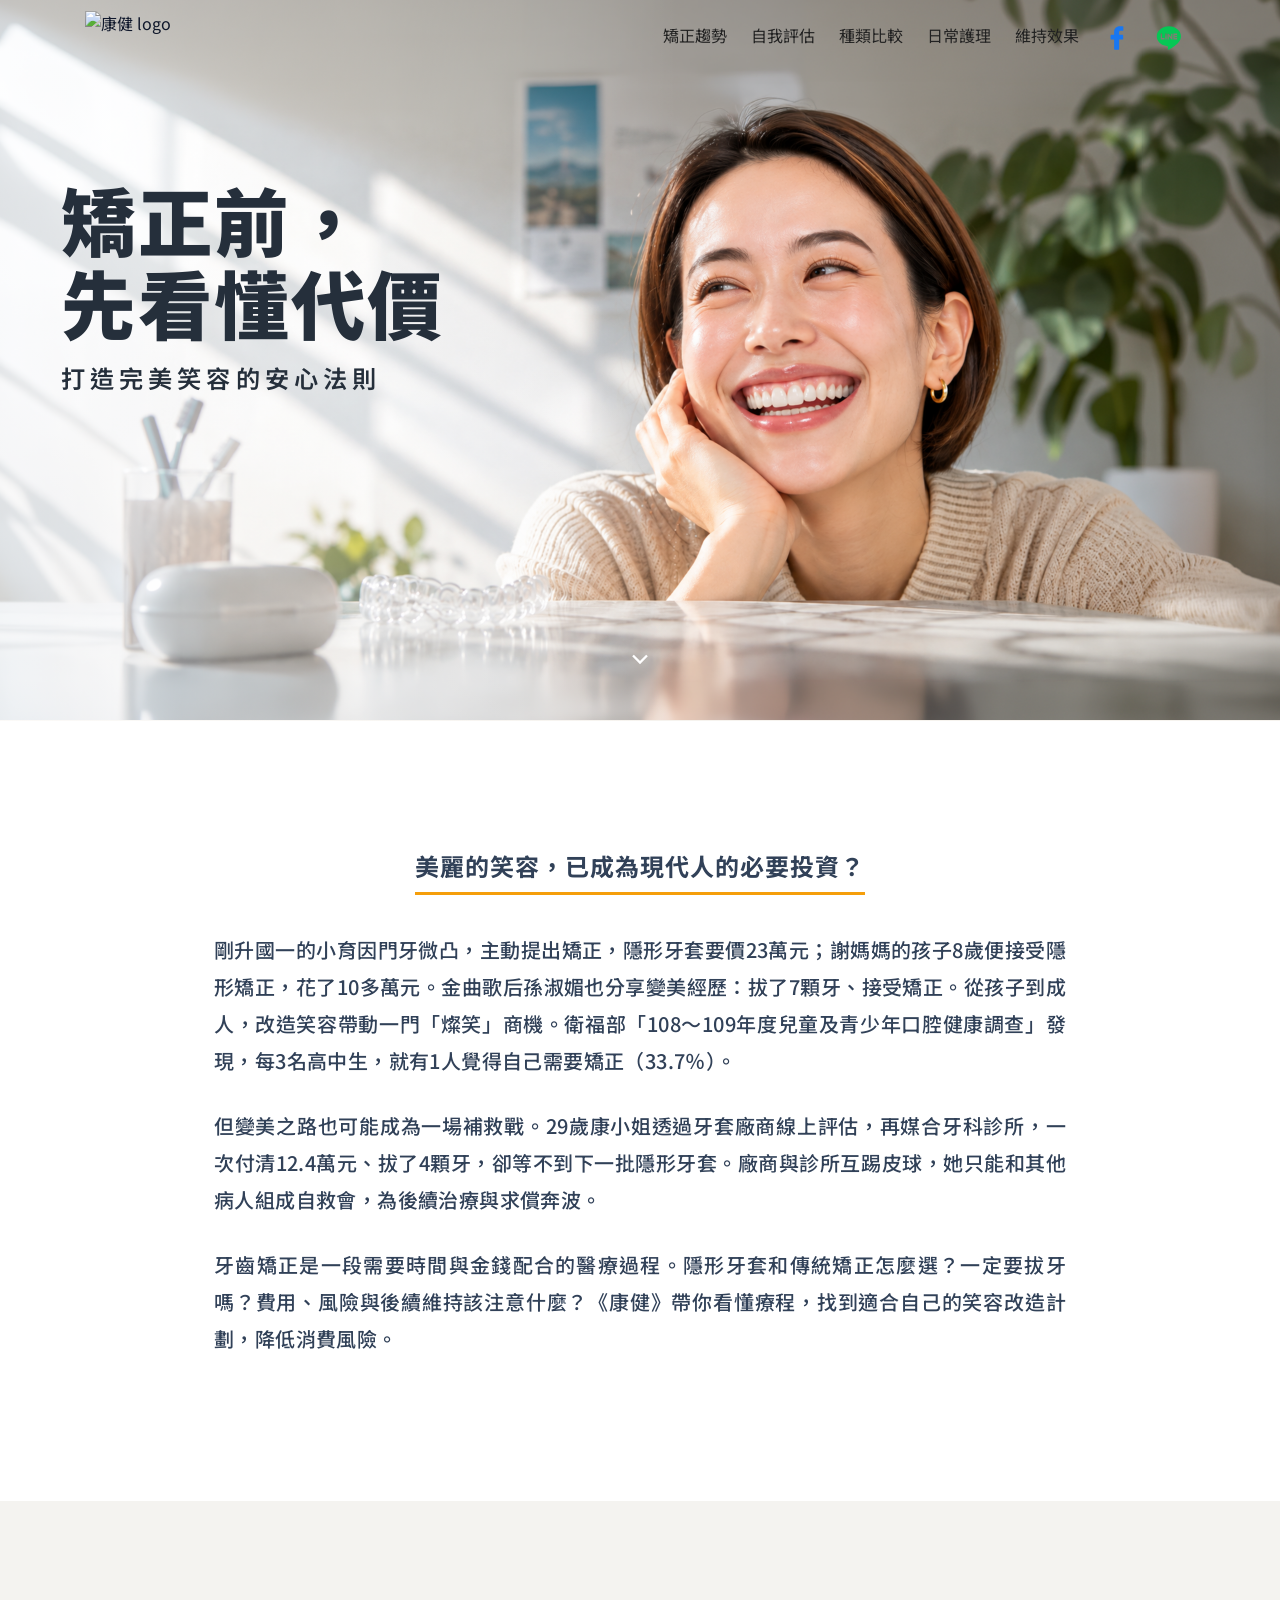
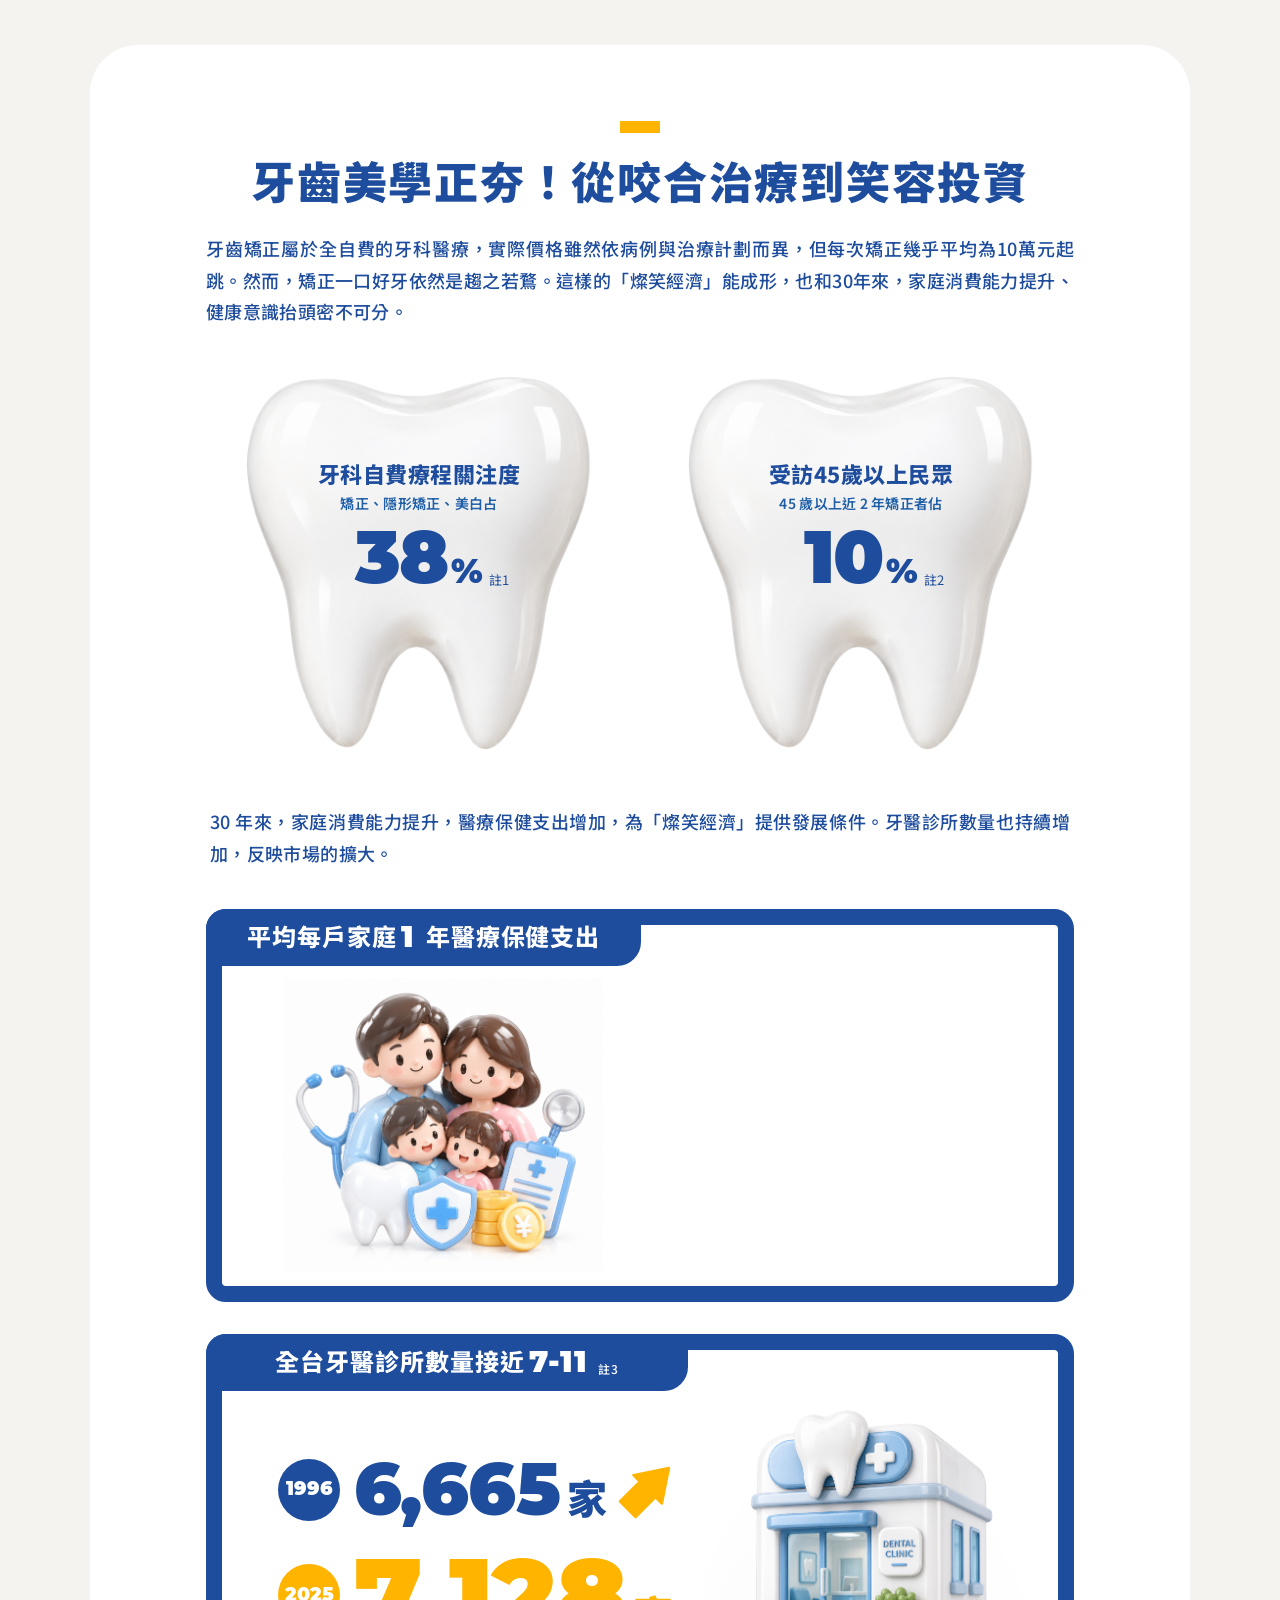
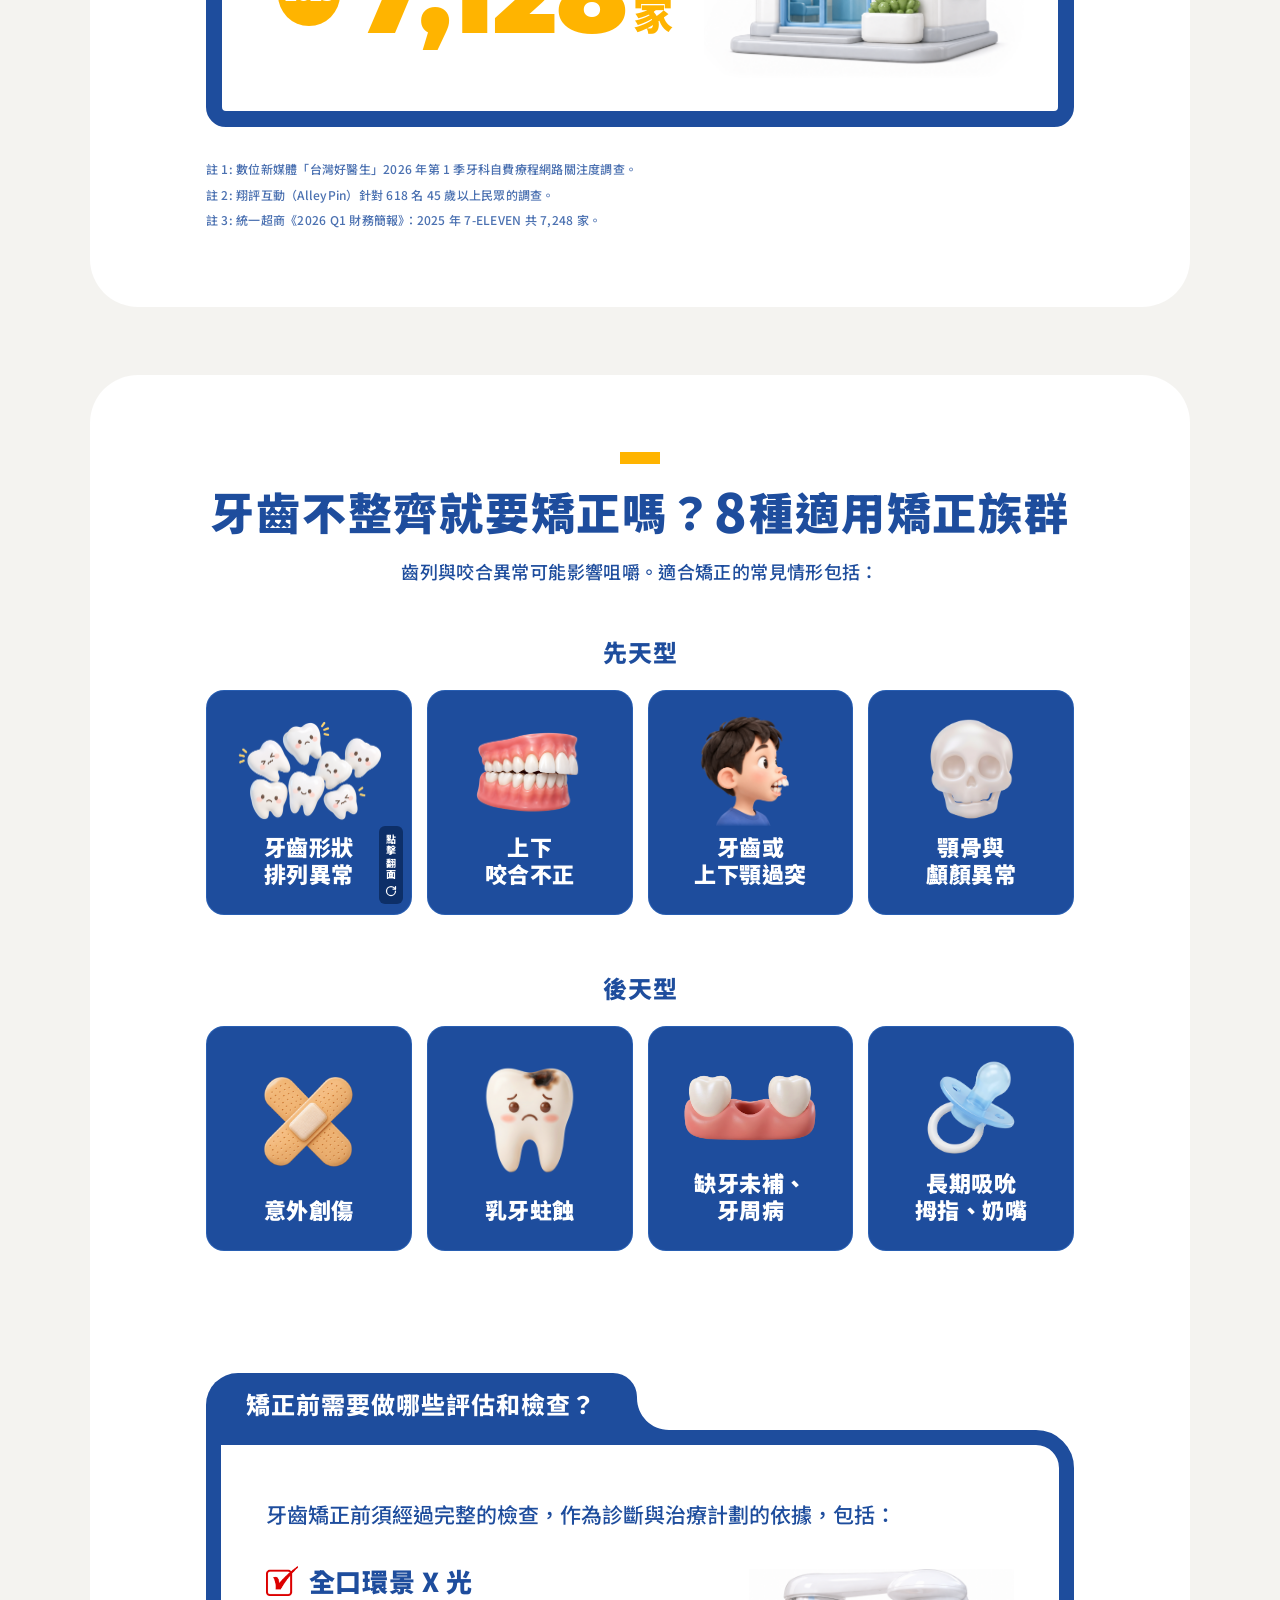
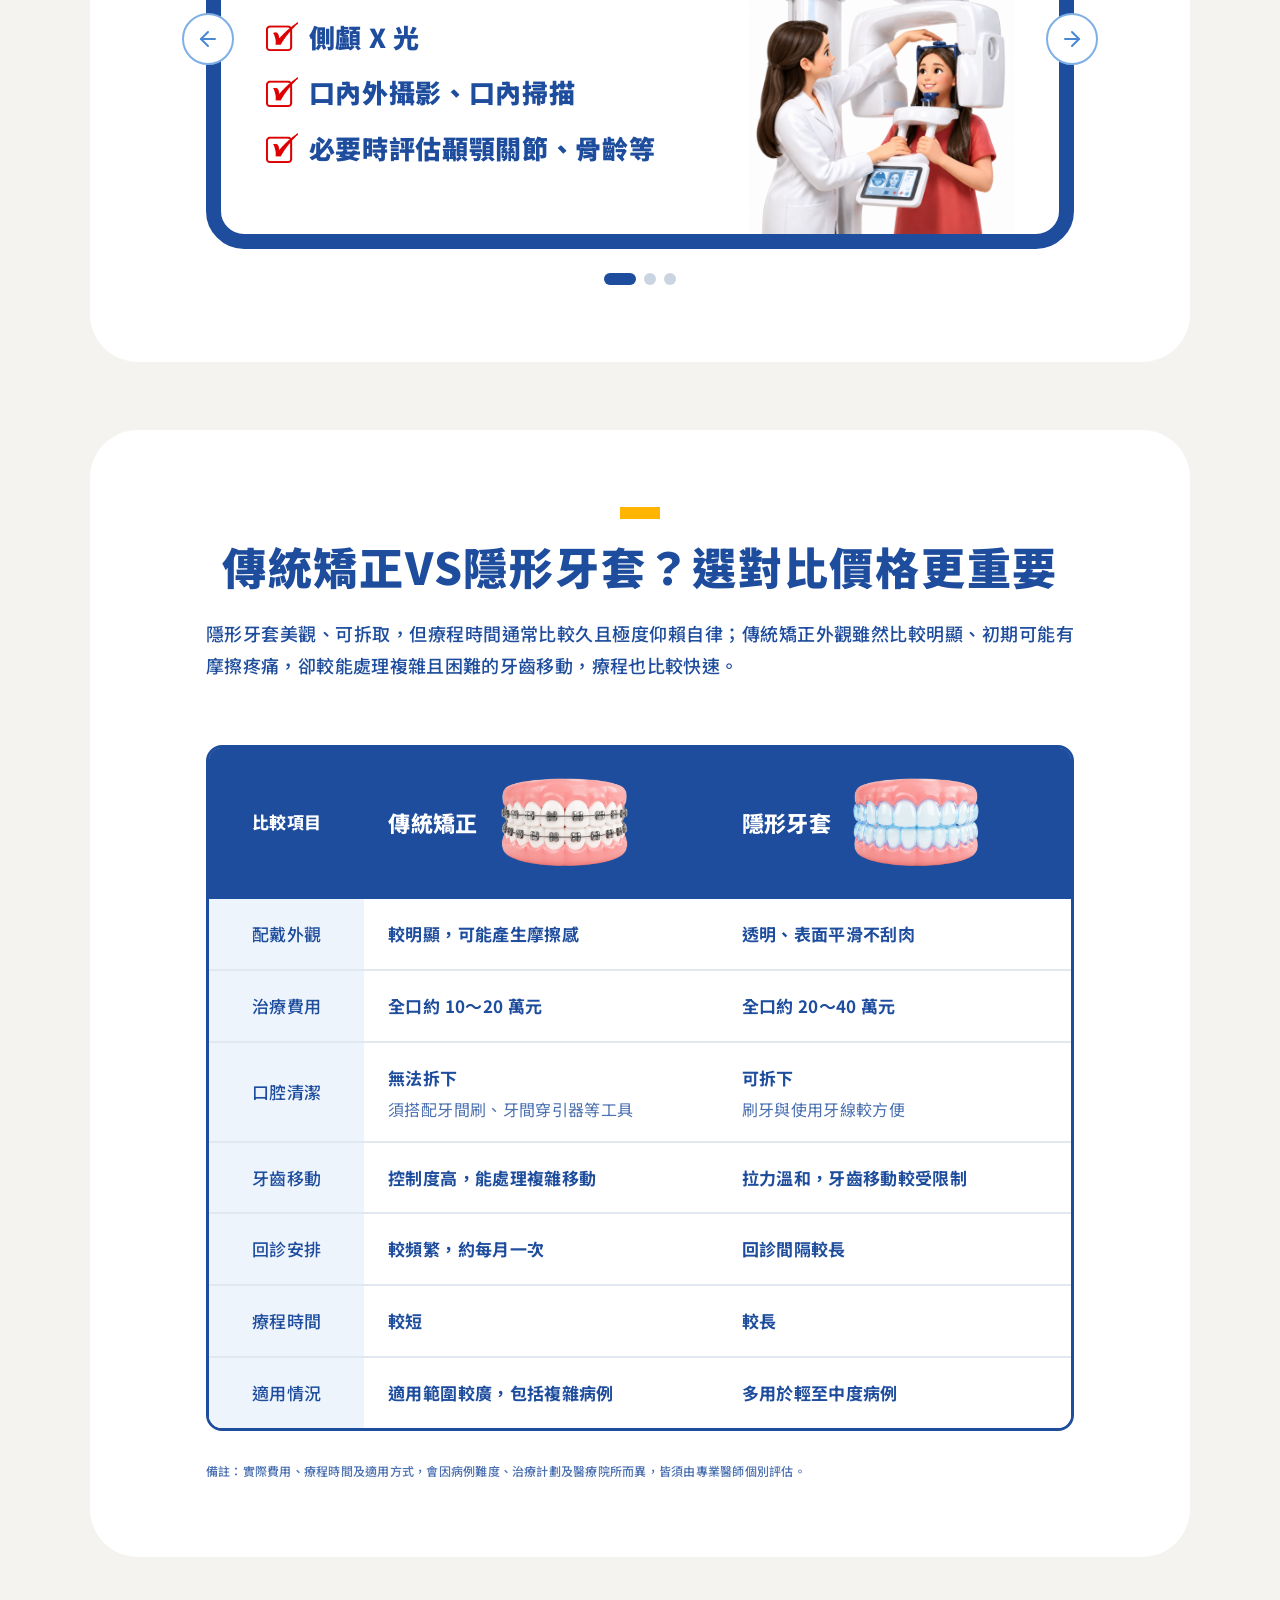
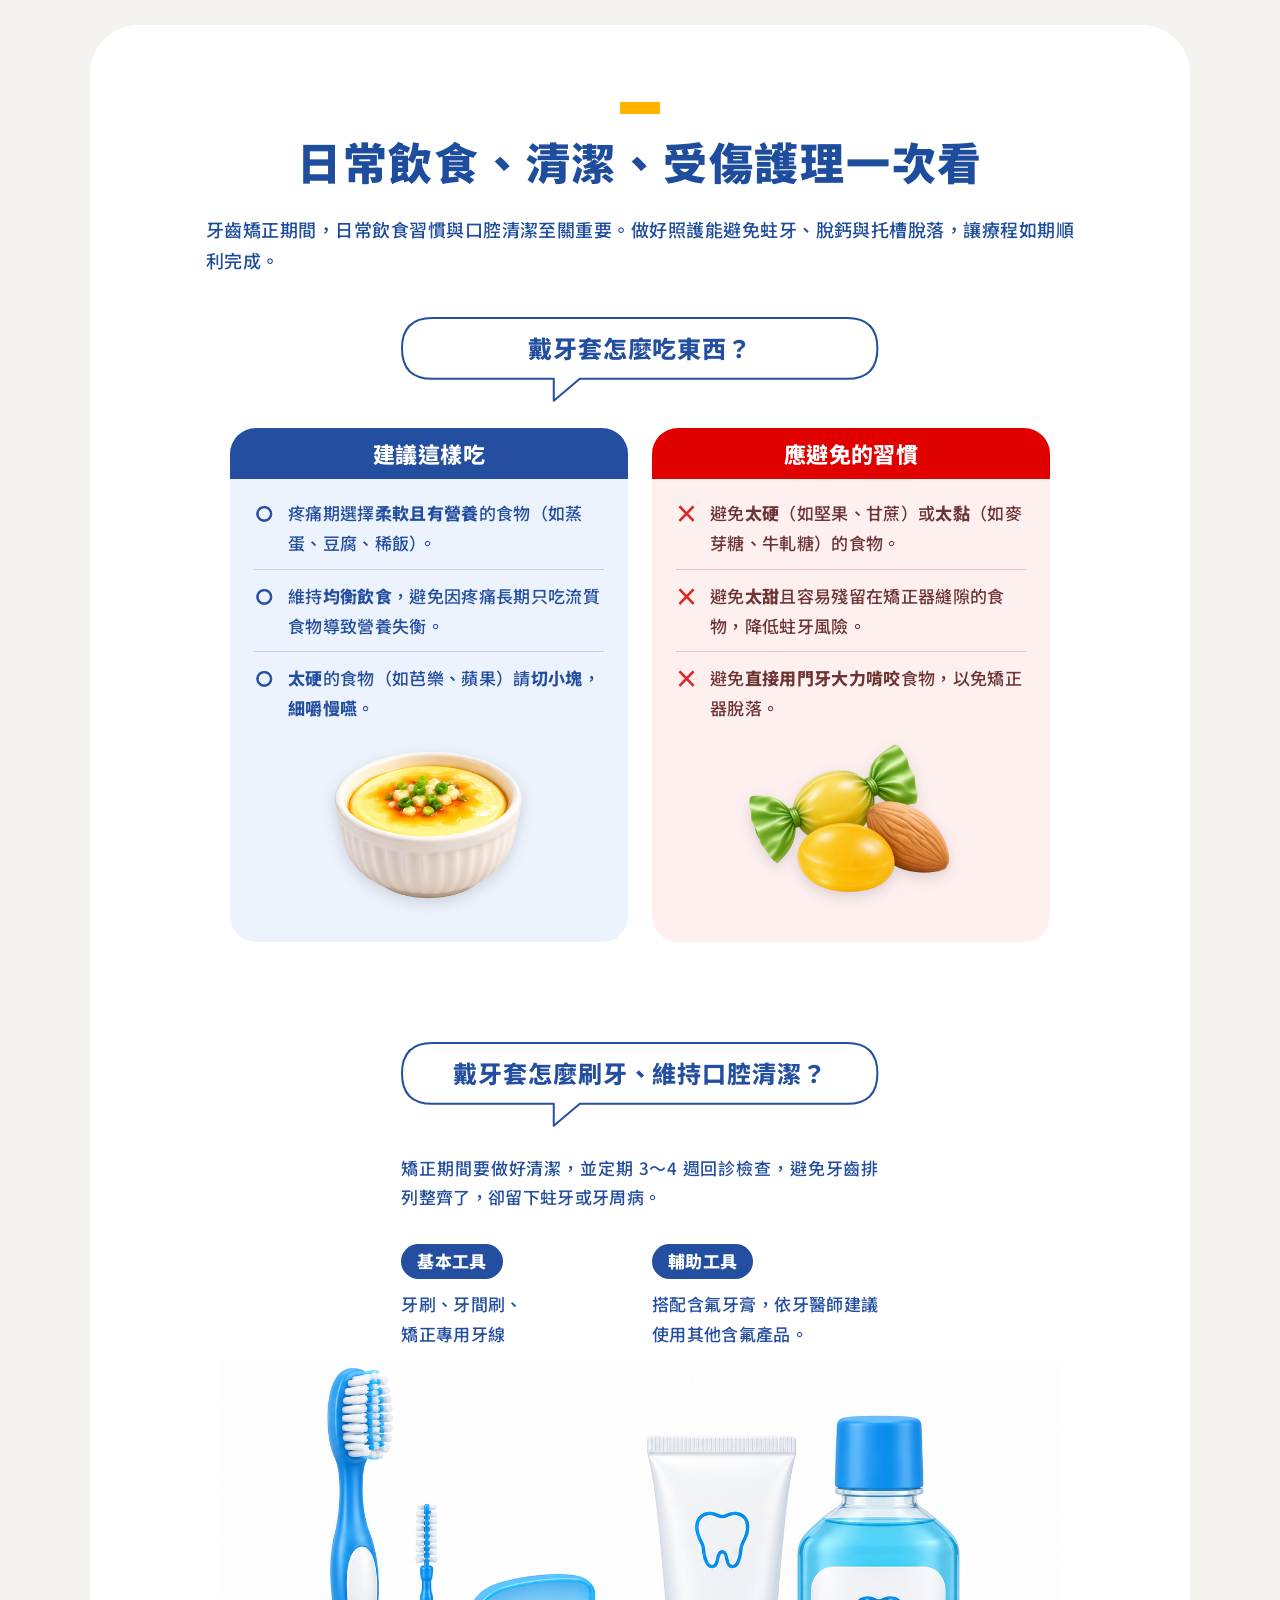
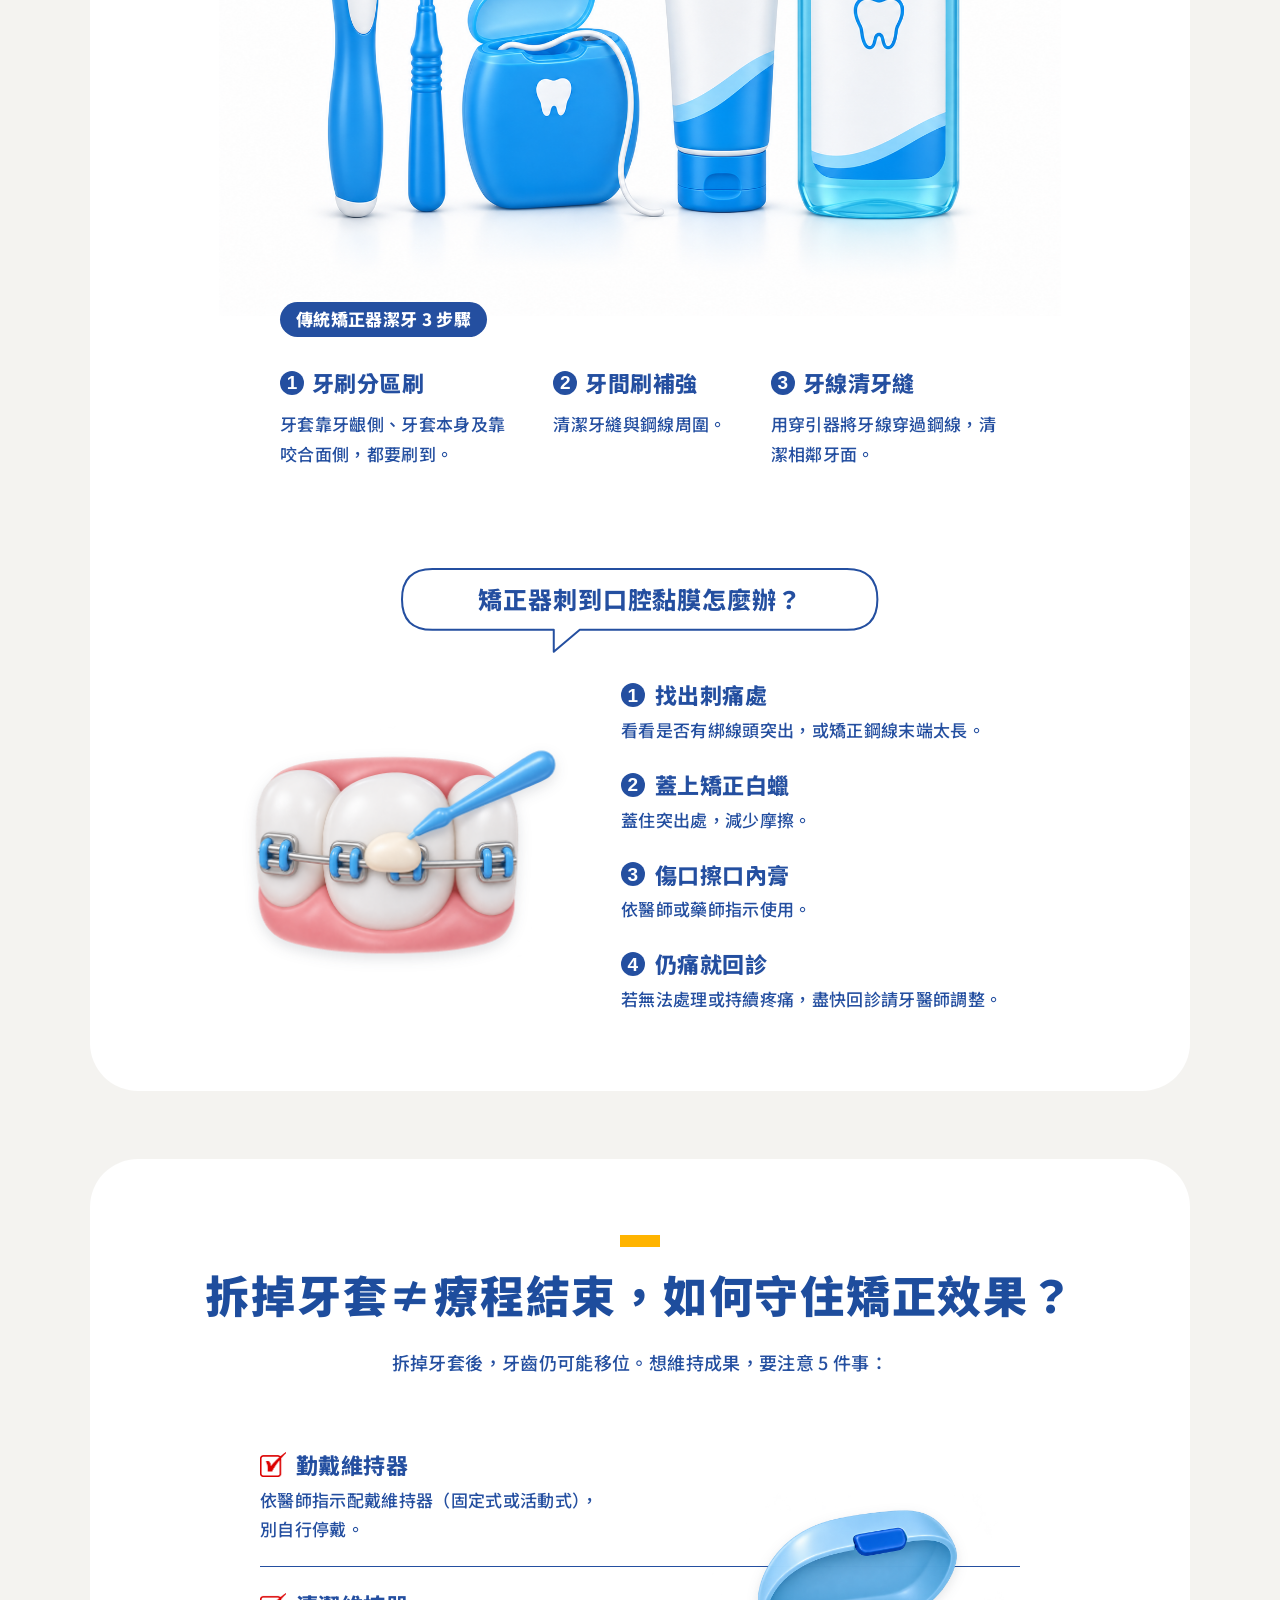
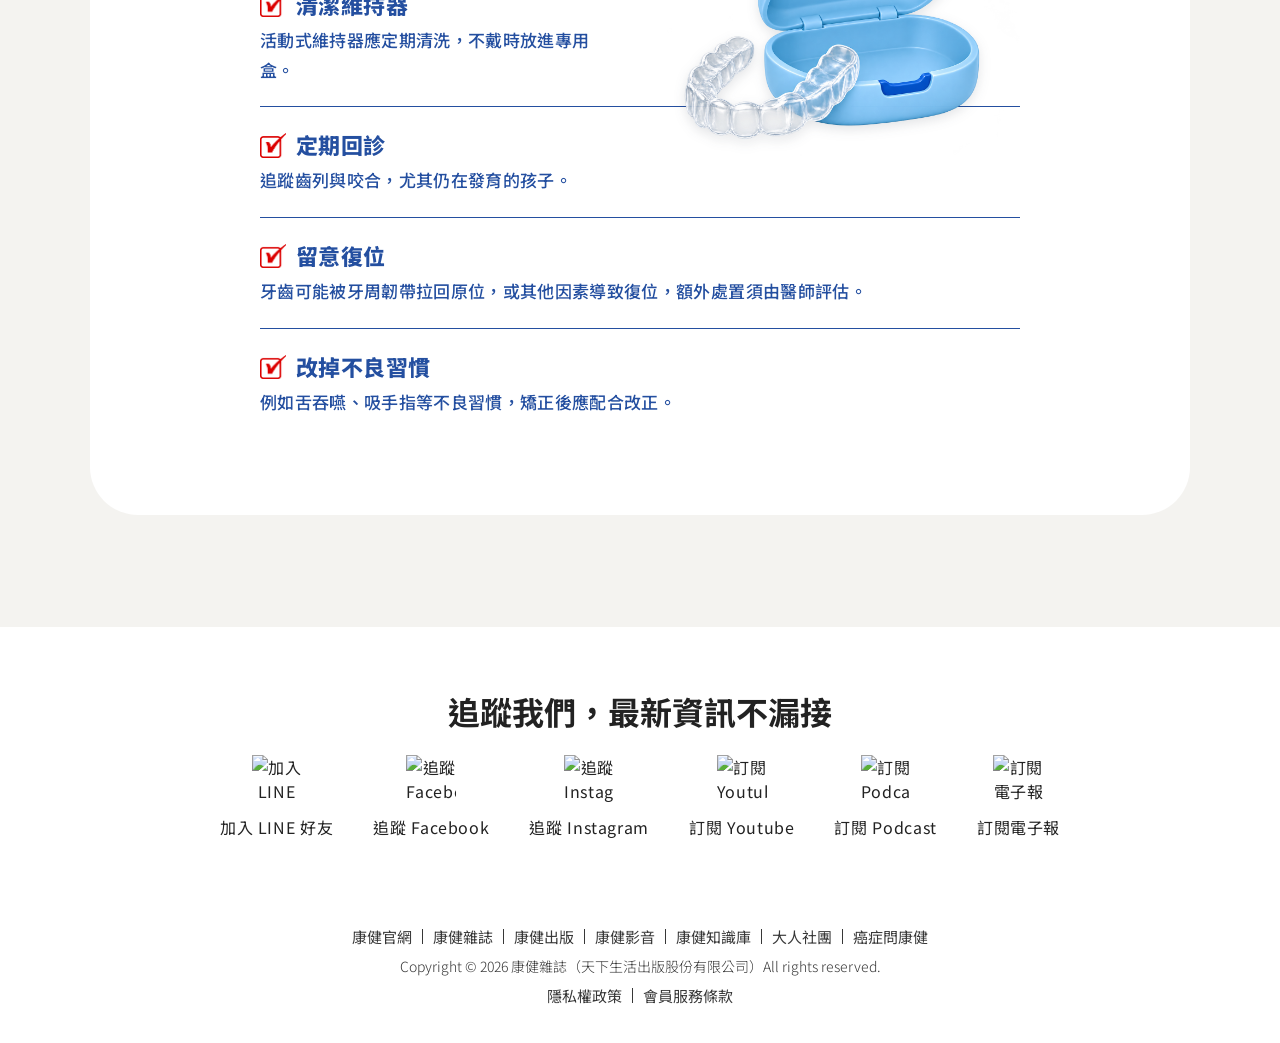
==== smile-rwd-A/index.html @ d95347ba "Add original, A and B responsive Smile website versions" ====
<!DOCTYPE html>
<html lang="zh-TW" class="scroll-smooth">
<head>
  <meta charset="UTF-8">
  <meta name="viewport" content="width=device-width, initial-scale=1.0">
  <title>笑容改造計劃：牙齒矯正全指南</title>
  <meta name="description" content="10萬元起跳的笑容投資！拆解傳統矯正與隱形牙套背後的金錢、時間、風險與回報。">
  <meta property="og:title" content="笑容改造計劃：牙齒矯正全指南">
  <meta property="og:description" content="10萬元起跳的笑容投資！拆解傳統矯正與隱形牙套背後的金錢、時間、風險與回報。">
  <meta property="og:type" content="website">
  <meta name="twitter:card" content="summary_large_image">
  
  <!-- Google Fonts 全套字體定義 (純黑體 Noto Sans TC) -->
  <link rel="preconnect" href="https://fonts.googleapis.com">
  <link rel="preconnect" href="https://fonts.gstatic.com" crossorigin>
  <link href="https://fonts.googleapis.com/css2?family=Montserrat+Alternates:wght@400;500;600;700;800;900&family=Noto+Sans+TC:wght@300;400;500;600;700;800;900&family=Plus+Jakarta+Sans:wght@400;500;600;700;800&display=block" rel="stylesheet">
  
  <!-- 載入外觀樣式表與動態效果表 -->
  <link rel="stylesheet" href="styles.css">
  <link rel="stylesheet" href="animations.css">
  <link rel="stylesheet" href="responsive.css?v=mobile-diet-card-height-221">

  <style>
    /* 康健標準 Header 專屬樣式 */
    #ch-header, #ch-header div, #ch-header span, #ch-header h1, #ch-header p, #ch-header a, #ch-header ol, #ch-header ul, #ch-header li {
      margin: 0; padding: 0; border: 0; font-size: 100%; font: inherit; vertical-align: baseline; box-sizing: border-box;
    }
    #ch-header a { display: flex; text-decoration: none; }
    #ch-header {
      position: fixed; width: 100%; top: 0; left: 0; background-color: #fff;
      -webkit-box-shadow: 1px 3px 5px rgba(0, 0, 0, 0.2);
      box-shadow: 1px 3px 5px rgba(0, 0, 0, 0.2); z-index: 50;
    }
    @media (max-width: 768px) { #ch-header { padding: 8px 0; } }
    #ch-header #ch-container {
      width: 100%; padding-right: 15px; padding-left: 15px; margin-right: auto; margin-left: auto;
      display: -webkit-box; display: -ms-flexbox; display: flex;
      -webkit-box-pack: justify; -ms-flex-pack: justify; justify-content: space-between;
      -webkit-box-align: center; -ms-flex-align: center; align-items: center;
    }
    @media (min-width: 768px) { #ch-header #ch-container { max-width: 720px; } }
    @media (min-width: 992px) { #ch-header #ch-container { max-width: 960px; } }
    @media (min-width: 1200px) { #ch-header #ch-container { max-width: 1140px; } }
    #ch-header h1 img { height: 48px; }
    @media (max-width: 768px) { #ch-header h1 img { height: 32px; } }
    #ch-header ul { display: flex !important; list-style: none; }
    #ch-header ul li a { padding: 23px 12px; display: inline-table; text-decoration: none; color: #222; -webkit-transition: all .5s; transition: all .5s; }
    #ch-header ul li a:hover { color: #094; }
    @media (max-width: 768px) { #ch-header ul li a { font-size: 20px; padding: 15px 20px; } }
    #ch-header #ch-social-group { display: flex !important; -webkit-box-pack: center; -ms-flex-pack: center; justify-content: center; -webkit-box-align: center; -ms-flex-align: center; align-items: center; }
    @media (max-width: 768px) { #ch-header #ch-social-group { margin-top: 15px; } }
    #ch-header .ch-social { font-size: 40px; }
    #ch-header .ch-social a { padding: 0 12px; line-height: 36px; color: #979696; cursor: pointer; }
    #ch-header #ch-button-toggle { display: none; position: relative; width: 40px; height: 40px; z-index: 10000; cursor: pointer; }
    @media (max-width: 768px) { #ch-header #ch-button-toggle { display: block; } }
    #ch-header #ch-button-toggle span {
      display: block; position: absolute; width: 30px; height: 2px; top: 50%; left: 50%;
      -webkit-transform: translateX(-50%); transform: translateX(-50%); background-color: #000;
    }
    #ch-header #ch-button-toggle span::after, #ch-header #ch-button-toggle span::before {
      -webkit-transition: all .5s; transition: all .5s; position: absolute; content: ''; display: block; width: 100%; top: 50%; height: 2px; background-color: #000;
    }
    #ch-header #ch-button-toggle span::before { top: -8px; }
    #ch-header #ch-button-toggle span::after { bottom: -8px; top: auto; }
    #ch-header #ch-button-toggle.active span { background-color: transparent; }
    #ch-header #ch-button-toggle.active span::before { -webkit-transform: rotate(45deg); transform: rotate(45deg); top: 0; }
    #ch-header #ch-button-toggle.active span::after { -webkit-transform: rotate(-45deg); transform: rotate(-45deg); top: 0; }
    @media (max-width: 768px) {
      #ch-header ul {
        position: absolute; left: 0; top: 0; height: 0px; background-color: #fff;
        -webkit-transition: all 0.5s; transition: all 0.5s; overflow: hidden; z-index: 120;
        display: -webkit-box; display: -ms-flexbox; display: flex;
        -webkit-box-orient: vertical; -webkit-box-direction: normal; -ms-flex-direction: column; flex-direction: column;
        -webkit-box-pack: center; -ms-flex-pack: center; justify-content: center; opacity: 0;
      }
      #ch-header ul.opening { height: 100vh; width: 100%; opacity: 1; visibility: visible; background-color: #fff; }
      #ch-header ul li { width: 100vw; text-align: center; }
    }

    /* 康健社群追蹤與頁尾樣式 */
    .ch-section-social { width: 100%; margin: auto; padding: 60px 0; background-color: #fff; }
    .ch-section-social .ch-wrap { position: relative; width: 100%; }
    .ch-section-social .ch-wrapper { width: 960px; max-width: calc(100% - 32px); margin: 0 auto; }
    .ch-section-social h2 { margin: 0 0 20px; color: #222; font-size: 2rem; font-weight: 700; line-height: 1.5; text-align: center; }
    .ch-social-media { display: flex; flex-wrap: wrap; justify-content: center; gap: 20px 40px; }
    .ch-social-group { display: flex; flex-direction: column; align-items: center; text-decoration: none; color: #222; font-size: 1rem; font-weight: 400; line-height: 1.5; letter-spacing: 0.04em; text-align: center; }
    .ch-social-group img { display: block; width: 50px; height: 50px; margin-bottom: 10px; transition: transform 0.2s ease, filter 0.2s ease; }
    .ch-social-group:hover img { transform: translateY(-3px); filter: brightness(1.06); }
    .ch-social-group p { display: block; margin: 0; }
    @media (max-width: 576px) {
      .ch-section-social .ch-wrapper { width: calc(100% - 30px); max-width: none; }
      .ch-section-social h2 { font-size: 1.75rem; }
      .ch-social-media { display: grid; grid-template-columns: repeat(3, 1fr); gap: 24px 8px; justify-items: center; }
      .ch-social-group img { width: 56px; height: 56px; margin-bottom: 8px; }
    }
    footer { width: 100%; padding: 30px 0; color: #373737; background: #fff; }
    footer a { transition: .3s; text-decoration: none; }
    footer ul { list-style-type: none; display: flex; justify-content: center; padding: 0; margin: 0; }
    footer ul li { font-size: 15px; line-height: 15px; border-right: 1px solid #373737; padding: 0 10px 0 0; margin: 0 10px 10px 0; }
    footer ul li:last-child { border: none; padding: 0; margin: 0; }
    footer ul li a { color: #373737; line-height: 15px; }
    footer p { color: #373737; font-size: 14px; line-height: 24px; font-weight: 300; text-align: center; margin-top: 0; margin-bottom: 10px; }
    @media (max-width: 768px) {
      footer ul { flex-wrap: wrap; }
      footer ul li { padding: 0 5px 0 0; margin: 0 5px 10px 0; }
    }

    /* 主視覺笑臉與整組標題往上拉抬 */
    .hero-move-up {
      transform: translateY(-35px);
    }
    @media (min-width: 640px) {
      .hero-move-up {
        transform: translateY(-55px);
      }
    }
  </style>
  <link rel="stylesheet" href="typography.css?v=editorial-intro-164">
  <link rel="stylesheet" href="hero-photo.css?v=photo-a-scale-overlay-163">

  <script>document.documentElement.classList.add('fonts-pending');window.smileFontsReady=new Promise(function(resolve){window.resolveSmileFonts=resolve;});</script>
  <style>html.fonts-pending #root{opacity:0}#root{transition:opacity .18s ease-out}</style>
  <script src="font-ready.js?v=bold-cover-128" defer></script>
</head>
<body class="bg-white text-slate-900 antialiased selection:bg-amber-200" id="header">
  
  <div id="root">
    <div class="min-h-screen bg-white text-slate-900 font-sans selection:bg-amber-200">
      
      <!-- 康健標準 Header -->
      <header id="ch-header">
        <div id="ch-container">
            <h1>
                <a href="/"><img class="logo" src="https://web.commonhealth.com.tw/assets/global/image/CH-logo-w.svg" alt="康健 logo" /></a>
            </h1>
            <button id="ch-button-toggle" type="button" aria-label="開啟導覽選單" aria-controls="ch-nav-wrap" aria-expanded="false"><span></span></button>
            <ul id="ch-nav-wrap">
                <li><a href="#section-trends">矯正趨勢</a></li>
                <li><a href="#section-assessment">自我評估</a></li>
                <li><a href="#section-comparison">種類比較</a></li>
                <li><a href="#section-daily-care">日常護理</a></li>
                <li><a href="#section-retention">維持效果</a></li>
                <li id="ch-social-group">
                    <div class="ch-social">
                      <a id="facebookShare" class="gtm-event" aria-label="分享到 Facebook" target="_blank" rel="noopener noreferrer">
                          <svg width="28" height="28" viewBox="0 0 32 32" fill="none">
                              <path
                                  d="M22.67 2.667h-3.49c-3.922 0-6.454 2.574-6.454 6.562v3.028H9.215a.546.546 0 0 0-.548.541v4.385c0 .302.245.54.548.54h3.511v11.07c0 .302.246.54.548.54h4.58a.546.546 0 0 0 .548-.54v-11.07h4.103a.546.546 0 0 0 .548-.54v-4.385a.54.54 0 0 0-.548-.54h-4.103V9.69c0-1.233.295-1.86 1.918-1.86h2.35a.548.548 0 0 0 .549-.548V3.207a.542.542 0 0 0-.548-.54Z"
                                  fill="#1877F2"></path>
                          </svg>
                      </a>
                    </div>
                    <div class="ch-social">
                        <a class="gtm-event" id="lineShare" aria-label="分享到 LINE"
                            target="_blank">
                            <svg width="28" height="28" viewBox="0 0 32 32" fill="none">
                                <path fill-rule="evenodd" clip-rule="evenodd"
                                    d="M25.342 12.248a.272.272 0 0 1-.267.274H22.44v1.03h2.636c.152 0 .267.123.267.274v.98a.272.272 0 0 1-.267.274H22.44v1.03h2.636c.152 0 .267.122.267.274v.98a.272.272 0 0 1-.267.273H21.2a.262.262 0 0 1-.188-.079h-.007a.324.324 0 0 1-.072-.195V11.27c0-.072.029-.137.072-.188h.007a.243.243 0 0 1 .188-.086h3.875c.152 0 .267.122.267.274v.98Zm-5.36 5.115a.272.272 0 0 1-.267.274h-.972s-.05 0-.072-.007H18.642s-.007 0-.014-.007h-.022l-.014-.022s-.05-.043-.065-.072l-2.767-3.775v3.617a.272.272 0 0 1-.266.273h-.973a.268.268 0 0 1-.267-.273v-6.095c0-.152.123-.274.267-.274h1.045l.014.014h.022v.015h.021v.014h.022v.015l.022.014s.007.014.014.022c0 0 .014.021.022.028l2.766 3.776v-3.624c0-.152.123-.274.267-.274h.972c.152 0 .267.122.267.274v6.095l.007-.008Zm-6.686 0a.272.272 0 0 1-.266.274h-.973a.267.267 0 0 1-.266-.274V11.27c0-.152.122-.274.266-.274h.973c.151 0 .266.122.266.274v6.094Zm-2.341 0a.272.272 0 0 1-.267.274H6.812a.262.262 0 0 1-.187-.079h-.007a.323.323 0 0 1-.072-.195V11.27c0-.152.122-.274.266-.274h.973c.151 0 .267.122.267.274v4.84h2.636c.152 0 .267.123.267.275v.98Zm18.724-3.342c0-6.26-6.21-11.354-13.84-11.354C8.21 2.667 2 7.76 2 14.02c0 5.612 4.92 10.309 11.577 11.202.454.101 1.067.303 1.218.692.137.353.094.908.043 1.268 0 0-.166.987-.194 1.196-.058.353-.281 1.383 1.195.756 1.477-.626 7.969-4.74 10.872-8.119 2.003-2.226 2.968-4.481 2.968-6.98v-.015Z"
                                    fill="#06C755"></path>
                            </svg>
                        </a>
                    </div>
                </li>
            </ul>
        </div>
      </header>

      <!-- 主要特輯內容區塊 -->
      <main id="editorial-main-content">
        <section class="w-full">
          <div class="photo-hero photo-hero-a">
 <div class="photo-hero-media"><img src="./images/hero-photo.png" alt="陽光下綻放笑容的女性，桌上放著透明牙套" width="1671" height="941" fetchpriority="high" decoding="async"></div>
 <div class="photo-hero-copy"><div class="photo-hero-copy-inner"><h1><span>矯正前，</span><span>先看懂代價</span></h1><p>打造完美笑容的安心法則</p></div></div>
 <button type="button" class="photo-hero-scroll" aria-label="捲動至內容"><svg viewBox="0 0 24 24" fill="none" stroke="currentColor" stroke-width="2" aria-hidden="true"><path d="m6 9 6 6 6-6"/></svg></button>
</div>

          <!-- 前言介紹區塊：大前言字級微調放大 -->
          <div id="section-intro" class="pt-16 sm:pt-24 pb-20 sm:pb-28 bg-white">
            <div class="intro-container mx-auto px-4 sm:px-6 transition-[max-width] duration-150" style="max-width: var(--editorial-container-width, 1024px);">
              <div class="intro-heading text-center mb-8 sm:mb-10">
                <h3 class="inline-block font-bold text-slate-700 text-xl sm:text-2xl md:text-[26px] tracking-wide pb-2 border-b-[3.5px] border-[#f59e0b] transition-all"><span class="">美麗的笑容，已成為現代人的必要投資？</span></h3>
              </div>
              <div class="intro-copy space-y-6 sm:space-y-7 text-slate-700 font-normal transition-all editorial-justify" style="font-size: clamp(16px, 2.9vw, 20px); line-height: 2; letter-spacing: 0.6px;">
                <div><p class="type-normalized" data-type="lead">剛升國一的小育因門牙微凸，主動提出矯正，隱形牙套要價23萬元；謝媽媽的孩子8歲便接受隱形矯正，花了10多萬元。金曲歌后孫淑媚也分享變美經歷：拔了7顆牙、接受矯正。從孩子到成人，改造笑容帶動一門「燦笑」商機。衛福部「108～109年度兒童及青少年口腔健康調查」發現，每3名高中生，就有1人覺得自己需要矯正（33.7％）。</p></div>
                <div><p class="type-normalized" data-type="lead">但變美之路也可能成為一場補救戰。29歲康小姐透過牙套廠商線上評估，再媒合牙科診所，一次付清12.4萬元、拔了4顆牙，卻等不到下一批隱形牙套。廠商與診所互踢皮球，她只能和其他病人組成自救會，為後續治療與求償奔波。</p></div>
                <div><p class="type-normalized" data-type="lead">牙齒矯正是一段需要時間與金錢配合的醫療過程。隱形牙套和傳統矯正怎麼選？一定要拔牙嗎？費用、風險與後續維持該注意什麼？《康健》帶你看懂療程，找到適合自己的笑容改造計劃，降低消費風險。</p></div>
              </div>
            </div>
          </div>
        </section>

        <!-- 區塊容器：5 大章節 -->
        <div class="chapter-list bg-[#edf4fb] rounded-none pt-20 sm:pt-28 md:pt-36 pb-20 sm:pb-28 relative z-10 flex flex-col transition-all duration-150 shadow-none" style="gap: var(--editorial-section-gap, 56px);">
          
          <!-- 1. 矯正趨勢 (section-trends)：行內樣式確保上下內距切實撐開 -->
          <section id="section-trends" class="px-4 sm:px-6 lg:px-8">
            <div class="chapter-shell mx-auto bg-white rounded-[24px] sm:rounded-[44px] md:rounded-[48px] px-3.5 sm:px-10 md:px-12 transition-all duration-150 shadow-none" style="max-width: var(--editorial-card-width, 1280px); padding-top: clamp(60px, 6vw, 96px); padding-bottom: clamp(60px, 6vw, 96px);">
              <div class="mx-auto px-2 sm:px-4 transition-all duration-150" style="max-width: var(--editorial-container-width, 1024px);">
                <!-- 桌面版：黃線短一點 -->
                <div class="shared-editorial">
                  <div class="w-9 sm:w-10 h-2.5 sm:h-3 bg-[#ffb400] mx-auto mb-4 chapter-heading-accent"></div>
                  <h2 class="type-normalized font-black text-[#1e4d9d] mb-5 font-sans leading-snug mx-auto transition-all" style="font-size: var(--editorial-title-size, 38px); letter-spacing: var(--editorial-title-spacing, 1.2px); text-align: var(--editorial-title-align, center);" data-type="chapter"><span class="">牙齒美學正夯！從咬合治療到笑容投資</span></h2>
                  <div class="text-[#1e4d9d] mb-10 sm:mb-12 font-medium transition-all editorial-justify" style="font-size: var(--editorial-intro-size, 18px); line-height: var(--editorial-intro-line-height, 1.95); letter-spacing: var(--editorial-intro-spacing, 0.6px);"><p class="type-normalized " data-type="intro">牙齒矯正屬於全自費的牙科醫療，實際價格雖然依病例與治療計劃而異，但每次矯正幾乎平均為10萬元起跳。然而，矯正一口好牙依然是趨之若鶩。這樣的「燦笑經濟」能成形，也和30年來，家庭消費能力提升、健康意識抬頭密不可分。</p></div>
                  <div class="tooth-stats grid grid-cols-2 sm:flex sm:flex-row items-center justify-center mx-auto mb-10 sm:mb-14 gap-2.5 sm:gap-4" style="max-width: calc(1500px);">
                    <div class="relative aspect-[1016/893] w-full mx-auto group" style="max-width: 750px;">
                      <img alt="牙科自費療程關注度" class="w-full h-full object-contain select-none pointer-events-none" src="./images/tooth.png">
                      <div class="absolute inset-x-0 flex flex-col items-center px-1.5 sm:px-6 text-center select-none pointer-events-none transition-all duration-100" style="top: 22%;">
                        <h3 class="type-normalized font-black text-[#1e4d9d] leading-tight text-center transition-all" style="font-size: clamp(11px, 2.35vw, 23.5px); letter-spacing: 1px;" data-type="chart-title">牙科自費療程關注度</h3>
                        <p class="type-normalized text-[#1e5fa8] font-semibold tracking-wide mt-0.5 sm:mt-1 transition-all" style="font-size: clamp(9px, 1.6vw, 15px);" data-type="chart-caption">矯正、隱形矯正、美白占</p>
                        <div class="relative inline-flex items-baseline justify-center mt-0.5 sm:mt-1.5">
                          <div class="flex items-baseline justify-center gap-0.5 sm:gap-1">
                            <span data-stat-counter="aesthetic" data-target="38" data-decimals="0" class="font-black text-[#1e4d9d] font-montserrat-alt tracking-tight leading-none transition-all" style="font-size: clamp(24px, 5.8vw, 88px);">38</span>
                            <div class="relative inline-flex items-baseline">
                              <span class="font-black text-[#1e4d9d] font-montserrat-alt leading-none" style="font-size: clamp(12px, 2.7vw, 40px);">%</span>
                              <span class="absolute left-full bottom-0 ml-1 sm:ml-1.5 font-normal text-[#1e4d9d] whitespace-nowrap leading-none" style="font-size: clamp(9px, 1.1vw, 13px); transform: translateY(-2px);">註1</span>
                            </div>
                          </div>
                        </div>
                      </div>
                    </div>
                    <div class="relative aspect-[1016/893] w-full mx-auto group" style="max-width: 750px;">
                      <img alt="受訪45歲以上民眾" class="w-full h-full object-contain select-none pointer-events-none" src="./images/tooth.png">
                      <div class="absolute inset-x-0 flex flex-col items-center px-1.5 sm:px-6 text-center select-none pointer-events-none transition-all duration-100" style="top: 22%;">
                        <h3 class="type-normalized font-black text-[#1e4d9d] leading-tight text-center transition-all" style="font-size: clamp(11px, 2.35vw, 23.5px); letter-spacing: 1px;" data-type="chart-title">受訪45歲以上民眾</h3>
                        <p class="type-normalized text-[#1e5fa8] font-semibold tracking-wide mt-0.5 sm:mt-1 transition-all" style="font-size: clamp(9px, 1.6vw, 15px);" data-type="chart-caption">45 歲以上近 2 年矯正者佔</p>
                        <div class="relative inline-flex items-baseline justify-center mt-0.5 sm:mt-1.5">
                          <div class="flex items-baseline justify-center gap-0.5 sm:gap-1">
                            <span data-stat-counter="adult-ortho" data-target="10" data-decimals="0" class="font-black text-[#1e4d9d] font-montserrat-alt tracking-tight leading-none transition-all" style="font-size: clamp(24px, 5.8vw, 88px);">10</span>
                            <div class="relative inline-flex items-baseline">
                              <span class="font-black text-[#1e4d9d] font-montserrat-alt leading-none" style="font-size: clamp(12px, 2.7vw, 40px);">%</span>
                              <span class="absolute left-full bottom-0 ml-1 sm:ml-1.5 font-normal text-[#1e4d9d] whitespace-nowrap leading-none" style="font-size: clamp(9px, 1.1vw, 13px); transform: translateY(-2px);">註2</span>
                            </div>
                          </div>
                        </div>
                      </div>
                    </div>
                  </div>
                  <div class="mb-8 sm:mb-10 px-1"><p class="type-normalized text-[#1e4d9d] font-medium transition-all editorial-justify" style="font-size: clamp(15px, 2.8vw, var(--editorial-intro-size, 18px)); line-height: var(--editorial-intro-line-height, 1.95); letter-spacing: var(--editorial-intro-spacing, 0.6px);" data-type="intro">30 年來，家庭消費能力提升，醫療保健支出增加，為「燦笑經濟」提供發展條件。牙醫診所數量也持續增加，反映市場的擴大。</p></div>
                  
                  <!-- 卡片 1：移除右上自調按鈕 -->
                  <div class="bg-white relative transition-all mb-8 group trend-card-adaptive" style="--desktop-border-thickness: 15.5px; border-width: var(--card-border-thickness, 2px); border-color: rgb(30, 77, 157); border-style: solid; border-radius: clamp(16px, 4vw, 20px);">
                    <div class="flex items-start justify-between">
                      <div class="type-normalized inline-flex items-center justify-center bg-[#1e4d9d] text-white font-black tracking-wide transition-all shadow-none" style="font-size: clamp(12px, 3.4vw, 28px); padding: 10px clamp(12px, 3.2vw, 48px) 12px; line-height: 1.25; margin-top: calc(-1 * var(--card-border-thickness, 2px)); margin-left: calc(-1 * var(--card-border-thickness, 2px)); border-radius: clamp(16px, 4vw, 20px) 0px 24px; max-width: calc(100% - 24px); box-sizing: border-box;" data-type="subsection">平均每戶家庭 <span class="trend-label-year"><span class="trend-label-numerals">1</span> 年</span>醫療保健支出</div>
                    </div>
                    <div class="px-3.5 sm:px-10 transition-all" style="padding-top: 0px; padding-bottom: 0px;">
                      <div class="grid grid-cols-1 sm:grid-cols-2 items-center gap-4 sm:gap-8">
                        <div class="flex justify-center items-center order-1"><img alt="家庭醫療保健支出插圖" class="object-contain w-36 h-36 sm:w-auto sm:h-auto max-w-[150px] sm:max-w-full transition-all select-none" src="./images/family.png" style="width: 320px; height: 320px;"></div>
                        <div class="flex flex-col justify-center order-2">
                          <div class="space-y-4 sm:pl-4">
                            <div class="flex flex-row flex-nowrap items-center gap-2.5 sm:gap-3.5 whitespace-nowrap"><span class="rounded-full bg-[#1e4d9d] text-white font-black font-montserrat-alt flex items-center justify-center shrink-0 shadow-none self-center" style="width: 62px; height: 62px; font-size: 19px;">1996</span><div class="flex items-end flex-nowrap shrink-0"><span data-stat-counter="expenditure-from" data-target="5.7" data-decimals="1" class="font-black text-[#1e4d9d] font-montserrat-alt leading-none transition-all cursor-pointer hover:opacity-85" style="font-size: 72.5px; letter-spacing: 3px; transform: translateY(0px);">5.7</span><span class="font-black text-[#1e4d9d] leading-none ml-1.5 transition-all self-end cursor-pointer hover:opacity-85" style="font-size: 40px; margin-bottom: 9px;">萬</span><div class="inline-flex items-center justify-center text-[#ffb400] shrink-0 ml-2 transition-all self-end cursor-pointer hover:scale-110 active:scale-95" style="width: 71px; height: 71px; transform: translateY(-4px);"><svg viewBox="0 0 100 100" fill="currentColor" class="w-full h-full"><polygon points="7,71 35,43 26,34 76,24 66,74 57,65 29,93" stroke="currentColor" stroke-width="3.5" stroke-linejoin="round"></polygon></svg></div></div></div>
                            <div class="flex flex-row flex-nowrap items-center gap-2.5 sm:gap-3.5 whitespace-nowrap"><span class="rounded-full bg-[#ffb400] text-white font-black font-montserrat-alt flex items-center justify-center shrink-0 shadow-none self-center" style="width: 62px; height: 62px; font-size: 19px;">2025</span><div class="flex items-end flex-nowrap shrink-0"><span data-stat-counter="expenditure-to" data-target="13" data-decimals="0" class="font-black text-[#ffb400] font-montserrat-alt leading-none transition-all cursor-pointer hover:opacity-85" style="font-size: 106px; letter-spacing: 3px; transform: translateY(0px);">13</span><span class="font-black text-[#ffb400] leading-none ml-1.5 transition-all self-end cursor-pointer hover:opacity-85" style="font-size: 40px; margin-bottom: 15px;">萬</span></div></div>
                          </div>
                        </div>
                      </div>
                    </div>
                  </div>

                  <!-- 卡片 2：移除右上自調按鈕 -->
                  <div class="bg-white relative transition-all mb-8 group trend-card-adaptive" style="--desktop-border-thickness: 15.5px; border-width: var(--card-border-thickness, 2px); border-color: rgb(30, 77, 157); border-style: solid; border-radius: clamp(16px, 4vw, 20px);">
                    <div class="flex items-start justify-between">
                      <div class="type-normalized inline-flex items-center justify-center bg-[#1e4d9d] text-white font-black tracking-wide transition-all shadow-none text-center" style="font-size: clamp(12px, 3.4vw, 28px); padding: 10px clamp(12px, 3.2vw, 48px) 12px; line-height: 1.25; margin-top: calc(-1 * var(--card-border-thickness, 2px)); margin-left: calc(-1 * var(--card-border-thickness, 2px)); border-radius: clamp(16px, 4vw, 20px) 0px 24px; max-width: calc(100% - 24px); box-sizing: border-box; width: 482px; min-width: 482px;" data-type="subsection">全台牙醫診所數量接近 <span class="trend-label-numerals">7-11</span><span class="trend-note-marker">註3</span></div>
                    </div>
                    <div class="px-3.5 sm:px-10 transition-all" style="padding-top: 0px; padding-bottom: 0px;">
                      <div class="grid grid-cols-1 sm:grid-cols-2 items-center gap-4 sm:gap-6">
                        <div class="flex justify-center sm:justify-end items-center transition-all order-2" style="transform: translate(6px, -10px);"><img alt="全台牙醫診所數量插圖" class="object-contain w-36 h-36 sm:w-auto sm:h-auto max-w-[150px] sm:max-w-full transition-all select-none" src="./images/clinic.png" style="width: 320px; height: 320px;"></div>
                        <div class="flex flex-col justify-center order-1">
                          <div class="space-y-4 sm:pl-4">
                            <div class="flex flex-row flex-nowrap items-center gap-2.5 sm:gap-3.5 whitespace-nowrap"><span class="rounded-full bg-[#1e4d9d] text-white font-black font-montserrat-alt flex items-center justify-center shrink-0 shadow-none self-center" style="width: 62px; height: 62px; font-size: 19px;">1996</span><div class="flex items-end flex-nowrap shrink-0"><span data-stat-counter="clinic-from" data-target="6665" data-decimals="0" class="font-black text-[#1e4d9d] font-montserrat-alt leading-none transition-all cursor-pointer hover:opacity-85" style="font-size: 72.5px; letter-spacing: 3px; transform: translateY(0px);">6<span class="stat-comma">,</span>665</span><span class="font-black text-[#1e4d9d] leading-none ml-1.5 transition-all self-end cursor-pointer hover:opacity-85" style="font-size: 40px; margin-bottom: 9px;">家</span><div class="inline-flex items-center justify-center text-[#ffb400] shrink-0 ml-2 transition-all self-end cursor-pointer hover:scale-110 active:scale-95" style="width: 71px; height: 71px; transform: translateY(-4px);"><svg viewBox="0 0 100 100" fill="currentColor" class="w-full h-full"><polygon points="7,71 35,43 26,34 76,24 66,74 57,65 29,93" stroke="currentColor" stroke-width="3.5" stroke-linejoin="round"></polygon></svg></div></div></div>
                            <div class="flex flex-row flex-nowrap items-center gap-2.5 sm:gap-3.5 whitespace-nowrap"><span class="rounded-full bg-[#ffb400] text-white font-black font-montserrat-alt flex items-center justify-center shrink-0 shadow-none self-center" style="width: 62px; height: 62px; font-size: 19px;">2025</span><div class="flex items-end flex-nowrap shrink-0"><span data-stat-counter="clinic-to" data-target="7128" data-decimals="0" class="font-black text-[#ffb400] font-montserrat-alt leading-none transition-all cursor-pointer hover:opacity-85" style="font-size: 106px; letter-spacing: 3px; transform: translateY(0px);">7<span class="stat-comma">,</span>128</span><span class="font-black text-[#ffb400] leading-none ml-1.5 transition-all self-end cursor-pointer hover:opacity-85" style="font-size: 40px; margin-bottom: 15px;">家</span></div></div>
                          </div>
                        </div>
                      </div>
                    </div>
                  </div>
                </div>

                <!-- 註釋：往上移靠近上面的框 -->
                <div class="trend-notes max-w-5xl mx-auto space-y-1.5 -mt-3 sm:-mt-2 pt-0 text-[11px] sm:text-xs text-[#1e4d9d]/80 font-medium tracking-[0.02em]">
                  <p class="type-normalized " data-type="note">註 1: 數位新媒體「台灣好醫生」2026 年第 1 季牙科自費療程網路關注度調查。</p>
                  <p class="type-normalized " data-type="note">註 2: 翔評互動（AlleyPin）針對 618 名 45 歲以上民眾的調查。</p>
                  <p class="type-normalized " data-type="note">註 3: 統一超商《2026 Q1 財務簡報》：2025 年 7-ELEVEN 共 7,248 家。</p>
                </div>
              </div>
            </div>
          </section>

          <!-- 2. 自我評估 (section-assessment)：行內樣式確保上下內距切實撐開 -->
          <section id="section-assessment" class="px-3 sm:px-6 lg:px-8">
            <div class="chapter-shell mx-auto bg-white rounded-[24px] sm:rounded-[44px] md:rounded-[48px] px-3.5 sm:px-10 md:px-12 transition-all duration-150 shadow-none" style="max-width: var(--editorial-card-width, 1280px); padding-top: clamp(60px, 6vw, 96px); padding-bottom: clamp(60px, 6vw, 96px);">
              <div class="mx-auto px-1 sm:px-4 transition-all duration-150 relative" style="max-width: var(--editorial-container-width, 1024px);">
                
                <!-- 桌面版：單獨前言居中、先天型後天型底線拿掉、距離適度微調 mb-4 sm:mb-4.5 -->
                <div class="shared-editorial">
                  <div class="w-9 sm:w-10 h-2.5 sm:h-3 bg-[#ffb400] mx-auto mb-4 chapter-heading-accent"></div>
                  <h2 class="type-normalized font-black text-[#1e4d9d] text-center mb-3 font-sans leading-snug mx-auto transition-all" style="font-size: var(--editorial-title-size, 36px); letter-spacing: var(--editorial-title-spacing, 1.2px);" data-type="chapter"><span>牙齒不整齊就要矯正嗎？</span><span class="inline-flex items-baseline"><span class="font-sans font-black text-[1.22em] leading-none inline-block px-[0.5px] transform translate-y-[2.5px]" style="font-weight: 900;">8</span><span>種適用矯正族群</span></span></h2>
                  
                  <!-- 單獨區塊2桌面版前言居中 -->
                  <p class="type-normalized text-[#1e4d9d] mb-10 sm:mb-12 font-medium transition-all text-center mx-auto max-w-2xl assessment-population-intro" style="font-size: var(--editorial-intro-size, 18px); line-height: var(--editorial-intro-line-height, 1.95); letter-spacing: var(--editorial-intro-spacing, 0.6px);" data-type="intro">齒列與咬合異常可能影響咀嚼。適合矯正的常見情形包括：</p>
                  
                  <!-- 先天型：底線移除、與下方卡片距離適中 mb-4 sm:mb-4.5 -->
                  <div class="mb-10 sm:mb-14 text-center">
                    <div class="text-center mb-4 sm:mb-4.5"><h3 class="type-normalized font-black text-[#1e4d9d] pb-1 tracking-[0.05em] pl-[0.05em] inline-block leading-snug transition-all" style="font-size: 30px;" data-type="subsection">先天型</h3></div>
                    <div class="flip-grid grid grid-cols-2 md:grid-cols-4 transition-all" style="gap: 15px;">
                      <div data-flip-card="true" class="perspective-1000 w-full cursor-pointer select-none group relative transition-all" style="min-height: 225px; height: 225px;"><div class="relative w-full h-full transition-transform duration-600 transform-style-3d" style="border-radius: 18px;"><div class="absolute inset-0 w-full h-full backface-hidden flip-front bg-[#1e4d9d] hover:bg-[#183e7f] text-white p-3 sm:p-4.5 flex flex-col items-center justify-between transition-colors overflow-hidden border border-blue-400/20 shadow-none" style="border-radius: 18px;"><div class="w-full flex-1 flex items-center justify-center p-1 pointer-events-none"><img alt="牙齒形狀 排列異常" class="w-auto max-w-full object-contain select-none transition-all" src="./images/congenital1.png" style="max-height: clamp(75px, 18vw, 110px);"></div><div class="w-full pb-1 sm:pb-2 text-center px-1"><h4 class="text-white font-black leading-tight tracking-wide whitespace-pre-line transition-all" style="font-size: clamp(15px, 4vw, 22px);">牙齒形狀<br class="flip-front-title-break">排列異常</h4></div><div class="absolute bottom-2.5 right-2 flex items-center justify-center text-white/95 select-none pointer-events-none transition-all py-1 px-1 rounded-md bg-black/30 backdrop-blur-[2px] z-10 shadow-none flip-card-hint" title="點擊卡片可翻面" style="font-size: 9px; writing-mode: vertical-rl; letter-spacing: 2px; line-height: 1.25;"><span class="font-extrabold">點擊翻面</span><svg xmlns="http://www.w3.org/2000/svg" width="24" height="24" viewBox="0 0 24 24" fill="none" stroke="currentColor" stroke-width="2" stroke-linecap="round" stroke-linejoin="round" class="lucide lucide-rotate-cw w-2.5 h-2.5 opacity-85 mt-1" aria-hidden="true"><path d="M21 12a9 9 0 1 1-9-9c2.52 0 4.93 1 6.74 2.74L21 8"></path><path d="M21 3v5h-5"></path></svg></div></div><div class="absolute inset-0 w-full h-full backface-hidden flip-back rotate-y-180 bg-[#ffb400] text-white p-2.5 sm:p-4 flex flex-col items-center overflow-hidden border border-amber-300/50 shadow-none" style="border-radius: 18px;"><div class="w-full h-[64px] sm:h-[88px] flex flex-col justify-end items-center text-center px-1 pb-1.5 sm:pb-2 shrink-0"><h4 class="font-black text-white leading-snug tracking-wide whitespace-pre-line transition-all" style="font-size: clamp(15px, 4.2vw, 20px);">牙齒形狀<br class="flip-back-title-break">排列異常</h4></div><div class="w-[84%] mx-auto shrink-0 my-0"><div class="w-full block" style="height: 0px; border-top: 2.5px solid rgb(255, 255, 255); opacity: 1; transform: translateZ(0px);"></div></div><div class="w-[88%] sm:w-[84%] mx-auto flex-1 flex items-start justify-center pt-2 sm:pt-4 overflow-y-auto"><p class="type-normalized w-full text-white font-bold leading-relaxed tracking-wide transition-all text-left" style="font-size: clamp(12.5px, 3.5vw, 15px);" data-type="compact">齒形異常、齒列擁擠、牙縫過大</p></div><div class="absolute bottom-2.5 right-2 opacity-50 hover:opacity-80 transition-opacity z-10 pointer-events-none"><svg xmlns="http://www.w3.org/2000/svg" width="24" height="24" viewBox="0 0 24 24" fill="none" stroke="currentColor" stroke-width="2" stroke-linecap="round" stroke-linejoin="round" class="lucide lucide-rotate-cw w-3.5 h-3.5 text-white" aria-hidden="true"><path d="M21 12a9 9 0 1 1-9-9c2.52 0 4.93 1 6.74 2.74L21 8"></path><path d="M21 3v5h-5"></path></svg></div></div></div></div>
                      <div data-flip-card="true" class="perspective-1000 w-full cursor-pointer select-none group relative transition-all" style="min-height: 225px; height: 225px;"><div class="relative w-full h-full transition-transform duration-600 transform-style-3d" style="border-radius: 18px;"><div class="absolute inset-0 w-full h-full backface-hidden flip-front bg-[#1e4d9d] hover:bg-[#183e7f] text-white p-3 sm:p-4.5 flex flex-col items-center justify-between transition-colors overflow-hidden border border-blue-400/20 shadow-none" style="border-radius: 18px;"><div class="w-full flex-1 flex items-center justify-center p-1 pointer-events-none"><img alt="上下 咬合不正" class="w-auto max-w-full object-contain select-none transition-all" src="./images/congenital2.png" style="max-height: clamp(75px, 18vw, 110px);"></div><div class="w-full pb-1 sm:pb-2 text-center px-1"><h4 class="text-white font-black leading-tight tracking-wide whitespace-pre-line transition-all" style="font-size: clamp(15px, 4vw, 22px);">上下<br class="flip-front-title-break">咬合不正</h4></div></div><div class="absolute inset-0 w-full h-full backface-hidden flip-back rotate-y-180 bg-[#ffb400] text-white p-2.5 sm:p-4 flex flex-col items-center overflow-hidden border border-amber-300/50 shadow-none" style="border-radius: 18px;"><div class="w-full h-[64px] sm:h-[88px] flex flex-col justify-end items-center text-center px-1 pb-1.5 sm:pb-2 shrink-0"><h4 class="font-black text-white leading-snug tracking-wide whitespace-pre-line transition-all" style="font-size: clamp(15px, 4.2vw, 20px);">上下<br class="flip-back-title-break">咬合不正</h4></div><div class="w-[84%] mx-auto shrink-0 my-0"><div class="w-full block" style="height: 0px; border-top: 2.5px solid rgb(255, 255, 255); opacity: 1; transform: translateZ(0px);"></div></div><div class="w-[88%] sm:w-[84%] mx-auto flex-1 flex items-start justify-center pt-2 sm:pt-4 overflow-y-auto"><p class="type-normalized w-full text-white font-bold leading-relaxed tracking-wide transition-all text-center" style="font-size: clamp(12.5px, 3.5vw, 15px);" data-type="compact">開咬、深咬、倒咬</p></div></div></div></div>
                      <div data-flip-card="true" class="perspective-1000 w-full cursor-pointer select-none group relative transition-all" style="min-height: 225px; height: 225px;"><div class="relative w-full h-full transition-transform duration-600 transform-style-3d" style="border-radius: 18px;"><div class="absolute inset-0 w-full h-full backface-hidden flip-front bg-[#1e4d9d] hover:bg-[#183e7f] text-white p-3 sm:p-4.5 flex flex-col items-center justify-between transition-colors overflow-hidden border border-blue-400/20 shadow-none" style="border-radius: 18px;"><div class="w-full flex-1 flex items-center justify-center p-1 pointer-events-none"><img alt="牙齒或 上下顎過突" class="w-auto max-w-full object-contain select-none transition-all" src="./images/congenital3.png" style="max-height: clamp(75px, 18vw, 110px);"></div><div class="w-full pb-1 sm:pb-2 text-center px-1"><h4 class="text-white font-black leading-tight tracking-wide whitespace-pre-line transition-all" style="font-size: clamp(15px, 4vw, 22px);">牙齒或<br class="flip-front-title-break">上下顎過突</h4></div></div><div class="absolute inset-0 w-full h-full backface-hidden flip-back rotate-y-180 bg-[#ffb400] text-white p-2.5 sm:p-4 flex flex-col items-center overflow-hidden border border-amber-300/50 shadow-none" style="border-radius: 18px;"><div class="w-full h-[64px] sm:h-[88px] flex flex-col justify-end items-center text-center px-1 pb-1.5 sm:pb-2 shrink-0"><h4 class="font-black text-white leading-snug tracking-wide whitespace-pre-line transition-all" style="font-size: clamp(15px, 4.2vw, 20px);">牙齒或<br class="flip-back-title-break">上下顎過突</h4></div><div class="w-[84%] mx-auto shrink-0 my-0"><div class="w-full block" style="height: 0px; border-top: 2.5px solid rgb(255, 255, 255); opacity: 1; transform: translateZ(0px);"></div></div><div class="w-[88%] sm:w-[84%] mx-auto flex-1 flex items-start justify-center pt-2 sm:pt-4 overflow-y-auto"><p class="type-normalized w-full text-white font-bold leading-relaxed tracking-wide transition-all text-center" style="font-size: clamp(12.5px, 3.5vw, 15px);" data-type="compact">暴牙、戽斗</p></div></div></div></div>
                      <div data-flip-card="true" class="perspective-1000 w-full cursor-pointer select-none group relative transition-all" style="min-height: 225px; height: 225px;"><div class="relative w-full h-full transition-transform duration-600 transform-style-3d" style="border-radius: 18px;"><div class="absolute inset-0 w-full h-full backface-hidden flip-front bg-[#1e4d9d] hover:bg-[#183e7f] text-white p-3 sm:p-4.5 flex flex-col items-center justify-between transition-colors overflow-hidden border border-blue-400/20 shadow-none" style="border-radius: 18px;"><div class="w-full flex-1 flex items-center justify-center p-1 pointer-events-none"><img alt="顎骨與 顱顏異常" class="w-auto max-w-full object-contain select-none transition-all" src="./images/congenital4.png" style="max-height: clamp(75px, 18vw, 110px);"></div><div class="w-full pb-1 sm:pb-2 text-center px-1"><h4 class="text-white font-black leading-tight tracking-wide whitespace-pre-line transition-all" style="font-size: clamp(15px, 4vw, 22px);">顎骨與<br class="flip-front-title-break">顱顏異常</h4></div></div><div class="absolute inset-0 w-full h-full backface-hidden flip-back rotate-y-180 bg-[#ffb400] text-white p-2.5 sm:p-4 flex flex-col items-center overflow-hidden border border-amber-300/50 shadow-none" style="border-radius: 18px;"><div class="w-full h-[64px] sm:h-[88px] flex flex-col justify-end items-center text-center px-1 pb-1.5 sm:pb-2 shrink-0"><h4 class="font-black text-white leading-snug tracking-wide whitespace-pre-line transition-all" style="font-size: clamp(15px, 4.2vw, 20px);">顎骨與<br class="flip-back-title-break">顱顏異常</h4></div><div class="w-[82%] mx-auto h-[1.2px] bg-white/95 shrink-0"></div><div class="w-full h-[54%] flex flex-col justify-start items-center px-2 pt-2 pb-2 overflow-y-auto"><div class="w-[84%] mx-auto text-left"><p class="type-normalized text-[13px] sm:text-[14px] font-bold text-white leading-relaxed text-left" data-type="compact">顎骨發育異常、牙弓塌陷、顏面歪斜、小耳症、唇顎裂</p></div></div></div></div></div>
                    </div>
                  </div>

                  <!-- 後天型：底線移除、與下方卡片距離適中 mb-4 sm:mb-4.5 -->
                  <div class="mb-14 sm:mb-20 text-center">
                    <div class="text-center mb-4 sm:mb-4.5"><h3 class="type-normalized font-black text-[#1e4d9d] pb-1 tracking-[0.05em] pl-[0.05em] inline-block leading-snug transition-all" style="font-size: 30px;" data-type="subsection">後天型</h3></div>
                    <div class="flip-grid grid grid-cols-2 md:grid-cols-4 transition-all" style="gap: 15px;">
                      <div data-flip-card="true" class="perspective-1000 w-full cursor-pointer select-none group relative transition-all" style="min-height: 225px; height: 225px;"><div class="relative w-full h-full duration-500 transform-style-3d transition-transform" style="border-radius: 18px;"><div class="absolute inset-0 w-full h-full backface-hidden flip-front bg-[#1e4d9d] hover:bg-[#183e7f] text-white p-3 sm:p-4.5 flex flex-col items-center justify-between transition-colors overflow-hidden border border-blue-400/20 shadow-none" style="border-radius: 18px;"><div class="w-full flex-1 flex items-center justify-center p-1 pointer-events-none"><img alt="意外創傷" class="w-auto max-w-full object-contain select-none transition-all" src="./images/acquired1-v2.png" style="max-height: clamp(75px, 18vw, 110px);"></div><div class="w-full pb-1 sm:pb-2 text-center px-1"><h4 class="text-white font-black leading-tight tracking-wide whitespace-pre-line transition-all" style="font-size: clamp(15px, 4vw, 22px);">意外創傷</h4></div><div class="absolute bottom-2.5 right-2 flex items-center justify-center text-white/95 select-none pointer-events-none transition-all py-1 px-1 rounded-md bg-black/30 backdrop-blur-[2px] z-10 shadow-none flip-card-hint flip-card-hint-mobile" title="點擊卡片可翻面" style="font-size: 9px; writing-mode: vertical-rl; letter-spacing: 2px; line-height: 1.25;"><span class="font-extrabold">點擊翻面</span><svg xmlns="http://www.w3.org/2000/svg" width="24" height="24" viewBox="0 0 24 24" fill="none" stroke="currentColor" stroke-width="2" stroke-linecap="round" stroke-linejoin="round" class="lucide lucide-rotate-cw w-2.5 h-2.5 opacity-85 mt-1" aria-hidden="true"><path d="M21 12a9 9 0 1 1-9-9c2.52 0 4.93 1 6.74 2.74L21 8"></path><path d="M21 3v5h-5"></path></svg></div></div><div class="absolute inset-0 w-full h-full backface-hidden flip-back rotate-y-180 bg-[#ffb400] text-white p-2.5 sm:p-4 flex flex-col items-center overflow-hidden border border-amber-300/50 shadow-none" style="border-radius: 18px;"><div class="w-full h-[64px] sm:h-[88px] flex flex-col justify-end items-center text-center px-1 pb-1.5 sm:pb-2 shrink-0"><h4 class="font-black text-white leading-snug tracking-wide whitespace-pre-line transition-all" style="font-size: clamp(15px, 4.2vw, 20px);">意外創傷</h4></div><div class="w-[84%] mx-auto shrink-0 my-0"><div class="w-full block" style="height: 0px; border-top: 2.5px solid rgb(255, 255, 255); opacity: 1; transform: translateZ(0px);"></div></div><div class="w-[88%] sm:w-[84%] mx-auto flex-1 flex items-start justify-center pt-2 sm:pt-4 overflow-y-auto"><p class="type-normalized w-full text-white font-bold leading-relaxed tracking-wide transition-all text-center" style="font-size: clamp(12.5px, 3.5vw, 15px);" data-type="compact">牙齒或咬合改變</p></div><div class="absolute bottom-2.5 right-2 opacity-50 hover:opacity-80 transition-opacity z-10 pointer-events-none flip-back-hint-mobile"><svg xmlns="http://www.w3.org/2000/svg" width="24" height="24" viewBox="0 0 24 24" fill="none" stroke="currentColor" stroke-width="2" stroke-linecap="round" stroke-linejoin="round" class="lucide lucide-rotate-cw w-3.5 h-3.5 text-white" aria-hidden="true"><path d="M21 12a9 9 0 1 1-9-9c2.52 0 4.93 1 6.74 2.74L21 8"></path><path d="M21 3v5h-5"></path></svg></div></div></div></div>
                      <div data-flip-card="true" class="perspective-1000 w-full cursor-pointer select-none group relative transition-all" style="min-height: 225px; height: 225px;"><div class="relative w-full h-full border-box transition-transform duration-600 transform-style-3d" style="border-radius: 18px;"><div class="absolute inset-0 w-full h-full backface-hidden flip-front bg-[#1e4d9d] hover:bg-[#183e7f] text-white p-3 sm:p-4.5 flex flex-col items-center justify-between transition-colors overflow-hidden border border-blue-400/20 shadow-none" style="border-radius: 18px;"><div class="w-full flex-1 flex items-center justify-center p-1 pointer-events-none"><img alt="乳牙蛀蝕" class="w-auto max-w-full object-contain select-none transition-all" src="./images/acquired2.png" style="max-height: clamp(75px, 18vw, 110px);"></div><div class="w-full pb-1 sm:pb-2 text-center px-1"><h4 class="text-white font-black leading-tight tracking-wide whitespace-pre-line transition-all" style="font-size: clamp(15px, 4vw, 22px);">乳牙蛀蝕</h4></div></div><div class="absolute inset-0 w-full h-full backface-hidden flip-back rotate-y-180 bg-[#ffb400] text-white p-2.5 sm:p-4 flex flex-col items-center overflow-hidden border border-amber-300/50 shadow-none" style="border-radius: 18px;"><div class="w-full h-[64px] sm:h-[88px] flex flex-col justify-end items-center text-center px-1 pb-1.5 sm:pb-2 shrink-0"><h4 class="font-black text-white leading-snug tracking-wide whitespace-pre-line transition-all" style="font-size: clamp(15px, 4.2vw, 20px);">乳牙蛀蝕</h4></div><div class="w-[84%] mx-auto shrink-0 my-0"><div class="w-full block" style="height: 0px; border-top: 2.5px solid rgb(255, 255, 255); opacity: 1; transform: translateZ(0px);"></div></div><div class="w-[88%] sm:w-[84%] mx-auto flex-1 flex items-start justify-center pt-2 sm:pt-4 overflow-y-auto"><p class="type-normalized w-full text-white font-bold leading-relaxed tracking-wide transition-all text-center" style="font-size: clamp(12.5px, 3.5vw, 15px);" data-type="compact">恆牙萌發位置異常</p></div></div></div></div>
                      <div data-flip-card="true" class="perspective-1000 w-full cursor-pointer select-none group relative transition-all" style="min-height: 225px; height: 225px;"><div class="relative w-full h-full transition-transform duration-600 transform-style-3d" style="border-radius: 18px;"><div class="absolute inset-0 w-full h-full backface-hidden flip-front bg-[#1e4d9d] hover:bg-[#183e7f] text-white p-3 sm:p-4.5 flex flex-col items-center justify-between transition-colors overflow-hidden border border-blue-400/20 shadow-none" style="border-radius: 18px;"><div class="w-full flex-1 flex items-center justify-center p-1 pointer-events-none"><img alt="缺牙未補、 牙周病" class="w-auto max-w-full object-contain select-none transition-all" src="./images/acquired3.png" style="max-height: clamp(75px, 18vw, 110px);"></div><div class="w-full pb-1 sm:pb-2 text-center px-1"><h4 class="text-white font-black leading-tight tracking-wide whitespace-pre-line transition-all" style="font-size: clamp(15px, 4vw, 22px);">缺牙未補、<br class="flip-front-title-break">牙周病</h4></div></div><div class="absolute inset-0 w-full h-full backface-hidden flip-back rotate-y-180 bg-[#ffb400] text-white p-2.5 sm:p-4 flex flex-col items-center overflow-hidden border border-amber-300/50 shadow-none" style="border-radius: 18px;"><div class="w-full h-[64px] sm:h-[88px] flex flex-col justify-end items-center text-center px-1 pb-1.5 sm:pb-2 shrink-0"><h4 class="font-black text-white leading-snug tracking-wide whitespace-pre-line transition-all" style="font-size: clamp(15px, 4.2vw, 20px);">缺牙未補、<br class="flip-back-title-break">牙周病</h4></div><div class="w-[84%] mx-auto shrink-0 my-0"><div class="w-full block" style="height: 0px; border-top: 2.5px solid rgb(255, 255, 255); opacity: 1; transform: translateZ(0px);"></div></div><div class="w-[88%] sm:w-[84%] mx-auto flex-1 flex items-start justify-center pt-2 sm:pt-4 overflow-y-auto"><p class="type-normalized w-full text-white font-bold leading-relaxed tracking-wide transition-all text-center" style="font-size: clamp(12.5px, 3.5vw, 15px);" data-type="compact">齒列或咬合改變</p></div></div></div></div>
                      <div data-flip-card="true" class="perspective-1000 w-full cursor-pointer select-none group relative transition-all" style="min-height: 225px; height: 225px;"><div class="relative w-full h-full transition-transform duration-600 transform-style-3d" style="border-radius: 18px;"><div class="absolute inset-0 w-full h-full backface-hidden flip-front bg-[#1e4d9d] hover:bg-[#183e7f] text-white p-3 sm:p-4.5 flex flex-col items-center justify-between transition-colors overflow-hidden border border-blue-400/20 shadow-none" style="border-radius: 18px;"><div class="w-full flex-1 flex items-center justify-center p-1 pointer-events-none"><img alt="長期吸吮 拇指、奶嘴" class="w-auto max-w-full object-contain select-none transition-all" src="./images/acquired4.png" style="max-height: clamp(75px, 18vw, 110px);"></div><div class="w-full pb-1 sm:pb-2 text-center px-1"><h4 class="text-white font-black leading-tight tracking-wide whitespace-pre-line transition-all" style="font-size: clamp(15px, 4vw, 22px);">長期吸吮<br class="flip-front-title-break">拇指、奶嘴</h4></div></div><div class="absolute inset-0 w-full h-full backface-hidden flip-back rotate-y-180 bg-[#ffb400] text-white p-2.5 sm:p-4 flex flex-col items-center overflow-hidden border border-amber-300/50 shadow-none" style="border-radius: 18px;"><div class="w-full h-[64px] sm:h-[88px] flex flex-col justify-end items-center text-center px-1 pb-1.5 sm:pb-2 shrink-0"><h4 class="font-black text-white leading-snug tracking-wide whitespace-pre-line transition-all" style="font-size: clamp(15px, 4.2vw, 20px);">長期吸吮<br class="flip-back-title-break">拇指、奶嘴</h4></div><div class="w-[84%] mx-auto shrink-0 my-0"><div class="w-full block" style="height: 0px; border-top: 2.5px solid rgb(255, 255, 255); opacity: 1; transform: translateZ(0px);"></div></div><div class="w-[88%] sm:w-[84%] mx-auto flex-1 flex items-start justify-center pt-2 sm:pt-4 overflow-y-auto"><p class="type-normalized w-full text-white font-bold leading-relaxed tracking-wide transition-all text-center" style="font-size: clamp(12.5px, 3.5vw, 15px);" data-type="compact">影響齒列發育</p></div></div></div></div>
                    </div>
                  </div>

                  <!-- 桌面版 Carousel 控制區塊（含左右切換按鈕與卡片本體） -->
                  <div class="assessment-carousel relative w-full transition-all" style="margin-top: clamp(54px, 14vw, 180px);">
                    <!-- 左切換按鈕 -->
                    <button data-slide-prev="true" type="button" class="hidden sm:flex w-11 h-11 sm:w-13 sm:h-13 rounded-full border-2 border-[#7eafe6] bg-white text-[#4a88d4] hover:border-[#1e4d9d] hover:text-[#1e4d9d] active:scale-95 transition-all items-center justify-center absolute -left-4 sm:-left-6 top-[46%] -translate-y-1/2 z-20 cursor-pointer shadow-none" title="切換至上一個評估檢查主題" aria-label="Previous slide">
                      <svg xmlns="http://www.w3.org/2000/svg" width="24" height="24" viewBox="0 0 24 24" fill="none" stroke="currentColor" stroke-width="2" stroke-linecap="round" stroke-linejoin="round" class="lucide lucide-arrow-left w-5 h-5 sm:w-6 sm:h-6 stroke-[2]" aria-hidden="true"><path d="m12 19-7-7 7-7"></path><path d="M19 12H5"></path></svg>
                    </button>
                    <!-- 右切換按鈕 -->
                    <button data-slide-next="true" type="button" class="hidden sm:flex w-11 h-11 sm:w-13 sm:h-13 rounded-full border-2 border-[#7eafe6] bg-white text-[#4a88d4] hover:border-[#1e4d9d] hover:text-[#1e4d9d] active:scale-95 transition-all items-center justify-center absolute -right-4 sm:-right-6 top-[46%] -translate-y-1/2 z-20 cursor-pointer shadow-none" title="切換至下一個評估檢查主題" aria-label="Next slide">
                      <svg xmlns="http://www.w3.org/2000/svg" width="24" height="24" viewBox="0 0 24 24" fill="none" stroke="currentColor" stroke-width="2" stroke-linecap="round" stroke-linejoin="round" class="lucide lucide-arrow-right w-5 h-5 sm:w-6 sm:h-6 stroke-[2]" aria-hidden="true"><path d="M5 12h14"></path><path d="m12 5 7 7-7 7"></path></svg>
                    </button>

                    <!-- 卡片本體 -->
                    <div class="assessment-card bg-white relative transition-all rounded-tr-[32px] sm:rounded-tr-[42px] rounded-b-[32px] sm:rounded-b-[42px] shadow-none trend-card-adaptive" style="--desktop-border-thickness: 15.5px; border-width: var(--card-border-thickness, 2px); border-color: rgb(30, 77, 157); border-style: solid; border-radius: 0px 38px 38px; padding: clamp(18px, 4.5vw, 52px) clamp(12px, 3.5vw, 60px);">
                      <div class="absolute inline-flex items-center bg-[#1e4d9d] text-white font-black tracking-wide transition-all select-none shadow-none" style="bottom: calc(100% + var(--card-border-thickness, 2px) - 0.5px); left: calc(-1 * var(--card-border-thickness, 2px)); font-size: clamp(12px, 3.4vw, 28px); padding: 12px clamp(12px, 3.2vw, 48px) 10px; line-height: 1.25; border-radius: 32px 24px 0px 0px; max-width: calc(100% - 16px); z-index: 10;">
                        <span data-assessment-badge-desktop="0" class="type-normalized translate-y-[2px] truncate inline-block" data-type="subsection">矯正前需要做哪些評估和檢查？</span>
                        <span data-assessment-badge-desktop="1" class="type-normalized translate-y-[2px] truncate hidden" data-type="subsection">矯正一定需要拔牙？如何判斷？</span>
                        <span data-assessment-badge-desktop="2" class="type-normalized translate-y-[2px] truncate hidden" data-type="subsection">牙齒矯正前先問清楚4件事</span>
                        <div class="assessment-label-corner absolute left-full bottom-0 w-[28px] sm:w-[32px] h-[28px] sm:h-[32px] pointer-events-none" style="bottom: 0px;"><svg class="w-full h-full" viewBox="0 0 32 32" fill="none"><path d="M 0 0 C 0 17.67 14.33 32 32 32 L 0 32 Z" fill="#1e4d9d"></path></svg></div>
                      </div>
                      
                      <!-- Slide 0: 檢查項目 -->
                      <div data-assessment-slide-desktop="0" class="block">
                        <div class="mb-6 sm:mb-8 text-left"><p class="type-normalized text-[#1e4d9d] font-medium text-left leading-relaxed transition-all" style="--assessment-original-size:23px;--assessment-original-weight:500;--assessment-original-leading:1.625;--assessment-original-spacing:normal;font-size: 23px;" data-type="body">牙齒矯正前須經過完整的檢查，作為診斷與治療計劃的依據，包括：</p></div>
                        <div class="flex flex-col md:flex-row items-start md:items-end justify-between gap-6 relative">
                          <ul class="flex-1 space-y-4 sm:space-y-5 text-left pb-2 md:pb-4">
                            <li class="flex items-center group/item transition-all" style="gap: 11px;"><img alt="Check" class="object-contain shrink-0 select-none" src="./images/checklist-check.png" style="width: 32px; height: 32px;"><span class="type-normalized text-[#1e4d9d] font-black tracking-wide leading-snug transition-all" style="--assessment-original-size:clamp(14px, 3.8vw, 28px);--assessment-original-weight:900;--assessment-original-leading:1.375;--assessment-original-spacing:.025em;font-size: clamp(14px, 3.8vw, 28px);" data-type="emphasis">全口環景 X 光</span></li>
                            <li class="flex items-center group/item transition-all" style="gap: 11px;"><img alt="Check" class="object-contain shrink-0 select-none" src="./images/checklist-check.png" style="width: 32px; height: 32px;"><span class="type-normalized text-[#1e4d9d] font-black tracking-wide leading-snug transition-all" style="--assessment-original-size:clamp(14px, 3.8vw, 28px);--assessment-original-weight:900;--assessment-original-leading:1.375;--assessment-original-spacing:.025em;font-size: clamp(14px, 3.8vw, 28px);" data-type="emphasis">側顱 X 光</span></li>
                            <li class="flex items-center group/item transition-all" style="gap: 11px;"><img alt="Check" class="object-contain shrink-0 select-none" src="./images/checklist-check.png" style="width: 32px; height: 32px;"><span class="type-normalized text-[#1e4d9d] font-black tracking-wide leading-snug transition-all" style="--assessment-original-size:clamp(14px, 3.8vw, 28px);--assessment-original-weight:900;--assessment-original-leading:1.375;--assessment-original-spacing:.025em;font-size: clamp(14px, 3.8vw, 28px);" data-type="emphasis">口內外攝影、口內掃描</span></li>
                            <li class="flex items-center group/item transition-all" style="gap: 11px;"><img alt="Check" class="object-contain shrink-0 select-none" src="./images/checklist-check.png" style="width: 32px; height: 32px;"><span class="type-normalized text-[#1e4d9d] font-black tracking-wide leading-snug transition-all" style="--assessment-original-size:clamp(14px, 3.8vw, 28px);--assessment-original-weight:900;--assessment-original-leading:1.375;--assessment-original-spacing:.025em;font-size: clamp(14px, 3.8vw, 28px);" data-type="emphasis">必要時評估顳顎關節、骨齡等</span></li>
                          </ul>
                          <div class="assessment-illustration shrink-0 self-end flex flex-col items-center justify-end relative group select-none max-w-[160px] sm:max-w-none" style="width: 265px; margin-bottom: -52px;">
                            <img alt="評估與檢查X光影像" class="w-full h-auto max-h-[340px] object-contain object-bottom pointer-events-auto" src="./images/slide1-xray.jpg">
                          </div>
                        </div>
                      </div>

                      <!-- Slide 1: 是否拔牙 -->
                      <div data-assessment-slide-desktop="1" class="hidden">
                        <div class="mb-6 sm:mb-8 text-left"><p class="type-normalized text-[#1e4d9d] font-medium text-left leading-relaxed transition-all" style="--assessment-original-size:23px;--assessment-original-weight:500;--assessment-original-leading:1.625;--assessment-original-spacing:normal;font-size: 23px;" data-type="body"><span class="text-[#dc2626] font-black mr-0.5">不一定</span>。主要看齒列、咬合與臉部側面外觀。需拔牙矯正者約占病例的 6～7 成，但是否拔牙，仍須由醫師檢查、診斷，並與病人充分討論。</p></div>
                        <div class="flex flex-col md:flex-row items-start md:items-end justify-between gap-6 relative">
                          <div class="flex-1 text-left space-y-5 sm:space-y-7 md:pr-4 pb-2 md:pb-4 max-w-xl">
                            <div><div class="flex items-center gap-2.5 mb-1.5 sm:mb-2"><span class="rounded-full bg-[#1e4d9d] inline-block shrink-0 shadow-none" style="width: 18px; height: 18px;"></span><h4 class="type-normalized font-black text-[#1e4d9d] tracking-wide leading-tight" style="--assessment-original-size:clamp(14px, 3.8vw, 28px);--assessment-original-weight:900;--assessment-original-leading:1.25;--assessment-original-spacing:.025em;font-size: clamp(14px, 3.8vw, 28px);" data-type="card-title">可能需拔牙</h4></div><p class="type-normalized text-[#1e4d9d] font-medium leading-relaxed tracking-wide" style="--assessment-original-size:clamp(12px, 3.2vw, 23px);--assessment-original-weight:500;--assessment-original-leading:1.625;--assessment-original-spacing:.025em;font-size: clamp(12px, 3.2vw, 23px);" data-type="body">牙齒擁擠、外暴或臉型外突，需騰出空間，讓牙齒排整齊或往內移。</p></div>
                            <div><div class="flex items-center gap-2.5 mb-1.5 sm:mb-2"><span class="rounded-full bg-[#cc0000] inline-block shrink-0 shadow-none" style="width: 18px; height: 18px;"></span><h4 class="type-normalized font-black text-[#1e4d9d] tracking-wide leading-tight" style="--assessment-original-size:clamp(14px, 3.8vw, 28px);--assessment-original-weight:900;--assessment-original-leading:1.25;--assessment-original-spacing:.025em;font-size: clamp(14px, 3.8vw, 28px);" data-type="card-title">優先考慮不拔牙</h4></div><p class="type-normalized text-[#1e4d9d] font-medium leading-relaxed tracking-wide" style="--assessment-original-size:clamp(12px, 3.2vw, 23px);--assessment-original-weight:500;--assessment-original-leading:1.625;--assessment-original-spacing:.025em;font-size: clamp(12px, 3.2vw, 23px);" data-type="body">牙齒已有空隙，或臉型較呈平凹狀。</p></div>
                          </div>
                          <div class="assessment-illustration shrink-0 self-end flex flex-col items-center justify-end relative group select-none max-w-[160px] sm:max-w-none" style="width: 285px; margin-bottom: -52px;">
                            <img alt="拔牙評估配圖" class="w-full h-auto max-h-[350px] object-contain object-bottom pointer-events-auto" src="./images/slide2-braces-girl.png">
                          </div>
                        </div>
                      </div>

                      <!-- Slide 2: 諮詢 Q&A -->
                      <div data-assessment-slide-desktop="2" class="hidden">
                        <ul class="space-y-4 sm:space-y-5 md:space-y-6 text-left">
                          <li class="flex items-center text-left" style="gap: 11px;"><div class="assessment-question-icon rounded-full bg-[#1e4d9d] text-white font-black flex items-center justify-center shrink-0 shadow-none select-none" style="width: clamp(28px, 7vw, 60px); height: clamp(28px, 7vw, 60px); font-size: clamp(13px, 3.4vw, 31px); line-height: 1;"><span class="question-glyph">Q</span></div><div class="flex-1 flex flex-col justify-center"><h4 class="type-normalized text-[#1e4d9d] font-black tracking-wide" style="--assessment-original-size:clamp(13px, 3.6vw, 28px);--assessment-original-weight:900;--assessment-original-leading:1.25;--assessment-original-spacing:.025em;font-size: clamp(13px, 3.6vw, 28px); line-height: 1.25;" data-type="card-title">檢查做齊了嗎？</h4><p class="type-normalized text-[#1e4d9d] font-medium tracking-wide mt-1" style="--assessment-original-size:clamp(11.5px, 3vw, 23px);--assessment-original-weight:500;--assessment-original-leading:1.4;--assessment-original-spacing:.025em;font-size: clamp(11.5px, 3vw, 23px); line-height: 1.4;" data-type="body">有沒有拍全口環景X光、側顱X光，並做口內外攝影與口內掃描？</p></div></li>
                          <li class="flex items-center text-left" style="gap: 11px;"><div class="assessment-question-icon rounded-full bg-[#1e4d9d] text-white font-black flex items-center justify-center shrink-0 shadow-none select-none" style="width: clamp(28px, 7vw, 60px); height: clamp(28px, 7vw, 60px); font-size: clamp(13px, 3.4vw, 31px); line-height: 1;"><span class="question-glyph">Q</span></div><div class="flex-1 flex flex-col justify-center"><h4 class="type-normalized text-[#1e4d9d] font-black tracking-wide" style="--assessment-original-size:clamp(13px, 3.6vw, 28px);--assessment-original-weight:900;--assessment-original-leading:1.25;--assessment-original-spacing:.025em;font-size: clamp(13px, 3.6vw, 28px); line-height: 1.25;" data-type="card-title">醫師有矯正經驗嗎？</h4><p class="type-normalized text-[#1e4d9d] font-medium tracking-wide mt-1" style="--assessment-original-size:clamp(11.5px, 3vw, 23px);--assessment-original-weight:500;--assessment-original-leading:1.4;--assessment-original-spacing:.025em;font-size: clamp(11.5px, 3vw, 23px); line-height: 1.4;" data-type="body">是否具齒顎矯正專科資格？處理過複雜咬合的案例嗎？</p></div></li>
                          <li class="flex items-center text-left" style="gap: 11px;"><div class="assessment-question-icon rounded-full bg-[#1e4d9d] text-white font-black flex items-center justify-center shrink-0 shadow-none select-none" style="width: clamp(28px, 7vw, 60px); height: clamp(28px, 7vw, 60px); font-size: clamp(13px, 3.4vw, 31px); line-height: 1;"><span class="question-glyph">Q</span></div><div class="flex-1 flex flex-col justify-center"><h4 class="type-normalized text-[#1e4d9d] font-black tracking-wide" style="--assessment-original-size:clamp(13px, 3.6vw, 28px);--assessment-original-weight:900;--assessment-original-leading:1.25;--assessment-original-spacing:.025em;font-size: clamp(13px, 3.6vw, 28px); line-height: 1.25;" data-type="card-title">要不要多問一位醫師？</h4><p class="type-normalized text-[#1e4d9d] font-medium tracking-wide mt-1" style="--assessment-original-size:clamp(11.5px, 3vw, 23px);--assessment-original-weight:500;--assessment-original-leading:1.4;--assessment-original-spacing:.025em;font-size: clamp(11.5px, 3vw, 23px); line-height: 1.4;" data-type="body">可找信任的牙醫師討論，尋求第二意見，別只看廣告就決定。</p></div></li>
                          <li class="flex items-center text-left" style="gap: 11px;"><div class="assessment-question-icon rounded-full bg-[#1e4d9d] text-white font-black flex items-center justify-center shrink-0 shadow-none select-none" style="width: clamp(28px, 7vw, 60px); height: clamp(28px, 7vw, 60px); font-size: clamp(13px, 3.4vw, 31px); line-height: 1;"><span class="question-glyph">Q</span></div><div class="flex-1 flex flex-col justify-center"><h4 class="type-normalized text-[#1e4d9d] font-black tracking-wide" style="--assessment-original-size:clamp(13px, 3.6vw, 28px);--assessment-original-weight:900;--assessment-original-leading:1.25;--assessment-original-spacing:.025em;font-size: clamp(13px, 3.6vw, 28px); line-height: 1.25;" data-type="card-title">療程出問題找誰？</h4><p class="type-normalized text-[#1e4d9d] font-medium tracking-wide mt-1" style="--assessment-original-size:clamp(11.5px, 3vw, 23px);--assessment-original-weight:500;--assessment-original-leading:1.4;--assessment-original-spacing:.025em;font-size: clamp(11.5px, 3vw, 23px); line-height: 1.4;" data-type="body">廠商線上媒合時，須問清「主治醫師」與「後續責任歸屬」。</p></div></li>
                        </ul>
                      </div>
                    </div>

                    <!-- 圓點切換器 -->
                    <div class="flex items-center justify-between sm:justify-center gap-2 mt-5 sm:mt-6 px-1">
                      <div class="flex items-center gap-2" data-slide-dots="true">
                        <button data-slide-dot="0" class="h-2.5 rounded-full transition-all cursor-pointer w-7 sm:w-8 bg-[#1e4d9d]" title="切換至：矯正前需要做哪些評估和檢查？"></button>
                        <button data-slide-dot="1" class="h-2.5 rounded-full transition-all cursor-pointer w-2.5 bg-slate-300 hover:bg-slate-400" title="切換至：矯正一定需要拔牙？如何判斷？"></button>
                        <button data-slide-dot="2" class="h-2.5 rounded-full transition-all cursor-pointer w-2.5 bg-slate-300 hover:bg-slate-400" title="切換至：牙齒矯正前先問清楚4件事"></button>
                      </div>
                    </div>
                  </div>
                </div>
              </div>
            </div>
          </section>

          <!-- 3. 種類比較 (section-comparison)：行內樣式確保上下內距切實撐開 -->
          <section id="section-comparison" class="px-2 sm:px-6 lg:px-8">
            <div class="chapter-shell mx-auto bg-white rounded-[24px] sm:rounded-[44px] md:rounded-[48px] px-3.5 sm:px-10 md:px-12 transition-all duration-150 shadow-none" style="max-width: var(--editorial-card-width, 1280px); padding-top: clamp(60px, 6vw, 96px); padding-bottom: clamp(60px, 6vw, 96px);">
              <div class="mx-auto px-0.5 sm:px-4 transition-all duration-150" style="max-width: var(--editorial-container-width, 1024px);">
                <div class="w-9 sm:w-10 h-2.5 sm:h-3 bg-[#ffb400] mx-auto mb-4 chapter-heading-accent"></div>
                <h2 class="type-normalized font-black text-[#1e4d9d] mb-3 sm:mb-5 font-sans leading-snug mx-auto transition-all text-xl sm:text-[length:var(--editorial-title-size,38px)] text-center" style="letter-spacing: var(--editorial-title-spacing, 1.2px);" data-type="chapter"><span class="">傳統矯正VS隱形牙套？選對比價格更重要</span></h2>
                <div class="text-[#1e4d9d] mb-6 sm:mb-14 font-medium transition-all text-xs sm:text-[length:var(--editorial-intro-size,18px)] editorial-justify" style="line-height: var(--editorial-intro-line-height, 1.95); letter-spacing: var(--editorial-intro-spacing, 0.6px);"><p class="type-normalized " data-type="intro">隱形牙套美觀、可拆取，但療程時間通常比較久且極度仰賴自律；傳統矯正外觀雖然比較明顯、初期可能有摩擦疼痛，卻較能處理複雜且困難的牙齒移動，療程也比較快速。</p></div>
                
                <!-- 桌面版完整表格：模型圖距下緣更近、hover 背景色更明顯 -->
                <div class="mobile-comparison" data-comparison-tabs>
<div class="comparison-tablist" role="tablist" aria-label="選擇矯正方式"><button type="button" role="tab" id="comparison-tab-0" aria-controls="comparison-panel-0" aria-selected="true" tabindex="0" class="type-normalized" data-type="tab">傳統矯正</button><button type="button" role="tab" id="comparison-tab-1" aria-controls="comparison-panel-1" aria-selected="false" tabindex="-1" class="type-normalized" data-type="tab">隱形牙套</button></div><div class="comparison-panels"><div class="comparison-panel" role="tabpanel" id="comparison-panel-0" aria-labelledby="comparison-tab-0" aria-hidden="false" tabindex="0" ><div class="comparison-model"><img src="./images/trad_braces_cutout.png" alt="傳統矯正牙齒模型" width="180" height="120"></div><dl class="comparison-details"><div class="comparison-detail"><dt class="type-normalized" data-type="meta">配戴外觀</dt><dd><strong class="type-normalized" data-type="emphasis">較明顯，可能產生摩擦感</strong></dd></div><div class="comparison-detail"><dt class="type-normalized" data-type="meta">治療費用</dt><dd><strong class="type-normalized" data-type="emphasis">全口約 10～20 萬元</strong></dd></div><div class="comparison-detail"><dt class="type-normalized" data-type="meta">口腔清潔</dt><dd><strong class="type-normalized" data-type="emphasis">無法拆下，須搭配牙間刷、牙間穿引器等工具</strong></dd></div><div class="comparison-detail"><dt class="type-normalized" data-type="meta">牙齒移動</dt><dd><strong class="type-normalized" data-type="emphasis">控制度高，能處理複雜移動</strong></dd></div><div class="comparison-detail"><dt class="type-normalized" data-type="meta">回診安排</dt><dd><strong class="type-normalized" data-type="emphasis">較頻繁，約每月一次</strong></dd></div><div class="comparison-detail"><dt class="type-normalized" data-type="meta">療程時間</dt><dd><strong class="type-normalized" data-type="emphasis">較短</strong></dd></div><div class="comparison-detail"><dt class="type-normalized" data-type="meta">適用情況</dt><dd><strong class="type-normalized" data-type="emphasis">適用範圍較廣，包括複雜病例</strong></dd></div></dl></div><div class="comparison-panel is-inactive" role="tabpanel" id="comparison-panel-1" aria-labelledby="comparison-tab-1" aria-hidden="true" tabindex="-1" inert><div class="comparison-model"><img src="./images/clear_aligner_cutout.png" alt="隱形牙套牙齒模型" width="180" height="120"></div><dl class="comparison-details"><div class="comparison-detail"><dt class="type-normalized" data-type="meta">配戴外觀</dt><dd><strong class="type-normalized" data-type="emphasis">透明、表面平滑不刮肉</strong></dd></div><div class="comparison-detail"><dt class="type-normalized" data-type="meta">治療費用</dt><dd><strong class="type-normalized" data-type="emphasis">全口約 20～40 萬元</strong></dd></div><div class="comparison-detail"><dt class="type-normalized" data-type="meta">口腔清潔</dt><dd><strong class="type-normalized" data-type="emphasis">可拆下，刷牙與使用牙線較方便</strong></dd></div><div class="comparison-detail"><dt class="type-normalized" data-type="meta">牙齒移動</dt><dd><strong class="type-normalized" data-type="emphasis">拉力溫和，牙齒移動較受限制</strong></dd></div><div class="comparison-detail"><dt class="type-normalized" data-type="meta">回診安排</dt><dd><strong class="type-normalized" data-type="emphasis">回診間隔較長</strong></dd></div><div class="comparison-detail"><dt class="type-normalized" data-type="meta">療程時間</dt><dd><strong class="type-normalized" data-type="emphasis">較長</strong></dd></div><div class="comparison-detail"><dt class="type-normalized" data-type="meta">適用情況</dt><dd><strong class="type-normalized" data-type="emphasis">多用於輕至中度病例</strong></dd></div></dl></div></div></div>
<div class="comparison-table mb-4 relative transition-all" style="padding-top: 56px; margin-top: 16px;">
                  <div class="table-scroll" tabindex="0" role="region" aria-label="矯正方式比較表，可左右滑動">
                    <table class="w-full text-left border-separate border-spacing-0 shadow-none transition-all bg-transparent min-w-[480px] sm:min-w-[620px]" style="border-width: 3px; border-style: solid; border-color: rgb(30, 77, 157); border-radius: 16px;">
                      <thead>
                        <tr class="bg-[#1e4d9d] text-white">
                          <th class="py-2.5 px-3 sm:px-6 w-[26%] sm:w-[22%] font-black tracking-wide align-middle text-left sticky left-0 bg-[#1e4d9d] z-20 shadow-[2px_0_5px_-2px_rgba(0,0,0,0.15)] sm:shadow-none" style="border-top-left-radius: 13px; padding-bottom: 14px; padding-top: 12px;"><span class="type-normalized inline-block text-white font-black" style="font-size: clamp(14px, 3.8vw, 20px);" data-type="card-title">比較項目</span></th>
                          <th class="py-2.5 px-3 sm:px-6 font-black tracking-wide align-middle text-left w-[37%] sm:w-[39%]" style="padding-bottom: 14px; padding-top: 12px;">
                            <div class="flex items-center justify-start relative flex-wrap sm:flex-nowrap" style="gap: 12px;"><span class="type-normalized font-black text-white tracking-wide shrink-0" style="font-size: clamp(15px, 4vw, 24px);" data-type="card-title">傳統矯正</span><div class="relative shrink-0 select-none my-1 sm:my-0" style="margin-top: 0px; margin-bottom: 0px;"><div class="cursor-pointer"><img alt="傳統矯正牙齒模型" class="object-contain" src="./images/trad_braces_cutout.png" style="height: 125px; max-height: clamp(58px, 14vw, 150px); width: auto;"></div></div></div>
                          </th>
                          <th class="py-2.5 px-3 sm:px-6 font-black tracking-wide align-middle text-left w-[37%] sm:w-[39%]" style="padding-bottom: 14px; padding-top: 12px; border-top-right-radius: 13px;">
                            <div class="flex items-center justify-start relative flex-wrap sm:flex-nowrap" style="gap: 12px;"><span class="type-normalized font-black text-white tracking-wide shrink-0" style="font-size: clamp(15px, 4vw, 24px);" data-type="card-title">隱形牙套</span><div class="relative shrink-0 select-none my-1 sm:my-0" style="margin-top: 0px; margin-bottom: 0px;"><div class="cursor-pointer"><img alt="隱形牙套牙齒模型" class="object-contain" src="./images/clear_aligner_cutout.png" style="height: 125px; max-height: clamp(58px, 14vw, 150px); width: auto;"></div></div></div>
                          </th>
                        </tr>
                      </thead>
                      <tbody class="text-[#1e4d9d] bg-white">
                        <tr class="hover:bg-blue-100/60 transition-colors relative group/row"><td class="type-normalized py-3.5 sm:py-5 px-3 sm:px-6 font-bold text-[#1e4d9d] align-top whitespace-nowrap sticky left-0 bg-inherit z-10 border-r border-slate-100 sm:border-r-0 shadow-[2px_0_5px_-2px_rgba(0,0,0,0.08)] sm:shadow-none" style="font-size: clamp(13px, 3.5vw, 18px); border-bottom: 2px solid rgb(226, 232, 240);" data-type="body"><div class="flex items-center gap-1.5"><span class="">配戴外觀</span></div></td><td class="type-normalized py-3.5 sm:py-5 px-3 sm:px-6 align-top leading-relaxed text-[#1e4d9d]" style="font-size: clamp(13px, 3.5vw, 18px); border-bottom: 2px solid rgb(226, 232, 240);" data-type="body"><div class="font-bold text-[#1e4d9d]"><span class="">較明顯，可能產生摩擦感</span></div></td><td class="type-normalized py-3.5 sm:py-5 px-3 sm:px-6 align-top leading-relaxed text-[#1e4d9d]" style="font-size: clamp(13px, 3.5vw, 18px); border-bottom: 2px solid rgb(226, 232, 240);" data-type="body"><div class="font-bold text-[#1e4d9d]"><span class="">透明、表面平滑不刮肉</span></div></td></tr>
                        <tr class="hover:bg-blue-100/60 transition-colors relative group/row"><td class="type-normalized py-3.5 sm:py-5 px-3 sm:px-6 font-bold text-[#1e4d9d] align-top whitespace-nowrap sticky left-0 bg-inherit z-10 border-r border-slate-100 sm:border-r-0 shadow-[2px_0_5px_-2px_rgba(0,0,0,0.08)] sm:shadow-none" style="font-size: clamp(13px, 3.5vw, 18px); border-bottom: 2px solid rgb(226, 232, 240);" data-type="body"><div class="flex items-center gap-1.5"><span class="">治療費用</span></div></td><td class="type-normalized py-3.5 sm:py-5 px-3 sm:px-6 align-top leading-relaxed text-[#1e4d9d]" style="font-size: clamp(13px, 3.5vw, 18px); border-bottom: 2px solid rgb(226, 232, 240);" data-type="body"><div class="font-bold text-[#1e4d9d]"><span class="">全口約 10～20 萬元</span></div></td><td class="type-normalized py-3.5 sm:py-5 px-3 sm:px-6 align-top leading-relaxed text-[#1e4d9d]" style="font-size: clamp(13px, 3.5vw, 18px); border-bottom: 2px solid rgb(226, 232, 240);" data-type="body"><div class="font-bold text-[#1e4d9d]"><span class="">全口約 20～40 萬元</span></div></td></tr>
                        <tr class="hover:bg-blue-100/60 transition-colors relative group/row"><td class="type-normalized py-3.5 sm:py-5 px-3 sm:px-6 font-bold text-[#1e4d9d] align-middle whitespace-nowrap sticky left-0 bg-inherit z-10 border-r border-slate-100 sm:border-r-0 shadow-[2px_0_5px_-2px_rgba(0,0,0,0.08)] sm:shadow-none" style="font-size: clamp(13px, 3.5vw, 18px); border-bottom: 2px solid rgb(226, 232, 240);" data-type="body"><div class="flex items-center gap-1.5"><span class="">口腔清潔</span></div></td><td class="type-normalized py-3.5 sm:py-5 px-3 sm:px-6 align-middle leading-relaxed text-[#1e4d9d]" style="font-size: clamp(13px, 3.5vw, 18px); border-bottom: 2px solid rgb(226, 232, 240);" data-type="body"><div class="font-bold text-[#1e4d9d]"><span class="">無法拆下</span></div><div class="text-[#1e4d9d]/80 font-normal mt-1 leading-normal" style="font-size: clamp(11px, 3vw, 16px);"><span class="">須搭配牙間刷、牙間穿引器等工具</span></div></td><td class="type-normalized py-3.5 sm:py-5 px-3 sm:px-6 align-middle leading-relaxed text-[#1e4d9d]" style="font-size: clamp(13px, 3.5vw, 18px); border-bottom: 2px solid rgb(226, 232, 240);" data-type="body"><div class="font-bold text-[#1e4d9d]"><span class="">可拆下</span></div><div class="text-[#1e4d9d]/80 font-normal mt-1 leading-normal" style="font-size: clamp(11px, 3vw, 16px);"><span class="">刷牙與使用牙線較方便</span></div></td></tr>
                        <tr class="hover:bg-blue-100/60 transition-colors relative group/row"><td class="type-normalized py-3.5 sm:py-5 px-3 sm:px-6 font-bold text-[#1e4d9d] align-top whitespace-nowrap sticky left-0 bg-inherit z-10 border-r border-slate-100 sm:border-r-0 shadow-[2px_0_5px_-2px_rgba(0,0,0,0.08)] sm:shadow-none" style="font-size: clamp(13px, 3.5vw, 18px); border-bottom: 2px solid rgb(226, 232, 240);" data-type="body"><div class="flex items-center gap-1.5"><span class="">牙齒移動</span></div></td><td class="type-normalized py-3.5 sm:py-5 px-3 sm:px-6 align-top leading-relaxed text-[#1e4d9d]" style="font-size: clamp(13px, 3.5vw, 18px); border-bottom: 2px solid rgb(226, 232, 240);" data-type="body"><div class="font-bold text-[#1e4d9d]"><span class="">控制度高，能處理複雜移動</span></div></td><td class="type-normalized py-3.5 sm:py-5 px-3 sm:px-6 align-top leading-relaxed text-[#1e4d9d]" style="font-size: clamp(13px, 3.5vw, 18px); border-bottom: 2px solid rgb(226, 232, 240);" data-type="body"><div class="font-bold text-[#1e4d9d]"><span class="">拉力溫和，牙齒移動較受限制</span></div></td></tr>
                        <tr class="hover:bg-blue-100/60 transition-colors relative group/row"><td class="type-normalized py-3.5 sm:py-5 px-3 sm:px-6 font-bold text-[#1e4d9d] align-top whitespace-nowrap sticky left-0 bg-inherit z-10 border-r border-slate-100 sm:border-r-0 shadow-[2px_0_5px_-2px_rgba(0,0,0,0.08)] sm:shadow-none" style="font-size: clamp(13px, 3.5vw, 18px); border-bottom: 2px solid rgb(226, 232, 240);" data-type="body"><div class="flex items-center gap-1.5"><span class="">回診安排</span></div></td><td class="type-normalized py-3.5 sm:py-5 px-3 sm:px-6 align-top leading-relaxed text-[#1e4d9d]" style="font-size: clamp(13px, 3.5vw, 18px); border-bottom: 2px solid rgb(226, 232, 240);" data-type="body"><div class="font-bold text-[#1e4d9d]"><span class="">較頻繁，約每月一次</span></div></td><td class="type-normalized py-3.5 sm:py-5 px-3 sm:px-6 align-top leading-relaxed text-[#1e4d9d]" style="font-size: clamp(13px, 3.5vw, 18px); border-bottom: 2px solid rgb(226, 232, 240);" data-type="body"><div class="font-bold text-[#1e4d9d]"><span class="">回診間隔較長</span></div></td></tr>
                        <tr class="hover:bg-blue-100/60 transition-colors relative group/row"><td class="type-normalized py-3.5 sm:py-5 px-3 sm:px-6 font-bold text-[#1e4d9d] align-top whitespace-nowrap sticky left-0 bg-inherit z-10 border-r border-slate-100 sm:border-r-0 shadow-[2px_0_5px_-2px_rgba(0,0,0,0.08)] sm:shadow-none" style="font-size: clamp(13px, 3.5vw, 18px); border-bottom: 2px solid rgb(226, 232, 240);" data-type="body"><div class="flex items-center gap-1.5"><span class="">療程時間</span></div></td><td class="type-normalized py-3.5 sm:py-5 px-3 sm:px-6 align-top leading-relaxed text-[#1e4d9d]" style="font-size: clamp(13px, 3.5vw, 18px); border-bottom: 2px solid rgb(226, 232, 240);" data-type="body"><div class="font-bold text-[#1e4d9d]"><span class="">較短</span></div></td><td class="type-normalized py-3.5 sm:py-5 px-3 sm:px-6 align-top leading-relaxed text-[#1e4d9d]" style="font-size: clamp(13px, 3.5vw, 18px); border-bottom: 2px solid rgb(226, 232, 240);" data-type="body"><div class="font-bold text-[#1e4d9d]"><span class="">較長</span></div></td></tr>
                        <tr class="hover:bg-blue-100/60 transition-colors relative group/row"><td class="type-normalized py-3.5 sm:py-5 px-3 sm:px-6 font-bold text-[#1e4d9d] align-top whitespace-nowrap sticky left-0 bg-inherit z-10 border-r border-slate-100 sm:border-r-0 shadow-[2px_0_5px_-2px_rgba(0,0,0,0.08)] sm:shadow-none" style="font-size: clamp(13px, 3.5vw, 18px); border-bottom-width: medium; border-bottom-style: none; border-bottom-color: currentcolor; border-bottom-left-radius: 13px;" data-type="body"><div class="flex items-center gap-1.5"><span class="">適用情況</span></div></td><td class="type-normalized py-3.5 sm:py-5 px-3 sm:px-6 align-top leading-relaxed text-[#1e4d9d]" style="font-size: clamp(13px, 3.5vw, 18px); border-bottom-width: medium; border-bottom-style: none; border-bottom-color: currentcolor;" data-type="body"><div class="font-bold text-[#1e4d9d]"><span class="">適用範圍較廣，包括複雜病例</span></div></td><td class="type-normalized py-3.5 sm:py-5 px-3 sm:px-6 align-top leading-relaxed text-[#1e4d9d]" style="font-size: clamp(13px, 3.5vw, 18px); border-bottom-width: medium; border-bottom-style: none; border-bottom-color: currentcolor; border-bottom-right-radius: 13px;" data-type="body"><div class="font-bold text-[#1e4d9d]"><span class="">多用於輕至中度病例</span></div></td></tr>
                      </tbody>
                    </table>
                  </div>
                </div>

                <!-- 表格下的備註上移 -->
                <div class="comparison-note space-y-1.5 pt-1.5 text-[11px] sm:text-xs text-[#1e4d9d]/80 font-medium tracking-[0.02em]"><p class="type-normalized " data-type="note">備註：實際費用、療程時間及適用方式，會因病例難度、治療計劃及醫療院所而異，皆須由專業醫師個別評估。</p></div>
              </div>
            </div>
          </section>

          <!-- 4. 日常護理 (section-daily-care)：行內樣式確保上下內距切實撐開 -->
          <section id="section-daily-care" class="px-3 sm:px-6 lg:px-8">
            <div class="chapter-shell mx-auto bg-white rounded-[24px] sm:rounded-[44px] md:rounded-[48px] px-3.5 sm:p-10 md:p-12 transition-all duration-150 shadow-none" style="max-width: var(--editorial-card-width, 1280px); padding-top: clamp(60px, 6vw, 96px); padding-bottom: clamp(60px, 6vw, 96px);">
              <div class="mx-auto px-1 sm:px-4 transition-all duration-150" style="max-width: var(--editorial-container-width, 1024px);">
                <div class="w-9 sm:w-10 h-1.5 sm:h-3 bg-[#ffb400] mx-auto mb-3 sm:mb-4 rounded-full sm:rounded-none chapter-heading-accent"></div>
                <h2 class="type-normalized font-black text-[#1e4d9d] mb-3 sm:mb-5 font-sans leading-snug mx-auto transition-all text-xl sm:text-[length:var(--editorial-title-size,38px)] text-center" style="letter-spacing: var(--editorial-title-spacing, 1.2px);" data-type="chapter"><span class="">日常飲食、清潔、受傷護理一次看</span></h2>
                <div class="text-[#1e4d9d] mb-6 sm:mb-10 font-medium transition-all text-xs sm:text-[length:var(--editorial-intro-size,18px)] editorial-justify" style="line-height: var(--editorial-intro-line-height, 1.95); letter-spacing: var(--editorial-intro-spacing, 0.6px);"><p class="type-normalized " data-type="intro">牙齒矯正期間，日常飲食習慣與口腔清潔至關重要。做好照護能避免蛀牙、脫鈣與托槽脫落，讓療程如期順利完成。</p></div>
                
 <div class="care-layout">
  <section class="care-block care-eating" aria-labelledby="care-eating-title">
   <h3 class="type-normalized care-speech" id="care-eating-title" data-type="subsection">戴牙套怎麼吃東西？</h3>
   <div class="care-diet-grid">
    <div class="care-diet-card care-diet-good">
     <h4 class="type-normalized" data-type="card-title">建議這樣吃</h4>
     <ul><li class="type-normalized" data-type="body">疼痛期選擇<strong>柔軟且有營養</strong>的食物（如蒸蛋、豆腐、稀飯）。</li><li class="type-normalized" data-type="body">維持<strong>均衡飲食</strong>，避免因疼痛長期只吃流質食物導致營養失衡。</li><li class="type-normalized" data-type="body"><strong>太硬</strong>的食物（如芭樂、蘋果）請<strong>切小塊</strong>，<strong>細嚼慢嚥</strong>。</li></ul>
     <div class="care-image care-food-image"><img src="./images/daily-care-food-soft.png" alt="柔軟食物，例如蒸蛋" loading="eager" onload="this.hidden=false;this.parentElement.classList.add('has-image')" onerror="this.hidden=true;this.parentElement.classList.remove('has-image')"><span class="care-image-placeholder">圖片預留位置<br><small>daily-care-food-soft.png</small></span></div>
    </div>
    <div class="care-diet-card care-diet-avoid">
     <h4 class="type-normalized" data-type="card-title">應避免的習慣</h4>
     <ul><li class="type-normalized" data-type="body">避免<strong>太硬</strong>（如堅果、甘蔗）或<strong>太黏</strong>（如麥芽糖、牛軋糖）的食物。</li><li class="type-normalized" data-type="body">避免<strong>太甜</strong>且容易殘留在矯正器縫隙的食物，降低蛀牙風險。</li><li class="type-normalized" data-type="body">避免<strong>直接用門牙大力啃咬</strong>食物，以免矯正器脫落。</li></ul>
     <div class="care-image care-food-image"><img src="./images/daily-care-food-avoid-v2.png" alt="應避免的糖果與堅果" loading="eager" onload="this.hidden=false;this.parentElement.classList.add('has-image')" onerror="this.hidden=true;this.parentElement.classList.remove('has-image')"><span class="care-image-placeholder">圖片預留位置<br><small>daily-care-food-avoid-v2.png</small></span></div>
    </div>
   </div>
  </section>
  <section class="care-block care-cleaning" aria-labelledby="care-cleaning-title">
   <h3 class="type-normalized care-speech" id="care-cleaning-title" data-type="subsection">戴牙套怎麼刷牙、維持口腔清潔？</h3>
   <p class="type-normalized care-cleaning-intro" data-type="body">矯正期間要做好清潔，並定期 3～4 週回診檢查，避免牙齒排列整齊了，卻留下蛀牙或牙周病。</p>
   <div class="care-tool-labels">
    <div><h4 class="type-normalized care-pill" data-type="label">基本工具</h4><p class="type-normalized" data-type="body">牙刷、牙間刷、<br>矯正專用牙線</p></div>
    <div><h4 class="type-normalized care-pill" data-type="label">輔助工具</h4><p class="type-normalized" data-type="body">搭配含氟牙膏，依牙醫師<br class="care-desktop-break">建議使用其他含氟產品。</p></div>
   </div>
   <div class="care-image care-tools-image"><img src="./images/daily-care-cleaning-tools-selected.png?v=219" alt="牙刷、牙間刷、矯正牙線、含氟牙膏與漱口水" loading="eager" onload="this.hidden=false;this.parentElement.classList.add('has-image')" onerror="this.hidden=true;this.parentElement.classList.remove('has-image')"><span class="care-image-placeholder">圖片預留位置<br><small>daily-care-cleaning-tools-selected.png?v=219</small></span></div>
   <div class="care-brushing">
    <h4 class="type-normalized care-pill" data-type="label">傳統矯正器潔牙 3 步驟</h4>
    <ol>
     <li><div class="care-numbered-heading"><span class="care-step-number" aria-hidden="true">1</span><strong class="type-normalized" data-type="card-title">牙刷分區刷</strong></div><p class="type-normalized" data-type="body">牙套靠牙齦側、牙套本身及靠咬合面側，都要刷到。</p></li>
     <li><div class="care-numbered-heading"><span class="care-step-number" aria-hidden="true">2</span><strong class="type-normalized" data-type="card-title">牙間刷補強</strong></div><p class="type-normalized" data-type="body">清潔牙縫與鋼線周圍。</p></li>
     <li><div class="care-numbered-heading"><span class="care-step-number" aria-hidden="true">3</span><strong class="type-normalized" data-type="card-title">牙線清牙縫</strong></div><p class="type-normalized" data-type="body">用穿引器將牙線穿過鋼線，清潔相鄰牙面。</p></li>
    </ol>
   </div>
  </section>
  <section class="care-block care-injury" aria-labelledby="care-injury-title">
   <h3 class="type-normalized care-speech" id="care-injury-title" data-type="subsection">矯正器刺到口腔黏膜怎麼辦？</h3>
   <div class="care-injury-guide"><figure class="care-injury-guide-image"><img src="./images/daily-care-injury-2-v2.png" alt="將矯正白蠟蓋在矯正器突出處的示意圖" loading="eager"></figure><ol class="care-injury-steps"><li><h4 class="type-normalized" data-type="card-title"><span class="care-injury-number" aria-hidden="true">1</span>找出刺痛處</h4><p class="type-normalized" data-type="body">看看是否有綁線頭突出，或矯正鋼線末端太長。</p></li><li><h4 class="type-normalized" data-type="card-title"><span class="care-injury-number" aria-hidden="true">2</span>蓋上矯正白蠟</h4><p class="type-normalized" data-type="body">蓋住突出處，減少摩擦。</p></li><li><h4 class="type-normalized" data-type="card-title"><span class="care-injury-number" aria-hidden="true">3</span>傷口擦口內膏</h4><p class="type-normalized" data-type="body">依醫師或藥師指示使用。</p></li><li><h4 class="type-normalized" data-type="card-title"><span class="care-injury-number" aria-hidden="true">4</span>仍痛就回診</h4><p class="type-normalized" data-type="body">若無法處理或持續疼痛，盡快回診請牙醫師調整。</p></li></ol></div>
  </section>
 </div>
 </div></div></section>

          <!-- 5. 維持效果 (section-retention)：行內樣式確保上下內距切實撐開 -->
          <section id="section-retention" class="px-3 sm:px-6 lg:px-8">
            <div class="chapter-shell mx-auto bg-white rounded-[24px] sm:rounded-[44px] md:rounded-[48px] px-3.5 sm:p-10 md:p-12 transition-all duration-150 shadow-none" style="max-width: var(--editorial-card-width, 1280px); padding-top: clamp(60px, 6vw, 96px); padding-bottom: clamp(60px, 6vw, 96px);">
              <div class="mx-auto px-1 sm:px-4 transition-all duration-150" style="max-width: var(--editorial-container-width, 1024px);">
                <div class="w-9 sm:w-10 h-1.5 sm:h-3 bg-[#ffb400] mx-auto mb-3 sm:mb-4 rounded-full sm:rounded-none chapter-heading-accent"></div>
                <h2 class="type-normalized font-black text-[#1e4d9d] mb-3 sm:mb-5 font-sans leading-snug mx-auto transition-all text-xl sm:text-[length:var(--editorial-title-size,38px)] text-center" style="letter-spacing: var(--editorial-title-spacing, 1.2px);" data-type="chapter">拆掉牙套≠療程結束，如何守住矯正效果？</h2>
                <p class="retention-intro type-normalized" data-type="intro">拆掉牙套後，牙齒仍可能移位。想維持成果，要注意 5 件事：</p>
<div class="retention-corner-layout"><ul class="retention-list"><li><h3 class="type-normalized" data-type="card-title"><img class="retention-red-check" src="./images/checklist-check.png" alt="" width="26" height="26">勤戴維持器</h3><p class="type-normalized" data-type="body">依醫師指示配戴維持器（固定式或活動式），別自行停戴。</p></li>
<li><h3 class="type-normalized" data-type="card-title"><img class="retention-red-check" src="./images/checklist-check.png" alt="" width="26" height="26">清潔維持器</h3><p class="type-normalized" data-type="body">活動式維持器應定期清洗，不戴時放進專用盒。</p></li>
<li><h3 class="type-normalized" data-type="card-title"><img class="retention-red-check" src="./images/checklist-check.png" alt="" width="26" height="26">定期回診</h3><p class="type-normalized" data-type="body">追蹤齒列與咬合，尤其仍在發育的孩子。</p></li>
<li><h3 class="type-normalized" data-type="card-title"><img class="retention-red-check" src="./images/checklist-check.png" alt="" width="26" height="26">留意復位</h3><p class="type-normalized" data-type="body">牙齒可能被牙周韌帶拉回原位，或其他因素導致復位，額外處置須由醫師評估。</p></li>
<li><h3 class="type-normalized" data-type="card-title"><img class="retention-red-check" src="./images/checklist-check.png" alt="" width="26" height="26">改掉不良習慣</h3><p class="type-normalized" data-type="body">例如舌吞嚥、吸手指等不良習慣，矯正後應配合改正。</p></li></ul><figure class="retention-corner-illustration"><img src="./images/retention-case-cutout.png" alt="透明維持器與藍色收納盒示意圖" width="1536" height="1024" loading="lazy" decoding="async"></figure></div>
</div></div></section>

        </div>
      </main>

      <!-- 康健標準社群追蹤區塊 -->
      <div class="ch-section-social">
        <div class="ch-wrap">
          <div class="ch-wrapper">
            <h2>追蹤我們，最新資訊不漏接</h2>
            <div class="ch-social-media">
              <a class="ch-social-group" href="https://line.me/ti/p/@commonhealth" target="_blank">
                <img src="https://www.commonhealth.com.tw/vendor/feature-frontend/images/index/icon-line.svg" alt="加入 LINE 好友">
                <p>加入 LINE 好友</p>
              </a>
              <a class="ch-social-group" href="https://www.facebook.com/commonhealth/" target="_blank">
                <img src="https://www.commonhealth.com.tw/vendor/feature-frontend/images/index/icon-fb.svg" alt="追蹤 Facebook">
                <p>追蹤 Facebook</p>
              </a>
              <a class="ch-social-group" href="https://www.instagram.com/commonhealth.official/" target="_blank">
                <img src="https://www.commonhealth.com.tw/vendor/feature-frontend/images/index/icon-instagram.svg" alt="追蹤 Instagram">
                <p>追蹤 Instagram</p>
              </a>
              <a class="ch-social-group" href="https://www.youtube.com/user/CommonHealthTV" target="_blank">
                <img src="https://www.commonhealth.com.tw/vendor/feature-frontend/images/index/icon-youtube.svg" alt="訂閱 Youtube">
                <p>訂閱 Youtube</p>
              </a>
              <a class="ch-social-group" href="https://solink.soundon.fm/commonhealth">
                <img src="https://www.commonhealth.com.tw/vendor/feature-frontend/images/index/icon-podcast.svg" alt="訂閱 Podcast">
                <p>訂閱 Podcast</p>
              </a>
              <a class="ch-social-group" href="https://www.commonhealth.com.tw/member/member_newsletter" target="_blank">
                <img src="https://www.commonhealth.com.tw/vendor/feature-frontend/images/index/icon-edm.svg" alt="訂閱電子報">
                <p>訂閱電子報</p>
              </a>
            </div>
          </div>
        </div>
      </div>

      <!-- 康健標準 Footer -->
      <footer>
        <ul>
          <li><a href="https://www.commonhealth.com.tw" target="_blank">康健官網</a></li>
          <li><a href="https://www.commonhealth.com.tw/magazine_list" target="_blank">康健雜誌</a></li>
          <li><a href="https://www.commonhealth.com.tw/book" target="_blank">康健出版</a></li>
          <li><a href="https://www.youtube.com/user/CommonHealthTV" target="_blank">康健影音</a></li>
          <li><a href="https://kb.commonhealth.com.tw" target="_blank">康健知識庫</a></li>
          <li><a href="https://club.commonhealth.com.tw" target="_blank">大人社團</a></li>
          <li><a href="https://cancer.commonhealth.com.tw" target="_blank">癌症問康健</a></li>
        </ul>
        <p>Copyright © 2026 康健雜誌（天下生活出版股份有限公司）All rights reserved.</p>
        <ul>
          <li><a href="https://member.cwg.tw/privacy-policy" target="_blank">隱私權政策</a></li>
          <li><a href="https://member.cwg.tw/register-rule" target="_blank">會員服務條款</a></li>
        </ul>
      </footer>

      <!-- 回到頂部按鈕 -->
      <button
        id="scroll-to-top-btn"
        class="fixed bottom-6 right-6 z-30 p-3 rounded-full bg-amber-500 hover:bg-amber-600 text-amber-950 font-bold shadow-lg shadow-amber-500/30 border border-amber-300/80 transition-all hover:scale-105 cursor-pointer opacity-0 pointer-events-none"
        title="回到頁首"
      >
        <svg class="w-5 h-5 text-amber-950 font-bold" fill="none" stroke="currentColor" viewBox="0 0 24 24" stroke-width="2.5">
          <path stroke-linecap="round" stroke-linejoin="round" d="M5 10l7-7m0 0l7 7m-7-7v18" />
        </svg>
      </button>

    </div>
  </div>

  <!-- JavaScript 互動腳本 (含漢堡選單、平滑錨點捲動、卡片翻轉、無阻礙輪播與數字累加動畫) -->
  <script src="interactions.js?v=remove-progress-156" defer></script>
<script src="hero-entrance.js?v=photo-a-entrance-129" defer></script>
</body>
</html>
---- smile-rwd-A/styles.css ----
/* ========================================================================= */
/* 【康健數位特輯：笑容改造計劃】視覺外觀樣式表 (Visual Styles & Layout)       */
/* 包含：全站純黑體字型規範、顏色標籤、邊框粗細、字底線與自適應版面比例        */
/* 未來若要調整顏色、字級、邊框或排版，直接編輯本檔案即可                      */
/* ========================================================================= */

/*! tailwindcss v4.3.3 | MIT License | https://tailwindcss.com */
@layer properties{@supports (((-webkit-hyphens:none)) and (not (margin-trim:inline))) or ((-moz-orient:inline) and (not (color:rgb(from red r g b)))){*,:before,:after,::backdrop{--tw-border-spacing-x:0;--tw-border-spacing-y:0;--tw-translate-x:0;--tw-translate-y:0;--tw-translate-z:0;--tw-scale-x:1;--tw-scale-y:1;--tw-scale-z:1;--tw-rotate-x:initial;--tw-rotate-y:initial;--tw-rotate-z:initial;--tw-skew-x:initial;--tw-skew-y:initial;--tw-space-y-reverse:0;--tw-space-x-reverse:0;--tw-divide-y-reverse:0;--tw-border-style:solid;--tw-gradient-position:initial;--tw-gradient-from:#0000;--tw-gradient-via:#0000;--tw-gradient-to:#0000;--tw-gradient-stops:initial;--tw-gradient-via-stops:initial;--tw-gradient-from-position:0%;--tw-gradient-via-position:50%;--tw-gradient-to-position:100%;--tw-leading:initial;--tw-font-weight:initial;--tw-tracking:initial;--tw-ordinal:initial;--tw-slashed-zero:initial;--tw-numeric-figure:initial;--tw-numeric-spacing:initial;--tw-numeric-fraction:initial;--tw-shadow:0 0 #0000;--tw-shadow-color:initial;--tw-shadow-alpha:100%;--tw-inset-shadow:0 0 #0000;--tw-inset-shadow-color:initial;--tw-inset-shadow-alpha:100%;--tw-ring-color:initial;--tw-ring-shadow:0 0 #0000;--tw-inset-ring-color:initial;--tw-inset-ring-shadow:0 0 #0000;--tw-ring-inset:initial;--tw-ring-offset-width:0px;--tw-ring-offset-color:#fff;--tw-ring-offset-shadow:0 0 #0000;--tw-blur:initial;--tw-brightness:initial;--tw-contrast:initial;--tw-grayscale:initial;--tw-hue-rotate:initial;--tw-invert:initial;--tw-opacity:initial;--tw-saturate:initial;--tw-sepia:initial;--tw-drop-shadow:initial;--tw-drop-shadow-color:initial;--tw-drop-shadow-alpha:100%;--tw-drop-shadow-size:initial;--tw-backdrop-blur:initial;--tw-backdrop-brightness:initial;--tw-backdrop-contrast:initial;--tw-backdrop-grayscale:initial;--tw-backdrop-hue-rotate:initial;--tw-backdrop-invert:initial;--tw-backdrop-opacity:initial;--tw-backdrop-saturate:initial;--tw-backdrop-sepia:initial;--tw-duration:initial;--tw-ease:initial}}}@layer theme{:root,:host{--font-sans:-apple-system, BlinkMacSystemFont, "Segoe UI", Roboto, "Helvetica Neue", "Noto Sans", Arial, sans-serif, "Apple Color Emoji", "Segoe UI Emoji", "Segoe UI Symbol", "Noto Color Emoji";--font-serif:ui-serif, Georgia, Cambria, "Times New Roman", Times, serif;--font-mono:ui-monospace, SFMono-Regular, Menlo, Monaco, Consolas, "Liberation Mono", "Courier New", monospace;--color-red-50:oklch(97.1% .013 17.38);--color-red-200:oklch(88.5% .062 18.334);--color-red-300:oklch(80.8% .114 19.571);--color-red-400:oklch(70.4% .191 22.216);--color-red-500:oklch(63.7% .237 25.331);--color-red-600:oklch(57.7% .245 27.325);--color-red-700:oklch(50.5% .213 27.518);--color-red-950:oklch(25.8% .092 26.042);--color-amber-50:oklch(98.7% .022 95.277);--color-amber-100:oklch(96.2% .059 95.617);--color-amber-200:oklch(92.4% .12 95.746);--color-amber-300:oklch(87.9% .169 91.605);--color-amber-400:oklch(82.8% .189 84.429);--color-amber-500:oklch(76.9% .188 70.08);--color-amber-600:oklch(66.6% .179 58.318);--color-amber-700:oklch(55.5% .163 48.998);--color-amber-800:oklch(47.3% .137 46.201);--color-amber-900:oklch(41.4% .112 45.904);--color-amber-950:oklch(27.9% .077 45.635);--color-emerald-50:oklch(97.9% .021 166.113);--color-emerald-100:oklch(95% .052 163.051);--color-emerald-200:oklch(90.5% .093 164.15);--color-emerald-300:oklch(84.5% .143 164.978);--color-emerald-400:oklch(76.5% .177 163.223);--color-emerald-500:oklch(69.6% .17 162.48);--color-emerald-600:oklch(59.6% .145 163.225);--color-emerald-700:oklch(50.8% .118 165.612);--color-emerald-800:oklch(43.2% .095 166.913);--color-emerald-900:oklch(37.8% .077 168.94);--color-emerald-950:oklch(26.2% .051 172.552);--color-teal-50:oklch(98.4% .014 180.72);--color-teal-100:oklch(95.3% .051 180.801);--color-teal-200:oklch(91% .096 180.426);--color-teal-300:oklch(85.5% .138 181.071);--color-teal-400:oklch(77.7% .152 181.912);--color-teal-500:oklch(70.4% .14 182.503);--color-teal-600:oklch(60% .118 184.704);--color-teal-700:oklch(51.1% .096 186.391);--color-teal-800:oklch(43.7% .078 188.216);--color-teal-900:oklch(38.6% .063 188.416);--color-teal-950:oklch(27.7% .046 192.524);--color-cyan-200:oklch(91.7% .08 205.041);--color-cyan-300:oklch(86.5% .127 207.078);--color-cyan-500:oklch(71.5% .143 215.221);--color-sky-50:oklch(97.7% .013 236.62);--color-sky-300:oklch(82.8% .111 230.318);--color-sky-400:oklch(74.6% .16 232.661);--color-sky-600:oklch(58.8% .158 241.966);--color-sky-700:oklch(50% .134 242.749);--color-sky-800:oklch(44.3% .11 240.79);--color-sky-900:oklch(39.1% .09 240.876);--color-blue-50:oklch(97% .014 254.604);--color-blue-100:oklch(93.2% .032 255.585);--color-blue-200:oklch(88.2% .059 254.128);--color-blue-400:oklch(70.7% .165 254.624);--color-blue-600:oklch(54.6% .245 262.881);--color-blue-700:oklch(48.8% .243 264.376);--color-blue-800:oklch(42.4% .199 265.638);--color-blue-900:oklch(37.9% .146 265.522);--color-indigo-50:oklch(96.2% .018 272.314);--color-indigo-100:oklch(93% .034 272.788);--color-indigo-200:oklch(87% .065 274.039);--color-indigo-600:oklch(51.1% .262 276.966);--color-indigo-700:oklch(45.7% .24 277.023);--color-indigo-900:oklch(35.9% .144 278.697);--color-rose-50:oklch(96.9% .015 12.422);--color-rose-100:oklch(94.1% .03 12.58);--color-rose-200:oklch(89.2% .058 10.001);--color-rose-300:oklch(81% .117 11.638);--color-rose-500:oklch(64.5% .246 16.439);--color-rose-600:oklch(58.6% .253 17.585);--color-rose-700:oklch(51.4% .222 16.935);--color-rose-800:oklch(45.5% .188 13.697);--color-rose-900:oklch(41% .159 10.272);--color-rose-950:oklch(27.1% .105 12.094);--color-slate-50:oklch(98.4% .003 247.858);--color-slate-100:oklch(96.8% .007 247.896);--color-slate-200:oklch(92.9% .013 255.508);--color-slate-300:oklch(86.9% .022 252.894);--color-slate-400:oklch(70.4% .04 256.788);--color-slate-500:oklch(55.4% .046 257.417);--color-slate-600:oklch(44.6% .043 257.281);--color-slate-700:oklch(37.2% .044 257.287);--color-slate-800:oklch(27.9% .041 260.031);--color-slate-900:oklch(20.8% .042 265.755);--color-slate-950:oklch(12.9% .042 264.695);--color-stone-200:oklch(92.3% .003 48.717);--color-black:#000;--color-white:#fff;--spacing:.25rem;--container-sm:24rem;--container-md:28rem;--container-lg:32rem;--container-xl:36rem;--container-2xl:42rem;--container-3xl:48rem;--container-4xl:56rem;--container-5xl:64rem;--container-6xl:72rem;--container-7xl:80rem;--text-xs:.75rem;--text-xs--line-height:calc(1 / .75);--text-sm:.875rem;--text-sm--line-height:calc(1.25 / .875);--text-base:1rem;--text-base--line-height:calc(1.5 / 1);--text-lg:1.125rem;--text-lg--line-height:calc(1.75 / 1.125);--text-xl:1.25rem;--text-xl--line-height:calc(1.75 / 1.25);--text-2xl:1.5rem;--text-2xl--line-height:calc(2 / 1.5);--text-3xl:1.875rem;--text-3xl--line-height:calc(2.25 / 1.875);--text-4xl:2.25rem;--text-4xl--line-height:calc(2.5 / 2.25);--text-5xl:3rem;--text-5xl--line-height:1;--text-6xl:3.75rem;--text-6xl--line-height:1;--text-7xl:4.5rem;--text-7xl--line-height:1;--text-8xl:6rem;--text-8xl--line-height:1;--font-weight-normal:400;--font-weight-medium:500;--font-weight-semibold:600;--font-weight-bold:700;--font-weight-extrabold:800;--font-weight-black:900;--tracking-tight:-.025em;--tracking-wide:.025em;--tracking-wider:.05em;--leading-tight:1.25;--leading-snug:1.375;--leading-normal:1.5;--leading-relaxed:1.625;--radius-md:.375rem;--radius-lg:.5rem;--radius-xl:.75rem;--radius-2xl:1rem;--radius-3xl:1.5rem;--drop-shadow-xs:0 1px 1px #0000000d;--drop-shadow-sm:0 1px 2px #00000026;--drop-shadow-md:0 3px 3px #0000001f;--ease-out:cubic-bezier(0, 0, .2, 1);--ease-in-out:cubic-bezier(.4, 0, .2, 1);--animate-spin:spin 1s linear infinite;--animate-ping:ping 1s cubic-bezier(0, 0, .2, 1) infinite;--animate-pulse:pulse 2s cubic-bezier(.4, 0, .6, 1) infinite;--animate-bounce:bounce 1s infinite;--blur-xs:4px;--blur-sm:8px;--blur-md:12px;--blur-xl:24px;--blur-2xl:40px;--blur-3xl:64px;--default-transition-duration:.15s;--default-transition-timing-function:cubic-bezier(.4, 0, .2, 1);--default-font-family:var(--font-sans);--default-mono-font-family:var(--font-mono)}}@layer base{*,:after,:before,::backdrop{box-sizing:border-box;border:0 solid;margin:0;padding:0}::file-selector-button{box-sizing:border-box;border:0 solid;margin:0;padding:0}html,:host{-webkit-text-size-adjust:100%;tab-size:4;line-height:1.5;font-family:var(--default-font-family,-apple-system, BlinkMacSystemFont, "Segoe UI", Roboto, "Helvetica Neue", "Noto Sans", Arial, sans-serif, "Apple Color Emoji", "Segoe UI Emoji", "Segoe UI Symbol", "Noto Color Emoji");font-feature-settings:var(--default-font-feature-settings,normal);font-variation-settings:var(--default-font-variation-settings,normal);-webkit-tap-highlight-color:transparent}hr{height:0;color:inherit;border-top-width:1px}abbr:where([title]){-webkit-text-decoration:underline dotted;text-decoration:underline dotted}h1,h2,h3,h4,h5,h6{font-size:inherit;font-weight:inherit}a{color:inherit;-webkit-text-decoration:inherit;-webkit-text-decoration:inherit;-webkit-text-decoration:inherit;-webkit-text-decoration:inherit;text-decoration:inherit}b,strong{font-weight:bolder}code,kbd,samp,pre{font-family:var(--default-mono-font-family,ui-monospace, SFMono-Regular, Menlo, Monaco, Consolas, "Liberation Mono", "Courier New", monospace);font-feature-settings:var(--default-mono-font-feature-settings,normal);font-variation-settings:var(--default-mono-font-variation-settings,normal);font-size:1em}small{font-size:80%}sub,sup{vertical-align:baseline;font-size:75%;line-height:0;position:relative}sub{bottom:-.25em}sup{top:-.5em}table{text-indent:0;border-color:inherit;border-collapse:collapse}:-moz-focusring:where(:not(iframe)){outline:auto}progress{vertical-align:baseline}summary{display:list-item}ol,ul,menu{list-style:none}img,svg,video,canvas,audio,iframe,embed,object{vertical-align:middle;display:block}img,video{max-width:100%;height:auto}button,input,select,optgroup,textarea{font:inherit;font-feature-settings:inherit;font-variation-settings:inherit;letter-spacing:inherit;color:inherit;opacity:1;background-color:#0000;border-radius:0}::file-selector-button{font:inherit;font-feature-settings:inherit;font-variation-settings:inherit;letter-spacing:inherit;color:inherit;opacity:1;background-color:#0000;border-radius:0}:where(select:is([multiple],[size])) optgroup{font-weight:bolder}:where(select:is([multiple],[size])) optgroup option{padding-inline-start:20px}::file-selector-button{margin-inline-end:4px}::placeholder{opacity:1}@supports (not ((-webkit-appearance:-apple-pay-button))) or (contain-intrinsic-size:1px){::placeholder{color:currentColor}@supports (color:color-mix(in lab, red, red)){::placeholder{color:color-mix(in oklab, currentcolor 50%, transparent)}}}textarea{resize:vertical}::-webkit-search-decoration{-webkit-appearance:none}::-webkit-date-and-time-value{min-height:1lh;text-align:inherit}::-webkit-datetime-edit{display:inline-flex}::-webkit-datetime-edit-fields-wrapper{padding:0}::-webkit-datetime-edit{padding-block:0}::-webkit-datetime-edit-year-field{padding-block:0}::-webkit-datetime-edit-month-field{padding-block:0}::-webkit-datetime-edit-day-field{padding-block:0}::-webkit-datetime-edit-hour-field{padding-block:0}::-webkit-datetime-edit-minute-field{padding-block:0}::-webkit-datetime-edit-second-field{padding-block:0}::-webkit-datetime-edit-millisecond-field{padding-block:0}::-webkit-datetime-edit-meridiem-field{padding-block:0}::-webkit-calendar-picker-indicator{line-height:1}:-moz-ui-invalid{box-shadow:none}button,input:where([type=button],[type=reset],[type=submit]){appearance:button}::file-selector-button{appearance:button}::-webkit-inner-spin-button{height:auto}::-webkit-outer-spin-button{height:auto}[hidden]:where(:not([hidden=until-found])){display:none!important}}@layer components;@layer utilities{.pointer-events-auto{pointer-events:auto}.pointer-events-none{pointer-events:none}.absolute{position:absolute}.fixed{position:fixed}.relative{position:relative}.static{position:static}.sticky{position:sticky}.inset-0{inset:0}.inset-x-0{inset-inline:0}.inset-x-2{inset-inline:calc(var(--spacing) * 2)}.-top-1{top:calc(var(--spacing) * -1)}.-top-3{top:calc(var(--spacing) * -3)}.-top-3\.5{top:calc(var(--spacing) * -3.5)}.-top-12{top:calc(var(--spacing) * -12)}.top-0{top:0}.top-2{top:calc(var(--spacing) * 2)}.top-3{top:calc(var(--spacing) * 3)}.top-4{top:calc(var(--spacing) * 4)}.top-5{top:calc(var(--spacing) * 5)}.top-14{top:calc(var(--spacing) * 14)}.top-\[46\%\]{top:46%}.-right-1{right:calc(var(--spacing) * -1)}.-right-4{right:calc(var(--spacing) * -4)}.right-0{right:0}.right-1{right:var(--spacing)}.right-1\.5{right:calc(var(--spacing) * 1.5)}.right-1\/4{right:25%}.right-2{right:calc(var(--spacing) * 2)}.right-4{right:calc(var(--spacing) * 4)}.right-6{right:calc(var(--spacing) * 6)}.-bottom-3{bottom:calc(var(--spacing) * -3)}.-bottom-3\.5{bottom:calc(var(--spacing) * -3.5)}.-bottom-4{bottom:calc(var(--spacing) * -4)}.bottom-0{bottom:0}.bottom-1{bottom:var(--spacing)}.bottom-1\.5{bottom:calc(var(--spacing) * 1.5)}.bottom-2{bottom:calc(var(--spacing) * 2)}.bottom-2\.5{bottom:calc(var(--spacing) * 2.5)}.bottom-4{bottom:calc(var(--spacing) * 4)}.bottom-6{bottom:calc(var(--spacing) * 6)}.-left-4{left:calc(var(--spacing) * -4)}.left-0{left:0}.left-1{left:var(--spacing)}.left-1\/2{left:50%}.left-1\/4{left:25%}.left-2{left:calc(var(--spacing) * 2)}.left-3{left:calc(var(--spacing) * 3)}.left-3\.5{left:calc(var(--spacing) * 3.5)}.left-4{left:calc(var(--spacing) * 4)}.left-10{left:calc(var(--spacing) * 10)}.left-full{left:100%}.z-10{z-index:10}.z-20{z-index:20}.z-30{z-index:30}.z-40{z-index:40}.z-50{z-index:50}.z-\[70\]{z-index:70}.order-1{order:1}.order-2{order:2}.col-span-2{grid-column:span 2/span 2}.container{width:100%}@media (width>=40rem){.container{max-width:40rem}}@media (width>=48rem){.container{max-width:48rem}}@media (width>=64rem){.container{max-width:64rem}}@media (width>=80rem){.container{max-width:80rem}}@media (width>=96rem){.container{max-width:96rem}}.m-2{margin:calc(var(--spacing) * 2)}.-mx-0{margin-inline:0}.-mx-0\.5{margin-inline:calc(var(--spacing) * -.5)}.-mx-2{margin-inline:calc(var(--spacing) * -2)}.mx-auto{margin-inline:auto}.my-0{margin-block:0}.my-1{margin-block:var(--spacing)}.my-2{margin-block:calc(var(--spacing) * 2)}.my-3{margin-block:calc(var(--spacing) * 3)}.my-4{margin-block:calc(var(--spacing) * 4)}.my-8{margin-block:calc(var(--spacing) * 8)}.my-auto{margin-block:auto}.-mt-0{margin-top:0}.-mt-0\.5{margin-top:calc(var(--spacing) * -.5)}.-mt-6{margin-top:calc(var(--spacing) * -6)}.-mt-\[1px\]{margin-top:-1px}.mt-0{margin-top:0}.mt-0\.5{margin-top:calc(var(--spacing) * .5)}.mt-1{margin-top:var(--spacing)}.mt-1\.5{margin-top:calc(var(--spacing) * 1.5)}.mt-2{margin-top:calc(var(--spacing) * 2)}.mt-3{margin-top:calc(var(--spacing) * 3)}.mt-3\.5{margin-top:calc(var(--spacing) * 3.5)}.mt-4{margin-top:calc(var(--spacing) * 4)}.mt-5{margin-top:calc(var(--spacing) * 5)}.mt-6{margin-top:calc(var(--spacing) * 6)}.mt-8{margin-top:calc(var(--spacing) * 8)}.mt-10{margin-top:calc(var(--spacing) * 10)}.mt-12{margin-top:calc(var(--spacing) * 12)}.mr-0{margin-right:0}.mr-0\.5{margin-right:calc(var(--spacing) * .5)}.mr-1{margin-right:var(--spacing)}.mr-2{margin-right:calc(var(--spacing) * 2)}.mb-0{margin-bottom:0}.mb-0\.5{margin-bottom:calc(var(--spacing) * .5)}.mb-1{margin-bottom:var(--spacing)}.mb-1\.5{margin-bottom:calc(var(--spacing) * 1.5)}.mb-2{margin-bottom:calc(var(--spacing) * 2)}.mb-3{margin-bottom:calc(var(--spacing) * 3)}.mb-4{margin-bottom:calc(var(--spacing) * 4)}.mb-5{margin-bottom:calc(var(--spacing) * 5)}.mb-6{margin-bottom:calc(var(--spacing) * 6)}.mb-7{margin-bottom:calc(var(--spacing) * 7)}.mb-8{margin-bottom:calc(var(--spacing) * 8)}.mb-10{margin-bottom:calc(var(--spacing) * 10)}.mb-12{margin-bottom:calc(var(--spacing) * 12)}.mb-14{margin-bottom:calc(var(--spacing) * 14)}.-ml-3{margin-left:calc(var(--spacing) * -3)}.-ml-3\.5{margin-left:calc(var(--spacing) * -3.5)}.ml-0{margin-left:0}.ml-0\.5{margin-left:calc(var(--spacing) * .5)}.ml-1{margin-left:var(--spacing)}.ml-1\.5{margin-left:calc(var(--spacing) * 1.5)}.ml-2{margin-left:calc(var(--spacing) * 2)}.ml-auto{margin-left:auto}.box-border{box-sizing:border-box}.block{display:block}.flex{display:flex}.grid{display:grid}.hidden{display:none}.inline{display:inline}.inline-block{display:inline-block}.inline-flex{display:inline-flex}.table{display:table}.aspect-16\/10{aspect-ratio:16/10}.aspect-\[1016\/893\]{aspect-ratio:1016/893}.aspect-square{aspect-ratio:1}.h-1{height:var(--spacing)}.h-1\.5{height:calc(var(--spacing) * 1.5)}.h-2{height:calc(var(--spacing) * 2)}.h-2\.5{height:calc(var(--spacing) * 2.5)}.h-3{height:calc(var(--spacing) * 3)}.h-3\.5{height:calc(var(--spacing) * 3.5)}.h-4{height:calc(var(--spacing) * 4)}.h-5{height:calc(var(--spacing) * 5)}.h-6{height:calc(var(--spacing) * 6)}.h-7{height:calc(var(--spacing) * 7)}.h-8{height:calc(var(--spacing) * 8)}.h-9{height:calc(var(--spacing) * 9)}.h-10{height:calc(var(--spacing) * 10)}.h-11{height:calc(var(--spacing) * 11)}.h-12{height:calc(var(--spacing) * 12)}.h-14{height:calc(var(--spacing) * 14)}.h-16{height:calc(var(--spacing) * 16)}.h-20{height:calc(var(--spacing) * 20)}.h-24{height:calc(var(--spacing) * 24)}.h-28{height:calc(var(--spacing) * 28)}.h-36{height:calc(var(--spacing) * 36)}.h-56{height:calc(var(--spacing) * 56)}.h-64{height:calc(var(--spacing) * 64)}.h-80{height:calc(var(--spacing) * 80)}.h-96{height:calc(var(--spacing) * 96)}.h-\[1\.2px\]{height:1.2px}.h-\[28px\]{height:28px}.h-\[46\%\]{height:46%}.h-\[52px\]{height:52px}.h-\[54\%\]{height:54%}.h-\[64px\]{height:64px}.h-\[88px\]{height:88px}.h-\[102px\]{height:102px}.h-\[800px\]{height:800px}.h-auto{height:auto}.h-full{height:100%}.max-h-80{max-height:calc(var(--spacing) * 80)}.max-h-\[90vh\]{max-height:90vh}.max-h-\[92vh\]{max-height:92vh}.max-h-\[340px\]{max-height:340px}.max-h-\[350px\]{max-height:350px}.max-h-\[440px\]{max-height:440px}.max-h-\[480px\]{max-height:480px}.max-h-full{max-height:100%}.min-h-screen{min-height:100vh}.w-1{width:var(--spacing)}.w-1\.5{width:calc(var(--spacing) * 1.5)}.w-2{width:calc(var(--spacing) * 2)}.w-2\.5{width:calc(var(--spacing) * 2.5)}.w-3{width:calc(var(--spacing) * 3)}.w-3\.5{width:calc(var(--spacing) * 3.5)}.w-4{width:calc(var(--spacing) * 4)}.w-5{width:calc(var(--spacing) * 5)}.w-6{width:calc(var(--spacing) * 6)}.w-7{width:calc(var(--spacing) * 7)}.w-8{width:calc(var(--spacing) * 8)}.w-9{width:calc(var(--spacing) * 9)}.w-10{width:calc(var(--spacing) * 10)}.w-11{width:calc(var(--spacing) * 11)}.w-12{width:calc(var(--spacing) * 12)}.w-14{width:calc(var(--spacing) * 14)}.w-16{width:calc(var(--spacing) * 16)}.w-18{width:calc(var(--spacing) * 18)}.w-20{width:calc(var(--spacing) * 20)}.w-36{width:calc(var(--spacing) * 36)}.w-56{width:calc(var(--spacing) * 56)}.w-80{width:calc(var(--spacing) * 80)}.w-96{width:calc(var(--spacing) * 96)}.w-\[1px\]{width:1px}.w-\[26\%\]{width:26%}.w-\[28px\]{width:28px}.w-\[37\%\]{width:37%}.w-\[72vw\]{width:72vw}.w-\[74\%\]{width:74%}.w-\[82\%\]{width:82%}.w-\[84\%\]{width:84%}.w-\[88\%\]{width:88%}.w-\[88px\]{width:88px}.w-\[88vw\]{width:88vw}.w-\[102px\]{width:102px}.w-\[390px\]{width:390px}.w-\[768px\]{width:768px}.w-\[800px\]{width:800px}.w-auto{width:auto}.w-full{width:100%}.max-w-2xl{max-width:var(--container-2xl)}.max-w-3xl{max-width:var(--container-3xl)}.max-w-4xl{max-width:var(--container-4xl)}.max-w-5xl{max-width:var(--container-5xl)}.max-w-6xl{max-width:var(--container-6xl)}.max-w-7xl{max-width:var(--container-7xl)}.max-w-\[94vw\]{max-width:94vw}.max-w-\[150px\]{max-width:150px}.max-w-\[160px\]{max-width:160px}.max-w-\[200px\]{max-width:200px}.max-w-\[330px\]{max-width:330px}.max-w-\[345px\]{max-width:345px}.max-w-\[480px\]{max-width:480px}.max-w-\[1280px\]{max-width:1280px}.max-w-\[calc\(100vw-16px\)\]{max-width:calc(100vw - 16px)}.max-w-full{max-width:100%}.max-w-lg{max-width:var(--container-lg)}.max-w-md{max-width:var(--container-md)}.max-w-sm{max-width:var(--container-sm)}.max-w-xl{max-width:var(--container-xl)}.min-w-\[20px\]{min-width:20px}.min-w-\[70px\]{min-width:70px}.min-w-\[480px\]{min-width:480px}.min-w-\[700px\]{min-width:700px}.min-w-full{min-width:100%}.flex-1{flex:1}.shrink-0{flex-shrink:0}.border-collapse{border-collapse:collapse}.border-separate{border-collapse:separate}.border-spacing-0{--tw-border-spacing-x:0px;--tw-border-spacing-y:0px;border-spacing:var(--tw-border-spacing-x) var(--tw-border-spacing-y)}.-translate-x-1{--tw-translate-x:calc(var(--spacing) * -1);translate:var(--tw-translate-x) var(--tw-translate-y)}.-translate-x-1\/2{--tw-translate-x:calc(calc(1 / 2 * 100%) * -1);translate:var(--tw-translate-x) var(--tw-translate-y)}.-translate-x-full{--tw-translate-x:-100%;translate:var(--tw-translate-x) var(--tw-translate-y)}.-translate-y-1{--tw-translate-y:calc(var(--spacing) * -1);translate:var(--tw-translate-x) var(--tw-translate-y)}.-translate-y-1\/2{--tw-translate-y:calc(calc(1 / 2 * 100%) * -1);translate:var(--tw-translate-x) var(--tw-translate-y)}.translate-y-\[-1px\]{--tw-translate-y:-1px;translate:var(--tw-translate-x) var(--tw-translate-y)}.translate-y-\[2\.5px\]{--tw-translate-y:2.5px;translate:var(--tw-translate-x) var(--tw-translate-y)}.translate-y-\[2px\]{--tw-translate-y:2px;translate:var(--tw-translate-x) var(--tw-translate-y)}.scale-105{--tw-scale-x:105%;--tw-scale-y:105%;--tw-scale-z:105%;scale:var(--tw-scale-x) var(--tw-scale-y)}.rotate-180{rotate:180deg}.rotate-y-180{--tw-rotate-y:rotateY(180deg);transform:var(--tw-rotate-x,) var(--tw-rotate-y,) var(--tw-rotate-z,) var(--tw-skew-x,) var(--tw-skew-y,)}.transform{transform:var(--tw-rotate-x,) var(--tw-rotate-y,) var(--tw-rotate-z,) var(--tw-skew-x,) var(--tw-skew-y,)}.animate-\[spin_6s_linear_infinite\]{animation:6s linear infinite spin}.animate-\[spin_60s_linear_infinite\]{animation:60s linear infinite spin}.animate-bounce{animation:var(--animate-bounce)}.animate-ping{animation:var(--animate-ping)}.animate-pulse{animation:var(--animate-pulse)}.animate-spin{animation:var(--animate-spin)}.cursor-pointer{cursor:pointer}.cursor-text{cursor:text}.resize{resize:both}.resize-none{resize:none}.resize-y{resize:vertical}.scrollbar-thin{scrollbar-width:thin}.list-inside{list-style-position:inside}.list-decimal{list-style-type:decimal}.list-disc{list-style-type:disc}.grid-cols-1{grid-template-columns:repeat(1,minmax(0,1fr))}.grid-cols-2{grid-template-columns:repeat(2,minmax(0,1fr))}.grid-cols-3{grid-template-columns:repeat(3,minmax(0,1fr))}.flex-col{flex-direction:column}.flex-row{flex-direction:row}.flex-nowrap{flex-wrap:nowrap}.flex-wrap{flex-wrap:wrap}.items-baseline{align-items:baseline}.items-center{align-items:center}.items-end{align-items:flex-end}.items-start{align-items:flex-start}.justify-between{justify-content:space-between}.justify-center{justify-content:center}.justify-end{justify-content:flex-end}.justify-start{justify-content:flex-start}.gap-0{gap:0}.gap-0\.5{gap:calc(var(--spacing) * .5)}.gap-1{gap:var(--spacing)}.gap-1\.5{gap:calc(var(--spacing) * 1.5)}.gap-2{gap:calc(var(--spacing) * 2)}.gap-2\.5{gap:calc(var(--spacing) * 2.5)}.gap-3{gap:calc(var(--spacing) * 3)}.gap-4{gap:calc(var(--spacing) * 4)}.gap-5{gap:calc(var(--spacing) * 5)}.gap-6{gap:calc(var(--spacing) * 6)}.gap-7{gap:calc(var(--spacing) * 7)}.gap-8{gap:calc(var(--spacing) * 8)}.gap-10{gap:calc(var(--spacing) * 10)}.gap-12{gap:calc(var(--spacing) * 12)}:where(.space-y-0>:not(:last-child)){--tw-space-y-reverse:0;margin-block:0}:where(.space-y-1>:not(:last-child)){--tw-space-y-reverse:0;margin-block-start:calc(var(--spacing) * var(--tw-space-y-reverse));margin-block-end:calc(var(--spacing) * calc(1 - var(--tw-space-y-reverse)))}:where(.space-y-1\.5>:not(:last-child)){--tw-space-y-reverse:0;margin-block-start:calc(calc(var(--spacing) * 1.5) * var(--tw-space-y-reverse));margin-block-end:calc(calc(var(--spacing) * 1.5) * calc(1 - var(--tw-space-y-reverse)))}:where(.space-y-2>:not(:last-child)){--tw-space-y-reverse:0;margin-block-start:calc(calc(var(--spacing) * 2) * var(--tw-space-y-reverse));margin-block-end:calc(calc(var(--spacing) * 2) * calc(1 - var(--tw-space-y-reverse)))}:where(.space-y-2\.5>:not(:last-child)){--tw-space-y-reverse:0;margin-block-start:calc(calc(var(--spacing) * 2.5) * var(--tw-space-y-reverse));margin-block-end:calc(calc(var(--spacing) * 2.5) * calc(1 - var(--tw-space-y-reverse)))}:where(.space-y-3>:not(:last-child)){--tw-space-y-reverse:0;margin-block-start:calc(calc(var(--spacing) * 3) * var(--tw-space-y-reverse));margin-block-end:calc(calc(var(--spacing) * 3) * calc(1 - var(--tw-space-y-reverse)))}:where(.space-y-3\.5>:not(:last-child)){--tw-space-y-reverse:0;margin-block-start:calc(calc(var(--spacing) * 3.5) * var(--tw-space-y-reverse));margin-block-end:calc(calc(var(--spacing) * 3.5) * calc(1 - var(--tw-space-y-reverse)))}:where(.space-y-4>:not(:last-child)){--tw-space-y-reverse:0;margin-block-start:calc(calc(var(--spacing) * 4) * var(--tw-space-y-reverse));margin-block-end:calc(calc(var(--spacing) * 4) * calc(1 - var(--tw-space-y-reverse)))}:where(.space-y-5>:not(:last-child)){--tw-space-y-reverse:0;margin-block-start:calc(calc(var(--spacing) * 5) * var(--tw-space-y-reverse));margin-block-end:calc(calc(var(--spacing) * 5) * calc(1 - var(--tw-space-y-reverse)))}:where(.space-y-6>:not(:last-child)){--tw-space-y-reverse:0;margin-block-start:calc(calc(var(--spacing) * 6) * var(--tw-space-y-reverse));margin-block-end:calc(calc(var(--spacing) * 6) * calc(1 - var(--tw-space-y-reverse)))}:where(.space-y-10>:not(:last-child)){--tw-space-y-reverse:0;margin-block-start:calc(calc(var(--spacing) * 10) * var(--tw-space-y-reverse));margin-block-end:calc(calc(var(--spacing) * 10) * calc(1 - var(--tw-space-y-reverse)))}:where(.space-x-1>:not(:last-child)){--tw-space-x-reverse:0;margin-inline-start:calc(var(--spacing) * var(--tw-space-x-reverse));margin-inline-end:calc(var(--spacing) * calc(1 - var(--tw-space-x-reverse)))}:where(.divide-y>:not(:last-child)){--tw-divide-y-reverse:0;border-bottom-style:var(--tw-border-style);border-top-style:var(--tw-border-style);border-top-width:calc(1px * var(--tw-divide-y-reverse));border-bottom-width:calc(1px * calc(1 - var(--tw-divide-y-reverse)))}:where(.divide-slate-100>:not(:last-child)){border-color:var(--color-slate-100)}.self-center{align-self:center}.self-end{align-self:flex-end}.truncate{text-overflow:ellipsis;white-space:nowrap;overflow:hidden}.overflow-hidden{overflow:hidden}.overflow-x-auto{overflow-x:auto}.overflow-x-clip{overflow-x:clip}.overflow-y-auto{overflow-y:auto}.scroll-smooth{scroll-behavior:smooth}.rounded{border-radius:.25rem}.rounded-2xl{border-radius:var(--radius-2xl)}.rounded-3xl{border-radius:var(--radius-3xl)}.rounded-\[18px\]{border-radius:18px}.rounded-\[24px\]{border-radius:24px}.rounded-full{border-radius:2147483647px}.rounded-lg{border-radius:var(--radius-lg)}.rounded-md{border-radius:var(--radius-md)}.rounded-none{border-radius:0}.rounded-xl{border-radius:var(--radius-xl)}.rounded-t-\[48px\]{border-top-left-radius:48px;border-top-right-radius:48px}.rounded-t-none{border-top-left-radius:0;border-top-right-radius:0}.rounded-tr-\[32px\]{border-top-right-radius:32px}.rounded-b-\[24px\]{border-bottom-right-radius:24px;border-bottom-left-radius:24px}.rounded-b-\[32px\]{border-bottom-right-radius:32px;border-bottom-left-radius:32px}.rounded-br-2xl{border-bottom-right-radius:var(--radius-2xl)}.border{border-style:var(--tw-border-style);border-width:1px}.border-2{border-style:var(--tw-border-style);border-width:2px}.border-4{border-style:var(--tw-border-style);border-width:4px}.border-\[5\.5px\]{border-style:var(--tw-border-style);border-width:5.5px}.border-t{border-top-style:var(--tw-border-style);border-top-width:1px}.border-r{border-right-style:var(--tw-border-style);border-right-width:1px}.border-b{border-bottom-style:var(--tw-border-style);border-bottom-width:1px}.border-b-2{border-bottom-style:var(--tw-border-style);border-bottom-width:2px}.border-b-\[3\.5px\]{border-bottom-style:var(--tw-border-style);border-bottom-width:3.5px}.border-b-\[3px\]{border-bottom-style:var(--tw-border-style);border-bottom-width:3px}.border-dashed{--tw-border-style:dashed;border-style:dashed}.border-\[\#1e4d9d\]{border-color:#1e4d9d}.border-\[\#7eafe6\]{border-color:#7eafe6}.border-\[\#f59e0b\]{border-color:#f59e0b}.border-amber-100{border-color:var(--color-amber-100)}.border-amber-200{border-color:var(--color-amber-200)}.border-amber-200\/60{border-color:#fee68599}@supports (color:color-mix(in lab, red, red)){.border-amber-200\/60{border-color:color-mix(in oklab, var(--color-amber-200) 60%, transparent)}}.border-amber-200\/80{border-color:#fee685cc}@supports (color:color-mix(in lab, red, red)){.border-amber-200\/80{border-color:color-mix(in oklab, var(--color-amber-200) 80%, transparent)}}.border-amber-200\/90{border-color:#fee685e6}@supports (color:color-mix(in lab, red, red)){.border-amber-200\/90{border-color:color-mix(in oklab, var(--color-amber-200) 90%, transparent)}}.border-amber-300{border-color:var(--color-amber-300)}.border-amber-300\/40{border-color:#ffd23666}@supports (color:color-mix(in lab, red, red)){.border-amber-300\/40{border-color:color-mix(in oklab, var(--color-amber-300) 40%, transparent)}}.border-amber-300\/50{border-color:#ffd23680}@supports (color:color-mix(in lab, red, red)){.border-amber-300\/50{border-color:color-mix(in oklab, var(--color-amber-300) 50%, transparent)}}.border-amber-300\/80{border-color:#ffd236cc}@supports (color:color-mix(in lab, red, red)){.border-amber-300\/80{border-color:color-mix(in oklab, var(--color-amber-300) 80%, transparent)}}.border-amber-400{border-color:var(--color-amber-400)}.border-amber-400\/40{border-color:#fcbb0066}@supports (color:color-mix(in lab, red, red)){.border-amber-400\/40{border-color:color-mix(in oklab, var(--color-amber-400) 40%, transparent)}}.border-amber-400\/60{border-color:#fcbb0099}@supports (color:color-mix(in lab, red, red)){.border-amber-400\/60{border-color:color-mix(in oklab, var(--color-amber-400) 60%, transparent)}}.border-amber-500{border-color:var(--color-amber-500)}.border-amber-600{border-color:var(--color-amber-600)}.border-amber-600\/40{border-color:#dd740066}@supports (color:color-mix(in lab, red, red)){.border-amber-600\/40{border-color:color-mix(in oklab, var(--color-amber-600) 40%, transparent)}}.border-amber-700{border-color:var(--color-amber-700)}.border-amber-800{border-color:var(--color-amber-800)}.border-amber-900{border-color:var(--color-amber-900)}.border-amber-900\/50{border-color:#7b330680}@supports (color:color-mix(in lab, red, red)){.border-amber-900\/50{border-color:color-mix(in oklab, var(--color-amber-900) 50%, transparent)}}.border-blue-100{border-color:var(--color-blue-100)}.border-blue-100\/90{border-color:#dbeafee6}@supports (color:color-mix(in lab, red, red)){.border-blue-100\/90{border-color:color-mix(in oklab, var(--color-blue-100) 90%, transparent)}}.border-blue-200{border-color:var(--color-blue-200)}.border-blue-200\/50{border-color:#bedbff80}@supports (color:color-mix(in lab, red, red)){.border-blue-200\/50{border-color:color-mix(in oklab, var(--color-blue-200) 50%, transparent)}}.border-blue-200\/60{border-color:#bedbff99}@supports (color:color-mix(in lab, red, red)){.border-blue-200\/60{border-color:color-mix(in oklab, var(--color-blue-200) 60%, transparent)}}.border-blue-200\/70{border-color:#bedbffb3}@supports (color:color-mix(in lab, red, red)){.border-blue-200\/70{border-color:color-mix(in oklab, var(--color-blue-200) 70%, transparent)}}.border-blue-200\/80{border-color:#bedbffcc}@supports (color:color-mix(in lab, red, red)){.border-blue-200\/80{border-color:color-mix(in oklab, var(--color-blue-200) 80%, transparent)}}.border-blue-400{border-color:var(--color-blue-400)}.border-blue-400\/20{border-color:#54a2ff33}@supports (color:color-mix(in lab, red, red)){.border-blue-400\/20{border-color:color-mix(in oklab, var(--color-blue-400) 20%, transparent)}}.border-blue-400\/25{border-color:#54a2ff40}@supports (color:color-mix(in lab, red, red)){.border-blue-400\/25{border-color:color-mix(in oklab, var(--color-blue-400) 25%, transparent)}}.border-blue-400\/30{border-color:#54a2ff4d}@supports (color:color-mix(in lab, red, red)){.border-blue-400\/30{border-color:color-mix(in oklab, var(--color-blue-400) 30%, transparent)}}.border-emerald-100{border-color:var(--color-emerald-100)}.border-emerald-200{border-color:var(--color-emerald-200)}.border-emerald-200\/90{border-color:#a4f4cfe6}@supports (color:color-mix(in lab, red, red)){.border-emerald-200\/90{border-color:color-mix(in oklab, var(--color-emerald-200) 90%, transparent)}}.border-emerald-300{border-color:var(--color-emerald-300)}.border-emerald-400{border-color:var(--color-emerald-400)}.border-emerald-400\/40{border-color:#00d29466}@supports (color:color-mix(in lab, red, red)){.border-emerald-400\/40{border-color:color-mix(in oklab, var(--color-emerald-400) 40%, transparent)}}.border-emerald-600{border-color:var(--color-emerald-600)}.border-emerald-800{border-color:var(--color-emerald-800)}.border-indigo-200{border-color:var(--color-indigo-200)}.border-indigo-200\/60{border-color:#c7d2ff99}@supports (color:color-mix(in lab, red, red)){.border-indigo-200\/60{border-color:color-mix(in oklab, var(--color-indigo-200) 60%, transparent)}}.border-indigo-600{border-color:var(--color-indigo-600)}.border-red-200{border-color:var(--color-red-200)}.border-red-200\/70{border-color:#ffcacab3}@supports (color:color-mix(in lab, red, red)){.border-red-200\/70{border-color:color-mix(in oklab, var(--color-red-200) 70%, transparent)}}.border-red-500{border-color:var(--color-red-500)}.border-rose-100{border-color:var(--color-rose-100)}.border-rose-200{border-color:var(--color-rose-200)}.border-rose-200\/90{border-color:#ffccd3e6}@supports (color:color-mix(in lab, red, red)){.border-rose-200\/90{border-color:color-mix(in oklab, var(--color-rose-200) 90%, transparent)}}.border-rose-800{border-color:var(--color-rose-800)}.border-sky-400{border-color:var(--color-sky-400)}.border-sky-800{border-color:var(--color-sky-800)}.border-slate-100{border-color:var(--color-slate-100)}.border-slate-200{border-color:var(--color-slate-200)}.border-slate-200\/60{border-color:#e2e8f099}@supports (color:color-mix(in lab, red, red)){.border-slate-200\/60{border-color:color-mix(in oklab, var(--color-slate-200) 60%, transparent)}}.border-slate-200\/80{border-color:#e2e8f0cc}@supports (color:color-mix(in lab, red, red)){.border-slate-200\/80{border-color:color-mix(in oklab, var(--color-slate-200) 80%, transparent)}}.border-slate-200\/90{border-color:#e2e8f0e6}@supports (color:color-mix(in lab, red, red)){.border-slate-200\/90{border-color:color-mix(in oklab, var(--color-slate-200) 90%, transparent)}}.border-slate-300{border-color:var(--color-slate-300)}.border-slate-700{border-color:var(--color-slate-700)}.border-slate-700\/60{border-color:#31415899}@supports (color:color-mix(in lab, red, red)){.border-slate-700\/60{border-color:color-mix(in oklab, var(--color-slate-700) 60%, transparent)}}.border-slate-800{border-color:var(--color-slate-800)}.border-slate-900{border-color:var(--color-slate-900)}.border-slate-900\/10{border-color:#0f172b1a}@supports (color:color-mix(in lab, red, red)){.border-slate-900\/10{border-color:color-mix(in oklab, var(--color-slate-900) 10%, transparent)}}.border-stone-200{border-color:var(--color-stone-200)}.border-teal-100{border-color:var(--color-teal-100)}.border-teal-200{border-color:var(--color-teal-200)}.border-teal-200\/80{border-color:#96f7e4cc}@supports (color:color-mix(in lab, red, red)){.border-teal-200\/80{border-color:color-mix(in oklab, var(--color-teal-200) 80%, transparent)}}.border-teal-300{border-color:var(--color-teal-300)}.border-teal-400{border-color:var(--color-teal-400)}.border-teal-400\/30{border-color:#00d3bd4d}@supports (color:color-mix(in lab, red, red)){.border-teal-400\/30{border-color:color-mix(in oklab, var(--color-teal-400) 30%, transparent)}}.border-teal-500{border-color:var(--color-teal-500)}.border-teal-500\/30{border-color:#00baa74d}@supports (color:color-mix(in lab, red, red)){.border-teal-500\/30{border-color:color-mix(in oklab, var(--color-teal-500) 30%, transparent)}}.border-teal-500\/40{border-color:#00baa766}@supports (color:color-mix(in lab, red, red)){.border-teal-500\/40{border-color:color-mix(in oklab, var(--color-teal-500) 40%, transparent)}}.border-teal-800{border-color:var(--color-teal-800)}.border-transparent{border-color:#0000}.border-white{border-color:var(--color-white)}.border-white\/10{border-color:#ffffff1a}@supports (color:color-mix(in lab, red, red)){.border-white\/10{border-color:color-mix(in oklab, var(--color-white) 10%, transparent)}}.border-white\/15{border-color:#ffffff26}@supports (color:color-mix(in lab, red, red)){.border-white\/15{border-color:color-mix(in oklab, var(--color-white) 15%, transparent)}}.border-white\/80{border-color:#fffc}@supports (color:color-mix(in lab, red, red)){.border-white\/80{border-color:color-mix(in oklab, var(--color-white) 80%, transparent)}}.bg-\[\#0f244a\]\/95{background-color:oklab(26.7125% -.0116444 -.0747931/.95)}.bg-\[\#1c160c\]{background-color:#1c160c}.bg-\[\#1e4d9d\]{background-color:#1e4d9d}.bg-\[\#F0B43A\]{background-color:#f0b43a}.bg-\[\#cc0000\]{background-color:#c00}.bg-\[\#edf4fb\]{background-color:#edf4fb}.bg-\[\#edf5f0\]{background-color:#edf5f0}.bg-\[\#f0f4f9\]{background-color:#f0f4f9}.bg-\[\#f4efe8\]{background-color:#f4efe8}.bg-\[\#f6f9f7\]{background-color:#f6f9f7}.bg-\[\#f8fafc\]{background-color:#f8fafc}.bg-\[\#faf8f5\]{background-color:#faf8f5}.bg-\[\#ffb400\]{background-color:#ffb400}.bg-\[\#fff8f9\]{background-color:#fff8f9}.bg-amber-50{background-color:var(--color-amber-50)}.bg-amber-50\/40{background-color:#fffbeb66}@supports (color:color-mix(in lab, red, red)){.bg-amber-50\/40{background-color:color-mix(in oklab, var(--color-amber-50) 40%, transparent)}}.bg-amber-50\/50{background-color:#fffbeb80}@supports (color:color-mix(in lab, red, red)){.bg-amber-50\/50{background-color:color-mix(in oklab, var(--color-amber-50) 50%, transparent)}}.bg-amber-50\/60{background-color:#fffbeb99}@supports (color:color-mix(in lab, red, red)){.bg-amber-50\/60{background-color:color-mix(in oklab, var(--color-amber-50) 60%, transparent)}}.bg-amber-50\/70{background-color:#fffbebb3}@supports (color:color-mix(in lab, red, red)){.bg-amber-50\/70{background-color:color-mix(in oklab, var(--color-amber-50) 70%, transparent)}}.bg-amber-100{background-color:var(--color-amber-100)}.bg-amber-200{background-color:var(--color-amber-200)}.bg-amber-200\/80{background-color:#fee685cc}@supports (color:color-mix(in lab, red, red)){.bg-amber-200\/80{background-color:color-mix(in oklab, var(--color-amber-200) 80%, transparent)}}.bg-amber-400{background-color:var(--color-amber-400)}.bg-amber-500{background-color:var(--color-amber-500)}.bg-amber-600{background-color:var(--color-amber-600)}.bg-amber-700{background-color:var(--color-amber-700)}.bg-amber-800{background-color:var(--color-amber-800)}.bg-amber-900{background-color:var(--color-amber-900)}.bg-amber-950{background-color:var(--color-amber-950)}.bg-amber-950\/60{background-color:#46190199}@supports (color:color-mix(in lab, red, red)){.bg-amber-950\/60{background-color:color-mix(in oklab, var(--color-amber-950) 60%, transparent)}}.bg-black{background-color:var(--color-black)}.bg-black\/15{background-color:#00000026}@supports (color:color-mix(in lab, red, red)){.bg-black\/15{background-color:color-mix(in oklab, var(--color-black) 15%, transparent)}}.bg-black\/30{background-color:#0000004d}@supports (color:color-mix(in lab, red, red)){.bg-black\/30{background-color:color-mix(in oklab, var(--color-black) 30%, transparent)}}.bg-black\/40{background-color:#0006}@supports (color:color-mix(in lab, red, red)){.bg-black\/40{background-color:color-mix(in oklab, var(--color-black) 40%, transparent)}}.bg-black\/50{background-color:#00000080}@supports (color:color-mix(in lab, red, red)){.bg-black\/50{background-color:color-mix(in oklab, var(--color-black) 50%, transparent)}}.bg-black\/60{background-color:#0009}@supports (color:color-mix(in lab, red, red)){.bg-black\/60{background-color:color-mix(in oklab, var(--color-black) 60%, transparent)}}.bg-black\/80{background-color:#000c}@supports (color:color-mix(in lab, red, red)){.bg-black\/80{background-color:color-mix(in oklab, var(--color-black) 80%, transparent)}}.bg-blue-50{background-color:var(--color-blue-50)}.bg-blue-50\/40{background-color:#eff6ff66}@supports (color:color-mix(in lab, red, red)){.bg-blue-50\/40{background-color:color-mix(in oklab, var(--color-blue-50) 40%, transparent)}}.bg-blue-50\/50{background-color:#eff6ff80}@supports (color:color-mix(in lab, red, red)){.bg-blue-50\/50{background-color:color-mix(in oklab, var(--color-blue-50) 50%, transparent)}}.bg-blue-50\/60{background-color:#eff6ff99}@supports (color:color-mix(in lab, red, red)){.bg-blue-50\/60{background-color:color-mix(in oklab, var(--color-blue-50) 60%, transparent)}}.bg-blue-50\/70{background-color:#eff6ffb3}@supports (color:color-mix(in lab, red, red)){.bg-blue-50\/70{background-color:color-mix(in oklab, var(--color-blue-50) 70%, transparent)}}.bg-blue-50\/80{background-color:#eff6ffcc}@supports (color:color-mix(in lab, red, red)){.bg-blue-50\/80{background-color:color-mix(in oklab, var(--color-blue-50) 80%, transparent)}}.bg-blue-50\/90{background-color:#eff6ffe6}@supports (color:color-mix(in lab, red, red)){.bg-blue-50\/90{background-color:color-mix(in oklab, var(--color-blue-50) 90%, transparent)}}.bg-blue-100{background-color:var(--color-blue-100)}.bg-blue-100\/70{background-color:#dbeafeb3}@supports (color:color-mix(in lab, red, red)){.bg-blue-100\/70{background-color:color-mix(in oklab, var(--color-blue-100) 70%, transparent)}}.bg-blue-600{background-color:var(--color-blue-600)}.bg-emerald-50{background-color:var(--color-emerald-50)}.bg-emerald-50\/20{background-color:#ecfdf533}@supports (color:color-mix(in lab, red, red)){.bg-emerald-50\/20{background-color:color-mix(in oklab, var(--color-emerald-50) 20%, transparent)}}.bg-emerald-50\/50{background-color:#ecfdf580}@supports (color:color-mix(in lab, red, red)){.bg-emerald-50\/50{background-color:color-mix(in oklab, var(--color-emerald-50) 50%, transparent)}}.bg-emerald-50\/70{background-color:#ecfdf5b3}@supports (color:color-mix(in lab, red, red)){.bg-emerald-50\/70{background-color:color-mix(in oklab, var(--color-emerald-50) 70%, transparent)}}.bg-emerald-50\/80{background-color:#ecfdf5cc}@supports (color:color-mix(in lab, red, red)){.bg-emerald-50\/80{background-color:color-mix(in oklab, var(--color-emerald-50) 80%, transparent)}}.bg-emerald-100{background-color:var(--color-emerald-100)}.bg-emerald-400{background-color:var(--color-emerald-400)}.bg-emerald-500{background-color:var(--color-emerald-500)}.bg-emerald-500\/10{background-color:#00bb7f1a}@supports (color:color-mix(in lab, red, red)){.bg-emerald-500\/10{background-color:color-mix(in oklab, var(--color-emerald-500) 10%, transparent)}}.bg-emerald-500\/25{background-color:#00bb7f40}@supports (color:color-mix(in lab, red, red)){.bg-emerald-500\/25{background-color:color-mix(in oklab, var(--color-emerald-500) 25%, transparent)}}.bg-emerald-600{background-color:var(--color-emerald-600)}.bg-emerald-700{background-color:var(--color-emerald-700)}.bg-emerald-800{background-color:var(--color-emerald-800)}.bg-indigo-50{background-color:var(--color-indigo-50)}.bg-indigo-50\/40{background-color:#eef2ff66}@supports (color:color-mix(in lab, red, red)){.bg-indigo-50\/40{background-color:color-mix(in oklab, var(--color-indigo-50) 40%, transparent)}}.bg-indigo-100{background-color:var(--color-indigo-100)}.bg-indigo-100\/80{background-color:#e0e7ffcc}@supports (color:color-mix(in lab, red, red)){.bg-indigo-100\/80{background-color:color-mix(in oklab, var(--color-indigo-100) 80%, transparent)}}.bg-indigo-600{background-color:var(--color-indigo-600)}.bg-red-50{background-color:var(--color-red-50)}.bg-red-50\/50{background-color:#fef2f280}@supports (color:color-mix(in lab, red, red)){.bg-red-50\/50{background-color:color-mix(in oklab, var(--color-red-50) 50%, transparent)}}.bg-red-500{background-color:var(--color-red-500)}.bg-rose-50{background-color:var(--color-rose-50)}.bg-rose-50\/80{background-color:#fff1f2cc}@supports (color:color-mix(in lab, red, red)){.bg-rose-50\/80{background-color:color-mix(in oklab, var(--color-rose-50) 80%, transparent)}}.bg-rose-100{background-color:var(--color-rose-100)}.bg-rose-500{background-color:var(--color-rose-500)}.bg-rose-600{background-color:var(--color-rose-600)}.bg-rose-700{background-color:var(--color-rose-700)}.bg-rose-800{background-color:var(--color-rose-800)}.bg-sky-50{background-color:var(--color-sky-50)}.bg-sky-400{background-color:var(--color-sky-400)}.bg-sky-700{background-color:var(--color-sky-700)}.bg-sky-800{background-color:var(--color-sky-800)}.bg-slate-50{background-color:var(--color-slate-50)}.bg-slate-50\/50{background-color:#f8fafc80}@supports (color:color-mix(in lab, red, red)){.bg-slate-50\/50{background-color:color-mix(in oklab, var(--color-slate-50) 50%, transparent)}}.bg-slate-50\/60{background-color:#f8fafc99}@supports (color:color-mix(in lab, red, red)){.bg-slate-50\/60{background-color:color-mix(in oklab, var(--color-slate-50) 60%, transparent)}}.bg-slate-50\/70{background-color:#f8fafcb3}@supports (color:color-mix(in lab, red, red)){.bg-slate-50\/70{background-color:color-mix(in oklab, var(--color-slate-50) 70%, transparent)}}.bg-slate-50\/80{background-color:#f8fafccc}@supports (color:color-mix(in lab, red, red)){.bg-slate-50\/80{background-color:color-mix(in oklab, var(--color-slate-50) 80%, transparent)}}.bg-slate-100{background-color:var(--color-slate-100)}.bg-slate-300{background-color:var(--color-slate-300)}.bg-slate-800{background-color:var(--color-slate-800)}.bg-slate-800\/80{background-color:#1d293dcc}@supports (color:color-mix(in lab, red, red)){.bg-slate-800\/80{background-color:color-mix(in oklab, var(--color-slate-800) 80%, transparent)}}.bg-slate-900{background-color:var(--color-slate-900)}.bg-slate-900\/60{background-color:#0f172b99}@supports (color:color-mix(in lab, red, red)){.bg-slate-900\/60{background-color:color-mix(in oklab, var(--color-slate-900) 60%, transparent)}}.bg-slate-900\/70{background-color:#0f172bb3}@supports (color:color-mix(in lab, red, red)){.bg-slate-900\/70{background-color:color-mix(in oklab, var(--color-slate-900) 70%, transparent)}}.bg-slate-900\/80{background-color:#0f172bcc}@supports (color:color-mix(in lab, red, red)){.bg-slate-900\/80{background-color:color-mix(in oklab, var(--color-slate-900) 80%, transparent)}}.bg-slate-900\/95{background-color:#0f172bf2}@supports (color:color-mix(in lab, red, red)){.bg-slate-900\/95{background-color:color-mix(in oklab, var(--color-slate-900) 95%, transparent)}}.bg-slate-950{background-color:var(--color-slate-950)}.bg-teal-50{background-color:var(--color-teal-50)}.bg-teal-50\/40{background-color:#f0fdfa66}@supports (color:color-mix(in lab, red, red)){.bg-teal-50\/40{background-color:color-mix(in oklab, var(--color-teal-50) 40%, transparent)}}.bg-teal-50\/70{background-color:#f0fdfab3}@supports (color:color-mix(in lab, red, red)){.bg-teal-50\/70{background-color:color-mix(in oklab, var(--color-teal-50) 70%, transparent)}}.bg-teal-100{background-color:var(--color-teal-100)}.bg-teal-100\/70{background-color:#cbfbf1b3}@supports (color:color-mix(in lab, red, red)){.bg-teal-100\/70{background-color:color-mix(in oklab, var(--color-teal-100) 70%, transparent)}}.bg-teal-400{background-color:var(--color-teal-400)}.bg-teal-400\/10{background-color:#00d3bd1a}@supports (color:color-mix(in lab, red, red)){.bg-teal-400\/10{background-color:color-mix(in oklab, var(--color-teal-400) 10%, transparent)}}.bg-teal-500{background-color:var(--color-teal-500)}.bg-teal-500\/10{background-color:#00baa71a}@supports (color:color-mix(in lab, red, red)){.bg-teal-500\/10{background-color:color-mix(in oklab, var(--color-teal-500) 10%, transparent)}}.bg-teal-500\/20{background-color:#00baa733}@supports (color:color-mix(in lab, red, red)){.bg-teal-500\/20{background-color:color-mix(in oklab, var(--color-teal-500) 20%, transparent)}}.bg-teal-600{background-color:var(--color-teal-600)}.bg-teal-950{background-color:var(--color-teal-950)}.bg-teal-950\/80{background-color:#022f2ecc}@supports (color:color-mix(in lab, red, red)){.bg-teal-950\/80{background-color:color-mix(in oklab, var(--color-teal-950) 80%, transparent)}}.bg-transparent{background-color:#0000}.bg-white{background-color:var(--color-white)}.bg-white\/5{background-color:#ffffff0d}@supports (color:color-mix(in lab, red, red)){.bg-white\/5{background-color:color-mix(in oklab, var(--color-white) 5%, transparent)}}.bg-white\/10{background-color:#ffffff1a}@supports (color:color-mix(in lab, red, red)){.bg-white\/10{background-color:color-mix(in oklab, var(--color-white) 10%, transparent)}}.bg-white\/20{background-color:#fff3}@supports (color:color-mix(in lab, red, red)){.bg-white\/20{background-color:color-mix(in oklab, var(--color-white) 20%, transparent)}}.bg-white\/30{background-color:#ffffff4d}@supports (color:color-mix(in lab, red, red)){.bg-white\/30{background-color:color-mix(in oklab, var(--color-white) 30%, transparent)}}.bg-white\/80{background-color:#fffc}@supports (color:color-mix(in lab, red, red)){.bg-white\/80{background-color:color-mix(in oklab, var(--color-white) 80%, transparent)}}.bg-white\/90{background-color:#ffffffe6}@supports (color:color-mix(in lab, red, red)){.bg-white\/90{background-color:color-mix(in oklab, var(--color-white) 90%, transparent)}}.bg-white\/95{background-color:#fffffff2}@supports (color:color-mix(in lab, red, red)){.bg-white\/95{background-color:color-mix(in oklab, var(--color-white) 95%, transparent)}}.bg-white\/98{background-color:#fffffffa}@supports (color:color-mix(in lab, red, red)){.bg-white\/98{background-color:color-mix(in oklab, var(--color-white) 98%, transparent)}}.bg-linear-to-b{--tw-gradient-position:to bottom}@supports (background-image:linear-gradient(in lab, red, red)){.bg-linear-to-b{--tw-gradient-position:to bottom in oklab}}.bg-linear-to-b{background-image:linear-gradient(var(--tw-gradient-stops))}.bg-linear-to-br{--tw-gradient-position:to bottom right}@supports (background-image:linear-gradient(in lab, red, red)){.bg-linear-to-br{--tw-gradient-position:to bottom right in oklab}}.bg-linear-to-br{background-image:linear-gradient(var(--tw-gradient-stops))}.bg-linear-to-r{--tw-gradient-position:to right}@supports (background-image:linear-gradient(in lab, red, red)){.bg-linear-to-r{--tw-gradient-position:to right in oklab}}.bg-linear-to-r{background-image:linear-gradient(var(--tw-gradient-stops))}.bg-gradient-to-br{--tw-gradient-position:to bottom right in oklab;background-image:linear-gradient(var(--tw-gradient-stops))}.bg-gradient-to-r{--tw-gradient-position:to right in oklab;background-image:linear-gradient(var(--tw-gradient-stops))}.bg-\[conic-gradient\(from_0deg\,transparent_0deg\,rgba\(255\,255\,255\,0\.7\)_15deg\,transparent_30deg\,rgba\(255\,255\,255\,0\.7\)_45deg\,transparent_60deg\,rgba\(255\,255\,255\,0\.7\)_75deg\,transparent_90deg\,rgba\(255\,255\,255\,0\.7\)_105deg\,transparent_120deg\,rgba\(255\,255\,255\,0\.7\)_135deg\,transparent_150deg\,rgba\(255\,255\,255\,0\.7\)_165deg\,transparent_180deg\,rgba\(255\,255\,255\,0\.7\)_195deg\,transparent_210deg\,rgba\(255\,255\,255\,0\.7\)_225deg\,transparent_240deg\,rgba\(255\,255\,255\,0\.7\)_255deg\,transparent_270deg\,rgba\(255\,255\,255\,0\.7\)_285deg\,transparent_300deg\,rgba\(255\,255\,255\,0\.7\)_315deg\,transparent_330deg\,rgba\(255\,255\,255\,0\.7\)_345deg\,transparent_360deg\)\]{background-image:conic-gradient(#0000 0deg,#ffffffb3 15deg,#0000 30deg,#ffffffb3 45deg,#0000 60deg,#ffffffb3 75deg,#0000 90deg,#ffffffb3 105deg,#0000 120deg,#ffffffb3 135deg,#0000 150deg,#ffffffb3 165deg,#0000 180deg,#ffffffb3 195deg,#0000 210deg,#ffffffb3 225deg,#0000 240deg,#ffffffb3 255deg,#0000 270deg,#ffffffb3 285deg,#0000 300deg,#ffffffb3 315deg,#0000 330deg,#ffffffb3 345deg,#0000 360deg)}.from-\[\#1e4d9d\]{--tw-gradient-from:#1e4d9d;--tw-gradient-stops:var(--tw-gradient-via-stops,var(--tw-gradient-position), var(--tw-gradient-from) var(--tw-gradient-from-position), var(--tw-gradient-to) var(--tw-gradient-to-position))}.from-amber-50{--tw-gradient-from:var(--color-amber-50);--tw-gradient-stops:var(--tw-gradient-via-stops,var(--tw-gradient-position), var(--tw-gradient-from) var(--tw-gradient-from-position), var(--tw-gradient-to) var(--tw-gradient-to-position))}.from-amber-400{--tw-gradient-from:var(--color-amber-400);--tw-gradient-stops:var(--tw-gradient-via-stops,var(--tw-gradient-position), var(--tw-gradient-from) var(--tw-gradient-from-position), var(--tw-gradient-to) var(--tw-gradient-to-position))}.from-amber-500{--tw-gradient-from:var(--color-amber-500);--tw-gradient-stops:var(--tw-gradient-via-stops,var(--tw-gradient-position), var(--tw-gradient-from) var(--tw-gradient-from-position), var(--tw-gradient-to) var(--tw-gradient-to-position))}.from-blue-50{--tw-gradient-from:var(--color-blue-50);--tw-gradient-stops:var(--tw-gradient-via-stops,var(--tw-gradient-position), var(--tw-gradient-from) var(--tw-gradient-from-position), var(--tw-gradient-to) var(--tw-gradient-to-position))}.from-blue-50\/90{--tw-gradient-from:#eff6ffe6}@supports (color:color-mix(in lab, red, red)){.from-blue-50\/90{--tw-gradient-from:color-mix(in oklab, var(--color-blue-50) 90%, transparent)}}.from-blue-50\/90{--tw-gradient-stops:var(--tw-gradient-via-stops,var(--tw-gradient-position), var(--tw-gradient-from) var(--tw-gradient-from-position), var(--tw-gradient-to) var(--tw-gradient-to-position))}.from-blue-600{--tw-gradient-from:var(--color-blue-600);--tw-gradient-stops:var(--tw-gradient-via-stops,var(--tw-gradient-position), var(--tw-gradient-from) var(--tw-gradient-from-position), var(--tw-gradient-to) var(--tw-gradient-to-position))}.from-emerald-50{--tw-gradient-from:var(--color-emerald-50);--tw-gradient-stops:var(--tw-gradient-via-stops,var(--tw-gradient-position), var(--tw-gradient-from) var(--tw-gradient-from-position), var(--tw-gradient-to) var(--tw-gradient-to-position))}.from-teal-50{--tw-gradient-from:var(--color-teal-50);--tw-gradient-stops:var(--tw-gradient-via-stops,var(--tw-gradient-position), var(--tw-gradient-from) var(--tw-gradient-from-position), var(--tw-gradient-to) var(--tw-gradient-to-position))}.from-teal-400{--tw-gradient-from:var(--color-teal-400);--tw-gradient-stops:var(--tw-gradient-via-stops,var(--tw-gradient-position), var(--tw-gradient-from) var(--tw-gradient-from-position), var(--tw-gradient-to) var(--tw-gradient-to-position))}.from-teal-600{--tw-gradient-from:var(--color-teal-600);--tw-gradient-stops:var(--tw-gradient-via-stops,var(--tw-gradient-position), var(--tw-gradient-from) var(--tw-gradient-from-position), var(--tw-gradient-to) var(--tw-gradient-to-position))}.from-teal-800{--tw-gradient-from:var(--color-teal-800);--tw-gradient-stops:var(--tw-gradient-via-stops,var(--tw-gradient-position), var(--tw-gradient-from) var(--tw-gradient-from-position), var(--tw-gradient-to) var(--tw-gradient-to-position))}.from-teal-900{--tw-gradient-from:var(--color-teal-900);--tw-gradient-stops:var(--tw-gradient-via-stops,var(--tw-gradient-position), var(--tw-gradient-from) var(--tw-gradient-from-position), var(--tw-gradient-to) var(--tw-gradient-to-position))}.from-transparent{--tw-gradient-from:transparent;--tw-gradient-stops:var(--tw-gradient-via-stops,var(--tw-gradient-position), var(--tw-gradient-from) var(--tw-gradient-from-position), var(--tw-gradient-to) var(--tw-gradient-to-position))}.via-\[\#1e4d9d\]{--tw-gradient-via:#1e4d9d;--tw-gradient-via-stops:var(--tw-gradient-position), var(--tw-gradient-from) var(--tw-gradient-from-position), var(--tw-gradient-via) var(--tw-gradient-via-position), var(--tw-gradient-to) var(--tw-gradient-to-position);--tw-gradient-stops:var(--tw-gradient-via-stops)}.via-amber-300{--tw-gradient-via:var(--color-amber-300);--tw-gradient-via-stops:var(--tw-gradient-position), var(--tw-gradient-from) var(--tw-gradient-from-position), var(--tw-gradient-via) var(--tw-gradient-via-position), var(--tw-gradient-to) var(--tw-gradient-to-position);--tw-gradient-stops:var(--tw-gradient-via-stops)}.via-emerald-400{--tw-gradient-via:var(--color-emerald-400);--tw-gradient-via-stops:var(--tw-gradient-position), var(--tw-gradient-from) var(--tw-gradient-from-position), var(--tw-gradient-via) var(--tw-gradient-via-position), var(--tw-gradient-to) var(--tw-gradient-to-position);--tw-gradient-stops:var(--tw-gradient-via-stops)}.via-emerald-950{--tw-gradient-via:var(--color-emerald-950);--tw-gradient-via-stops:var(--tw-gradient-position), var(--tw-gradient-from) var(--tw-gradient-from-position), var(--tw-gradient-via) var(--tw-gradient-via-position), var(--tw-gradient-to) var(--tw-gradient-to-position);--tw-gradient-stops:var(--tw-gradient-via-stops)}.via-white{--tw-gradient-via:var(--color-white);--tw-gradient-via-stops:var(--tw-gradient-position), var(--tw-gradient-from) var(--tw-gradient-from-position), var(--tw-gradient-via) var(--tw-gradient-via-position), var(--tw-gradient-to) var(--tw-gradient-to-position);--tw-gradient-stops:var(--tw-gradient-via-stops)}.via-white\/40{--tw-gradient-via:#fff6}@supports (color:color-mix(in lab, red, red)){.via-white\/40{--tw-gradient-via:color-mix(in oklab, var(--color-white) 40%, transparent)}}.via-white\/40{--tw-gradient-via-stops:var(--tw-gradient-position), var(--tw-gradient-from) var(--tw-gradient-from-position), var(--tw-gradient-via) var(--tw-gradient-via-position), var(--tw-gradient-to) var(--tw-gradient-to-position);--tw-gradient-stops:var(--tw-gradient-via-stops)}.to-\[\#1e5fa8\]{--tw-gradient-to:#1e5fa8;--tw-gradient-stops:var(--tw-gradient-via-stops,var(--tw-gradient-position), var(--tw-gradient-from) var(--tw-gradient-from-position), var(--tw-gradient-to) var(--tw-gradient-to-position))}.to-amber-100{--tw-gradient-to:var(--color-amber-100);--tw-gradient-stops:var(--tw-gradient-via-stops,var(--tw-gradient-position), var(--tw-gradient-from) var(--tw-gradient-from-position), var(--tw-gradient-to) var(--tw-gradient-to-position))}.to-amber-100\/60{--tw-gradient-to:#fef3c699}@supports (color:color-mix(in lab, red, red)){.to-amber-100\/60{--tw-gradient-to:color-mix(in oklab, var(--color-amber-100) 60%, transparent)}}.to-amber-100\/60{--tw-gradient-stops:var(--tw-gradient-via-stops,var(--tw-gradient-position), var(--tw-gradient-from) var(--tw-gradient-from-position), var(--tw-gradient-to) var(--tw-gradient-to-position))}.to-amber-300{--tw-gradient-to:var(--color-amber-300);--tw-gradient-stops:var(--tw-gradient-via-stops,var(--tw-gradient-position), var(--tw-gradient-from) var(--tw-gradient-from-position), var(--tw-gradient-to) var(--tw-gradient-to-position))}.to-amber-400{--tw-gradient-to:var(--color-amber-400);--tw-gradient-stops:var(--tw-gradient-via-stops,var(--tw-gradient-position), var(--tw-gradient-from) var(--tw-gradient-from-position), var(--tw-gradient-to) var(--tw-gradient-to-position))}.to-amber-600{--tw-gradient-to:var(--color-amber-600);--tw-gradient-stops:var(--tw-gradient-via-stops,var(--tw-gradient-position), var(--tw-gradient-from) var(--tw-gradient-from-position), var(--tw-gradient-to) var(--tw-gradient-to-position))}.to-cyan-500{--tw-gradient-to:var(--color-cyan-500);--tw-gradient-stops:var(--tw-gradient-via-stops,var(--tw-gradient-position), var(--tw-gradient-from) var(--tw-gradient-from-position), var(--tw-gradient-to) var(--tw-gradient-to-position))}.to-emerald-400{--tw-gradient-to:var(--color-emerald-400);--tw-gradient-stops:var(--tw-gradient-via-stops,var(--tw-gradient-position), var(--tw-gradient-from) var(--tw-gradient-from-position), var(--tw-gradient-to) var(--tw-gradient-to-position))}.to-emerald-600{--tw-gradient-to:var(--color-emerald-600);--tw-gradient-stops:var(--tw-gradient-via-stops,var(--tw-gradient-position), var(--tw-gradient-from) var(--tw-gradient-from-position), var(--tw-gradient-to) var(--tw-gradient-to-position))}.to-indigo-50{--tw-gradient-to:var(--color-indigo-50);--tw-gradient-stops:var(--tw-gradient-via-stops,var(--tw-gradient-position), var(--tw-gradient-from) var(--tw-gradient-from-position), var(--tw-gradient-to) var(--tw-gradient-to-position))}.to-indigo-50\/90{--tw-gradient-to:#eef2ffe6}@supports (color:color-mix(in lab, red, red)){.to-indigo-50\/90{--tw-gradient-to:color-mix(in oklab, var(--color-indigo-50) 90%, transparent)}}.to-indigo-50\/90{--tw-gradient-stops:var(--tw-gradient-via-stops,var(--tw-gradient-position), var(--tw-gradient-from) var(--tw-gradient-from-position), var(--tw-gradient-to) var(--tw-gradient-to-position))}.to-rose-500{--tw-gradient-to:var(--color-rose-500);--tw-gradient-stops:var(--tw-gradient-via-stops,var(--tw-gradient-position), var(--tw-gradient-from) var(--tw-gradient-from-position), var(--tw-gradient-to) var(--tw-gradient-to-position))}.to-sky-50{--tw-gradient-to:var(--color-sky-50);--tw-gradient-stops:var(--tw-gradient-via-stops,var(--tw-gradient-position), var(--tw-gradient-from) var(--tw-gradient-from-position), var(--tw-gradient-to) var(--tw-gradient-to-position))}.to-slate-900{--tw-gradient-to:var(--color-slate-900);--tw-gradient-stops:var(--tw-gradient-via-stops,var(--tw-gradient-position), var(--tw-gradient-from) var(--tw-gradient-from-position), var(--tw-gradient-to) var(--tw-gradient-to-position))}.to-slate-950{--tw-gradient-to:var(--color-slate-950);--tw-gradient-stops:var(--tw-gradient-via-stops,var(--tw-gradient-position), var(--tw-gradient-from) var(--tw-gradient-from-position), var(--tw-gradient-to) var(--tw-gradient-to-position))}.to-teal-50{--tw-gradient-to:var(--color-teal-50);--tw-gradient-stops:var(--tw-gradient-via-stops,var(--tw-gradient-position), var(--tw-gradient-from) var(--tw-gradient-from-position), var(--tw-gradient-to) var(--tw-gradient-to-position))}.to-teal-50\/70{--tw-gradient-to:#f0fdfab3}@supports (color:color-mix(in lab, red, red)){.to-teal-50\/70{--tw-gradient-to:color-mix(in oklab, var(--color-teal-50) 70%, transparent)}}.to-teal-50\/70{--tw-gradient-stops:var(--tw-gradient-via-stops,var(--tw-gradient-position), var(--tw-gradient-from) var(--tw-gradient-from-position), var(--tw-gradient-to) var(--tw-gradient-to-position))}.to-transparent{--tw-gradient-to:transparent;--tw-gradient-stops:var(--tw-gradient-via-stops,var(--tw-gradient-position), var(--tw-gradient-from) var(--tw-gradient-from-position), var(--tw-gradient-to) var(--tw-gradient-to-position))}.stroke-\[2\]{stroke-width:2px}.stroke-\[3\]{stroke-width:3px}.object-contain{object-fit:contain}.object-cover{object-fit:cover}.object-bottom{object-position:bottom}.object-center{object-position:center}.p-0{padding:0}.p-0\.5{padding:calc(var(--spacing) * .5)}.p-1{padding:var(--spacing)}.p-1\.5{padding:calc(var(--spacing) * 1.5)}.p-2{padding:calc(var(--spacing) * 2)}.p-2\.5{padding:calc(var(--spacing) * 2.5)}.p-3{padding:calc(var(--spacing) * 3)}.p-3\.5{padding:calc(var(--spacing) * 3.5)}.p-4{padding:calc(var(--spacing) * 4)}.p-5{padding:calc(var(--spacing) * 5)}.p-6{padding:calc(var(--spacing) * 6)}.p-7{padding:calc(var(--spacing) * 7)}.p-8{padding:calc(var(--spacing) * 8)}.px-0{padding-inline:0}.px-0\.5{padding-inline:calc(var(--spacing) * .5)}.px-1{padding-inline:var(--spacing)}.px-1\.5{padding-inline:calc(var(--spacing) * 1.5)}.px-2{padding-inline:calc(var(--spacing) * 2)}.px-2\.5{padding-inline:calc(var(--spacing) * 2.5)}.px-3{padding-inline:calc(var(--spacing) * 3)}.px-3\.5{padding-inline:calc(var(--spacing) * 3.5)}.px-4{padding-inline:calc(var(--spacing) * 4)}.px-5{padding-inline:calc(var(--spacing) * 5)}.px-6{padding-inline:calc(var(--spacing) * 6)}.px-8{padding-inline:calc(var(--spacing) * 8)}.px-\[0\.5px\]{padding-inline:.5px}.py-0{padding-block:0}.py-0\.5{padding-block:calc(var(--spacing) * .5)}.py-1{padding-block:var(--spacing)}.py-1\.5{padding-block:calc(var(--spacing) * 1.5)}.py-2{padding-block:calc(var(--spacing) * 2)}.py-2\.5{padding-block:calc(var(--spacing) * 2.5)}.py-3{padding-block:calc(var(--spacing) * 3)}.py-3\.5{padding-block:calc(var(--spacing) * 3.5)}.py-4{padding-block:calc(var(--spacing) * 4)}.py-5{padding-block:calc(var(--spacing) * 5)}.py-8{padding-block:calc(var(--spacing) * 8)}.py-10{padding-block:calc(var(--spacing) * 10)}.py-12{padding-block:calc(var(--spacing) * 12)}.py-14{padding-block:calc(var(--spacing) * 14)}.py-16{padding-block:calc(var(--spacing) * 16)}.pt-0{padding-top:0}.pt-0\.5{padding-top:calc(var(--spacing) * .5)}.pt-1{padding-top:var(--spacing)}.pt-1\.5{padding-top:calc(var(--spacing) * 1.5)}.pt-2{padding-top:calc(var(--spacing) * 2)}.pt-2\.5{padding-top:calc(var(--spacing) * 2.5)}.pt-3{padding-top:calc(var(--spacing) * 3)}.pt-4{padding-top:calc(var(--spacing) * 4)}.pt-6{padding-top:calc(var(--spacing) * 6)}.pt-8{padding-top:calc(var(--spacing) * 8)}.pt-12{padding-top:calc(var(--spacing) * 12)}.pt-16{padding-top:calc(var(--spacing) * 16)}.pt-20{padding-top:calc(var(--spacing) * 20)}.pr-4{padding-right:calc(var(--spacing) * 4)}.pb-0{padding-bottom:0}.pb-0\.5{padding-bottom:calc(var(--spacing) * .5)}.pb-1{padding-bottom:var(--spacing)}.pb-1\.5{padding-bottom:calc(var(--spacing) * 1.5)}.pb-2{padding-bottom:calc(var(--spacing) * 2)}.pb-2\.5{padding-bottom:calc(var(--spacing) * 2.5)}.pb-3{padding-bottom:calc(var(--spacing) * 3)}.pb-3\.5{padding-bottom:calc(var(--spacing) * 3.5)}.pb-4{padding-bottom:calc(var(--spacing) * 4)}.pb-5{padding-bottom:calc(var(--spacing) * 5)}.pb-20{padding-bottom:calc(var(--spacing) * 20)}.pl-1{padding-left:var(--spacing)}.pl-2{padding-left:calc(var(--spacing) * 2)}.pl-6{padding-left:calc(var(--spacing) * 6)}.pl-7{padding-left:calc(var(--spacing) * 7)}.pl-8{padding-left:calc(var(--spacing) * 8)}.pl-10{padding-left:calc(var(--spacing) * 10)}.pl-\[0\.05em\]{padding-left:.05em}.pl-\[0\.06em\]{padding-left:.06em}.pl-\[0\.08em\]{padding-left:.08em}.text-center{text-align:center}.text-justify{text-align:justify}.text-left{text-align:left}.text-right{text-align:right}.align-middle{vertical-align:middle}.align-top{vertical-align:top}.font-mono{font-family:var(--font-mono)}.font-sans{font-family:var(--font-sans)}.font-serif{font-family:var(--font-serif)}.text-2xl{font-size:var(--text-2xl);line-height:var(--tw-leading,var(--text-2xl--line-height))}.text-3xl{font-size:var(--text-3xl);line-height:var(--tw-leading,var(--text-3xl--line-height))}.text-4xl{font-size:var(--text-4xl);line-height:var(--tw-leading,var(--text-4xl--line-height))}.text-5xl{font-size:var(--text-5xl);line-height:var(--tw-leading,var(--text-5xl--line-height))}.text-6xl{font-size:var(--text-6xl);line-height:var(--tw-leading,var(--text-6xl--line-height))}.text-base{font-size:var(--text-base);line-height:var(--tw-leading,var(--text-base--line-height))}.text-lg{font-size:var(--text-lg);line-height:var(--tw-leading,var(--text-lg--line-height))}.text-sm{font-size:var(--text-sm);line-height:var(--tw-leading,var(--text-sm--line-height))}.text-xl{font-size:var(--text-xl);line-height:var(--tw-leading,var(--text-xl--line-height))}.text-xs{font-size:var(--text-xs);line-height:var(--tw-leading,var(--text-xs--line-height))}.text-\[1\.2em\]{font-size:1.2em}.text-\[1\.22em\]{font-size:1.22em}.text-\[9px\]{font-size:9px}.text-\[10px\]{font-size:10px}.text-\[11px\]{font-size:11px}.text-\[13px\]{font-size:13px}.text-\[15\.5px\]{font-size:15.5px}.text-\[15px\]{font-size:15px}.text-\[17px\]{font-size:17px}.text-\[32px\]{font-size:32px}.text-\[66px\]{font-size:66px}.leading-\[1\.2\]{--tw-leading:1.2;line-height:1.2}.leading-none{--tw-leading:1;line-height:1}.leading-normal{--tw-leading:var(--leading-normal);line-height:var(--leading-normal)}.leading-relaxed{--tw-leading:var(--leading-relaxed);line-height:var(--leading-relaxed)}.leading-snug{--tw-leading:var(--leading-snug);line-height:var(--leading-snug)}.leading-tight{--tw-leading:var(--leading-tight);line-height:var(--leading-tight)}.font-black{--tw-font-weight:var(--font-weight-black);font-weight:var(--font-weight-black)}.font-bold{--tw-font-weight:var(--font-weight-bold);font-weight:var(--font-weight-bold)}.font-extrabold{--tw-font-weight:var(--font-weight-extrabold);font-weight:var(--font-weight-extrabold)}.font-medium{--tw-font-weight:var(--font-weight-medium);font-weight:var(--font-weight-medium)}.font-normal{--tw-font-weight:var(--font-weight-normal);font-weight:var(--font-weight-normal)}.font-semibold{--tw-font-weight:var(--font-weight-semibold);font-weight:var(--font-weight-semibold)}.tracking-\[0\.02em\]{--tw-tracking:.02em;letter-spacing:.02em}.tracking-\[0\.05em\]{--tw-tracking:.05em;letter-spacing:.05em}.tracking-\[0\.06em\]{--tw-tracking:.06em;letter-spacing:.06em}.tracking-\[0\.08em\]{--tw-tracking:.08em;letter-spacing:.08em}.tracking-tight{--tw-tracking:var(--tracking-tight);letter-spacing:var(--tracking-tight)}.tracking-wide{--tw-tracking:var(--tracking-wide);letter-spacing:var(--tracking-wide)}.tracking-wider{--tw-tracking:var(--tracking-wider);letter-spacing:var(--tracking-wider)}.text-balance{text-wrap:balance}.text-wrap{text-wrap:wrap}.whitespace-nowrap{white-space:nowrap}.whitespace-pre-line{white-space:pre-line}.whitespace-pre-wrap{white-space:pre-wrap}.text-\[\#1e4d9d\]{color:#1e4d9d}.text-\[\#1e4d9d\]\/80{color:oklab(43.5972% -.0234241 -.138258/.8)}.text-\[\#1e4d9d\]\/85{color:oklab(43.5972% -.0234241 -.138258/.85)}.text-\[\#1e5fa8\]{color:#1e5fa8}.text-\[\#4a88d4\]{color:#4a88d4}.text-\[\#dc2626\]{color:#dc2626}.text-\[\#ffb400\]{color:#ffb400}.text-amber-50{color:var(--color-amber-50)}.text-amber-100{color:var(--color-amber-100)}.text-amber-100\/90{color:#fef3c6e6}@supports (color:color-mix(in lab, red, red)){.text-amber-100\/90{color:color-mix(in oklab, var(--color-amber-100) 90%, transparent)}}.text-amber-200{color:var(--color-amber-200)}.text-amber-200\/70{color:#fee685b3}@supports (color:color-mix(in lab, red, red)){.text-amber-200\/70{color:color-mix(in oklab, var(--color-amber-200) 70%, transparent)}}.text-amber-200\/80{color:#fee685cc}@supports (color:color-mix(in lab, red, red)){.text-amber-200\/80{color:color-mix(in oklab, var(--color-amber-200) 80%, transparent)}}.text-amber-300{color:var(--color-amber-300)}.text-amber-400{color:var(--color-amber-400)}.text-amber-400\/50{color:#fcbb0080}@supports (color:color-mix(in lab, red, red)){.text-amber-400\/50{color:color-mix(in oklab, var(--color-amber-400) 50%, transparent)}}.text-amber-500{color:var(--color-amber-500)}.text-amber-600{color:var(--color-amber-600)}.text-amber-700{color:var(--color-amber-700)}.text-amber-800{color:var(--color-amber-800)}.text-amber-800\/80{color:#953d00cc}@supports (color:color-mix(in lab, red, red)){.text-amber-800\/80{color:color-mix(in oklab, var(--color-amber-800) 80%, transparent)}}.text-amber-900{color:var(--color-amber-900)}.text-amber-900\/80{color:#7b3306cc}@supports (color:color-mix(in lab, red, red)){.text-amber-900\/80{color:color-mix(in oklab, var(--color-amber-900) 80%, transparent)}}.text-amber-900\/90{color:#7b3306e6}@supports (color:color-mix(in lab, red, red)){.text-amber-900\/90{color:color-mix(in oklab, var(--color-amber-900) 90%, transparent)}}.text-amber-950{color:var(--color-amber-950)}.text-blue-100{color:var(--color-blue-100)}.text-blue-100\/80{color:#dbeafecc}@supports (color:color-mix(in lab, red, red)){.text-blue-100\/80{color:color-mix(in oklab, var(--color-blue-100) 80%, transparent)}}.text-blue-600{color:var(--color-blue-600)}.text-blue-700{color:var(--color-blue-700)}.text-blue-700\/80{color:#1447e6cc}@supports (color:color-mix(in lab, red, red)){.text-blue-700\/80{color:color-mix(in oklab, var(--color-blue-700) 80%, transparent)}}.text-blue-900{color:var(--color-blue-900)}.text-cyan-200{color:var(--color-cyan-200)}.text-cyan-300{color:var(--color-cyan-300)}.text-emerald-100{color:var(--color-emerald-100)}.text-emerald-200{color:var(--color-emerald-200)}.text-emerald-300{color:var(--color-emerald-300)}.text-emerald-400{color:var(--color-emerald-400)}.text-emerald-600{color:var(--color-emerald-600)}.text-emerald-700{color:var(--color-emerald-700)}.text-emerald-800{color:var(--color-emerald-800)}.text-emerald-900{color:var(--color-emerald-900)}.text-emerald-900\/90{color:#004e3be6}@supports (color:color-mix(in lab, red, red)){.text-emerald-900\/90{color:color-mix(in oklab, var(--color-emerald-900) 90%, transparent)}}.text-emerald-950{color:var(--color-emerald-950)}.text-indigo-700{color:var(--color-indigo-700)}.text-indigo-900{color:var(--color-indigo-900)}.text-red-700{color:var(--color-red-700)}.text-red-950{color:var(--color-red-950)}.text-rose-500{color:var(--color-rose-500)}.text-rose-600{color:var(--color-rose-600)}.text-rose-700{color:var(--color-rose-700)}.text-rose-800{color:var(--color-rose-800)}.text-rose-950{color:var(--color-rose-950)}.text-sky-400{color:var(--color-sky-400)}.text-sky-600{color:var(--color-sky-600)}.text-sky-700{color:var(--color-sky-700)}.text-sky-800{color:var(--color-sky-800)}.text-slate-100{color:var(--color-slate-100)}.text-slate-300{color:var(--color-slate-300)}.text-slate-400{color:var(--color-slate-400)}.text-slate-500{color:var(--color-slate-500)}.text-slate-600{color:var(--color-slate-600)}.text-slate-700{color:var(--color-slate-700)}.text-slate-700\/75{color:#314158bf}@supports (color:color-mix(in lab, red, red)){.text-slate-700\/75{color:color-mix(in oklab, var(--color-slate-700) 75%, transparent)}}.text-slate-800{color:var(--color-slate-800)}.text-slate-900{color:var(--color-slate-900)}.text-slate-950{color:var(--color-slate-950)}.text-teal-100{color:var(--color-teal-100)}.text-teal-200{color:var(--color-teal-200)}.text-teal-200\/90{color:#96f7e4e6}@supports (color:color-mix(in lab, red, red)){.text-teal-200\/90{color:color-mix(in oklab, var(--color-teal-200) 90%, transparent)}}.text-teal-300{color:var(--color-teal-300)}.text-teal-400{color:var(--color-teal-400)}.text-teal-600{color:var(--color-teal-600)}.text-teal-700{color:var(--color-teal-700)}.text-teal-800{color:var(--color-teal-800)}.text-teal-900{color:var(--color-teal-900)}.text-teal-950{color:var(--color-teal-950)}.text-white{color:var(--color-white)}.text-white\/30{color:#ffffff4d}@supports (color:color-mix(in lab, red, red)){.text-white\/30{color:color-mix(in oklab, var(--color-white) 30%, transparent)}}.text-white\/60{color:#fff9}@supports (color:color-mix(in lab, red, red)){.text-white\/60{color:color-mix(in oklab, var(--color-white) 60%, transparent)}}.text-white\/70{color:#ffffffb3}@supports (color:color-mix(in lab, red, red)){.text-white\/70{color:color-mix(in oklab, var(--color-white) 70%, transparent)}}.text-white\/80{color:#fffc}@supports (color:color-mix(in lab, red, red)){.text-white\/80{color:color-mix(in oklab, var(--color-white) 80%, transparent)}}.text-white\/90{color:#ffffffe6}@supports (color:color-mix(in lab, red, red)){.text-white\/90{color:color-mix(in oklab, var(--color-white) 90%, transparent)}}.text-white\/95{color:#fffffff2}@supports (color:color-mix(in lab, red, red)){.text-white\/95{color:color-mix(in oklab, var(--color-white) 95%, transparent)}}.uppercase{text-transform:uppercase}.italic{font-style:italic}.tabular-nums{--tw-numeric-spacing:tabular-nums;font-variant-numeric:var(--tw-ordinal,) var(--tw-slashed-zero,) var(--tw-numeric-figure,) var(--tw-numeric-spacing,) var(--tw-numeric-fraction,)}.line-through{text-decoration-line:line-through}.underline{text-decoration-line:underline}.antialiased{-webkit-font-smoothing:antialiased;-moz-osx-font-smoothing:grayscale}.opacity-0{opacity:0}.opacity-30{opacity:.3}.opacity-45{opacity:.45}.opacity-50{opacity:.5}.opacity-75{opacity:.75}.opacity-80{opacity:.8}.opacity-85{opacity:.85}.opacity-90{opacity:.9}.shadow-2xl{--tw-shadow:0 25px 50px -12px var(--tw-shadow-color,#00000040);box-shadow:var(--tw-inset-shadow), var(--tw-inset-ring-shadow), var(--tw-ring-offset-shadow), var(--tw-ring-shadow), var(--tw-shadow)}.shadow-2xs{--tw-shadow:0 1px var(--tw-shadow-color,#0000000d);box-shadow:var(--tw-inset-shadow), var(--tw-inset-ring-shadow), var(--tw-ring-offset-shadow), var(--tw-ring-shadow), var(--tw-shadow)}.shadow-\[0_0_8px_rgba\(245\,158\,11\,0\.6\)\]{--tw-shadow:0 0 8px var(--tw-shadow-color,#f59e0b99);box-shadow:var(--tw-inset-shadow), var(--tw-inset-ring-shadow), var(--tw-ring-offset-shadow), var(--tw-ring-shadow), var(--tw-shadow)}.shadow-\[0_0_10px_\#fff\]{--tw-shadow:0 0 10px var(--tw-shadow-color,#fff);box-shadow:var(--tw-inset-shadow), var(--tw-inset-ring-shadow), var(--tw-ring-offset-shadow), var(--tw-ring-shadow), var(--tw-shadow)}.shadow-\[0_0_12px_\#ffffff\]{--tw-shadow:0 0 12px var(--tw-shadow-color,#fff);box-shadow:var(--tw-inset-shadow), var(--tw-inset-ring-shadow), var(--tw-ring-offset-shadow), var(--tw-ring-shadow), var(--tw-shadow)}.shadow-\[2px_0_5px_-2px_rgba\(0\,0\,0\,0\.08\)\]{--tw-shadow:2px 0 5px -2px var(--tw-shadow-color,#00000014);box-shadow:var(--tw-inset-shadow), var(--tw-inset-ring-shadow), var(--tw-ring-offset-shadow), var(--tw-ring-shadow), var(--tw-shadow)}.shadow-\[2px_0_5px_-2px_rgba\(0\,0\,0\,0\.15\)\]{--tw-shadow:2px 0 5px -2px var(--tw-shadow-color,#00000026);box-shadow:var(--tw-inset-shadow), var(--tw-inset-ring-shadow), var(--tw-ring-offset-shadow), var(--tw-ring-shadow), var(--tw-shadow)}.shadow-inner{--tw-shadow:inset 0 2px 4px 0 var(--tw-shadow-color,#0000000d);box-shadow:var(--tw-inset-shadow), var(--tw-inset-ring-shadow), var(--tw-ring-offset-shadow), var(--tw-ring-shadow), var(--tw-shadow)}.shadow-lg{--tw-shadow:0 10px 15px -3px var(--tw-shadow-color,#0000001a), 0 4px 6px -4px var(--tw-shadow-color,#0000001a);box-shadow:var(--tw-inset-shadow), var(--tw-inset-ring-shadow), var(--tw-ring-offset-shadow), var(--tw-ring-shadow), var(--tw-shadow)}.shadow-md{--tw-shadow:0 4px 6px -1px var(--tw-shadow-color,#0000001a), 0 2px 4px -2px var(--tw-shadow-color,#0000001a);box-shadow:var(--tw-inset-shadow), var(--tw-inset-ring-shadow), var(--tw-ring-offset-shadow), var(--tw-ring-shadow), var(--tw-shadow)}.shadow-none{--tw-shadow:0 0 #0000;box-shadow:var(--tw-inset-shadow), var(--tw-inset-ring-shadow), var(--tw-ring-offset-shadow), var(--tw-ring-shadow), var(--tw-shadow)}.shadow-sm{--tw-shadow:0 1px 3px 0 var(--tw-shadow-color,#0000001a), 0 1px 2px -1px var(--tw-shadow-color,#0000001a);box-shadow:var(--tw-inset-shadow), var(--tw-inset-ring-shadow), var(--tw-ring-offset-shadow), var(--tw-ring-shadow), var(--tw-shadow)}.shadow-xl{--tw-shadow:0 20px 25px -5px var(--tw-shadow-color,#0000001a), 0 8px 10px -6px var(--tw-shadow-color,#0000001a);box-shadow:var(--tw-inset-shadow), var(--tw-inset-ring-shadow), var(--tw-ring-offset-shadow), var(--tw-ring-shadow), var(--tw-shadow)}.shadow-xs{--tw-shadow:0 1px 2px 0 var(--tw-shadow-color,#0000000d);box-shadow:var(--tw-inset-shadow), var(--tw-inset-ring-shadow), var(--tw-ring-offset-shadow), var(--tw-ring-shadow), var(--tw-shadow)}.ring-1{--tw-ring-shadow:var(--tw-ring-inset,) 0 0 0 calc(1px + var(--tw-ring-offset-width)) var(--tw-ring-color,currentcolor);box-shadow:var(--tw-inset-shadow), var(--tw-inset-ring-shadow), var(--tw-ring-offset-shadow), var(--tw-ring-shadow), var(--tw-shadow)}.ring-2{--tw-ring-shadow:var(--tw-ring-inset,) 0 0 0 calc(2px + var(--tw-ring-offset-width)) var(--tw-ring-color,currentcolor);box-shadow:var(--tw-inset-shadow), var(--tw-inset-ring-shadow), var(--tw-ring-offset-shadow), var(--tw-ring-shadow), var(--tw-shadow)}.shadow-amber-500{--tw-shadow-color:oklch(76.9% .188 70.08)}@supports (color:color-mix(in lab, red, red)){.shadow-amber-500{--tw-shadow-color:color-mix(in oklab, var(--color-amber-500) var(--tw-shadow-alpha), transparent)}}.shadow-amber-500\/20{--tw-shadow-color:#f99c0033}@supports (color:color-mix(in lab, red, red)){.shadow-amber-500\/20{--tw-shadow-color:color-mix(in oklab, color-mix(in oklab, var(--color-amber-500) 20%, transparent) var(--tw-shadow-alpha), transparent)}}.shadow-amber-500\/30{--tw-shadow-color:#f99c004d}@supports (color:color-mix(in lab, red, red)){.shadow-amber-500\/30{--tw-shadow-color:color-mix(in oklab, color-mix(in oklab, var(--color-amber-500) 30%, transparent) var(--tw-shadow-alpha), transparent)}}.shadow-blue-900{--tw-shadow-color:oklch(37.9% .146 265.522)}@supports (color:color-mix(in lab, red, red)){.shadow-blue-900{--tw-shadow-color:color-mix(in oklab, var(--color-blue-900) var(--tw-shadow-alpha), transparent)}}.shadow-blue-900\/25{--tw-shadow-color:#1c398e40}@supports (color:color-mix(in lab, red, red)){.shadow-blue-900\/25{--tw-shadow-color:color-mix(in oklab, color-mix(in oklab, var(--color-blue-900) 25%, transparent) var(--tw-shadow-alpha), transparent)}}.shadow-emerald-500{--tw-shadow-color:oklch(69.6% .17 162.48)}@supports (color:color-mix(in lab, red, red)){.shadow-emerald-500{--tw-shadow-color:color-mix(in oklab, var(--color-emerald-500) var(--tw-shadow-alpha), transparent)}}.shadow-emerald-500\/25{--tw-shadow-color:#00bb7f40}@supports (color:color-mix(in lab, red, red)){.shadow-emerald-500\/25{--tw-shadow-color:color-mix(in oklab, color-mix(in oklab, var(--color-emerald-500) 25%, transparent) var(--tw-shadow-alpha), transparent)}}.shadow-emerald-600{--tw-shadow-color:oklch(59.6% .145 163.225)}@supports (color:color-mix(in lab, red, red)){.shadow-emerald-600{--tw-shadow-color:color-mix(in oklab, var(--color-emerald-600) var(--tw-shadow-alpha), transparent)}}.shadow-emerald-600\/30{--tw-shadow-color:#0097674d}@supports (color:color-mix(in lab, red, red)){.shadow-emerald-600\/30{--tw-shadow-color:color-mix(in oklab, color-mix(in oklab, var(--color-emerald-600) 30%, transparent) var(--tw-shadow-alpha), transparent)}}.shadow-emerald-700{--tw-shadow-color:oklch(50.8% .118 165.612)}@supports (color:color-mix(in lab, red, red)){.shadow-emerald-700{--tw-shadow-color:color-mix(in oklab, var(--color-emerald-700) var(--tw-shadow-alpha), transparent)}}.shadow-emerald-700\/20{--tw-shadow-color:#00795633}@supports (color:color-mix(in lab, red, red)){.shadow-emerald-700\/20{--tw-shadow-color:color-mix(in oklab, color-mix(in oklab, var(--color-emerald-700) 20%, transparent) var(--tw-shadow-alpha), transparent)}}.ring-\[\#1e4d9d\]{--tw-ring-color:#1e4d9d}.ring-amber-300{--tw-ring-color:var(--color-amber-300)}.ring-amber-400{--tw-ring-color:var(--color-amber-400)}.ring-emerald-300{--tw-ring-color:var(--color-emerald-300)}.ring-slate-900{--tw-ring-color:var(--color-slate-900)}.ring-offset-2{--tw-ring-offset-width:2px;--tw-ring-offset-shadow:var(--tw-ring-inset,) 0 0 0 var(--tw-ring-offset-width) var(--tw-ring-offset-color)}.blur-2xl{--tw-blur:blur(var(--blur-2xl));filter:var(--tw-blur,) var(--tw-brightness,) var(--tw-contrast,) var(--tw-grayscale,) var(--tw-hue-rotate,) var(--tw-invert,) var(--tw-saturate,) var(--tw-sepia,) var(--tw-drop-shadow,)}.blur-3xl{--tw-blur:blur(var(--blur-3xl));filter:var(--tw-blur,) var(--tw-brightness,) var(--tw-contrast,) var(--tw-grayscale,) var(--tw-hue-rotate,) var(--tw-invert,) var(--tw-saturate,) var(--tw-sepia,) var(--tw-drop-shadow,)}.blur-xl{--tw-blur:blur(var(--blur-xl));filter:var(--tw-blur,) var(--tw-brightness,) var(--tw-contrast,) var(--tw-grayscale,) var(--tw-hue-rotate,) var(--tw-invert,) var(--tw-saturate,) var(--tw-sepia,) var(--tw-drop-shadow,)}.drop-shadow-\[0_0_8px_rgba\(255\,255\,255\,0\.9\)\]{--tw-drop-shadow-size:drop-shadow(0 0 8px var(--tw-drop-shadow-color,#ffffffe6));--tw-drop-shadow:var(--tw-drop-shadow-size);filter:var(--tw-blur,) var(--tw-brightness,) var(--tw-contrast,) var(--tw-grayscale,) var(--tw-hue-rotate,) var(--tw-invert,) var(--tw-saturate,) var(--tw-sepia,) var(--tw-drop-shadow,)}.drop-shadow-\[0_0_14px_rgba\(255\,255\,255\,1\)\]{--tw-drop-shadow-size:drop-shadow(0 0 14px var(--tw-drop-shadow-color,#fff));--tw-drop-shadow:var(--tw-drop-shadow-size);filter:var(--tw-blur,) var(--tw-brightness,) var(--tw-contrast,) var(--tw-grayscale,) var(--tw-hue-rotate,) var(--tw-invert,) var(--tw-saturate,) var(--tw-sepia,) var(--tw-drop-shadow,)}.drop-shadow-md{--tw-drop-shadow-size:drop-shadow(0 3px 3px var(--tw-drop-shadow-color,#0000001f));--tw-drop-shadow:drop-shadow(var(--drop-shadow-md));filter:var(--tw-blur,) var(--tw-brightness,) var(--tw-contrast,) var(--tw-grayscale,) var(--tw-hue-rotate,) var(--tw-invert,) var(--tw-saturate,) var(--tw-sepia,) var(--tw-drop-shadow,)}.drop-shadow-sm{--tw-drop-shadow-size:drop-shadow(0 1px 2px var(--tw-drop-shadow-color,#00000026));--tw-drop-shadow:drop-shadow(var(--drop-shadow-sm));filter:var(--tw-blur,) var(--tw-brightness,) var(--tw-contrast,) var(--tw-grayscale,) var(--tw-hue-rotate,) var(--tw-invert,) var(--tw-saturate,) var(--tw-sepia,) var(--tw-drop-shadow,)}.drop-shadow-xs{--tw-drop-shadow-size:drop-shadow(0 1px 1px var(--tw-drop-shadow-color,#0000000d));--tw-drop-shadow:drop-shadow(var(--drop-shadow-xs));filter:var(--tw-blur,) var(--tw-brightness,) var(--tw-contrast,) var(--tw-grayscale,) var(--tw-hue-rotate,) var(--tw-invert,) var(--tw-saturate,) var(--tw-sepia,) var(--tw-drop-shadow,)}.filter{filter:var(--tw-blur,) var(--tw-brightness,) var(--tw-contrast,) var(--tw-grayscale,) var(--tw-hue-rotate,) var(--tw-invert,) var(--tw-saturate,) var(--tw-sepia,) var(--tw-drop-shadow,)}.backdrop-blur-\[2px\]{--tw-backdrop-blur:blur(2px);-webkit-backdrop-filter:var(--tw-backdrop-blur,) var(--tw-backdrop-brightness,) var(--tw-backdrop-contrast,) var(--tw-backdrop-grayscale,) var(--tw-backdrop-hue-rotate,) var(--tw-backdrop-invert,) var(--tw-backdrop-opacity,) var(--tw-backdrop-saturate,) var(--tw-backdrop-sepia,);backdrop-filter:var(--tw-backdrop-blur,) var(--tw-backdrop-brightness,) var(--tw-backdrop-contrast,) var(--tw-backdrop-grayscale,) var(--tw-backdrop-hue-rotate,) var(--tw-backdrop-invert,) var(--tw-backdrop-opacity,) var(--tw-backdrop-saturate,) var(--tw-backdrop-sepia,)}.backdrop-blur-md{--tw-backdrop-blur:blur(var(--blur-md));-webkit-backdrop-filter:var(--tw-backdrop-blur,) var(--tw-backdrop-brightness,) var(--tw-backdrop-contrast,) var(--tw-backdrop-grayscale,) var(--tw-backdrop-hue-rotate,) var(--tw-backdrop-invert,) var(--tw-backdrop-opacity,) var(--tw-backdrop-saturate,) var(--tw-backdrop-sepia,);backdrop-filter:var(--tw-backdrop-blur,) var(--tw-backdrop-brightness,) var(--tw-backdrop-contrast,) var(--tw-backdrop-grayscale,) var(--tw-backdrop-hue-rotate,) var(--tw-backdrop-invert,) var(--tw-backdrop-opacity,) var(--tw-backdrop-saturate,) var(--tw-backdrop-sepia,)}.backdrop-blur-sm{--tw-backdrop-blur:blur(var(--blur-sm));-webkit-backdrop-filter:var(--tw-backdrop-blur,) var(--tw-backdrop-brightness,) var(--tw-backdrop-contrast,) var(--tw-backdrop-grayscale,) var(--tw-backdrop-hue-rotate,) var(--tw-backdrop-invert,) var(--tw-backdrop-opacity,) var(--tw-backdrop-saturate,) var(--tw-backdrop-sepia,);backdrop-filter:var(--tw-backdrop-blur,) var(--tw-backdrop-brightness,) var(--tw-backdrop-contrast,) var(--tw-backdrop-grayscale,) var(--tw-backdrop-hue-rotate,) var(--tw-backdrop-invert,) var(--tw-backdrop-opacity,) var(--tw-backdrop-saturate,) var(--tw-backdrop-sepia,)}.backdrop-blur-xs{--tw-backdrop-blur:blur(var(--blur-xs));-webkit-backdrop-filter:var(--tw-backdrop-blur,) var(--tw-backdrop-brightness,) var(--tw-backdrop-contrast,) var(--tw-backdrop-grayscale,) var(--tw-backdrop-hue-rotate,) var(--tw-backdrop-invert,) var(--tw-backdrop-opacity,) var(--tw-backdrop-saturate,) var(--tw-backdrop-sepia,);backdrop-filter:var(--tw-backdrop-blur,) var(--tw-backdrop-brightness,) var(--tw-backdrop-contrast,) var(--tw-backdrop-grayscale,) var(--tw-backdrop-hue-rotate,) var(--tw-backdrop-invert,) var(--tw-backdrop-opacity,) var(--tw-backdrop-saturate,) var(--tw-backdrop-sepia,)}.transition{transition-property:color,background-color,border-color,outline-color,text-decoration-color,fill,stroke,--tw-gradient-from,--tw-gradient-via,--tw-gradient-to,opacity,box-shadow,transform,translate,scale,rotate,filter,-webkit-backdrop-filter,backdrop-filter,display,content-visibility,overlay,pointer-events;transition-timing-function:var(--tw-ease,var(--default-transition-timing-function));transition-duration:var(--tw-duration,var(--default-transition-duration))}.transition-\[max-width\]{transition-property:max-width;transition-timing-function:var(--tw-ease,var(--default-transition-timing-function));transition-duration:var(--tw-duration,var(--default-transition-duration))}.transition-all{transition-property:all;transition-timing-function:var(--tw-ease,var(--default-transition-timing-function));transition-duration:var(--tw-duration,var(--default-transition-duration))}.transition-colors{transition-property:color,background-color,border-color,outline-color,text-decoration-color,fill,stroke,--tw-gradient-from,--tw-gradient-via,--tw-gradient-to;transition-timing-function:var(--tw-ease,var(--default-transition-timing-function));transition-duration:var(--tw-duration,var(--default-transition-duration))}.transition-opacity{transition-property:opacity;transition-timing-function:var(--tw-ease,var(--default-transition-timing-function));transition-duration:var(--tw-duration,var(--default-transition-duration))}.transition-transform{transition-property:transform,translate,scale,rotate;transition-timing-function:var(--tw-ease,var(--default-transition-timing-function));transition-duration:var(--tw-duration,var(--default-transition-duration))}.duration-100{--tw-duration:.1s;transition-duration:.1s}.duration-150{--tw-duration:.15s;transition-duration:.15s}.duration-200{--tw-duration:.2s;transition-duration:.2s}.duration-300{--tw-duration:.3s;transition-duration:.3s}.duration-500{--tw-duration:.5s;transition-duration:.5s}.duration-600{--tw-duration:.6s;transition-duration:.6s}.duration-700{--tw-duration:.7s;transition-duration:.7s}.duration-1000{--tw-duration:1s;transition-duration:1s}.ease-in-out{--tw-ease:var(--ease-in-out);transition-timing-function:var(--ease-in-out)}.ease-out{--tw-ease:var(--ease-out);transition-timing-function:var(--ease-out)}.outline-dashed{--tw-outline-style:dashed;outline-style:dashed}.outline-none{--tw-outline-style:none;outline-style:none}.select-none{-webkit-user-select:none;user-select:none}.backface-hidden{backface-visibility:hidden}@media (hover:hover){.group-hover\:translate-x-full:is(:where(.group):hover *){--tw-translate-x:100%;translate:var(--tw-translate-x) var(--tw-translate-y)}.group-hover\:translate-y-0\.5:is(:where(.group):hover *){--tw-translate-y:calc(var(--spacing) * .5);translate:var(--tw-translate-x) var(--tw-translate-y)}.group-hover\:scale-103:is(:where(.group):hover *){--tw-scale-x:103%;--tw-scale-y:103%;--tw-scale-z:103%;scale:var(--tw-scale-x) var(--tw-scale-y)}.group-hover\:scale-105:is(:where(.group):hover *){--tw-scale-x:105%;--tw-scale-y:105%;--tw-scale-z:105%;scale:var(--tw-scale-x) var(--tw-scale-y)}.group-hover\:text-amber-700:is(:where(.group):hover *){color:var(--color-amber-700)}.group-hover\:opacity-80:is(:where(.group):hover *){opacity:.8}.group-hover\:opacity-85:is(:where(.group):hover *){opacity:.85}.group-hover\:opacity-100:is(:where(.group):hover *),.group-hover\/editable\:opacity-100:is(:where(.group\/editable):hover *){opacity:1}.group-hover\/invis\:scale-105:is(:where(.group\/invis):hover *){--tw-scale-x:105%;--tw-scale-y:105%;--tw-scale-z:105%;scale:var(--tw-scale-x) var(--tw-scale-y)}.group-hover\/invis\:opacity-100:is(:where(.group\/invis):hover *),.group-hover\/row\:opacity-100:is(:where(.group\/row):hover *){opacity:1}.group-hover\/trad\:scale-105:is(:where(.group\/trad):hover *){--tw-scale-x:105%;--tw-scale-y:105%;--tw-scale-z:105%;scale:var(--tw-scale-x) var(--tw-scale-y)}.group-hover\/trad\:opacity-100:is(:where(.group\/trad):hover *){opacity:1}}.selection\:bg-amber-100 ::selection{background-color:var(--color-amber-100)}.selection\:bg-amber-100::selection{background-color:var(--color-amber-100)}.selection\:bg-amber-200 ::selection{background-color:var(--color-amber-200)}.selection\:bg-amber-200::selection{background-color:var(--color-amber-200)}.selection\:bg-slate-200 ::selection{background-color:var(--color-slate-200)}.selection\:bg-slate-200::selection{background-color:var(--color-slate-200)}.first\:border-t-0:first-child{border-top-style:var(--tw-border-style);border-top-width:0}.first\:pt-0:first-child{padding-top:0}.last\:border-none:last-child{--tw-border-style:none;border-style:none}@media (hover:hover){.hover\:-translate-y-1:hover{--tw-translate-y:calc(var(--spacing) * -1);translate:var(--tw-translate-x) var(--tw-translate-y)}.hover\:scale-102:hover{--tw-scale-x:102%;--tw-scale-y:102%;--tw-scale-z:102%;scale:var(--tw-scale-x) var(--tw-scale-y)}.hover\:scale-103:hover{--tw-scale-x:103%;--tw-scale-y:103%;--tw-scale-z:103%;scale:var(--tw-scale-x) var(--tw-scale-y)}.hover\:scale-105:hover{--tw-scale-x:105%;--tw-scale-y:105%;--tw-scale-z:105%;scale:var(--tw-scale-x) var(--tw-scale-y)}.hover\:scale-110:hover{--tw-scale-x:110%;--tw-scale-y:110%;--tw-scale-z:110%;scale:var(--tw-scale-x) var(--tw-scale-y)}.hover\:border-\[\#1e4d9d\]:hover{border-color:#1e4d9d}.hover\:border-amber-400:hover{border-color:var(--color-amber-400)}.hover\:border-blue-400\/80:hover{border-color:#54a2ffcc}@supports (color:color-mix(in lab, red, red)){.hover\:border-blue-400\/80:hover{border-color:color-mix(in oklab, var(--color-blue-400) 80%, transparent)}}.hover\:border-red-400:hover{border-color:var(--color-red-400)}.hover\:border-slate-300:hover{border-color:var(--color-slate-300)}.hover\:border-slate-400:hover{border-color:var(--color-slate-400)}.hover\:border-teal-400:hover{border-color:var(--color-teal-400)}.hover\:bg-\[\#0c396d\]:hover{background-color:#0c396d}.hover\:bg-\[\#183e7f\]:hover{background-color:#183e7f}.hover\:bg-amber-50:hover{background-color:var(--color-amber-50)}.hover\:bg-amber-50\/40:hover{background-color:#fffbeb66}@supports (color:color-mix(in lab, red, red)){.hover\:bg-amber-50\/40:hover{background-color:color-mix(in oklab, var(--color-amber-50) 40%, transparent)}}.hover\:bg-amber-100:hover{background-color:var(--color-amber-100)}.hover\:bg-amber-100\/40:hover{background-color:#fef3c666}@supports (color:color-mix(in lab, red, red)){.hover\:bg-amber-100\/40:hover{background-color:color-mix(in oklab, var(--color-amber-100) 40%, transparent)}}.hover\:bg-amber-600:hover{background-color:var(--color-amber-600)}.hover\:bg-amber-700:hover{background-color:var(--color-amber-700)}.hover\:bg-amber-900:hover{background-color:var(--color-amber-900)}.hover\:bg-amber-900\/50:hover{background-color:#7b330680}@supports (color:color-mix(in lab, red, red)){.hover\:bg-amber-900\/50:hover{background-color:color-mix(in oklab, var(--color-amber-900) 50%, transparent)}}.hover\:bg-black:hover{background-color:var(--color-black)}.hover\:bg-blue-50\/25:hover{background-color:#eff6ff40}@supports (color:color-mix(in lab, red, red)){.hover\:bg-blue-50\/25:hover{background-color:color-mix(in oklab, var(--color-blue-50) 25%, transparent)}}.hover\:bg-blue-100:hover{background-color:var(--color-blue-100)}.hover\:bg-blue-700:hover{background-color:var(--color-blue-700)}.hover\:bg-blue-800:hover{background-color:var(--color-blue-800)}.hover\:bg-emerald-50\/30:hover{background-color:#ecfdf54d}@supports (color:color-mix(in lab, red, red)){.hover\:bg-emerald-50\/30:hover{background-color:color-mix(in oklab, var(--color-emerald-50) 30%, transparent)}}.hover\:bg-emerald-600:hover{background-color:var(--color-emerald-600)}.hover\:bg-emerald-700:hover{background-color:var(--color-emerald-700)}.hover\:bg-emerald-800:hover{background-color:var(--color-emerald-800)}.hover\:bg-emerald-900:hover{background-color:var(--color-emerald-900)}.hover\:bg-rose-50:hover{background-color:var(--color-rose-50)}.hover\:bg-rose-600:hover{background-color:var(--color-rose-600)}.hover\:bg-rose-900:hover{background-color:var(--color-rose-900)}.hover\:bg-sky-300:hover{background-color:var(--color-sky-300)}.hover\:bg-sky-900:hover{background-color:var(--color-sky-900)}.hover\:bg-slate-50:hover{background-color:var(--color-slate-50)}.hover\:bg-slate-50\/80:hover{background-color:#f8fafccc}@supports (color:color-mix(in lab, red, red)){.hover\:bg-slate-50\/80:hover{background-color:color-mix(in oklab, var(--color-slate-50) 80%, transparent)}}.hover\:bg-slate-100:hover{background-color:var(--color-slate-100)}.hover\:bg-slate-200:hover{background-color:var(--color-slate-200)}.hover\:bg-slate-200\/60:hover{background-color:#e2e8f099}@supports (color:color-mix(in lab, red, red)){.hover\:bg-slate-200\/60:hover{background-color:color-mix(in oklab, var(--color-slate-200) 60%, transparent)}}.hover\:bg-slate-400:hover{background-color:var(--color-slate-400)}.hover\:bg-slate-800:hover{background-color:var(--color-slate-800)}.hover\:bg-teal-700:hover{background-color:var(--color-teal-700)}.hover\:bg-white\/10:hover{background-color:#ffffff1a}@supports (color:color-mix(in lab, red, red)){.hover\:bg-white\/10:hover{background-color:color-mix(in oklab, var(--color-white) 10%, transparent)}}.hover\:bg-white\/20:hover{background-color:#fff3}@supports (color:color-mix(in lab, red, red)){.hover\:bg-white\/20:hover{background-color:color-mix(in oklab, var(--color-white) 20%, transparent)}}.hover\:bg-white\/30:hover{background-color:#ffffff4d}@supports (color:color-mix(in lab, red, red)){.hover\:bg-white\/30:hover{background-color:color-mix(in oklab, var(--color-white) 30%, transparent)}}.hover\:text-\[\#1e4d9d\]:hover{color:#1e4d9d}.hover\:text-amber-300:hover{color:var(--color-amber-300)}.hover\:text-amber-950:hover{color:var(--color-amber-950)}.hover\:text-black:hover{color:var(--color-black)}.hover\:text-blue-900:hover{color:var(--color-blue-900)}.hover\:text-emerald-900:hover{color:var(--color-emerald-900)}.hover\:text-red-300:hover{color:var(--color-red-300)}.hover\:text-red-500:hover{color:var(--color-red-500)}.hover\:text-red-600:hover{color:var(--color-red-600)}.hover\:text-rose-300:hover{color:var(--color-rose-300)}.hover\:text-rose-500:hover{color:var(--color-rose-500)}.hover\:text-rose-600:hover{color:var(--color-rose-600)}.hover\:text-slate-700:hover{color:var(--color-slate-700)}.hover\:text-slate-800:hover{color:var(--color-slate-800)}.hover\:text-slate-900:hover{color:var(--color-slate-900)}.hover\:text-slate-950:hover{color:var(--color-slate-950)}.hover\:text-white:hover{color:var(--color-white)}.hover\:underline:hover{text-decoration-line:underline}.hover\:opacity-80:hover{opacity:.8}.hover\:opacity-85:hover{opacity:.85}.hover\:opacity-90:hover{opacity:.9}.hover\:ring-1:hover{--tw-ring-shadow:var(--tw-ring-inset,) 0 0 0 calc(1px + var(--tw-ring-offset-width)) var(--tw-ring-color,currentcolor);box-shadow:var(--tw-inset-shadow), var(--tw-inset-ring-shadow), var(--tw-ring-offset-shadow), var(--tw-ring-shadow), var(--tw-shadow)}.hover\:ring-amber-300:hover{--tw-ring-color:var(--color-amber-300)}.hover\:ring-blue-400:hover{--tw-ring-color:var(--color-blue-400)}.hover\:brightness-105:hover{--tw-brightness:brightness(105%);filter:var(--tw-blur,) var(--tw-brightness,) var(--tw-contrast,) var(--tw-grayscale,) var(--tw-hue-rotate,) var(--tw-invert,) var(--tw-saturate,) var(--tw-sepia,) var(--tw-drop-shadow,)}.hover\:brightness-110:hover{--tw-brightness:brightness(110%);filter:var(--tw-blur,) var(--tw-brightness,) var(--tw-contrast,) var(--tw-grayscale,) var(--tw-hue-rotate,) var(--tw-invert,) var(--tw-saturate,) var(--tw-sepia,) var(--tw-drop-shadow,)}}.focus\:border-\[\#1e4d9d\]:focus{border-color:#1e4d9d}.focus\:ring-1:focus{--tw-ring-shadow:var(--tw-ring-inset,) 0 0 0 calc(1px + var(--tw-ring-offset-width)) var(--tw-ring-color,currentcolor);box-shadow:var(--tw-inset-shadow), var(--tw-inset-ring-shadow), var(--tw-ring-offset-shadow), var(--tw-ring-shadow), var(--tw-shadow)}.focus\:ring-\[\#1e4d9d\]:focus{--tw-ring-color:#1e4d9d}.focus\:ring-slate-800:focus{--tw-ring-color:var(--color-slate-800)}.focus\:ring-slate-900:focus{--tw-ring-color:var(--color-slate-900)}.focus\:ring-teal-500:focus{--tw-ring-color:var(--color-teal-500)}.focus\:outline-teal-500:focus{outline-color:var(--color-teal-500)}.focus\:outline-none:focus{--tw-outline-style:none;outline-style:none}.active\:scale-95:active{--tw-scale-x:95%;--tw-scale-y:95%;--tw-scale-z:95%;scale:var(--tw-scale-x) var(--tw-scale-y)}.active\:scale-98:active{--tw-scale-x:98%;--tw-scale-y:98%;--tw-scale-z:98%;scale:var(--tw-scale-x) var(--tw-scale-y)}.disabled\:cursor-not-allowed:disabled{cursor:not-allowed}.disabled\:opacity-40:disabled{opacity:.4}.disabled\:opacity-50:disabled{opacity:.5}@media (width>=40rem){.sm\:inset-x-auto{inset-inline:auto}.sm\:-right-6{right:calc(var(--spacing) * -6)}.sm\:bottom-4{bottom:calc(var(--spacing) * 4)}.sm\:bottom-6{bottom:calc(var(--spacing) * 6)}.sm\:-left-6{left:calc(var(--spacing) * -6)}.sm\:left-4{left:calc(var(--spacing) * 4)}.sm\:left-6{left:calc(var(--spacing) * 6)}.sm\:m-3{margin:calc(var(--spacing) * 3)}.sm\:mx-0{margin-inline:0}.sm\:my-0{margin-block:0}.sm\:-mt-8{margin-top:calc(var(--spacing) * -8)}.sm\:-mt-10{margin-top:calc(var(--spacing) * -10)}.sm\:mt-1{margin-top:var(--spacing)}.sm\:mt-1\.5{margin-top:calc(var(--spacing) * 1.5)}.sm\:mt-4{margin-top:calc(var(--spacing) * 4)}.sm\:mt-6{margin-top:calc(var(--spacing) * 6)}.sm\:mb-2{margin-bottom:calc(var(--spacing) * 2)}.sm\:mb-4{margin-bottom:calc(var(--spacing) * 4)}.sm\:mb-5{margin-bottom:calc(var(--spacing) * 5)}.sm\:mb-8{margin-bottom:calc(var(--spacing) * 8)}.sm\:mb-10{margin-bottom:calc(var(--spacing) * 10)}.sm\:mb-12{margin-bottom:calc(var(--spacing) * 12)}.sm\:mb-14{margin-bottom:calc(var(--spacing) * 14)}.sm\:mb-20{margin-bottom:calc(var(--spacing) * 20)}.sm\:ml-1\.5{margin-left:calc(var(--spacing) * 1.5)}.sm\:ml-2{margin-left:calc(var(--spacing) * 2)}.sm\:ml-4{margin-left:calc(var(--spacing) * 4)}.sm\:block{display:block}.sm\:flex{display:flex}.sm\:hidden{display:none}.sm\:inline{display:inline}.sm\:inline-flex{display:inline-flex}.sm\:h-3{height:calc(var(--spacing) * 3)}.sm\:h-6{height:calc(var(--spacing) * 6)}.sm\:h-7{height:calc(var(--spacing) * 7)}.sm\:h-8{height:calc(var(--spacing) * 8)}.sm\:h-9{height:calc(var(--spacing) * 9)}.sm\:h-10{height:calc(var(--spacing) * 10)}.sm\:h-11{height:calc(var(--spacing) * 11)}.sm\:h-12{height:calc(var(--spacing) * 12)}.sm\:h-13{height:calc(var(--spacing) * 13)}.sm\:h-24{height:calc(var(--spacing) * 24)}.sm\:h-64{height:calc(var(--spacing) * 64)}.sm\:h-\[32px\]{height:32px}.sm\:h-\[88px\]{height:88px}.sm\:h-\[94px\]{height:94px}.sm\:h-\[108px\]{height:108px}.sm\:h-auto{height:auto}.sm\:w-6{width:calc(var(--spacing) * 6)}.sm\:w-7{width:calc(var(--spacing) * 7)}.sm\:w-8{width:calc(var(--spacing) * 8)}.sm\:w-9{width:calc(var(--spacing) * 9)}.sm\:w-10{width:calc(var(--spacing) * 10)}.sm\:w-11{width:calc(var(--spacing) * 11)}.sm\:w-12{width:calc(var(--spacing) * 12)}.sm\:w-13{width:calc(var(--spacing) * 13)}.sm\:w-14{width:calc(var(--spacing) * 14)}.sm\:w-24{width:calc(var(--spacing) * 24)}.sm\:w-64{width:calc(var(--spacing) * 64)}.sm\:w-\[22\%\]{width:22%}.sm\:w-\[32px\]{width:32px}.sm\:w-\[39\%\]{width:39%}.sm\:w-\[84\%\]{width:84%}.sm\:w-\[94px\]{width:94px}.sm\:w-\[108px\]{width:108px}.sm\:w-\[400px\]{width:400px}.sm\:w-\[460px\]{width:460px}.sm\:w-\[480px\]{width:480px}.sm\:w-auto{width:auto}.sm\:max-w-\[calc\(100vw-32px\)\]{max-width:calc(100vw - 32px)}.sm\:max-w-full{max-width:100%}.sm\:max-w-none{max-width:none}.sm\:min-w-\[620px\]{min-width:620px}.sm\:flex-initial{flex:0 auto}.sm\:grid-cols-2{grid-template-columns:repeat(2,minmax(0,1fr))}.sm\:grid-cols-3{grid-template-columns:repeat(3,minmax(0,1fr))}.sm\:flex-col{flex-direction:column}.sm\:flex-row{flex-direction:row}.sm\:flex-nowrap{flex-wrap:nowrap}.sm\:justify-center{justify-content:center}.sm\:justify-end{justify-content:flex-end}.sm\:justify-start{justify-content:flex-start}.sm\:gap-1{gap:var(--spacing)}.sm\:gap-1\.5{gap:calc(var(--spacing) * 1.5)}.sm\:gap-2{gap:calc(var(--spacing) * 2)}.sm\:gap-2\.5{gap:calc(var(--spacing) * 2.5)}.sm\:gap-3{gap:calc(var(--spacing) * 3)}.sm\:gap-3\.5{gap:calc(var(--spacing) * 3.5)}.sm\:gap-4{gap:calc(var(--spacing) * 4)}.sm\:gap-6{gap:calc(var(--spacing) * 6)}.sm\:gap-7{gap:calc(var(--spacing) * 7)}.sm\:gap-8{gap:calc(var(--spacing) * 8)}.sm\:gap-9{gap:calc(var(--spacing) * 9)}:where(.sm\:space-y-2>:not(:last-child)){--tw-space-y-reverse:0;margin-block-start:calc(calc(var(--spacing) * 2) * var(--tw-space-y-reverse));margin-block-end:calc(calc(var(--spacing) * 2) * calc(1 - var(--tw-space-y-reverse)))}:where(.sm\:space-y-5>:not(:last-child)){--tw-space-y-reverse:0;margin-block-start:calc(calc(var(--spacing) * 5) * var(--tw-space-y-reverse));margin-block-end:calc(calc(var(--spacing) * 5) * calc(1 - var(--tw-space-y-reverse)))}:where(.sm\:space-y-7>:not(:last-child)){--tw-space-y-reverse:0;margin-block-start:calc(calc(var(--spacing) * 7) * var(--tw-space-y-reverse));margin-block-end:calc(calc(var(--spacing) * 7) * calc(1 - var(--tw-space-y-reverse)))}:where(.sm\:space-y-16>:not(:last-child)){--tw-space-y-reverse:0;margin-block-start:calc(calc(var(--spacing) * 16) * var(--tw-space-y-reverse));margin-block-end:calc(calc(var(--spacing) * 16) * calc(1 - var(--tw-space-y-reverse)))}:where(.sm\:space-x-3>:not(:last-child)){--tw-space-x-reverse:0;margin-inline-start:calc(calc(var(--spacing) * 3) * var(--tw-space-x-reverse));margin-inline-end:calc(calc(var(--spacing) * 3) * calc(1 - var(--tw-space-x-reverse)))}.sm\:overflow-visible{overflow:visible}.sm\:rounded-\[44px\]{border-radius:44px}.sm\:rounded-none{border-radius:0}.sm\:rounded-t-\[64px\]{border-top-left-radius:64px;border-top-right-radius:64px}.sm\:rounded-tr-\[42px\]{border-top-right-radius:42px}.sm\:rounded-b-\[42px\]{border-bottom-right-radius:42px;border-bottom-left-radius:42px}.sm\:border-r-0{border-right-style:var(--tw-border-style);border-right-width:0}.sm\:p-4{padding:calc(var(--spacing) * 4)}.sm\:p-4\.5{padding:calc(var(--spacing) * 4.5)}.sm\:p-5{padding:calc(var(--spacing) * 5)}.sm\:p-6{padding:calc(var(--spacing) * 6)}.sm\:p-8{padding:calc(var(--spacing) * 8)}.sm\:p-10{padding:calc(var(--spacing) * 10)}.sm\:px-0{padding-inline:0}.sm\:px-3{padding-inline:calc(var(--spacing) * 3)}.sm\:px-4{padding-inline:calc(var(--spacing) * 4)}.sm\:px-5{padding-inline:calc(var(--spacing) * 5)}.sm\:px-6{padding-inline:calc(var(--spacing) * 6)}.sm\:px-8{padding-inline:calc(var(--spacing) * 8)}.sm\:px-10{padding-inline:calc(var(--spacing) * 10)}.sm\:py-1\.5{padding-block:calc(var(--spacing) * 1.5)}.sm\:py-3{padding-block:calc(var(--spacing) * 3)}.sm\:py-3\.5{padding-block:calc(var(--spacing) * 3.5)}.sm\:py-5{padding-block:calc(var(--spacing) * 5)}.sm\:py-8{padding-block:calc(var(--spacing) * 8)}.sm\:py-20{padding-block:calc(var(--spacing) * 20)}.sm\:py-24{padding-block:calc(var(--spacing) * 24)}.sm\:pt-4{padding-top:calc(var(--spacing) * 4)}.sm\:pt-8{padding-top:calc(var(--spacing) * 8)}.sm\:pt-16{padding-top:calc(var(--spacing) * 16)}.sm\:pt-24{padding-top:calc(var(--spacing) * 24)}.sm\:pt-28{padding-top:calc(var(--spacing) * 28)}.sm\:pb-2{padding-bottom:calc(var(--spacing) * 2)}.sm\:pb-4{padding-bottom:calc(var(--spacing) * 4)}.sm\:pb-28{padding-bottom:calc(var(--spacing) * 28)}.sm\:pl-4{padding-left:calc(var(--spacing) * 4)}.sm\:pl-\[0\.08em\]{padding-left:.08em}.sm\:pl-\[0\.12em\]{padding-left:.12em}.sm\:text-left{text-align:left}.sm\:text-2xl{font-size:var(--text-2xl);line-height:var(--tw-leading,var(--text-2xl--line-height))}.sm\:text-3xl{font-size:var(--text-3xl);line-height:var(--tw-leading,var(--text-3xl--line-height))}.sm\:text-4xl{font-size:var(--text-4xl);line-height:var(--tw-leading,var(--text-4xl--line-height))}.sm\:text-5xl{font-size:var(--text-5xl);line-height:var(--tw-leading,var(--text-5xl--line-height))}.sm\:text-7xl{font-size:var(--text-7xl);line-height:var(--tw-leading,var(--text-7xl--line-height))}.sm\:text-base{font-size:var(--text-base);line-height:var(--tw-leading,var(--text-base--line-height))}.sm\:text-lg{font-size:var(--text-lg);line-height:var(--tw-leading,var(--text-lg--line-height))}.sm\:text-sm{font-size:var(--text-sm);line-height:var(--tw-leading,var(--text-sm--line-height))}.sm\:text-xl{font-size:var(--text-xl);line-height:var(--tw-leading,var(--text-xl--line-height))}.sm\:text-xs{font-size:var(--text-xs);line-height:var(--tw-leading,var(--text-xs--line-height))}.sm\:text-\[10px\]{font-size:10px}.sm\:text-\[13px\]{font-size:13px}.sm\:text-\[14px\]{font-size:14px}.sm\:text-\[16\.5px\]{font-size:16.5px}.sm\:text-\[16px\]{font-size:16px}.sm\:text-\[38px\]{font-size:38px}.sm\:text-\[56px\]{font-size:56px}.sm\:text-\[76px\]{font-size:76px}.sm\:text-\[length\:var\(--editorial-intro-size\,18px\)\]{font-size:var(--editorial-intro-size,18px)}.sm\:text-\[length\:var\(--editorial-title-size\,38px\)\]{font-size:var(--editorial-title-size,38px)}.sm\:tracking-\[0\.08em\]{--tw-tracking:.08em;letter-spacing:.08em}.sm\:tracking-\[0\.12em\]{--tw-tracking:.12em;letter-spacing:.12em}.sm\:shadow-none{--tw-shadow:0 0 #0000;box-shadow:var(--tw-inset-shadow), var(--tw-inset-ring-shadow), var(--tw-ring-offset-shadow), var(--tw-ring-shadow), var(--tw-shadow)}}@media (width>=48rem){.md\:col-span-5{grid-column:span 5/span 5}.md\:col-span-7{grid-column:span 7/span 7}.md\:-mt-12{margin-top:calc(var(--spacing) * -12)}.md\:flex{display:flex}.md\:hidden{display:none}.md\:w-\[480px\]{width:480px}.md\:w-\[580px\]{width:580px}.md\:grid-cols-2{grid-template-columns:repeat(2,minmax(0,1fr))}.md\:grid-cols-3{grid-template-columns:repeat(3,minmax(0,1fr))}.md\:grid-cols-4{grid-template-columns:repeat(4,minmax(0,1fr))}.md\:grid-cols-12{grid-template-columns:repeat(12,minmax(0,1fr))}.md\:flex-row{flex-direction:row}.md\:items-end{align-items:flex-end}:where(.md\:space-y-6>:not(:last-child)){--tw-space-y-reverse:0;margin-block-start:calc(calc(var(--spacing) * 6) * var(--tw-space-y-reverse));margin-block-end:calc(calc(var(--spacing) * 6) * calc(1 - var(--tw-space-y-reverse)))}.md\:rounded-\[48px\]{border-radius:48px}.md\:p-12{padding:calc(var(--spacing) * 12)}.md\:py-24{padding-block:calc(var(--spacing) * 24)}.md\:pt-36{padding-top:calc(var(--spacing) * 36)}.md\:pr-4{padding-right:calc(var(--spacing) * 4)}.md\:pb-4{padding-bottom:calc(var(--spacing) * 4)}.md\:text-3xl{font-size:var(--text-3xl);line-height:var(--tw-leading,var(--text-3xl--line-height))}.md\:text-6xl{font-size:var(--text-6xl);line-height:var(--tw-leading,var(--text-6xl--line-height))}.md\:text-\[26px\]{font-size:26px}}@media (width>=64rem){.lg\:col-span-4{grid-column:span 4/span 4}.lg\:col-span-5{grid-column:span 5/span 5}.lg\:col-span-7{grid-column:span 7/span 7}.lg\:col-span-8{grid-column:span 8/span 8}.lg\:-mt-16{margin-top:calc(var(--spacing) * -16)}.lg\:ml-6{margin-left:calc(var(--spacing) * 6)}.lg\:flex{display:flex}.lg\:w-96{width:calc(var(--spacing) * 96)}.lg\:w-\[560px\]{width:560px}.lg\:w-\[680px\]{width:680px}.lg\:grid-cols-12{grid-template-columns:repeat(12,minmax(0,1fr))}.lg\:flex-row{flex-direction:row}.lg\:flex-nowrap{flex-wrap:nowrap}.lg\:justify-start{justify-content:flex-start}.lg\:gap-1\.5{gap:calc(var(--spacing) * 1.5)}.lg\:gap-12{gap:calc(var(--spacing) * 12)}.lg\:px-8{padding-inline:calc(var(--spacing) * 8)}.lg\:py-24{padding-block:calc(var(--spacing) * 24)}.lg\:text-4xl{font-size:var(--text-4xl);line-height:var(--tw-leading,var(--text-4xl--line-height))}.lg\:text-5xl{font-size:var(--text-5xl);line-height:var(--tw-leading,var(--text-5xl--line-height))}.lg\:text-7xl{font-size:var(--text-7xl);line-height:var(--tw-leading,var(--text-7xl--line-height))}.lg\:text-sm{font-size:var(--text-sm);line-height:var(--tw-leading,var(--text-sm--line-height))}}@media (width>=80rem){.xl\:col-span-4{grid-column:span 4/span 4}.xl\:col-span-8{grid-column:span 8/span 8}.xl\:inline{display:inline}.xl\:w-\[620px\]{width:620px}.xl\:w-\[760px\]{width:760px}.xl\:text-5xl{font-size:var(--text-5xl);line-height:var(--tw-leading,var(--text-5xl--line-height))}.xl\:text-8xl{font-size:var(--text-8xl);line-height:var(--tw-leading,var(--text-8xl--line-height))}}@media (width>=96rem){.\32 xl\:w-\[680px\]{width:680px}.\32 xl\:w-\[820px\]{width:820px}}@media print{.print\:max-h-none{max-height:none}.print\:border-none{--tw-border-style:none;border-style:none}.print\:shadow-none{--tw-shadow:0 0 #0000;box-shadow:var(--tw-inset-shadow), var(--tw-inset-ring-shadow), var(--tw-ring-offset-shadow), var(--tw-ring-shadow), var(--tw-shadow)}}}html,body{width:100%;max-width:100vw;font-family:Noto Sans TC,-apple-system,BlinkMacSystemFont,Segoe UI,Roboto,Helvetica Neue,Arial,sans-serif;overflow-x:hidden}*,:before,:after{font-family:Noto Sans TC,-apple-system,BlinkMacSystemFont,Segoe UI,Roboto,Helvetica Neue,Arial,sans-serif}.font-serif,.font-sans{font-family:Noto Sans TC,-apple-system,BlinkMacSystemFont,Segoe UI,Roboto,Helvetica Neue,Arial,sans-serif!important}.font-montserrat-alt{font-family:Montserrat Alternates,Plus Jakarta Sans,sans-serif!important}.editorial-justify,.editorial-justify p,.editorial-justify span,.editorial-justify div{overflow-wrap:break-word;word-break:break-word;text-align:justify!important;text-justify:inter-ideograph!important;text-align-last:left!important}.border-b-\[3\.5px\]{border-bottom-width:3.5px!important}.border-b-\[3px\]{border-bottom-width:3px!important}.border-\[\#f59e0b\]{border-color:#f59e0b!important}.border-\[\#1e4d9d\]{border-color:#1e4d9d!important}.bg-\[\#1e4d9d\]{background-color:#1e4d9d!important}.bg-\[\#ffb400\]{background-color:#ffb400!important}.text-\[\#1e4d9d\]{color:#1e4d9d!important}.text-\[\#ffb400\]{color:#ffb400!important}.text-\[\#1e5fa8\]{color:#1e5fa8!important}.trend-card-adaptive{--card-border-thickness:var(--desktop-border-thickness,4px)}@media (width<=639px){:root{--editorial-title-size:22px!important;--editorial-title-spacing:.5px!important;--editorial-intro-size:14.5px!important;--editorial-intro-line-height:1.75!important;--editorial-card-padding:16px!important;--editorial-section-gap:32px!important;--editorial-trend-border-width:2px!important;--editorial-trend-radius:18px!important;--editorial-trend-badge-size:13px!important;--editorial-trend-num-size:30px!important;--editorial-trend-blue-num-size:24px!important;--editorial-trend-unit-size:13px!important;--editorial-trend-year-size:26px!important;--editorial-trend-arrow-size:24px!important;--editorial-trend-padding-y:12px!important;--card-border-thickness:2px!important}.trend-card-adaptive{--card-border-thickness:2px!important}}::selection{color:#1e293b;background-color:#fef08a}::-webkit-scrollbar{width:8px;height:8px}::-webkit-scrollbar-track{background:#f1f5f9}::-webkit-scrollbar-thumb{background:#cbd5e1;border-radius:4px}::-webkit-scrollbar-thumb:hover{background:#94a3b8}@keyframes sparkle-gleam{0%,to{opacity:.15;transform:scale(.2)rotate(0)}45%,55%{opacity:1;transform:scale(1.18)rotate(45deg)}}.animate-sparkle-gleam{animation:sparkle-gleam var(--sparkle-dur,2.2s) ease-in-out infinite var(--sparkle-delay,0s);-webkit-animation:sparkle-gleam var(--sparkle-dur,2.2s) ease-in-out infinite var(--sparkle-delay,0s);transform-origin:50%;will-change:transform, opacity}@keyframes float-hero{0%,to{transform:translateY(0)rotate(0)}50%{transform:translateY(-16px)rotate(.6deg)}}.animate-float-hero{will-change:transform;animation:4.8s ease-in-out infinite float-hero}@keyframes shadow-hero{0%,to{opacity:.22;transform:scale(1)}50%{opacity:.13;transform:scale(.86)}}.animate-shadow-hero{transform-origin:50%;will-change:transform, opacity;animation:4.8s ease-in-out infinite shadow-hero}@keyframes pulse{50%{opacity:.5}}.perspective-1000{perspective:1000px}.transform-style-3d{transform-style:preserve-3d;-webkit-transform-style:preserve-3d;transition:transform .6s cubic-bezier(.4,0,.2,1);-webkit-transition:-webkit-transform .6s cubic-bezier(.4,0,.2,1)}.backface-hidden{backface-visibility:hidden}.rotate-y-180{transform:rotateY(180deg)!important}html{scroll-behavior:smooth}@property --tw-border-spacing-x{syntax:"<length>";inherits:false;initial-value:0}@property --tw-border-spacing-y{syntax:"<length>";inherits:false;initial-value:0}@property --tw-translate-x{syntax:"*";inherits:false;initial-value:0}@property --tw-translate-y{syntax:"*";inherits:false;initial-value:0}@property --tw-translate-z{syntax:"*";inherits:false;initial-value:0}@property --tw-scale-x{syntax:"*";inherits:false;initial-value:1}@property --tw-scale-y{syntax:"*";inherits:false;initial-value:1}@property --tw-scale-z{syntax:"*";inherits:false;initial-value:1}@property --tw-rotate-x{syntax:"*";inherits:false}@property --tw-rotate-y{syntax:"*";inherits:false}@property --tw-rotate-z{syntax:"*";inherits:false}@property --tw-skew-x{syntax:"*";inherits:false}@property --tw-skew-y{syntax:"*";inherits:false}@property --tw-space-y-reverse{syntax:"*";inherits:false;initial-value:0}@property --tw-space-x-reverse{syntax:"*";inherits:false;initial-value:0}@property --tw-divide-y-reverse{syntax:"*";inherits:false;initial-value:0}@property --tw-border-style{syntax:"*";inherits:false;initial-value:solid}@property --tw-gradient-position{syntax:"*";inherits:false}@property --tw-gradient-from{syntax:"<color>";inherits:false;initial-value:#0000}@property --tw-gradient-via{syntax:"<color>";inherits:false;initial-value:#0000}@property --tw-gradient-to{syntax:"<color>";inherits:false;initial-value:#0000}@property --tw-gradient-stops{syntax:"*";inherits:false}@property --tw-gradient-via-stops{syntax:"*";inherits:false}@property --tw-gradient-from-position{syntax:"<length-percentage>";inherits:false;initial-value:0%}@property --tw-gradient-via-position{syntax:"<length-percentage>";inherits:false;initial-value:50%}@property --tw-gradient-to-position{syntax:"<length-percentage>";inherits:false;initial-value:100%}@property --tw-leading{syntax:"*";inherits:false}@property --tw-font-weight{syntax:"*";inherits:false}@property --tw-tracking{syntax:"*";inherits:false}@property --tw-ordinal{syntax:"*";inherits:false}@property --tw-slashed-zero{syntax:"*";inherits:false}@property --tw-numeric-figure{syntax:"*";inherits:false}@property --tw-numeric-spacing{syntax:"*";inherits:false}@property --tw-numeric-fraction{syntax:"*";inherits:false}@property --tw-shadow{syntax:"*";inherits:false;initial-value:0 0 #0000}@property --tw-shadow-color{syntax:"*";inherits:false}@property --tw-shadow-alpha{syntax:"<percentage>";inherits:false;initial-value:100%}@property --tw-inset-shadow{syntax:"*";inherits:false;initial-value:0 0 #0000}@property --tw-inset-shadow-color{syntax:"*";inherits:false}@property --tw-inset-shadow-alpha{syntax:"<percentage>";inherits:false;initial-value:100%}@property --tw-ring-color{syntax:"*";inherits:false}@property --tw-ring-shadow{syntax:"*";inherits:false;initial-value:0 0 #0000}@property --tw-inset-ring-color{syntax:"*";inherits:false}@property --tw-inset-ring-shadow{syntax:"*";inherits:false;initial-value:0 0 #0000}@property --tw-ring-inset{syntax:"*";inherits:false}@property --tw-ring-offset-width{syntax:"<length>";inherits:false;initial-value:0}@property --tw-ring-offset-color{syntax:"*";inherits:false;initial-value:#fff}@property --tw-ring-offset-shadow{syntax:"*";inherits:false;initial-value:0 0 #0000}@property --tw-blur{syntax:"*";inherits:false}@property --tw-brightness{syntax:"*";inherits:false}@property --tw-contrast{syntax:"*";inherits:false}@property --tw-grayscale{syntax:"*";inherits:false}@property --tw-hue-rotate{syntax:"*";inherits:false}@property --tw-invert{syntax:"*";inherits:false}@property --tw-opacity{syntax:"*";inherits:false}@property --tw-saturate{syntax:"*";inherits:false}@property --tw-sepia{syntax:"*";inherits:false}@property --tw-drop-shadow{syntax:"*";inherits:false}@property --tw-drop-shadow-color{syntax:"*";inherits:false}@property --tw-drop-shadow-alpha{syntax:"<percentage>";inherits:false;initial-value:100%}@property --tw-drop-shadow-size{syntax:"*";inherits:false}@property --tw-backdrop-blur{syntax:"*";inherits:false}@property --tw-backdrop-brightness{syntax:"*";inherits:false}@property --tw-backdrop-contrast{syntax:"*";inherits:false}@property --tw-backdrop-grayscale{syntax:"*";inherits:false}@property --tw-backdrop-hue-rotate{syntax:"*";inherits:false}@property --tw-backdrop-invert{syntax:"*";inherits:false}@property --tw-backdrop-opacity{syntax:"*";inherits:false}@property --tw-backdrop-saturate{syntax:"*";inherits:false}@property --tw-backdrop-sepia{syntax:"*";inherits:false}@property --tw-duration{syntax:"*";inherits:false}@property --tw-ease{syntax:"*";inherits:false}@keyframes spin{to{transform:rotate(360deg)}}@keyframes ping{75%,to{opacity:0;transform:scale(2)}}@keyframes bounce{0%,to{animation-timing-function:cubic-bezier(.8,0,1,1);transform:translateY(-25%)}50%{animation-timing-function:cubic-bezier(0,0,.2,1);transform:none}}


:root {
  --editorial-container-width: 900px;
      --editorial-card-width: 1100px;
      --editorial-title-size: 41px;
      --editorial-title-spacing: 2.4px;
      --editorial-title-align: center;
      --editorial-intro-size: 18px;
      --editorial-intro-line-height: 1.75;
      --editorial-intro-spacing: 0.6px;
      --editorial-intro-align: left;
      --editorial-card-padding: 84px;
      --editorial-section-gap: 68px;
      --editorial-tooth-width: 750px;
      --editorial-tooth-gap: 0px;
      --editorial-tooth-text-top: 22%;
      --editorial-tooth-num-size: 96px;
      --editorial-tooth-title-size: 28px;
      --editorial-tooth-title-spacing: 1px;
      --editorial-tooth-subtext-size: 18px;
      --editorial-graphic-size: 320px;
      --editorial-trend-border-width: 15.5px;
      --editorial-trend-radius: 20px;
      --editorial-trend-badge-size: 28px;
      --editorial-trend-num-size: 106px;
      --editorial-trend-blue-num-size: 72.5px;
      --editorial-trend-padding-y: 0px;
      --editorial-trend-unit-size: 40px;
      --editorial-trend-year-size: 62px;
      --editorial-trend-arrow-size: 71px;
      --editorial-section3-table-size: 18px;
      --editorial-section3-sub-size: 16px;
      --editorial-section3-header-size: 22px;
      --editorial-section3-img-size: 110px;
      --editorial-section3-img-offset-y: -90px;
}

/* 1. 全站純繁體中文黑體規範（嚴格遵照預覽，全站統一黑體 Noto Sans TC，絕無明體字） */
html, body {
  font-family: 'Noto Sans TC', -apple-system, BlinkMacSystemFont, 'Segoe UI', Roboto, 'Helvetica Neue', Arial, sans-serif;
  overflow-x: hidden;
  max-width: 100vw;
  width: 100%;
}

*, *::before, *::after {
  font-family: 'Noto Sans TC', -apple-system, BlinkMacSystemFont, 'Segoe UI', Roboto, 'Helvetica Neue', Arial, sans-serif;
}

.font-serif,
.font-sans {
  font-family: 'Noto Sans TC', -apple-system, BlinkMacSystemFont, 'Segoe UI', Roboto, 'Helvetica Neue', Arial, sans-serif !important;
}

.font-montserrat-alt {
  font-family: 'Montserrat Alternates', 'Plus Jakarta Sans', sans-serif !important;
}

/* 2. 繁體中文全站齊頭尾端正對齊規範 */
.editorial-justify, 
.editorial-justify p, 
.editorial-justify span, 
.editorial-justify div {
  text-align: justify !important;
  text-justify: inter-ideograph !important;
  text-align-last: left !important;
  overflow-wrap: break-word;
  word-break: break-word;
}

/* 3. 專屬字底線與邊框防跑位加固 (確保離線或任何環境完全與預覽一模一樣) */
.border-b-\[3\.5px\] {
  border-bottom-width: 3.5px !important;
}
.border-b-\[3px\] {
  border-bottom-width: 3px !important;
}
.border-\[\#f59e0b\] {
  border-color: #f59e0b !important;
}
.border-\[\#1e4d9d\] {
  border-color: #1e4d9d !important;
}
.bg-\[\#1e4d9d\] {
  background-color: #1e4d9d !important;
}
.bg-\[\#ffb400\] {
  background-color: #ffb400 !important;
}
.text-\[\#1e4d9d\] {
  color: #1e4d9d !important;
}
.text-\[\#ffb400\] {
  color: #ffb400 !important;
}
.text-\[\#1e5fa8\] {
  color: #1e5fa8 !important;
}

/* 4. 手機版自適應外框比例保護 */
.trend-card-adaptive {
  --card-border-thickness: var(--desktop-border-thickness, 4px);
}
@media (max-width: 639px) {
  :root {
    --editorial-title-size: 22px !important;
    --editorial-title-spacing: 0.5px !important;
    --editorial-intro-size: 14.5px !important;
    --editorial-intro-line-height: 1.75 !important;
    --editorial-card-padding: 16px !important;
    --editorial-section-gap: 32px !important;
    --editorial-trend-border-width: 2px !important;
    --editorial-trend-radius: 18px !important;
    --editorial-trend-badge-size: 13px !important;
    --editorial-trend-num-size: 30px !important;
    --editorial-trend-blue-num-size: 24px !important;
    --editorial-trend-unit-size: 13px !important;
    --editorial-trend-year-size: 26px !important;
    --editorial-trend-arrow-size: 24px !important;
    --editorial-trend-padding-y: 12px !important;
    --card-border-thickness: 2px !important;
  }
  .trend-card-adaptive {
    --card-border-thickness: 2px !important;
  }
}

/* 5. 專題選取色彩 */
::selection {
  background-color: #fef08a;
  color: #1e293b;
}

/* 6. 客製平滑捲動軸 */
::-webkit-scrollbar {
  width: 8px;
  height: 8px;
}
::-webkit-scrollbar-track {
  background: #f1f5f9;
}
::-webkit-scrollbar-thumb {
  background: #cbd5e1;
  border-radius: 4px;
}
::-webkit-scrollbar-thumb:hover {
  background: #94a3b8;
}
---- smile-rwd-A/animations.css ----
/* ========================================================================= */
/* 【康健數位特輯：笑容改造計劃】動態效果樣式表 (Animations & Dynamic Effects)  */
/* 包含：牙齒晶亮閃爍、浮空律動、光影呼吸、卡片3D翻轉、平滑捲動            */
/* 與外觀樣式完全獨立分開，未來若要微調秒數或效果，只需在此修改，簡單好維護      */
/* ========================================================================= */

/* 1. 主視覺：✨ 牙齒晶亮星芒閃爍動畫 (Sparkle Gleam) */
@keyframes sparkle-gleam {
  0%, 100% {
    opacity: 0.15;
    transform: scale(0.2) rotate(0deg);
  }
  45%, 55% {
    opacity: 1;
    transform: scale(1.18) rotate(45deg);
  }
}

.animate-sparkle-gleam {
  animation: sparkle-gleam var(--sparkle-dur, 2.2s) ease-in-out infinite var(--sparkle-delay, 0s);
  -webkit-animation: sparkle-gleam var(--sparkle-dur, 2.2s) ease-in-out infinite var(--sparkle-delay, 0s);
  transform-origin: center center;
  will-change: transform, opacity;
}

/* 2. 主視覺：牙齒浮空呼吸律動 (Float Hero) */
@keyframes float-hero {
  0%, 100% {
    transform: translateY(0px) rotate(0deg);
  }
  50% {
    transform: translateY(-16px) rotate(0.6deg);
  }
}

.animate-float-hero {
  animation: float-hero 4.8s ease-in-out infinite;
  -webkit-animation: float-hero 4.8s ease-in-out infinite;
  will-change: transform;
}

/* 3. 主視覺：地面光影自然呼吸縮放 (Shadow Hero) */
@keyframes shadow-hero {
  0%, 100% {
    transform: scale(1);
    opacity: 0.22;
  }
  50% {
    transform: scale(0.86);
    opacity: 0.13;
  }
}

.animate-shadow-hero {
  animation: shadow-hero 4.8s ease-in-out infinite;
  -webkit-animation: shadow-hero 4.8s ease-in-out infinite;
  transform-origin: center center;
  will-change: transform, opacity;
}

/* 4. 溫和呼吸淡入淡出動畫 (Pulse) */
@keyframes pulse {
  0%, 100% {
    opacity: 0.8;
    transform: scale(1);
  }
  50% {
    opacity: 0.25;
    transform: scale(0.85);
  }
}

/* 5. 區塊 2：卡片 3D 翻轉效果與平滑旋轉過渡 (Flip Card 3D) */
.perspective-1000 {
  perspective: 1000px;
  -webkit-perspective: 1000px;
}

.transform-style-3d {
  transform-style: preserve-3d;
  -webkit-transform-style: preserve-3d;
  transition: transform 0.6s cubic-bezier(0.4, 0, 0.2, 1);
  -webkit-transition: -webkit-transform 0.6s cubic-bezier(0.4, 0, 0.2, 1);
}

.backface-hidden {
  backface-visibility: hidden;
  -webkit-backface-visibility: hidden;
}

.rotate-y-180 {
  transform: rotateY(180deg) !important;
  -webkit-transform: rotateY(180deg) !important;
}

/* 6. 平滑捲動 */
html {
  scroll-behavior: smooth;
}
---- smile-rwd-A/responsive.css ----
/* Keep the desktop visual language across screen sizes. */
#editorial-main-content{padding-top:70px}
#editorial-main-content section[id]{scroll-margin-top:86px}
.shared-editorial{display:block}
.table-scroll{width:100%;max-width:100%;overflow-x:auto;overscroll-behavior-x:contain;padding:8px 0}
.table-scroll table{min-width:620px}
.table-scroll td:first-child{background:#edf4fb}
.table-scroll th{background:#1e4d9d}
.table-hint,.carousel-status{font-size:14px;color:#1e4d9d;margin:16px 0;line-height:1.6}
.carousel-status{text-align:center}
button:focus-visible,a:focus-visible,[tabindex]:focus-visible{outline:3px solid #dc6700;outline-offset:4px}
#ch-header #ch-button-toggle{border:0;background:transparent;padding:0;flex-shrink:0}
[data-flip-card]{touch-action:manipulation}
[data-slide-dot]{position:relative;min-height:12px}
[data-slide-dot]::after{content:'';position:absolute;inset:-16px -5px}
@media(max-width:768px){
 #editorial-main-content{padding-top:56px}
 #editorial-main-content section[id]{scroll-margin-top:72px}
 #ch-header{height:56px}
 #ch-header #ch-nav-wrap{visibility:hidden;pointer-events:none;width:100%}
 #ch-header #ch-nav-wrap.opening{visibility:visible;pointer-events:auto;height:100vh;height:100dvh;overflow-y:auto;justify-content:flex-start;padding:72px 16px 24px}
 #ch-header ul li{width:100%;flex-shrink:0}
 #ch-header ul li a{padding:12px 16px;font-size:18px}
 #ch-header #ch-button-toggle{z-index:130;width:44px;height:40px}
 #ch-header #ch-social-group{margin-top:12px}
 .menu-open{overflow:hidden}
}
@media(max-width:1023px){
 #editorial-main-content>div>section{padding-left:12px;padding-right:12px}
 #editorial-main-content>div>section>div{padding-left:18px!important;padding-right:18px!important}
 #editorial-main-content>div>section>div>div{padding-left:0!important;padding-right:0!important}
 .trend-card-adaptive{--card-border-thickness:4px!important}
 #section-trends .trend-card-adaptive>div:first-child>div{min-width:0!important;width:auto!important;max-width:100%!important;font-size:clamp(15px,2.2vw,22px)!important;padding:12px 16px!important}
 #section-trends .trend-card-adaptive>div:nth-child(2){padding:20px 14px!important}
 #section-trends .trend-card-adaptive .grid{grid-template-columns:minmax(0,1fr);gap:20px}
 #section-trends .trend-card-adaptive .grid>div{min-width:0}
 #section-trends .trend-card-adaptive img{width:min(64vw,240px)!important;height:auto!important;max-width:100%!important}
 #section-trends .trend-card-adaptive .grid>div:has(img){order:0;justify-content:center;transform:none!important}
 #section-trends .trend-card-adaptive .grid>div:not(:has(img)){align-items:center}
 #section-trends .trend-card-adaptive .space-y-4{padding-left:0}
 #section-trends .trend-card-adaptive [data-stat-counter]{font-size:clamp(32px,7vw,68px)!important;letter-spacing:0!important}
 #section-trends .trend-card-adaptive .rounded-full{width:44px!important;height:44px!important;font-size:13px!important}
 #section-trends .trend-card-adaptive [data-stat-counter]+span{font-size:24px!important;margin-bottom:5px!important}
 #section-trends .trend-card-adaptive div[style*="width: 71px"]{width:32px!important;height:32px!important;margin-left:4px}
 .assessment-carousel{margin-top:48px!important;display:flex;flex-wrap:wrap;gap:12px}
 .assessment-carousel>button{display:flex!important;position:static;transform:none;width:44px;height:44px;flex-shrink:0}
 .assessment-carousel>.trend-card-adaptive{flex-basis:100%;margin-top:72px;min-width:0}
 .assessment-carousel>.carousel-status{width:100%}
 .assessment-carousel [data-assessment-badge-desktop]{white-space:normal;overflow:visible}
 .assessment-carousel .trend-card-adaptive>.absolute{max-width:100%!important;font-size:16px!important;padding:12px 16px!important}
 [data-assessment-slide-desktop] p{font-size:16px!important;line-height:1.8!important}
 [data-assessment-slide-desktop]>.flex{flex-direction:column;align-items:stretch}
 [data-assessment-slide-desktop] div[style*="margin-bottom: -52px"]{align-self:center;width:min(100%,240px)!important;max-width:100%!important;margin-bottom:0!important}
 [data-assessment-slide-desktop] li{align-items:flex-start}
 [data-assessment-slide-desktop] li>.flex-1{min-width:0}
 .comparison-table{padding-top:16px!important}
}
@media(max-width:639px){
 .hero-stage{min-height:calc(100svh - 56px);padding:24px 16px}
 .hero-move-up{transform:none!important;width:100%;padding:16px 0}
 .hero-move-up>.relative>.aspect-square{width:min(76vw,360px);max-width:100%}
 .hero-move-up h1{font-size:clamp(27px,7.7vw,42px);line-height:1.3;letter-spacing:.04em}
 #editorial-main-content>div{padding-top:44px;padding-bottom:44px}
 #editorial-main-content>div>section>div{border-radius:24px;padding-top:40px!important;padding-bottom:40px!important}
 #editorial-main-content h2{font-size:24px!important;line-height:1.5;letter-spacing:.5px!important;overflow-wrap:anywhere}
 #editorial-main-content p{font-size:16px!important;line-height:1.8!important}
 .tooth-stats{display:flex;flex-direction:column;gap:24px}
 .tooth-stats>div{max-width:320px!important;width:100%}
 .tooth-stats h3{font-size:19px!important}
 #editorial-main-content .tooth-stats p{font-size:14px!important}
 .tooth-stats [data-stat-counter]{font-size:64px!important}
 .tooth-stats [data-stat-counter]+div>span:first-child{font-size:30px!important}
 .flip-grid{grid-template-columns:repeat(2,minmax(0,1fr));gap:12px!important}
 .flip-grid [data-flip-card]{height:250px!important;min-height:250px!important}
 .flip-grid [data-flip-card] h4{font-size:17px!important}
 #editorial-main-content .flip-grid [data-flip-card] p{font-size:14px!important;line-height:1.6!important}
 .flip-grid .backface-hidden{padding:12px 8px!important}
 .flip-grid .backface-hidden>div{min-height:0}
 .flip-grid .backface-hidden>div:has(p){overflow-y:auto;width:100%}
 .flip-grid img{max-height:90px!important}
 .table-scroll th,.table-scroll td{font-size:15px!important}
 .table-scroll td:first-child{position:sticky;left:0}
 #section-retention .flex.items-start{gap:12px;padding:18px 14px}
}
@media(max-width:359px){.flip-grid{grid-template-columns:minmax(0,1fr)}}


/* Restore the original 3D face stacking and animation timing. */
.perspective-1000{perspective:1000px;-webkit-perspective:1000px}
.transform-style-3d{transform-style:preserve-3d;-webkit-transform-style:preserve-3d;transition:transform .6s cubic-bezier(.4,0,.2,1);-webkit-transition:-webkit-transform .6s cubic-bezier(.4,0,.2,1)}
.backface-hidden{backface-visibility:hidden;-webkit-backface-visibility:hidden}
@media(max-width:639px){
 .flip-grid [data-flip-card]{height:250px!important;min-height:250px!important}
 .flip-grid .transform-style-3d{display:block;height:100%;width:100%}
 .flip-grid .backface-hidden{position:absolute!important;inset:0;width:100%;height:100%;min-height:0}
 .assessment-carousel>.flex{width:100%;justify-content:center}
}

/* Sparkles scale with the actual hero illustration, preserving desktop sizes. */
.hero-stage .animate-float-hero{container-type:inline-size}
.hero-stage .animate-sparkle-gleam{
 width:calc(var(--sparkle-base) * 100cqw / 760) !important;
 height:calc(var(--sparkle-base) * 100cqw / 760) !important;
}
.hero-stage .animate-sparkle-gleam>.rounded-full{width:24%;height:24%}
@media(max-width:639px){
 /* Keep image and title together in a centered group. */
 .flip-grid [data-flip-card]{height:220px!important;min-height:220px!important}
 .flip-grid .flip-front{justify-content:center;gap:12px;padding:18px 12px!important}
 .flip-grid .flip-front>div:first-child{flex:0 1 116px;height:116px;max-height:58%;padding:0;width:100%;overflow:visible}
 .flip-grid .flip-front img{height:100%;width:auto;max-height:116px!important;max-width:88%;object-fit:contain}
 .flip-grid .flip-front>div:nth-child(2){flex:0 0 auto;min-height:44px;padding:0;display:flex;align-items:center;justify-content:center}
 .flip-grid .flip-front h4{margin:0;line-height:1.3;font-size:18px!important}
 /* Identical middle divider and equal upper/lower zones on every back face. */
 .flip-grid .flip-back{display:grid;grid-template-rows:minmax(0,1fr) 2px minmax(0,1fr);align-items:stretch;justify-items:center;row-gap:12px;padding:18px 14px!important}
 .flip-grid .flip-back>div:nth-child(1){grid-row:1;width:100%;height:auto;min-height:0;padding:0;display:flex;justify-content:flex-end;align-items:center;flex-direction:column}
 .flip-grid .flip-back>div:nth-child(2){grid-row:2;width:90%;height:2px;margin:0;background:#fff;align-self:center}
 .flip-grid .flip-back>div:nth-child(2)>div{height:0!important;border-top:2px solid white!important;opacity:1}
 .flip-grid .flip-back>div:nth-child(3){grid-row:3;width:100%;height:auto;min-height:0;display:flex;flex-direction:column;justify-content:flex-start;align-items:center;padding:0;overflow-y:auto}
 .flip-grid .flip-back>div:nth-child(3)>div{width:100%}
 .flip-grid .flip-back h4{font-size:18px!important;line-height:1.3;margin:0;text-align:center}
 #editorial-main-content .flip-grid .flip-back p{font-size:14px!important;line-height:1.5!important;margin:0;text-align:center!important;overflow-wrap:anywhere}
}

/* Mobile assessment label, checklist and illustration alignment. */
@media(max-width:639px){
 .assessment-card .assessment-label-corner{display:none}
 [data-assessment-slide-desktop="0"] li{gap:10px!important;align-items:flex-start}
 [data-assessment-slide-desktop="0"] li>span{font-size:18px!important;line-height:1.6;min-width:0}
 [data-assessment-slide-desktop="0"] li>img{width:21px!important;height:21px!important;margin-top:4px;object-fit:contain}
 .assessment-card:has([data-assessment-slide-desktop][aria-hidden="false"] .assessment-illustration){padding-bottom:0!important}
 [data-assessment-slide-desktop] .assessment-illustration{width:100%!important;max-width:280px!important;margin:0 auto!important;align-self:center;justify-content:flex-end}
 .assessment-illustration>img{display:block;width:100%;height:auto;max-height:none;margin:0}
}

/* Mobile carousel: connected label, smaller corners, side controls and border overlay. */
@media(max-width:639px){
 .assessment-carousel{display:block;position:relative;margin-top:94px!important}
 .assessment-carousel>.assessment-card{
  position:relative;isolation:isolate;box-sizing:border-box;
  width:calc(100% - 24px);margin:0 12px;
  border-radius:0 0 22px 22px!important;
  padding-left:22px!important;padding-right:22px!important;
 }
 .assessment-card::after{
  content:'';position:absolute;inset:-4px;z-index:2;pointer-events:none;
  border:4px solid #1e4d9d;border-radius:0 0 22px 22px;box-sizing:border-box;
 }
 .assessment-card>[data-assessment-slide-desktop]{position:relative;z-index:0}
 .assessment-card .assessment-illustration{position:relative;z-index:0;overflow:hidden}
 .assessment-card>.absolute{border-radius:22px 22px 0 0!important;max-width:none!important;width:calc(100% + 8px);box-sizing:border-box}
 .assessment-carousel>button[data-slide-prev],
 .assessment-carousel>button[data-slide-next]{
  position:absolute;top:var(--assessment-arrow-y,50%);transform:translateY(-50%);
  z-index:20;margin:0;width:36px;height:36px;min-width:36px;
  background:#fff;box-shadow:0 1px 4px #1e4d9d20;
 }
 .assessment-carousel>button[data-slide-prev]{left:-6px;right:auto}
 .assessment-carousel>button[data-slide-next]{right:-6px;left:auto}
 .assessment-carousel>.flex{width:100%;justify-content:center;margin-top:24px}
}

/* Match label to the outer frame and unify mobile assessment emphasis. */
@media(max-width:639px){
 .assessment-carousel .assessment-card>.absolute{
  left:-4px!important;right:-4px!important;
  width:auto!important;max-width:none!important;
 }
 .assessment-card [data-assessment-slide-desktop] h4,
 .assessment-card [data-assessment-slide-desktop] li>span,
 .assessment-card [data-assessment-slide-desktop] .font-black,
 .assessment-card [data-assessment-slide-desktop] .font-bold{
  font-size:18px!important;line-height:1.6!important;
 }
 [data-assessment-slide-desktop="1"] h4{font-size:18px!important}
 [data-assessment-slide-desktop="1"] .rounded-full{
  background-color:#1e4d9d!important;width:18px!important;height:18px!important;
 }
}

/* Use installed system typefaces; no font download or bundled font license needed. */
.assessment-card .assessment-question-icon .question-glyph{
 font-family:Arial,Helvetica,sans-serif!important;font-weight:700;
 font-size:inherit!important;line-height:1!important;transform:none;display:block;
}
@media(max-width:639px){
 [data-assessment-slide-desktop="2"] li{align-items:flex-start}
 .assessment-card [data-assessment-slide-desktop="2"] .assessment-question-icon{
  width:28px!important;height:28px!important;flex:0 0 28px;
  font-size:18px!important;line-height:1!important;margin-top:.4px;
  display:flex;align-items:center;justify-content:center;border-radius:50%;
 }
 .assessment-card [data-assessment-slide-desktop="2"] h4{margin:0;font-size:18px!important;line-height:1.6!important}
}

/* Open mobile chapters: remove only the outer white shell, preserving content cards. */
@media(max-width:639px){
 #editorial-main-content .chapter-list{
  gap:56px!important;padding-top:48px;padding-bottom:56px;
 }
 #editorial-main-content .chapter-list>section{
  padding-left:16px!important;padding-right:16px!important;
 }
 #editorial-main-content .chapter-shell{
  background:transparent!important;border:0;border-radius:0!important;box-shadow:none!important;
  padding:0!important;
 }
 #editorial-main-content .chapter-shell>div{
  padding-left:0!important;padding-right:0!important;
 }
}

/* Match the eight-group cards to the assessment card's horizontal inset. */
@media(max-width:639px){
 #section-assessment .flip-grid{
  margin-left:12px;margin-right:12px;
 }
}

/* Keep source notes subordinate to the mobile introduction. */
@media(max-width:639px){
 #editorial-main-content #section-trends .trend-notes p{
  font-size:12px!important;line-height:1.65!important;letter-spacing:.02em;
 }
}

/* Mobile comparison tabs; desktop continues to use the original table. */
.mobile-comparison{display:none}
@media(max-width:639px){
 #section-comparison .comparison-table{display:none}
 .mobile-comparison{display:block;margin:0 12px 20px;color:#1e4d9d}
 .comparison-tablist{display:grid;grid-template-columns:repeat(2,minmax(0,1fr));gap:8px;margin-bottom:16px}
 .comparison-tablist [role="tab"]{min-height:48px;padding:12px 8px;border:2px solid #1e4d9d;border-radius:12px;background:#fff;color:#1e4d9d;font-size:18px;font-weight:800;line-height:1.3;cursor:pointer}
 .comparison-tablist [aria-selected="true"]{background:#1e4d9d;color:#fff}
 .comparison-panels{display:grid}
 .comparison-panel{grid-area:1/1;min-width:0}
 .comparison-panel.is-inactive{visibility:hidden;pointer-events:none}
 .comparison-model{display:flex;justify-content:center;align-items:center;height:148px;margin-bottom:16px}
 .comparison-model img{display:block;width:180px;height:120px;object-fit:contain}
 .comparison-details{margin:0;display:grid;gap:12px}
 .comparison-detail{background:white;border:1px solid #b7cce6;border-radius:14px;padding:18px 20px}
 .comparison-detail dt{font-size:14px;font-weight:700;color:#476b9b;line-height:1.5;margin-bottom:6px}
 .comparison-detail dd{margin:0;font-size:16px;line-height:1.7}
 .comparison-detail strong{font-size:18px;font-weight:800;line-height:1.6}
 #editorial-main-content .comparison-detail p{font-size:15px!important;line-height:1.7!important;margin:6px 0 0}
}

/* Connected folder-style tabs, matching the supplied reference layout. */
@media(max-width:639px){
 .mobile-comparison{margin-left:12px;margin-right:12px}
 .comparison-tablist{gap:0;margin-bottom:0;position:relative;z-index:1;align-items:stretch}
 .comparison-tablist [role="tab"]{
  border:0;border-bottom:3px solid #b7cce6;border-radius:20px 20px 0 0;
  min-height:58px;padding:16px 10px;background:#d8e6f5;color:#1e4d9d;
 }
 .comparison-tablist [aria-selected="true"]{
  background:#fff;color:#1e4d9d;border-bottom-color:#ffb400;
 }
 .comparison-panels{
  background:#fff;border-radius:0 0 20px 20px;
  padding:20px 20px 8px;
 }
 .comparison-model{margin-bottom:8px}
 .comparison-details{gap:0}
 .comparison-detail{background:transparent;border:0;border-bottom:1px solid #d8e6f5;border-radius:0;padding:18px 0}
 .comparison-detail:last-child{border-bottom:0}
}

/* Center the mobile assessment card labels. */
@media(max-width:639px){
 .assessment-carousel .assessment-card>.absolute{justify-content:center;text-align:center}
 .assessment-card [data-assessment-badge-desktop]{text-align:center}
}

/* Keep group subheadings below the chapter heading in the mobile hierarchy. */
@media(max-width:639px){
 #section-assessment .shared-editorial>div>div>h3{
  font-size:22px!important;line-height:1.5;letter-spacing:.04em;
 }
}


/* Reserve the same label height for one- and two-line carousel titles. */
@media(max-width:639px){
 .assessment-carousel .assessment-card>.absolute{
  min-height:68px;align-items:center;justify-content:center;
 }
}

/* Slightly tighten the mobile assessment checklist. */
@media(max-width:639px){
 .assessment-card [data-assessment-slide-desktop="0"] li>span{line-height:1.45!important}
 .assessment-card [data-assessment-slide-desktop="0"] li+li{margin-top:12px}
 .assessment-card [data-assessment-slide-desktop="0"] ul{row-gap:0;--tw-space-y-reverse:0}
}
@media(max-width:639px){
 .assessment-card [data-assessment-slide-desktop="0"] ul>li{margin-block:0}
 .assessment-card [data-assessment-slide-desktop="0"] ul>li+li{margin-block-start:12px}
}

/* Tighten the gap between assessment introductions and their main content. */
@media(max-width:639px){
 .assessment-card [data-assessment-slide-desktop]>div:first-child:has(>p){margin-bottom:14px!important}
 .assessment-card [data-assessment-slide-desktop="2"] li>.flex-1>p{margin-top:3px!important}
}

/* Bring the extraction-assessment illustration closer to its text. */
@media(max-width:639px){
 .assessment-card [data-assessment-slide-desktop="1"]>.flex{gap:8px}
 .assessment-card [data-assessment-slide-desktop="1"]>.flex>div:first-child{padding-bottom:0}
}

/* Compact the two extraction-assessment groups and their bullets. */
@media(max-width:639px){
 .assessment-card [data-assessment-slide-desktop="1"]>.flex>div:first-child>div{margin-block:0}
 .assessment-card [data-assessment-slide-desktop="1"]>.flex>div:first-child>div+div{margin-block-start:16px}
 .assessment-card [data-assessment-slide-desktop="1"] .rounded-full{width:12px!important;height:12px!important}
 .assessment-card [data-assessment-slide-desktop="1"] h4{margin:0}
 .assessment-card [data-assessment-slide-desktop="1"] div:has(>.rounded-full):has(>h4){gap:7px}
}

/* Compact Q badge; explanation spans the full row from the badge's left edge. */
@media(max-width:639px){
 .assessment-card [data-assessment-slide-desktop="2"] li{
  display:grid;grid-template-columns:18px minmax(0,1fr);column-gap:8px;row-gap:4px;align-items:start;
 }
 .assessment-card [data-assessment-slide-desktop="2"] .assessment-question-icon{
  grid-column:1;grid-row:1;width:18px!important;height:18px!important;flex-basis:18px;
  font-size:12px!important;line-height:1!important;margin-top:5px;
 }
 .assessment-card [data-assessment-slide-desktop="2"] .question-glyph{font-size:12px!important}
 .assessment-card [data-assessment-slide-desktop="2"] li>.flex-1{display:contents}
 .assessment-card [data-assessment-slide-desktop="2"] li h4{grid-column:2;grid-row:1}
 .assessment-card [data-assessment-slide-desktop="2"] li p{grid-column:1/-1;grid-row:2;margin-top:0!important}
}

/* Fine-tune Q badge size and title spacing. */
@media(max-width:639px){
 .assessment-card [data-assessment-slide-desktop="2"] li{grid-template-columns:22px minmax(0,1fr);column-gap:5px!important;row-gap:4px!important}
 .assessment-card [data-assessment-slide-desktop="2"] .assessment-question-icon{width:22px!important;height:22px!important;flex-basis:22px;margin-top:4px}
 .assessment-card [data-assessment-slide-desktop="2"] .question-glyph{font-size:14px!important}
}





/* Slightly larger Q badge and justified mobile assessment body copy. */
@media(max-width:639px){
 .assessment-card [data-assessment-slide-desktop="2"] li{grid-template-columns:24px minmax(0,1fr)}
 .assessment-card [data-assessment-slide-desktop="2"] .assessment-question-icon{width:24px!important;height:24px!important;flex-basis:24px}
 .assessment-card [data-assessment-slide-desktop] p{
  text-align:justify!important;text-justify:inter-ideograph;
  text-align-last:left;overflow-wrap:break-word;
 }
}

/* Enlarge mobile trend statistics while keeping long values within narrow cards. */
@media(max-width:639px){
 #section-trends .trend-card-adaptive [data-stat-counter]{font-size:clamp(42px,11.5vw,64px)!important}
 #section-trends .trend-card-adaptive .rounded-full{width:42px!important;height:42px!important;font-size:13px!important}
 #section-trends .trend-card-adaptive [data-stat-counter]+span{font-size:24px!important}
 #section-trends .trend-card-adaptive div[style*="width: 71px"]{width:36px!important;height:36px!important}
}





/* Keep the final growth emphasis anchored to the number baseline. */
#section-trends .growth-value{display:inline-block;transform-origin:left bottom;font-variant-numeric:tabular-nums}

/* Reveal the statistics only as their growth sequence enters view. */
#section-trends .growth-pending>div{opacity:0}

/* Bring the mobile trend illustration and statistics slightly closer. */
@media(max-width:639px){
 #section-trends .trend-card-adaptive .grid{gap:12px}
}

/* Refine mobile year badges and give the statistics more bottom breathing room. */
@media(max-width:639px){
 #section-trends .trend-card-adaptive .rounded-full{width:38px!important;height:38px!important;font-size:12px!important;font-weight:600!important}
 #section-trends .trend-card-adaptive>div:nth-child(2){padding-bottom:28px!important}
}

/* Shift each mobile statistics group together, including years, units and arrows. */
@media(max-width:639px){
 #section-trends .trend-card-adaptive .space-y-4{position:relative;left:4px}
}


/* Match slides two and three to the third slide's natural content height. */
@media(max-width:639px){

 .assessment-card>[data-assessment-slide-desktop="1"][aria-hidden="false"]{display:flex!important;flex-direction:column}
 .assessment-card>[data-assessment-slide-desktop="1"]>.flex{flex:1;justify-content:space-between}
 .assessment-card [data-assessment-slide-desktop="1"] .assessment-illustration{width:calc(100% + 24px)!important;max-width:320px!important;flex-shrink:0}
 .assessment-card [data-assessment-slide-desktop="1"] .assessment-illustration>img{max-width:none}
}
@media(max-width:639px){

}

/* Match comparison footnote size to the three trend source notes. */
@media(max-width:639px){
 #editorial-main-content #section-comparison .chapter-shell>div>div:last-child>p{
  font-size:12px!important;line-height:1.65!important;letter-spacing:.02em;
 }
}

/* Use consistent blue bullets in the extraction assessment at every screen size. */
.assessment-card [data-assessment-slide-desktop="1"] .rounded-full{background-color:#1e4d9d!important}

/* Slightly enlarge the desktop extraction-assessment illustration. */
@media(min-width:1024px){
 .assessment-card [data-assessment-slide-desktop="1"] .assessment-illustration{width:320px!important}
 .assessment-card [data-assessment-slide-desktop="1"] .assessment-illustration>img{max-height:390px}
}

/* Bring the desktop illustration and detail block closer to the introduction. */
@media(min-width:1024px){
 .assessment-card [data-assessment-slide-desktop="1"]>div:first-child{margin-bottom:16px}
}

/* Tighten the horizontal desktop gap between extraction text and illustration. */
@media(min-width:1024px){
 .assessment-card [data-assessment-slide-desktop="1"]>.flex{gap:12px;justify-content:flex-start}
 .assessment-card [data-assessment-slide-desktop="1"]>.flex>div:first-child{padding-right:0}
}

/* Tighten the model's vertical spacing in the mobile comparison tabs. */
@media(max-width:639px){
 .comparison-panels{padding-top:8px}
 .comparison-model{height:124px;margin-bottom:0}
 .comparison-detail:first-child{padding-top:10px}
}

/* Remove the desktop scroll hint and bring the comparison table up. */
@media(min-width:640px){
 #section-comparison .comparison-table>.table-hint{display:none}
 #section-comparison .comparison-table{padding-top:0!important;margin-top:0!important}
}

/* Narrow and center the desktop comparison-label column. */
@media(min-width:640px){
 #section-comparison .table-scroll table{table-layout:fixed}
 #section-comparison .table-scroll th:first-child{width:18%;text-align:center;padding-left:12px;padding-right:12px}
 #section-comparison .table-scroll th:nth-child(2),
 #section-comparison .table-scroll th:nth-child(3){width:41%}
 #section-comparison .table-scroll td:first-child{text-align:center;padding-left:12px;padding-right:12px;vertical-align:middle}
 #section-comparison .table-scroll td:first-child>div{justify-content:center}
}



/* Daily care: reference-based desktop composition, with stacked mobile sections. */
#section-daily-care .care-layout{color:#244fa0}
#section-daily-care .care-block{padding:0 0 60px;margin:0}
#section-daily-care .care-block+.care-block{border-top:1px solid #cbd6e7;padding-top:60px}
#section-daily-care .care-block:last-child{padding-bottom:0}
#section-daily-care .care-speech{
 position:relative;width:fit-content;max-width:100%;min-width:55%;margin:0 auto 48px;
 border:2px solid #244fa0;border-radius:999px;padding:12px 32px;
 text-align:center;font-size:24px;font-weight:900;line-height:1.45;background:white;color:#244fa0;
}
#section-daily-care .care-speech::before{content:'';position:absolute;bottom:-20px;left:32%;width:24px;height:22px;background:#244fa0;clip-path:polygon(0 0,100% 0,0 100%)}
#section-daily-care .care-speech::after{content:'';position:absolute;bottom:-16px;left:calc(32% + 2px);width:18px;height:18px;background:white;clip-path:polygon(0 0,100% 0,0 100%)}
#section-daily-care .care-diet-grid{display:grid;grid-template-columns:repeat(2,minmax(0,1fr));gap:24px}
#section-daily-care .care-diet-card{display:flex;flex-direction:column;border-radius:26px;overflow:hidden;color:white}
#section-daily-care .care-diet-good{background:#4b73b4}
#section-daily-care .care-diet-avoid{background:#ea494b}
#section-daily-care .care-diet-card h4{font-size:22px;font-weight:900;text-align:center;padding:14px 16px;margin:0;background:#244fa0;line-height:1.4}
#section-daily-care .care-diet-avoid h4{background:#e00000}
#section-daily-care .care-diet-card ul{list-style:none;margin:0;padding:16px 28px 0}
#section-daily-care .care-diet-card li{position:relative;font-size:17px;line-height:1.65;font-weight:700;padding:14px 0 14px 28px;margin:0}
#section-daily-care .care-diet-card li+li{border-top:1px solid #ffffffb3}
#section-daily-care .care-diet-card li::before{content:'○';position:absolute;left:0;top:12px;font-family:Arial,sans-serif;font-size:26px;line-height:1.2;font-weight:400}
#section-daily-care .care-diet-avoid li::before{content:'×';font-size:28px}
#section-daily-care .care-image{position:relative;display:flex;align-items:center;justify-content:center;min-width:0}
#section-daily-care .care-image img{display:block;width:100%;height:100%;object-fit:contain}
#section-daily-care .care-image img[hidden]{display:none}
#section-daily-care .care-image-placeholder{display:block;width:90%;padding:28px 12px;border:1px dashed currentColor;border-radius:12px;text-align:center;font-size:15px;line-height:1.6;opacity:.75;overflow-wrap:anywhere}
#section-daily-care .care-image-placeholder small{font-family:Arial,sans-serif;font-size:12px}
#section-daily-care .care-image.has-image .care-image-placeholder{display:none}
#section-daily-care .care-food-image{height:200px;margin:auto 24px 24px;padding-top:8px}
#section-daily-care .care-cleaning{max-width:720px;margin:0 auto}
#section-daily-care .care-cleaning-intro{max-width:580px;margin:0 auto 32px;font-size:17px;line-height:1.8;color:#244fa0}
#section-daily-care .care-tool-labels{display:grid;grid-template-columns:1fr 1fr;gap:24px;padding:0 7%;margin-bottom:12px}
#section-daily-care .care-pill{display:inline-block;background:#244fa0;color:white;border-radius:999px;padding:5px 16px;font-size:17px;font-weight:800;line-height:1.4;margin:0 0 10px}
#section-daily-care .care-tool-labels p{font-size:17px;line-height:1.7;margin:0}
#section-daily-care .care-tools-image{width:100%;aspect-ratio:1.4;margin:0 auto 32px}
#section-daily-care .care-tools-image .care-image-placeholder{min-height:240px;display:flex;flex-direction:column;align-items:center;justify-content:center}
#section-daily-care .care-tools-image.has-image .care-image-placeholder{display:none}
#section-daily-care .care-brushing{max-width:620px;margin:0 auto}
#section-daily-care .care-brushing ol{list-style:none;padding:0;margin:14px 0 0;display:grid;gap:24px}
#section-daily-care .care-brushing li{display:grid;grid-template-columns:34px minmax(0,1fr);gap:12px;font-size:17px;line-height:1.7}
#section-daily-care .care-step-number{display:flex;align-items:center;justify-content:center;width:34px;height:34px;margin-top:1px;border-radius:50%;background:#244fa0;color:white;font-family:Arial,sans-serif;font-size:25px;font-weight:700;line-height:1}
#section-daily-care .care-brushing strong{font-weight:800}
#section-daily-care .care-brushing p{font-size:17px;line-height:1.7;margin:0}
#section-daily-care .care-injury-grid{display:grid;grid-template-columns:repeat(2,minmax(0,1fr));gap:36px 40px;list-style:none;margin:0;padding:0}
#section-daily-care .care-injury-tile{margin:0;padding:18px 20px 16px;border-radius:18px;background:#244fa0;color:white}
#section-daily-care .care-injury-tile .care-image{height:180px}
#section-daily-care .care-injury-tile figcaption{font-size:21px;line-height:1.5;font-weight:900;text-align:center;margin-top:12px}
#section-daily-care .care-injury-description{display:grid;grid-template-columns:40px minmax(0,1fr);gap:12px;padding:14px 16px 0}
#section-daily-care .care-injury-number{font-family:Arial,sans-serif;font-size:48px;font-weight:700;color:white;-webkit-text-stroke:1.2px #244fa0;line-height:1}
#section-daily-care .care-injury-description p{font-size:17px;line-height:1.75;margin:0}
@media(max-width:639px){
 #section-daily-care .care-block{padding-bottom:36px}
 #section-daily-care .care-block+.care-block{padding-top:36px}
 #section-daily-care .care-speech{min-width:0;width:100%;font-size:19px;line-height:1.5;padding:10px 16px;margin-bottom:36px}
 #section-daily-care .care-diet-grid{grid-template-columns:minmax(0,1fr);gap:20px;margin:0 12px}
 #section-daily-care .care-diet-card{border-radius:20px}
 #section-daily-care .care-diet-card h4{font-size:20px}
 #section-daily-care .care-diet-card ul{padding:8px 22px 0}
 #section-daily-care .care-diet-card li{font-size:16px;padding-top:12px;padding-bottom:12px}
 #section-daily-care .care-food-image{height:180px;margin-bottom:20px}
 #section-daily-care .care-cleaning-intro{font-size:16px!important;line-height:1.75!important;margin-bottom:24px}
 #section-daily-care .care-tool-labels{gap:16px;padding:0}
 #section-daily-care .care-pill{font-size:15px;padding:5px 12px}
 #section-daily-care .care-tool-labels p{font-size:15px!important;line-height:1.65!important}
 #section-daily-care .care-desktop-break{display:none}
 #section-daily-care .care-tools-image{margin-bottom:24px}
 #section-daily-care .care-tools-image .care-image-placeholder{min-height:180px}
 #section-daily-care .care-brushing{margin:0 12px}
 #section-daily-care .care-brushing li{grid-template-columns:28px minmax(0,1fr);gap:10px;font-size:16px}
 #section-daily-care .care-step-number{width:28px;height:28px;font-size:21px}
 #section-daily-care .care-brushing p{font-size:16px!important;line-height:1.7!important}
 #section-daily-care .care-injury-grid{gap:24px 16px}
 #section-daily-care .care-injury-tile{padding:12px 8px;border-radius:14px}
 #section-daily-care .care-injury-tile .care-image{height:110px}
 #section-daily-care .care-injury-tile figcaption{font-size:16px;margin-top:8px}
 #section-daily-care .care-injury-description{grid-template-columns:24px minmax(0,1fr);gap:6px;padding:10px 2px 0}
 #section-daily-care .care-injury-number{font-size:32px}
 #section-daily-care .care-injury-description p{font-size:14px!important;line-height:1.65!important}
 #section-daily-care .care-injury-tile .care-image-placeholder{font-size:12px;padding:12px 4px}
 #section-daily-care .care-injury-tile .care-image-placeholder small{font-size:10px}
}
@media(max-width:359px){
 #section-daily-care .care-tool-labels{grid-template-columns:minmax(0,1fr)}
 #section-daily-care .care-injury-grid{grid-template-columns:minmax(0,1fr);margin:0 12px}
 #section-daily-care .care-injury-tile .care-image{height:170px}
}
/* Keep section dividers full width while centering the narrower cleaning composition. */
#section-daily-care .care-cleaning{max-width:none}
#section-daily-care .care-tool-labels{max-width:720px;margin-left:auto;margin-right:auto}
#section-daily-care .care-tools-image{max-width:720px}

/* Match desktop diet-card body size to the assessment introduction. */
@media(min-width:640px){
 #section-daily-care .care-diet-card li{font-size:17px}
}


/* Enlarge the desktop diet recommendation and avoidance symbols. */
@media(min-width:640px){
 #section-daily-care .care-diet-card li{padding-left:34px}
 #section-daily-care .care-diet-card li::before{font-size:34px;top:10px}
 #section-daily-care .care-diet-avoid li::before{font-size:36px}
}

/* Strengthen the desktop circle and nudge both symbols upward. */
@media(min-width:640px){
 #section-daily-care .care-diet-card li::before{top:8px}
 #section-daily-care .care-diet-good li::before{-webkit-text-stroke:.6px currentColor}
}

/* Raise the desktop food illustrations and reserve more space below them. */
@media(min-width:640px){
 #section-daily-care .care-food-image{position:relative;top:-12px;margin-bottom:36px;padding-top:0}
}

/* Join the speech-bubble tail cleanly to the outline without projecting seams. */
#section-daily-care .care-speech::before{
 width:27px;height:24px;bottom:-22px;left:32%;clip-path:none;
 background:transparent url("data:image/svg+xml,%3Csvg xmlns='http://www.w3.org/2000/svg' width='27' height='24' viewBox='0 0 27 24'%3E%3Cpath d='M1 0V22L26 0' fill='white' stroke='%23244fa0' stroke-width='2' stroke-linejoin='round'/%3E%3C/svg%3E") no-repeat;
}
#section-daily-care .care-speech::after{display:none}

/* Align tail stroke endpoints with the frame and mask the joining segment. */
#section-daily-care .care-speech::before{
 bottom:-24px;
 background-image:url("data:image/svg+xml,%3Csvg xmlns='http://www.w3.org/2000/svg' width='27' height='24' viewBox='0 0 27 24'%3E%3Cpath d='M1 1V22L26 1' fill='white' stroke='%23244fa0' stroke-width='2' stroke-linecap='butt' stroke-linejoin='round'/%3E%3C/svg%3E");
}
#section-daily-care .care-speech::after{
 display:block;left:calc(32% + 2px);bottom:-2px;width:23px;height:2px;
 background:white;clip-path:none;
}

/* Draw each speech bubble as one continuous outline, including its tail. */
#section-daily-care .care-speech{isolation:isolate;background:transparent;border-color:transparent}
#section-daily-care .care-speech::before,
#section-daily-care .care-speech::after{display:none}
#section-daily-care .care-speech>.care-bubble-outline{position:absolute;left:-2px;top:-2px;max-width:none;overflow:visible;z-index:-1;pointer-events:none}

/* Match cleaning explanations to the medium-weight blue section introductions. */
#section-daily-care .care-cleaning-intro,
#section-daily-care .care-tool-labels p{font-weight:500}

/* Tighten statistical numerals and remove tabular spacing around punctuation. */
#section-trends .trend-card-adaptive [data-stat-counter]{
 letter-spacing:-.025em!important;font-kerning:normal;font-variant-numeric:proportional-nums!important;
}

/* Restore slight spacing between digits, keeping only the comma snug. */
#section-trends .trend-card-adaptive [data-stat-counter]{letter-spacing:-.005em!important}
#section-trends .trend-card-adaptive .stat-comma{margin-left:-.02em;font-family:inherit!important}

/* Enlarge the cleaning-tools illustration within the desktop content width. */
@media(min-width:640px){
 #section-daily-care .care-tools-image{max-width:840px}
}

/* Separate daily-care sections with spacing only. */
#section-daily-care .care-block+.care-block{border-top:0}

/* Align desktop cleaning copy to the measured speech-bubble width. */
@media(min-width:640px){
 #section-daily-care .care-cleaning-intro,
 #section-daily-care .care-tool-labels{
  width:100%;max-width:var(--care-label-width,55%);margin-left:auto;margin-right:auto;
  padding-left:0;padding-right:0;box-sizing:border-box;
 }
}

/* Justify the cleaning introduction and auxiliary tools, keeping basic tools left aligned. */
#section-daily-care .care-cleaning-intro,
#section-daily-care .care-tool-labels>div:nth-child(2)>p{
 text-align:justify;text-justify:inter-ideograph;text-align-last:left;
}
#section-daily-care .care-tool-labels>div:nth-child(2)>p .care-desktop-break{display:none}

/* Enlarge the cleaning tools and tighten the gap before the brushing steps. */
#section-daily-care .care-tools-image{margin-bottom:12px}
@media(min-width:640px){
 #section-daily-care .care-tools-image{max-width:900px}
}

/* Align the desktop brushing-steps block with the speech bubble's left edge. */
@media(min-width:640px){
 #section-daily-care .care-brushing{
  width:100%;max-width:var(--care-label-width,55%);margin-left:auto;margin-right:auto;
 }
}

/* Center step badges against the full heading-and-description text group. */
#section-daily-care .care-brushing li{align-items:center}
#section-daily-care .care-step-number{margin-top:0;align-self:center}

/* Slightly larger brushing-step badges, still vertically centered. */
#section-daily-care .care-brushing li{grid-template-columns:40px minmax(0,1fr)}
#section-daily-care .care-step-number{width:40px;height:40px;font-size:28px}
@media(max-width:639px){
 #section-daily-care .care-brushing li{grid-template-columns:32px minmax(0,1fr)}
 #section-daily-care .care-step-number{width:32px;height:32px;font-size:23px}
}

/* Bring the tools image closer to its captions and enlarge it slightly. */
#section-daily-care .care-tool-labels{margin-bottom:0}
@media(min-width:640px){
 #section-daily-care .care-tools-image{width:calc(100% + 48px);max-width:948px;left:-24px;margin-top:-12px}
}

/* Move the brushing-steps block closer to the tools illustration. */
#section-daily-care .care-tools-image{margin-bottom:0}
#section-daily-care .care-brushing{position:relative;top:-16px}

/* Narrow the desktop injury-care cards while keeping the two-column grid centered. */
@media(min-width:640px){
 #section-daily-care .care-injury-grid{max-width:740px;margin-left:auto;margin-right:auto}
}

/* Heavier injury-step numerals, closer to and centered against their descriptions. */
#section-daily-care .care-injury-description{grid-template-columns:36px minmax(0,1fr);gap:7px;align-items:center}
#section-daily-care .care-injury-number{font-family:'Arial Black',Arial,sans-serif;font-weight:900;color:#244fa0;-webkit-text-stroke:0;align-self:center}
@media(max-width:639px){
 #section-daily-care .care-injury-description{grid-template-columns:24px minmax(0,1fr);gap:5px}
}

/* Outlined injury numerals in the same typeface as the statistics. */
#section-daily-care .care-injury-number{
 font-family:'Montserrat Alternates','Plus Jakarta Sans',sans-serif!important;
 font-weight:900;color:white;-webkit-text-stroke:1.4px #244fa0;
}

/* Give outlined injury-step numerals a slightly taller proportion. */
#section-daily-care .care-injury-number{transform:scaleY(1.12);transform-origin:center}

/* Center each injury caption as a group, with consistent visual numeral spacing. */
#section-daily-care .care-injury-description{
 width:fit-content;max-width:100%;margin-left:auto;margin-right:auto;
 grid-template-columns:44px minmax(0,1fr);column-gap:10px;
 padding-left:12px;padding-right:12px;text-align:left;
}
#section-daily-care .care-injury-number{display:block;width:44px;text-align:center;font-variant-numeric:tabular-nums}
#section-daily-care .care-injury-description p{text-align:left}
@media(max-width:639px){
 #section-daily-care .care-injury-description{grid-template-columns:30px minmax(0,1fr);column-gap:7px;padding-left:4px;padding-right:4px}
 #section-daily-care .care-injury-number{width:30px}
}

/* Lighten the outline of the injury-step numerals. */
#section-daily-care .care-injury-number{-webkit-text-stroke:1px #244fa0}

/* Use a lighter numeral glyph while retaining the outlined treatment. */
#section-daily-care .care-injury-number{font-weight:600}


/* Retention: five blue checklist items separated by thin rules. */
#section-retention .retention-intro{text-align:center!important;text-align-last:center!important;margin:0 auto 48px;color:#244fa0}
#section-retention .retention-list{max-width:760px;margin:0 auto;padding:0;list-style:none;color:#244fa0}
#section-retention .retention-list>li{padding:22px 0;margin:0}
#section-retention .retention-list>li+li{border-top:1px solid #244fa0}
#section-retention .retention-list h3{display:flex;align-items:center;gap:10px;margin:0 0 4px;color:#244fa0}
#section-retention .retention-list h3 img{width:26px;height:26px;flex-shrink:0;object-fit:contain}
#section-retention .retention-list p{margin:0;color:#244fa0;text-align:left}
@media(max-width:639px){
 #section-retention .retention-intro{text-align:justify!important;text-align-last:left!important;margin-bottom:24px}
 #section-retention .retention-list{margin-left:12px;margin-right:12px}
 #section-retention .retention-list>li{padding:18px 0}
 #section-retention .retention-list h3{gap:8px;margin-bottom:6px}
 #section-retention .retention-list h3 img{width:22px;height:22px}
}

/* Numbered retention markers, echoing the brushing-step badges. */
#section-retention .retention-number{display:inline-flex;align-items:center;justify-content:center;flex:0 0 32px;width:32px;height:32px;border-radius:50%;background:#244fa0;color:white;font-family:Arial,sans-serif;font-size:22px;font-weight:700;line-height:1}
@media(max-width:639px){
 #section-retention .retention-number{flex-basis:28px;width:28px;height:28px;font-size:19px}
}

/* Widen only the desktop retention heading, preserving the established type size. */
@media(min-width:1024px){
 #section-retention h2{width:max-content;max-width:none;position:relative;left:50%;transform:translateX(-50%);margin-left:0;margin-right:0}
}

/* Use whole-pixel borders and matching offsets to eliminate label/frame seams. */
@media(min-width:1024px){
 #section-trends .trend-card-adaptive{--card-border-thickness:16px!important;border-width:16px!important}
 #section-trends .trend-card-adaptive>div:first-child>div{margin-top:-16px!important;margin-left:-16px!important}
}

/* Small source marker on the clinic-count label. */
#section-trends .trend-note-marker{font-size:12px;font-weight:500;line-height:1;align-self:flex-start;margin-left:5px;margin-top:4px;white-space:nowrap}
@media(max-width:639px){#section-trends .trend-note-marker{font-size:10px;margin-left:3px;margin-top:3px}}

/* Bottom-align the clinic label's source marker with the title text. */
#section-trends .trend-note-marker{align-self:flex-end;margin-top:0;margin-bottom:4px}
@media(max-width:639px){#section-trends .trend-note-marker{margin-top:0;margin-bottom:3px}}

/* Match the 7-11 label numerals to the statistical figures. */
#section-trends .trend-label-numerals{font-family:'Montserrat Alternates','Plus Jakarta Sans',sans-serif!important;font-size:inherit;font-weight:900;white-space:nowrap;margin-left:.2em}

/* Compensate for the smaller visual height of Latin numerals beside Chinese. */
#section-trends .trend-label-numerals{font-size:1.15em;line-height:1;margin-left:.15em;margin-right:.15em}

/* Fine-tune the label numerals' visual size and vertical alignment. */
#section-trends .trend-label-numerals{font-size:1.25em;position:relative;top:1px}



/* Keep mobile statistic labels as continuous text rather than separate flex items. */
@media(max-width:639px){
 #section-trends .trend-card-adaptive>div:first-child>div{
  display:block!important;text-align:left;min-width:0!important;
 }
 #section-trends .trend-label-numerals{
  display:inline;font-size:1.1em;position:static;margin-left:.08em;margin-right:.08em;
 }
 #section-trends .trend-note-marker{display:inline;vertical-align:baseline;margin:0 0 0 3px}
}
#section-trends .trend-label-year{white-space:nowrap}

/* Join mobile statistics labels to both sides of their card frames. */
@media(max-width:639px){
 #section-trends .trend-card-adaptive>div:first-child>div{
  width:calc(100% + 8px)!important;max-width:none!important;flex-shrink:0;
  margin-right:-4px;border-radius:16px 16px 0 0!important;
 }
}

/* Match the second desktop assessment card to the third card's content height. */
@media(min-width:1024px){
 .assessment-card>[data-assessment-slide-desktop="1"]{min-height:var(--desktop-assessment-third-height,0px)}
 .assessment-card>[data-assessment-slide-desktop="1"][aria-hidden="false"]{display:flex!important;flex-direction:column}
 .assessment-card>[data-assessment-slide-desktop="1"]>.flex{flex:1}
}

/* Center the enlarged second-slide illustration even when wider than its text column. */
@media(max-width:639px){
 .assessment-card [data-assessment-slide-desktop="1"] .assessment-illustration{
  align-self:flex-start;position:relative;left:50%;transform:translateX(-50%);margin:0!important;
 }
}

/* Keep mobile controls stable independently of asynchronous height measurements. */
@media(max-width:639px){
 .assessment-carousel>button[data-slide-prev],
 .assessment-carousel>button[data-slide-next]{
  position:absolute;top:clamp(220px,75vw,300px)!important;transform:translateY(-50%);z-index:20;
 }
}

/* Slightly smaller desktop Q badges, scaling the circle and letter together. */
@media(min-width:640px){
 .assessment-card [data-assessment-slide-desktop="2"] .assessment-question-icon{
  width:54px!important;height:54px!important;font-size:28px!important;
 }
}

/* One useful wax illustration accompanies the four injury-care steps. */
#section-daily-care .care-injury-guide{display:grid;grid-template-columns:minmax(0,.9fr) minmax(0,1.1fr);gap:40px;align-items:center;max-width:820px;margin:0 auto}
#section-daily-care .care-injury-guide-image{margin:0;min-width:0}
#section-daily-care .care-injury-guide-image img{display:block;width:100%;height:auto;max-height:360px;object-fit:contain}
#section-daily-care .care-injury-steps{list-style:none;margin:0;padding:0;display:grid;gap:24px}
#section-daily-care .care-injury-steps>li{display:grid;grid-template-columns:40px minmax(0,1fr);gap:12px;align-items:center}
#section-daily-care .care-injury-guide .care-injury-number{font-size:38px;width:40px;text-align:center}
#section-daily-care .care-injury-steps h4{margin:0 0 4px;color:#244fa0}
#section-daily-care .care-injury-steps p{margin:0;text-align:left;color:#244fa0}
@media(max-width:639px){
 #section-daily-care .care-injury-guide{grid-template-columns:minmax(0,1fr);gap:24px;margin:0 12px}
 #section-daily-care .care-injury-guide-image{width:78%;max-width:260px;margin:0 auto}
 #section-daily-care .care-injury-guide-image img{max-height:240px}
 #section-daily-care .care-injury-steps{gap:20px}
 #section-daily-care .care-injury-steps>li{grid-template-columns:32px minmax(0,1fr);gap:10px}
 #section-daily-care .care-injury-guide .care-injury-number{font-size:30px;width:32px}
}

/* Match injury-step markers to the numbered retention badges below. */
#section-daily-care .care-injury-guide .care-injury-number{
 display:inline-flex;align-items:center;justify-content:center;
 width:32px;height:32px;border-radius:50%;background:#244fa0;color:white;
 font-family:Arial,sans-serif!important;font-size:22px;font-weight:700;
 -webkit-text-stroke:0;transform:none;line-height:1;
}
#section-daily-care .care-injury-steps>li{grid-template-columns:32px minmax(0,1fr);gap:10px}
@media(max-width:639px){
 #section-daily-care .care-injury-guide .care-injury-number{width:28px;height:28px;font-size:19px}
 #section-daily-care .care-injury-steps>li{grid-template-columns:28px minmax(0,1fr);gap:8px}
}

/* Number badges sit beside the heading; descriptions begin below at the same left edge. */
#section-daily-care .care-brushing li,
#section-daily-care .care-injury-steps>li{display:block}
#section-daily-care .care-numbered-heading,
#section-daily-care .care-injury-steps h4{display:flex;align-items:center;gap:10px;margin:0 0 4px}
#section-daily-care .care-step-number,
#section-daily-care .care-injury-guide .care-injury-number{flex:0 0 32px;width:32px;height:32px;font-size:22px;margin:0}
#section-daily-care .care-brushing li>p,
#section-daily-care .care-injury-steps>li>p{margin:0;text-align:left}
@media(max-width:639px){
 #section-daily-care .care-numbered-heading,
 #section-daily-care .care-injury-steps h4{gap:8px;margin-bottom:6px}
 #section-daily-care .care-step-number,
 #section-daily-care .care-injury-guide .care-injury-number{flex-basis:28px;width:28px;height:28px;font-size:19px}
}

/* Match both care step blocks and use slightly smaller numbered badges. */
#section-daily-care .care-step-number,
#section-daily-care .care-injury-guide .care-injury-number{flex-basis:28px;width:28px;height:28px;font-size:19px}
@media(max-width:639px){
 #section-daily-care .care-step-number,
 #section-daily-care .care-injury-guide .care-injury-number{flex-basis:24px;width:24px;height:24px;font-size:17px}
}

/* Reduce only the numerals inside the care-step badges. */
#section-daily-care .care-step-number,
#section-daily-care .care-injury-guide .care-injury-number{font-size:17px}
@media(max-width:639px){
 #section-daily-care .care-step-number,
 #section-daily-care .care-injury-guide .care-injury-number{font-size:15px}
}

/* Smaller care-step circles, with the previous numeral size restored. */
#section-daily-care .care-step-number,
#section-daily-care .care-injury-guide .care-injury-number{flex-basis:24px;width:24px;height:24px;font-size:19px}
@media(max-width:639px){
 #section-daily-care .care-step-number,
 #section-daily-care .care-injury-guide .care-injury-number{flex-basis:22px;width:22px;height:22px;font-size:17px}
}

/* Make desktop diet color blocks more compact without changing typography. */
@media(min-width:1024px){
 #section-daily-care .care-diet-grid{max-width:820px;margin-left:auto;margin-right:auto}
 #section-daily-care .care-diet-card h4{padding-top:10px;padding-bottom:10px}
 #section-daily-care .care-diet-card ul{padding-top:8px;padding-left:24px;padding-right:24px}
 #section-daily-care .care-diet-card li{padding-top:11px;padding-bottom:11px}
 #section-daily-care .care-diet-card li::before{top:5px}
 #section-daily-care .care-food-image{height:180px;margin-bottom:28px}
}

/* Swap desktop injury-care columns: text left, illustration right. */
@media(min-width:640px){
 #section-daily-care .care-injury-guide{grid-template-columns:minmax(0,1.1fr) minmax(0,.9fr)}
 #section-daily-care .care-injury-guide-image{grid-column:2;grid-row:1}
 #section-daily-care .care-injury-steps{grid-column:1;grid-row:1}
}

/* Injury-care reference: a single blue card, white numbered copy and inset image. */
#section-daily-care .care-injury-guide{
 background:#244fa0;border-radius:22px;max-width:820px;padding:32px 28px;
 grid-template-columns:minmax(0,1.5fr) minmax(0,.7fr);gap:24px;box-sizing:border-box;color:white;
}
#section-daily-care .care-injury-steps{gap:18px;grid-column:1;grid-row:1}
#section-daily-care .care-injury-guide-image{grid-column:2;grid-row:1}
#section-daily-care .care-injury-steps>li{
 display:grid;grid-template-columns:38px minmax(0,1fr);column-gap:10px;row-gap:2px;align-items:center;
}
#section-daily-care .care-injury-steps h4{display:contents}
#section-daily-care .care-injury-steps h4 .care-injury-number{
 grid-column:1;grid-row:1/3;align-self:center;display:block;width:auto;height:auto;flex-basis:auto;
 border-radius:0;background:transparent;color:white;font-family:Arial,sans-serif!important;
 font-size:40px;font-weight:700;line-height:1;transform:none;-webkit-text-stroke:0;text-align:center;
}
#editorial-main-content #section-daily-care .care-injury-steps h4{color:white}
#editorial-main-content #section-daily-care .care-injury-steps p{grid-column:2;grid-row:2;color:white;margin:0}
#section-daily-care .care-injury-guide-image img{max-height:280px}
@media(max-width:639px){
 #section-daily-care .care-injury-guide{grid-template-columns:minmax(0,1fr);gap:20px;padding:24px 18px;margin-left:12px;margin-right:12px;border-radius:18px}
 #section-daily-care .care-injury-guide-image{grid-column:1;grid-row:1;width:70%;max-width:220px}
 #section-daily-care .care-injury-steps{grid-column:1;grid-row:2;gap:18px}
 #section-daily-care .care-injury-steps>li{grid-template-columns:30px minmax(0,1fr);column-gap:8px}
 #section-daily-care .care-injury-steps h4 .care-injury-number{font-size:32px}
}

#section-daily-care .care-injury-title-text{grid-column:2;grid-row:1;color:white}

/* Narrow the desktop injury card and let the image meet its right edge. */
@media(min-width:640px){
 #section-daily-care .care-injury-guide{max-width:760px;padding-right:0;gap:16px;overflow:hidden}
 #section-daily-care .care-injury-guide-image{width:100%;margin:0;justify-self:end}
 #section-daily-care .care-injury-guide-image img{object-position:right center}
}

/* Restore the open injury-care layout, image left and text right. */
#section-daily-care .care-injury-guide{
 background:transparent;border-radius:0;padding:0;max-width:820px;overflow:visible;color:#244fa0;
 grid-template-columns:minmax(0,.9fr) minmax(0,1.1fr);gap:40px;
}
#section-daily-care .care-injury-guide-image{grid-column:1;grid-row:1;margin:0;width:100%;justify-self:center}
#section-daily-care .care-injury-guide-image img{max-height:360px;object-position:center}
#section-daily-care .care-injury-steps{grid-column:2;grid-row:1;gap:24px}
#section-daily-care .care-injury-steps>li{display:block}
#editorial-main-content #section-daily-care .care-injury-steps h4{display:flex;align-items:center;gap:10px;margin:0 0 4px;color:#244fa0}
#section-daily-care .care-injury-steps h4 .care-injury-number{
 display:inline-flex;align-items:center;justify-content:center;flex:0 0 24px;
 width:24px;height:24px;border-radius:50%;background:#244fa0;color:white;
 font-family:Arial,sans-serif!important;font-size:19px;font-weight:700;line-height:1;transform:none;
}
#editorial-main-content #section-daily-care .care-injury-steps p{color:#244fa0;margin:0}
@media(max-width:639px){
 #section-daily-care .care-injury-guide{grid-template-columns:minmax(0,1fr);gap:24px;margin:0 12px}
 #section-daily-care .care-injury-guide-image{grid-column:1;grid-row:1;width:78%;max-width:260px;margin:0 auto}
 #section-daily-care .care-injury-guide-image img{max-height:240px}
 #section-daily-care .care-injury-steps{grid-column:1;grid-row:2;gap:20px}
 #editorial-main-content #section-daily-care .care-injury-steps h4{gap:8px;margin-bottom:6px}
 #section-daily-care .care-injury-steps h4 .care-injury-number{flex-basis:22px;width:22px;height:22px;font-size:17px}
}

/* Distinguish ordered brushing steps from the long-term retention checklist. */
@media(min-width:1024px){
 #section-daily-care .care-brushing{max-width:820px;width:100%}
 #section-daily-care .care-brushing ol{grid-template-columns:repeat(3,minmax(0,1fr));gap:40px;margin-top:20px}
 #section-daily-care .care-brushing li{position:relative;align-self:start}
 #section-daily-care .care-numbered-heading{align-items:center;gap:8px;margin-bottom:10px}
 #section-daily-care .care-brushing li:not(:last-child)::after{content:'';position:absolute;right:-30px;top:12px;width:22px;height:1px;background:#8ba7d0}
 #section-daily-care .care-brushing li:not(:last-child)::before{content:'';position:absolute;right:-30px;top:9px;width:7px;height:7px;border-top:1px solid #8ba7d0;border-right:1px solid #8ba7d0;transform:rotate(45deg)}
}
#section-retention .retention-check{display:inline-flex;align-items:center;justify-content:center;flex:0 0 24px;width:24px;height:24px;border:1.5px solid #244fa0;border-radius:4px;color:#244fa0;font-family:Arial,sans-serif;font-size:20px;font-weight:700;line-height:1;box-sizing:border-box}
@media(max-width:639px){#section-retention .retention-check{flex-basis:22px;width:22px;height:22px;font-size:18px}}

/* Equal desktop brushing columns and spacing, without connector arrows. */
@media(min-width:1024px){
 #section-daily-care .care-brushing ol{grid-template-columns:repeat(3,minmax(0,1fr));column-gap:32px;align-items:start}
 #section-daily-care .care-brushing li{min-width:0;margin:0;padding:0}
 #section-daily-care .care-brushing li::before,
 #section-daily-care .care-brushing li::after{display:none!important}
 #section-daily-care .care-numbered-heading{min-height:32px;margin:0 0 10px;gap:8px}
 #section-daily-care .care-brushing li>p{margin:0}
}

/* Balance optical whitespace around the shorter middle brushing step. */
@media(min-width:1024px){
 #section-daily-care .care-brushing ol>li:nth-child(2){padding-left:32px;box-sizing:border-box}
}

/* Desktop hover lift and image zoom, without shadows. */
@media(min-width:640px){
 #section-assessment .flip-grid [data-flip-card]{transition:transform .25s ease!important;filter:none!important}
 #section-assessment .flip-grid [data-flip-card]:hover{transform:translateY(-5px)!important;filter:none!important}
 #section-assessment .flip-grid [data-flip-card] .flip-front img{transition:transform .35s ease!important}
 #section-assessment .flip-grid [data-flip-card]:hover .flip-front img{transform:scale(1.06)!important}
}

/* Keep table models still; emphasize the comparison row under the pointer instead. */
#section-comparison .table-scroll th img{transform:none!important;transition:none!important;cursor:default}
#section-comparison .table-scroll th .cursor-pointer{cursor:default}
#section-comparison .table-scroll tbody td{transition:background-color .18s ease}
@media(hover:hover){
 #section-comparison .table-scroll tbody tr:hover>td{background-color:#cbdcf3!important}
}

/* Keep the comparison-label column darker than the two method columns on hover. */
@media(hover:hover){
 #section-comparison .table-scroll tbody tr:hover>td:first-child{background-color:#c0d3ef!important}
 #section-comparison .table-scroll tbody tr:hover>td:nth-child(n+2){background-color:#e3ecf9!important}
}

/* Table illustrations are entirely static, including separate CSS scale properties. */
#section-comparison .table-scroll th img,
#section-comparison .table-scroll th:hover img{
 transform:none!important;scale:1!important;translate:none!important;rotate:none!important;
 filter:none!important;box-shadow:none!important;transition:none!important;animation:none!important;
}

/* A small retainer illustration and a closing line give the final section a finish. */
#section-retention .retention-layout{display:grid;grid-template-columns:minmax(0,1.65fr) minmax(0,.85fr);gap:28px;align-items:center;max-width:900px;margin:0 auto}
#section-retention .retention-layout .retention-list{width:100%;max-width:none;margin:0}
#section-retention .retention-illustration{margin:0;min-width:0}
#section-retention .retention-illustration img{display:block;width:100%;height:auto;max-width:320px;margin:0 auto;object-fit:contain}
#section-retention .retention-closing{margin:42px auto 0;max-width:760px;text-align:center;color:#244fa0}
#section-retention .retention-closing::before{content:'';display:block;width:40px;height:4px;background:#ffb400;margin:0 auto 18px;border-radius:2px}
#section-retention .retention-closing p{margin:0}
@media(max-width:639px){
 #section-retention .retention-layout{grid-template-columns:minmax(0,1fr);gap:20px;margin:0 12px}
 #section-retention .retention-layout .retention-list{margin:0}
 #section-retention .retention-illustration img{width:78%;max-width:250px}
 #section-retention .retention-closing{margin-top:24px;padding:0 12px}
}

/* Restore the original checklist; use the retainer only as a small upper-right accent. */
#section-retention .retention-corner-layout{position:relative}
#section-retention .retention-corner-layout .retention-list{max-width:760px;margin:0 auto}
#section-retention .retention-corner-illustration{position:absolute;right:-24px;top:-90px;width:160px;margin:0;pointer-events:none;transform:rotate(7deg)}
#section-retention .retention-corner-illustration img{display:block;width:100%;height:auto}
@media(max-width:1023px) and (min-width:640px){#section-retention .retention-corner-illustration{width:120px;right:-10px;top:-74px}}
@media(max-width:639px){
 #section-retention .retention-corner-layout{padding-top:66px}
 #section-retention .retention-corner-layout .retention-list{margin-left:12px;margin-right:12px}
 #section-retention .retention-corner-illustration{width:112px;right:0;top:-10px}
}

/* Place the retainer beside the first three checklist items, not above the list. */
@media(min-width:640px){
 #section-retention .retention-corner-layout{max-width:760px;margin-left:auto;margin-right:auto}
 #section-retention .retention-corner-layout .retention-list>li:nth-child(-n+3){padding-right:240px;position:relative}
 #section-retention .retention-corner-layout .retention-list>li:nth-child(2),
 #section-retention .retention-corner-layout .retention-list>li:nth-child(3){border-top:0}
 #section-retention .retention-corner-layout .retention-list>li:nth-child(2)::before,
 #section-retention .retention-corner-layout .retention-list>li:nth-child(3)::before{content:'';position:absolute;top:0;left:0;right:240px;height:1px;background:#244fa0}
 #section-retention .retention-corner-illustration{right:0;top:92px;width:220px;transform:none}
}
@media(min-width:640px) and (max-width:1023px){
 #section-retention .retention-corner-layout .retention-list>li:nth-child(-n+3){padding-right:170px}
 #section-retention .retention-corner-layout .retention-list>li:nth-child(2)::before,
 #section-retention .retention-corner-layout .retention-list>li:nth-child(3)::before{right:170px}
 #section-retention .retention-corner-illustration{width:155px;top:100px}
}

/* Larger clean-cutout retainer alongside the first three points. */
@media(min-width:640px){
 #section-retention .retention-corner-layout .retention-list>li:nth-child(-n+3){padding-right:300px}
 #section-retention .retention-corner-layout .retention-list>li:nth-child(2)::before,
 #section-retention .retention-corner-layout .retention-list>li:nth-child(3)::before{right:300px}
 #section-retention .retention-corner-illustration{width:280px;top:72px}
}
@media(min-width:640px) and (max-width:1023px){
 #section-retention .retention-corner-layout .retention-list>li:nth-child(-n+3){padding-right:200px}
 #section-retention .retention-corner-layout .retention-list>li:nth-child(2)::before,
 #section-retention .retention-corner-layout .retention-list>li:nth-child(3)::before{right:200px}
 #section-retention .retention-corner-illustration{width:185px;top:100px}
}
@media(max-width:639px){#section-retention .retention-corner-illustration{width:136px}}

/* Full-width rules pass underneath the larger retainer illustration. */
@media(min-width:640px){
 #section-retention .retention-corner-layout .retention-list>li:nth-child(2),
 #section-retention .retention-corner-layout .retention-list>li:nth-child(3){border-top:1px solid #244fa0}
 #section-retention .retention-corner-layout .retention-list>li:nth-child(2)::before,
 #section-retention .retention-corner-layout .retention-list>li:nth-child(3)::before{display:none}
 #section-retention .retention-corner-illustration{width:320px;right:-20px;top:60px;z-index:2}
}
@media(min-width:640px) and (max-width:1023px){
 #section-retention .retention-corner-illustration{width:210px;right:-10px;top:90px}
}
@media(max-width:639px){#section-retention .retention-corner-illustration{width:148px}}

/* Leave a small white clearance between the retainer silhouette and the rules. */
@media(min-width:640px){
 #section-retention .retention-corner-illustration img{
  filter:drop-shadow(5px 0 0 #fff) drop-shadow(-5px 0 0 #fff) drop-shadow(0 5px 0 #fff) drop-shadow(0 -5px 0 #fff);
 }
}

/* Slightly larger retainer accent, keeping its right edge and line clearance. */
@media(min-width:1024px){#section-retention .retention-corner-illustration{width:350px}}
@media(min-width:640px) and (max-width:1023px){#section-retention .retention-corner-illustration{width:230px}}
@media(max-width:639px){#section-retention .retention-corner-illustration{width:160px}}

/* Mask rules behind the whole transparent illustration, including its open center. */
@media(min-width:640px){
 #section-retention .retention-corner-illustration{isolation:isolate}
 #section-retention .retention-corner-illustration::before{content:'';position:absolute;inset:-7px;background:#fff;z-index:-1}
 #section-retention .retention-corner-illustration img{filter:none}
}
@media(min-width:1024px){
 #section-retention .retention-corner-illustration{width:400px}
 #section-retention .retention-corner-layout .retention-list>li:nth-child(-n+3){padding-right:390px}
}

/* Restore the rules around the image; mask only the small gap inside the retainer. */
@media(min-width:640px){
 #section-retention .retention-corner-illustration::before{
  inset:auto;left:23%;top:58%;width:32%;height:35%;background:#fff;z-index:-1;
 }
 #section-retention .retention-corner-illustration img{
  filter:drop-shadow(5px 0 0 #fff) drop-shadow(-5px 0 0 #fff) drop-shadow(0 5px 0 #fff) drop-shadow(0 -5px 0 #fff);
 }
}

/* Match retention checks to the earlier red checklist marks. */
@media(min-width:1024px){
 #section-retention .retention-corner-illustration{width:420px}
 #section-retention .retention-corner-layout .retention-list>li:nth-child(-n+3){padding-right:410px}
}
#section-retention .retention-list h3 .retention-red-check{width:26px;height:26px;object-fit:contain;flex:0 0 26px}
@media(max-width:639px){#section-retention .retention-list h3 .retention-red-check{width:22px;height:22px;flex-basis:22px}}

/* Lighter diet comparison cards, with emphasis reserved for the key advice. */
#section-daily-care .care-diet-good{background:#edf3fc;color:#244fa0}
#section-daily-care .care-diet-avoid{background:#fff0f0;color:#6e3535}
#section-daily-care .care-diet-card h4{color:#fff}
#section-daily-care .care-diet-good li+li{border-top-color:#c1d2ea}
#section-daily-care .care-diet-avoid li+li{border-top-color:#ecc3c3}
#section-daily-care .care-diet-good li::before{color:#244fa0}
#section-daily-care .care-diet-avoid li::before{color:#d82929}
#section-daily-care .care-diet-card li strong{font-size:inherit;font-weight:800}

/* Strengthen recommendation-circle outlines without changing their size. */
#section-daily-care .care-diet-good li::before{-webkit-text-stroke:1px currentColor}

/* Transparent overlay header at the top, solid white once the page is scrolled. */
body #ch-header{background-color:transparent;box-shadow:none;-webkit-box-shadow:none;transition:background-color .25s ease,box-shadow .25s ease}
body #ch-header.is-scrolled,
html.menu-open #ch-header{background-color:#fff;box-shadow:0 2px 8px rgba(0,0,0,.14);-webkit-box-shadow:0 2px 8px rgba(0,0,0,.14)}
#editorial-main-content{padding-top:0!important}

/* Header link feedback follows its transparent or solid background state. */
body #ch-header:not(.is-scrolled) #ch-nav-wrap>li>a:hover,
body #ch-header:not(.is-scrolled) #ch-nav-wrap>li>a:focus-visible{color:#fff}
body #ch-header.is-scrolled #ch-nav-wrap>li>a:hover,
body #ch-header.is-scrolled #ch-nav-wrap>li>a:focus-visible,
html.menu-open #ch-header #ch-nav-wrap>li>a:hover,
html.menu-open #ch-header #ch-nav-wrap>li>a:focus-visible{color:#1e4d9d}

/* Editorial lead: a narrower reading measure and deliberate transitions. */
#editorial-main-content #section-intro{padding-top:96px;padding-bottom:112px}
#editorial-main-content #section-intro>.intro-container{width:100%;max-width:808px!important;padding-left:24px;padding-right:24px;box-sizing:border-box}
#editorial-main-content #section-intro .intro-heading{margin-bottom:36px}
#editorial-main-content #section-intro .intro-copy{display:grid;gap:28px}
#editorial-main-content #section-intro .intro-copy>div{margin:0}
@media(max-width:639px){
 #editorial-main-content #section-intro{padding-top:48px;padding-bottom:64px}
 #editorial-main-content #section-intro>.intro-container{padding-left:20px;padding-right:20px}
 #editorial-main-content #section-intro .intro-heading{margin-bottom:24px}
 #editorial-main-content #section-intro .intro-copy{gap:24px}
}

/* Restore the lead's original width and add visibly more breathing room. */
#editorial-main-content #section-intro{padding-top:128px;padding-bottom:144px}
#editorial-main-content #section-intro>.intro-container{max-width:var(--editorial-container-width,1024px)!important}
@media(max-width:639px){
 #editorial-main-content #section-intro{padding-top:80px;padding-bottom:104px}
 #editorial-main-content #section-intro>.intro-container{padding-left:16px;padding-right:16px}
}

/* Balance food artwork on a shared bottom edge without changing the cards. */
#section-daily-care .care-food-image{align-items:flex-end;justify-content:center}
#section-daily-care .care-food-image img{object-position:center bottom}
#section-daily-care .care-diet-avoid .care-food-image img{width:90%;height:90%}

/* Soft silhouette shadows for both transparent food illustrations. */
#section-daily-care .care-food-image img{filter:drop-shadow(0 5px 7px rgba(35,45,65,.16))}

/* Slightly smaller steamed egg and a soft shadow on the final retainer illustration. */
#section-daily-care .care-diet-good .care-food-image img{transform:scale(.97);transform-origin:center bottom}
#section-retention .retention-corner-illustration img{
 filter:drop-shadow(5px 0 0 #fff) drop-shadow(-5px 0 0 #fff) drop-shadow(0 5px 0 #fff) drop-shadow(0 -5px 0 #fff) drop-shadow(0 4px 6px rgba(35,45,65,.13));
}
@media(max-width:639px){
 #section-retention .retention-corner-illustration img{filter:drop-shadow(0 4px 6px rgba(35,45,65,.13))}
}

/* Shadow follows the transparent retainer silhouette without a white outline. */
#section-retention .retention-corner-illustration img{filter:drop-shadow(0 4px 6px rgba(35,45,65,.13))}

/* Soft shadow follows the transparent orthodontic wax illustration. */
#section-daily-care .care-injury-guide-image img{filter:drop-shadow(0 5px 7px rgba(35,45,65,.14))}

/* Refined cleaning-tools illustration, reduced by approximately eight percent. */
#section-daily-care .care-tools-image{width:92%;left:0;margin-left:auto;margin-right:auto}
@media(min-width:640px){#section-daily-care .care-tools-image{width:calc(92% + 44.16px);max-width:872.16px;left:0}}

/* Connect the brushing instructions to the tools illustration. */
#section-daily-care .care-brushing{top:-36px}
#section-daily-care .care-brushing>.care-pill{background:none;color:#244fa0;border-radius:0;padding:0;margin:0 0 10px}
@media(min-width:640px){
 #section-daily-care .care-brushing{width:100%;max-width:720px;margin-left:auto;margin-right:auto}
 #section-daily-care .care-brushing ol{grid-template-columns:repeat(3,minmax(0,1fr));column-gap:32px}
 #section-daily-care .care-brushing ol>li:nth-child(2){padding-left:0}
}
@media(max-width:639px){
 #section-daily-care .care-brushing ol{grid-template-columns:minmax(0,1fr)}
}

/* Restore the capsule and balance the visible gaps between step text blocks. */
#section-daily-care .care-brushing>.care-pill{background:#244fa0;color:#fff;border-radius:999px;padding:5px 16px;margin:0 0 10px}
@media(min-width:640px){
 #section-daily-care .care-brushing ol{grid-template-columns:minmax(0,1fr) max-content minmax(0,1fr);column-gap:44px}
 #section-daily-care .care-brushing ol>li:nth-child(2){padding-left:0}
}
@media(min-width:640px) and (max-width:767px){
 #section-daily-care .care-brushing ol{column-gap:28px}
}
@media(max-width:639px){
 #section-daily-care .care-brushing>.care-pill{padding:5px 12px}
}

/* Equal space from each care block's content end to the next speech heading. */
#section-daily-care .care-block{padding-bottom:0}
#section-daily-care .care-block+.care-block{border-top:0;padding-top:100px}
#section-daily-care .care-brushing{margin-bottom:-36px}
@media(max-width:639px){
 #section-daily-care .care-block+.care-block{padding-top:64px}
}

/* Center and enlarge the retainer artwork in the mobile reading flow. */
@media(max-width:639px){
 #section-retention .retention-corner-layout{padding-top:0}
 #section-retention .retention-corner-illustration{position:relative;top:auto;right:auto;left:auto;width:200px;max-width:75%;margin:0 auto 18px;transform:none}
 #section-retention .retention-corner-illustration::before{display:none}
}

@media(max-width:639px){#section-retention .retention-corner-layout{display:flex;flex-direction:column}#section-retention .retention-corner-illustration{order:-1}#section-retention .retention-corner-layout .retention-list{align-self:stretch}}

@media(max-width:639px){#section-retention .retention-corner-illustration{width:300px;max-width:100%}}

/* A single mobile page gutter, matching the original eight-group card edge (16 + 12px). */
@media(max-width:639px){
 #editorial-main-content .chapter-list>section{padding-left:28px!important;padding-right:28px!important}
 #editorial-main-content #section-intro>.intro-container{padding-left:28px;padding-right:28px}
 #editorial-main-content #section-assessment .flip-grid,
 #editorial-main-content .mobile-comparison,
 #editorial-main-content #section-daily-care .care-diet-grid,
 #editorial-main-content #section-daily-care .care-brushing,
 #editorial-main-content #section-daily-care .care-injury-guide,
 #editorial-main-content #section-retention .retention-corner-layout .retention-list{margin-left:0;margin-right:0}
 #editorial-main-content .assessment-carousel>.assessment-card{width:100%;margin-left:0;margin-right:0}
 #section-daily-care .care-injury-guide{padding-left:0;padding-right:0}
 #section-daily-care .care-tool-labels{padding-left:0;padding-right:0}
 #section-daily-care .care-tools-image{width:100%;max-width:100%;left:0;aspect-ratio:auto;margin-left:auto;margin-right:auto}
 #section-daily-care .care-tools-image img{width:100%;height:auto;max-height:none}
}

@media(max-width:639px){#section-daily-care .care-brushing{top:0;margin-top:12px;margin-bottom:0}#section-daily-care .care-tools-image{background:transparent}}

@media(max-width:639px){#section-daily-care .care-tools-image{margin-top:20px}#section-daily-care .care-tool-labels>div:first-child p br{display:none}}

/* White mobile page canvas; retain the colors belonging to individual content cards. */
@media(max-width:639px){
 html,body,#editorial-main-content{background-color:#fff!important}
 #editorial-main-content>.chapter-list,
 #editorial-main-content #section-intro{background-color:#fff!important}
 #editorial-main-content .chapter-list>section{background-color:transparent!important}
}

/* Strong selected folder tab and a connected blue outline on white mobile pages. */
@media(max-width:639px){
 #section-comparison .comparison-tablist [role="tab"]{background:#d8e6f5;color:#1e4d9d;border-bottom:0}
 #section-comparison .comparison-tablist [role="tab"][aria-selected="true"]{background:#1e4d9d;color:#fff;border-bottom:0}
 #section-comparison .comparison-panels{border:2px solid #1e4d9d;background:#fff;border-radius:0 0 20px 20px;box-sizing:border-box}
}

/* Match the mobile assessment-card border weight. */
@media(max-width:639px){#section-comparison .comparison-panels{border-width:4px}}

@media(max-width:639px){#editorial-main-content #section-trends .trend-notes{margin-top:-24px}}

@media(max-width:639px){#section-comparison .comparison-note{position:relative;top:-12px;margin-bottom:-12px}}

/* Optical centering for the mobile wax illustration. */
@media(max-width:639px){#section-daily-care .care-injury-guide-image img{transform:translateX(8px)}}

/* Optical centering for the mobile retainer illustration. */
@media(max-width:639px){#section-retention .retention-corner-illustration img{transform:translateX(-8px)}}

/* Consistent square-ended chapter accent on mobile. */
@media(max-width:639px){#editorial-main-content .chapter-heading-accent{width:30px!important;height:10px!important;border-radius:0!important;margin-left:auto;margin-right:auto}}

/* Improve the flip cue without competing with the card title. */
#section-assessment .flip-card-hint{font-size:10px!important;line-height:1.35!important;letter-spacing:2px!important;color:#fff!important;background:rgba(10,39,90,.78)!important;padding:7px 5px!important}
#section-assessment .flip-card-hint svg{width:12px!important;height:12px!important;opacity:1!important;stroke-width:2.5}

/* Allow front titles to use a single line wherever the mobile card width permits. */
@media(max-width:639px){#section-assessment .flip-grid .flip-front h4{white-space:normal!important;word-break:normal;overflow-wrap:normal}#section-assessment .flip-front-title-break{display:none}}

/* Natural back-title wrapping and optical image sizing on mobile flip cards. */
@media(max-width:639px){
 #section-assessment .flip-grid .flip-back h4{white-space:normal!important;word-break:normal;overflow-wrap:normal}
 #section-assessment .flip-back-title-break{display:none}
 #section-assessment .flip-front img[src$="congenital1.png"]{scale:1.08}
 #section-assessment .flip-front img[src$="congenital2.png"]{scale:1.1368}
 #section-assessment .flip-front img[src$="acquired3.png"]{scale:1}
}

@media(max-width:639px){#section-assessment .flip-front img[src$="congenital3.png"]{scale:1.071}#section-assessment .flip-front img[src$="congenital4.png"]{scale:1.08}}

@media(max-width:639px){#section-assessment .flip-front img[src$="acquired1-v2.png"]{scale:1.0815}}

/* Bring mobile group-card illustrations closer to their front titles. */
@media(max-width:639px){#section-assessment .flip-grid .flip-front>div:first-child{position:relative;top:6px}}

/* Enlarge the other acquired-group illustrations by another three percent on mobile. */
@media(max-width:639px){#section-assessment .flip-front img[src$="acquired2.png"],#section-assessment .flip-front img[src$="acquired4.png"]{scale:1.03}}

@media(max-width:639px){#section-assessment .flip-front img[src$="acquired4.png"]{scale:1.113945}#section-assessment .flip-front img[src$="acquired3.png"]{scale:.97}}

#section-assessment .flip-card-hint-mobile{display:none}
@media(max-width:639px){#section-assessment .flip-card-hint-mobile{display:flex}}

#section-assessment .flip-back-hint-mobile{display:none}
@media(max-width:639px){#section-assessment .flip-back-hint-mobile{display:block}}

/* Tighten the mobile transition from the introduction to the first chapter by 24px. */
@media(max-width:639px){#editorial-main-content #section-intro{padding-bottom:80px}}


@media(max-width:639px){#section-assessment .assessment-population-intro{text-align:justify!important;text-align-last:left!important;text-justify:inter-ideograph}}

/* Bring mobile diet illustrations closer to the preceding text. */
@media(max-width:639px){#section-daily-care .care-food-image{top:-28px;margin-bottom:20px}}

/* Enlarge the shared desktop/mobile cutout while keeping its visual center fixed. */
@media(max-width:639px){#section-daily-care .care-tools-image{width:110%;max-width:none;left:-5%;margin-left:0;margin-right:0}}

/* Reduce the complete mobile care-step number badges by ten percent. */
@media(max-width:639px){#section-daily-care .care-step-number,#section-daily-care .care-injury-steps h4 .care-injury-number{flex-basis:19.8px;width:19.8px;height:19.8px;font-size:15.3px}}

/* Remove excess space left below the raised food artwork on mobile. */
@media(max-width:639px){#section-daily-care .care-food-image{margin-bottom:-4px}}
---- smile-rwd-A/typography.css ----
/* Editorial typography: one scale for each semantic role. */
#editorial-main-content{
 --type-chapter:44px;--type-subsection:24px;--type-card-title:22px;
 --type-intro:18px;--type-body:17px;--type-emphasis:22px;
 --type-label:17px;--type-compact:16px;--type-meta:14px;--type-note:12px;
 --type-chart-title:22px;--type-chart-caption:14px;
}
@media(max-width:1023px) and (min-width:640px){
 #editorial-main-content{--type-chapter:36px;--type-card-title:21px;--type-emphasis:20px}
}
@media(max-width:639px){
 #editorial-main-content{
  --type-chapter:24px;--type-subsection:20px;--type-card-title:18px;
  --type-intro:16px;--type-body:16px;--type-emphasis:18px;
  --type-label:16px;--type-compact:14px;--type-meta:14px;--type-note:12px;
  --type-chart-title:19px;--type-chart-caption:14px;
 }
}
/* Scope these rules to editorial content, keeping brand navigation and visual numerals independent. */
#editorial-main-content :is(#section-trends,#section-assessment,#section-comparison,#section-daily-care,#section-retention) .type-normalized[data-type]{
 font-family:'Noto Sans TC',-apple-system,BlinkMacSystemFont,'Segoe UI',sans-serif!important;
 font-size:var(--role-size)!important;font-weight:var(--role-weight)!important;
 line-height:var(--role-leading)!important;letter-spacing:var(--role-spacing, .02em)!important;
}
.type-normalized[data-type="chapter"]{--role-size:var(--type-chapter);--role-weight:900;--role-leading:1.45;--role-spacing:.04em}
.type-normalized[data-type="subsection"]{--role-size:var(--type-subsection);--role-weight:800;--role-leading:1.45;--role-spacing:.04em}
.type-normalized[data-type="card-title"]{--role-size:var(--type-card-title);--role-weight:800;--role-leading:1.45}
.type-normalized[data-type="intro"]{--role-size:var(--type-intro);--role-weight:500;--role-leading:1.75}
.type-normalized[data-type="body"]{--role-size:var(--type-body);--role-weight:500;--role-leading:1.75}
.type-normalized[data-type="body-strong"]{--role-size:var(--type-body);--role-weight:700;--role-leading:1.75}
.type-normalized[data-type="emphasis"]{--role-size:var(--type-emphasis);--role-weight:800;--role-leading:1.5}
.type-normalized[data-type="compact"]{--role-size:var(--type-compact);--role-weight:600;--role-leading:1.65}
.type-normalized[data-type="label"]{--role-size:var(--type-label);--role-weight:800;--role-leading:1.45}
.type-normalized[data-type="tab"]{--role-size:var(--type-card-title);--role-weight:800;--role-leading:1.45}
.type-normalized[data-type="meta"]{--role-size:var(--type-meta);--role-weight:700;--role-leading:1.5}
.type-normalized[data-type="note"]{--role-size:var(--type-note);--role-weight:500;--role-leading:1.65}
.type-normalized[data-type="chart-title"]{--role-size:var(--type-chart-title);--role-weight:800;--role-leading:1.4}
.type-normalized[data-type="chart-caption"]{--role-size:var(--type-chart-caption);--role-weight:600;--role-leading:1.5}
#editorial-main-content #section-intro [data-type="lead"]{font-size:20px!important;font-weight:500!important;line-height:1.85!important;letter-spacing:.02em!important}
@media(max-width:639px){
 #editorial-main-content #section-intro [data-type="lead"]{font-size:16px!important;line-height:1.8!important}
}
/* The opening editorial subheading follows the same subsection scale. */
#editorial-main-content #section-intro h3{font-size:var(--type-subsection)!important;font-weight:800!important;line-height:1.45!important;letter-spacing:.04em!important}



/* Compact mobile blue labels independently of subsection headings. */
@media(max-width:639px){
 #editorial-main-content #section-assessment .type-normalized[data-assessment-badge-desktop],
 #editorial-main-content #section-trends .trend-card-adaptive .type-normalized[data-type="subsection"]{
  --role-size:18px;
 }
}

/* Keep the desktop retention heading on a single line. */
@media(min-width:1024px){
 #editorial-main-content #section-retention h2.type-normalized[data-type="chapter"]{
  font-size:var(--type-chapter)!important;letter-spacing:.04em!important;white-space:nowrap;
 }
}


/* Desktop assessment copy retains its original, independently sized typography. */
@media(min-width:1024px){
 #editorial-main-content #section-assessment .assessment-card [data-assessment-slide-desktop] .type-normalized[data-type]{
  font-size:calc(var(--assessment-original-size) - 2px)!important;
  font-weight:var(--assessment-original-weight)!important;
  line-height:var(--assessment-original-leading)!important;
  letter-spacing:var(--assessment-original-spacing)!important;
 }
}


/* Match the comparison-label header size to its body labels. */
#editorial-main-content #section-comparison .table-scroll th:first-child .type-normalized[data-type]{font-size:var(--type-body)!important}

/* The editorial lead heading is subordinate to the chapter titles. */
#editorial-main-content #section-intro h3{font-weight:700!important}
---- smile-rwd-A/hero-photo.css ----
/* Photo hero variants. Body content and interactions remain the shared latest version. */
#editorial-main-content .photo-hero{position:relative;isolation:isolate;display:flex;align-items:center;min-height:560px;height:calc(100svh - 70px);max-height:900px;overflow:hidden;background:#f6f3ee;color:#1e4d9d}
.photo-hero-media{position:absolute;inset:0;margin:0;z-index:-2}
.photo-hero-media img{display:block;width:100%;height:100%;object-fit:cover;object-position:center 40%}
.photo-hero::before{content:'';position:absolute;inset:0;z-index:-1;background:linear-gradient(90deg,rgba(255,255,255,.58),rgba(255,255,255,.32) 28%,rgba(255,255,255,0) 53%);pointer-events:none}
.photo-hero-copy{width:100%;max-width:1440px;margin:0 auto;padding:64px clamp(28px,6vw,100px);box-sizing:border-box}
.photo-hero-copy-inner{max-width:47%}
#editorial-main-content .photo-hero h1{font-family:'Noto Sans TC',sans-serif;font-size:clamp(40px,4.65vw,82px);font-weight:900;line-height:1.2;letter-spacing:.035em;margin:0 0 20px;white-space:nowrap;color:#1e4d9d}
#editorial-main-content .photo-hero p{font-family:'Noto Sans TC',sans-serif;font-size:clamp(23px,2.3vw,38px)!important;font-weight:700;line-height:1.5!important;letter-spacing:.1em;margin:0;color:#1e4d9d}
.photo-hero-accent{display:block;width:56px;height:7px;background:#ffb400;margin-bottom:24px}
.photo-hero-scroll{position:absolute;bottom:22px;left:50%;transform:translateX(-50%);display:flex;align-items:center;justify-content:center;width:44px;height:44px;border:1px solid #1e4d9d55;border-radius:50%;background:#ffffffd9;color:#1e4d9d;cursor:pointer}
.photo-hero-scroll svg{width:24px;height:24px}
.photo-hero-b{background:#f4eeea}
.photo-hero-b .photo-hero-media img{object-position:center 42%}
@media(min-width:640px) and (max-width:1023px){
 #editorial-main-content .photo-hero{height:66vw;min-height:440px;max-height:680px}
 .photo-hero-copy{padding-left:28px;padding-right:28px}
 #editorial-main-content .photo-hero h1{font-size:clamp(32px,4.8vw,48px)}
 #editorial-main-content .photo-hero p{font-size:22px!important;letter-spacing:.04em}
}
@media(max-width:639px){
 #editorial-main-content .photo-hero{display:block;min-height:0;height:auto;max-height:none;padding:0 0 62px;background:#faf8f4}
 #editorial-main-content .photo-hero-b{background:#f5efeb}
 .photo-hero::before{display:none}
 .photo-hero-media{position:relative;inset:auto;z-index:auto;width:100%;height:clamp(320px,100vw,440px)}
 .photo-hero-media img{object-position:69% center}
 .photo-hero-b .photo-hero-media img{object-position:65% center}
 .photo-hero-copy{padding:28px 20px 12px;text-align:center}
 .photo-hero-copy-inner{max-width:none}
 .photo-hero-accent{width:40px;height:5px;margin:0 auto 16px}
 #editorial-main-content .photo-hero h1{font-size:clamp(29px,8.4vw,46px);letter-spacing:.025em;margin-bottom:10px}
 #editorial-main-content .photo-hero p{font-size:20px!important;letter-spacing:.08em}
 .photo-hero-scroll{bottom:12px;width:36px;height:36px}
}

/* Updated main title and subtitle, following the supplied composition. */
#editorial-main-content .photo-hero h1{color:#252f3b;font-size:clamp(40px,4.7vw,80px);line-height:1.12;letter-spacing:.025em;margin-bottom:16px}
.photo-hero h1>span{display:block}
#editorial-main-content .photo-hero p{color:#252f3b;font-size:clamp(17px,1.65vw,28px)!important;font-weight:500;letter-spacing:.2em;line-height:1.6!important;white-space:nowrap}
.photo-hero-copy-inner{max-width:48%}
@media(min-width:640px) and (max-width:1023px){
 #editorial-main-content .photo-hero h1{font-size:clamp(34px,5.7vw,56px)}
 #editorial-main-content .photo-hero p{font-size:clamp(14px,1.8vw,19px)!important;letter-spacing:.16em}
}
@media(max-width:639px){
 .photo-hero-copy-inner{max-width:none;width:fit-content;margin:0 auto;text-align:left}
 #editorial-main-content .photo-hero h1{font-size:clamp(36px,11vw,52px);line-height:1.15;margin-bottom:12px}
 #editorial-main-content .photo-hero p{font-size:clamp(13px,3.7vw,18px)!important;letter-spacing:.12em}
}

/* Larger desktop titles; retain the mobile composition. */
@media(min-width:1024px){
 #editorial-main-content .photo-hero h1{font-size:clamp(48px,5.3vw,90px)}
 #editorial-main-content .photo-hero p{font-size:clamp(20px,1.9vw,32px)!important}
}

/* Fit variant A to the original photo ratio instead of cropping it to viewport height. */
@media(min-width:1024px){
 #editorial-main-content .photo-hero-a{aspect-ratio:1671 / 941;height:auto;min-height:0;max-height:none}
 .photo-hero-a .photo-hero-media img{object-fit:contain;object-position:center}
}

/* Larger desktop hero type, preserving the original photo framing. */
@media(min-width:1024px){
 #editorial-main-content .photo-hero h1{font-size:clamp(54px,6vw,104px)}
 #editorial-main-content .photo-hero p{font-size:clamp(23px,2.15vw,36px)!important}
 .photo-hero-a .photo-hero-copy-inner{transform:translateY(-28px)}
}

/* Nudge variant A's desktop title group slightly left and higher. */
@media(min-width:1024px){
 .photo-hero-a .photo-hero-copy-inner{transform:translate(-16px,clamp(-116px,-8vw,-80px))}
}





/* Warm neutral section backdrop for photo variant A. */
#editorial-main-content>.chapter-list{background-color:#f4f3f0}

/* Retain the original heavy sans-serif treatment for variant A's cover copy. */
#editorial-main-content .photo-hero-a h1,
#editorial-main-content .photo-hero-a h1>span{font-family:'Noto Sans TC',sans-serif!important;font-weight:900}
#editorial-main-content .photo-hero-a p{font-weight:800}

/* Gentle one-time A-cover entrance, after the photo and fonts are ready. */
@keyframes a-cover-photo-in{from{transform:scale(1)}to{transform:scale(1)}}
@keyframes a-cover-copy-in{from{opacity:0;transform:translateY(16px)}to{opacity:1;transform:translateY(0)}}
@media(min-width:1024px){
 .photo-hero-a .photo-hero-media img{transform:scale(1);transform-origin:65% center}
 #editorial-main-content .photo-hero-a.hero-entrance-pending h1>span,
 #editorial-main-content .photo-hero-a.hero-entrance-pending p{opacity:0}
 .photo-hero-a.hero-entrance-playing .photo-hero-media img{animation:a-cover-photo-in 2.2s cubic-bezier(.2,.6,.3,1) both}
 #editorial-main-content .photo-hero-a.hero-entrance-playing h1>span:first-child{animation:a-cover-copy-in .9s ease-out .2s both}
 #editorial-main-content .photo-hero-a.hero-entrance-playing h1>span:nth-child(2){animation:a-cover-copy-in .9s ease-out .45s both}
 #editorial-main-content .photo-hero-a.hero-entrance-playing p{animation:a-cover-copy-in .9s ease-out .8s both}
}

/* Slightly lighter and smaller subtitle for variant A. */
#editorial-main-content .photo-hero-a p{font-weight:600;font-size:clamp(16px,1.5vw,26px)!important}
@media(min-width:1024px){
 #editorial-main-content .photo-hero-a p{font-size:clamp(21px,1.95vw,33px)!important}
}
@media(max-width:639px){
 #editorial-main-content .photo-hero-a p{font-size:clamp(12px,3.4vw,16px)!important}
}

/* Plain downward cue without a surrounding circle. */
.photo-hero-scroll{border:0;background:transparent;border-radius:0;box-shadow:none}

/* Slightly smaller desktop title group, lowered from its current position. */
@media(min-width:1024px){
 .photo-hero-a .photo-hero-copy-inner{
  transform:translate(-16px,calc(clamp(-116px,-8vw,-80px) + 30px)) scale(.97);
  transform-origin:left center;
 }
}


/* Downward guide matches the original cover's placement and bounce rhythm. */
@keyframes cover-guide-bounce{
 0%,100%{transform:translateY(-25%);animation-timing-function:cubic-bezier(.8,0,1,1)}
 50%{transform:translateY(0);animation-timing-function:cubic-bezier(0,0,.2,1)}
}
.photo-hero-scroll{bottom:40px;width:44px;height:44px;padding:8px;border:0;background:transparent;border-radius:0;box-shadow:none}
.photo-hero-scroll svg{width:28px;height:28px;animation:cover-guide-bounce 1s infinite}
@media(max-width:639px){.photo-hero-scroll{bottom:26px}.photo-hero-scroll svg{width:24px;height:24px}}

.photo-hero-a .photo-hero-scroll,.photo-hero-a .photo-hero-scroll:hover{color:#fff}
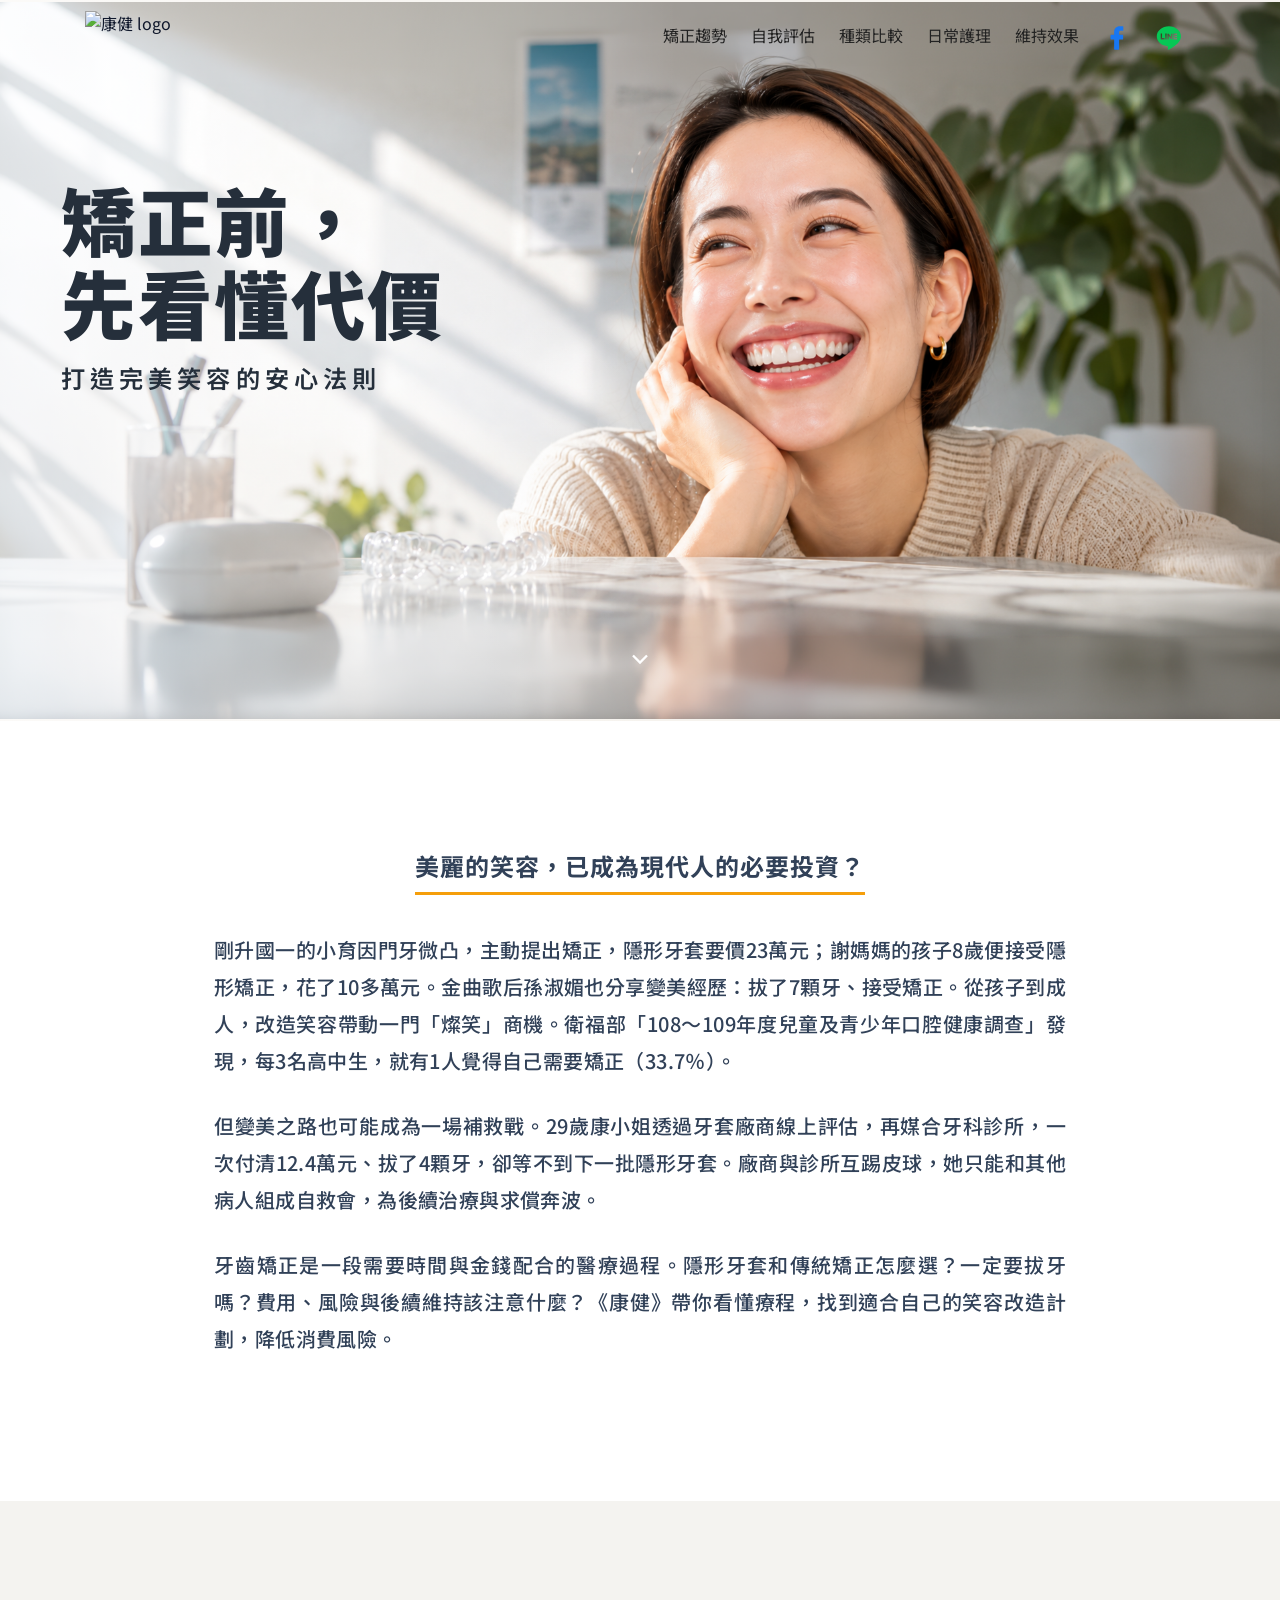
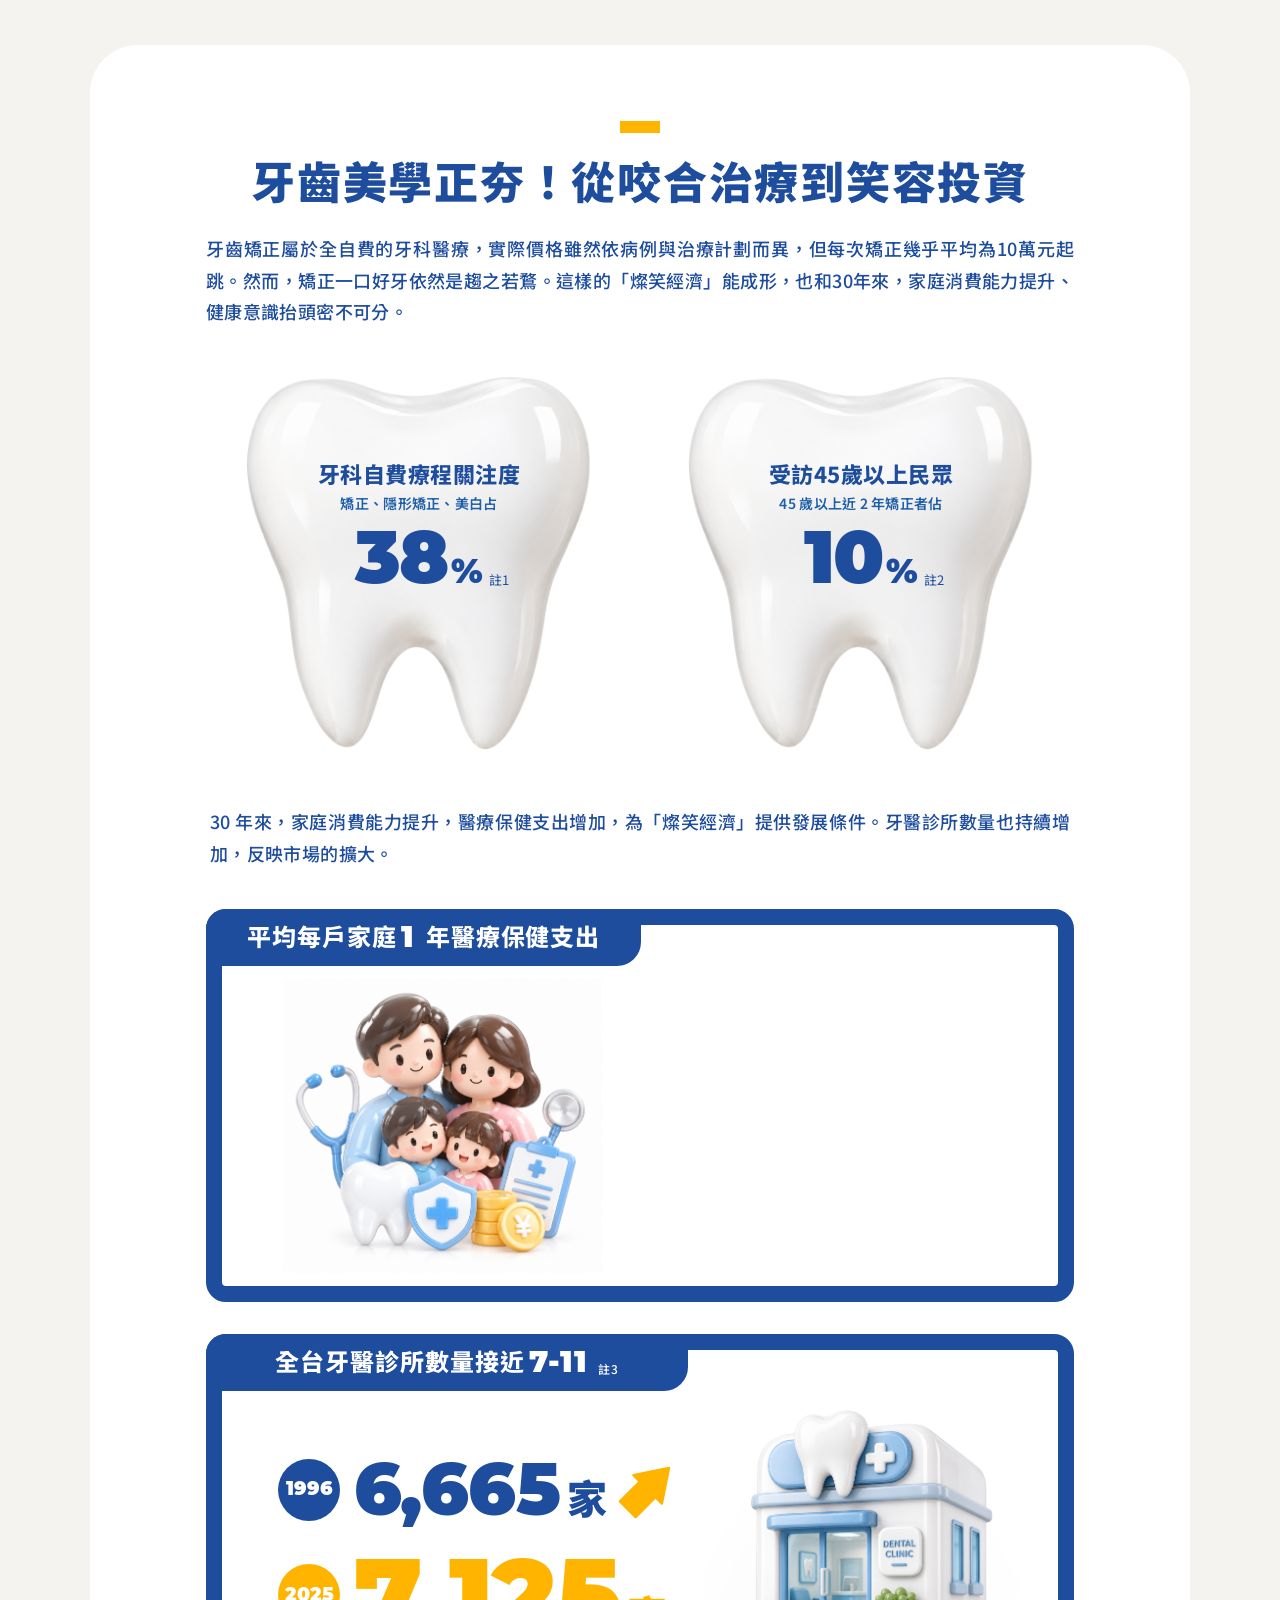
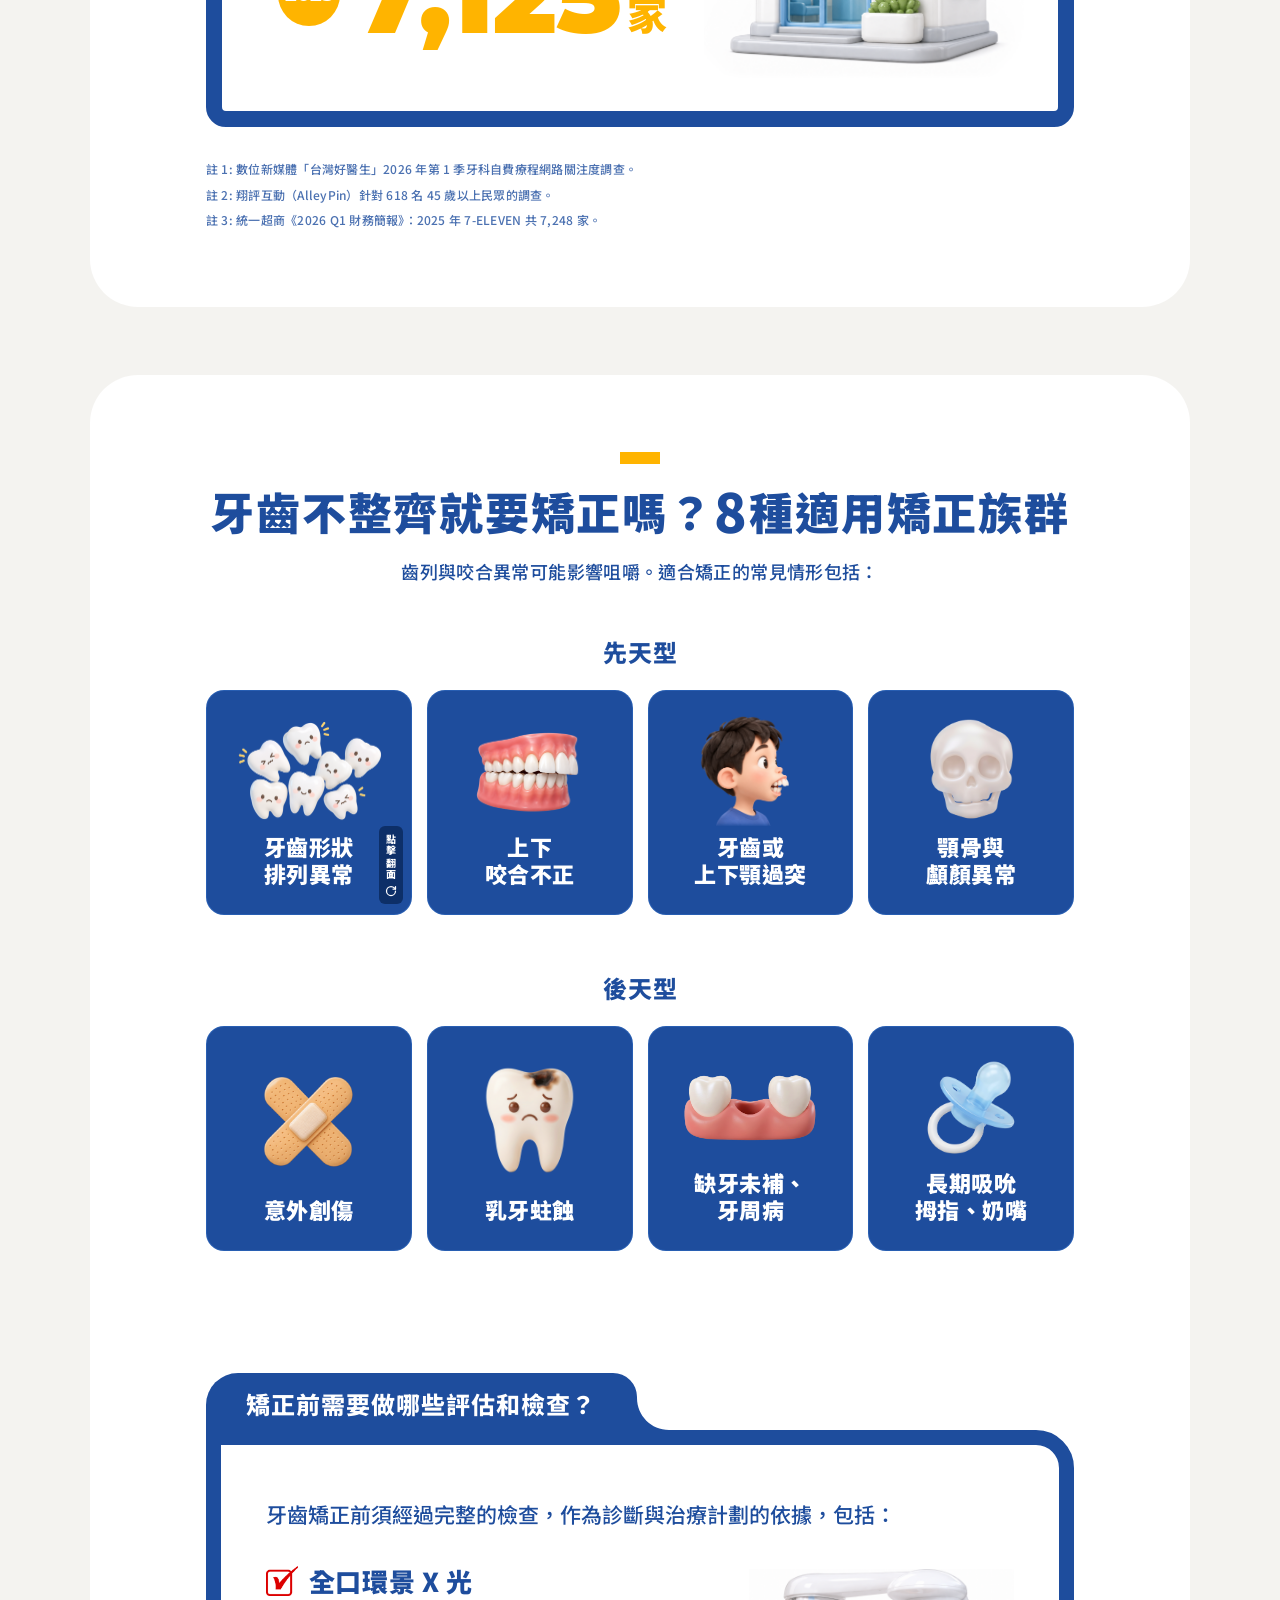
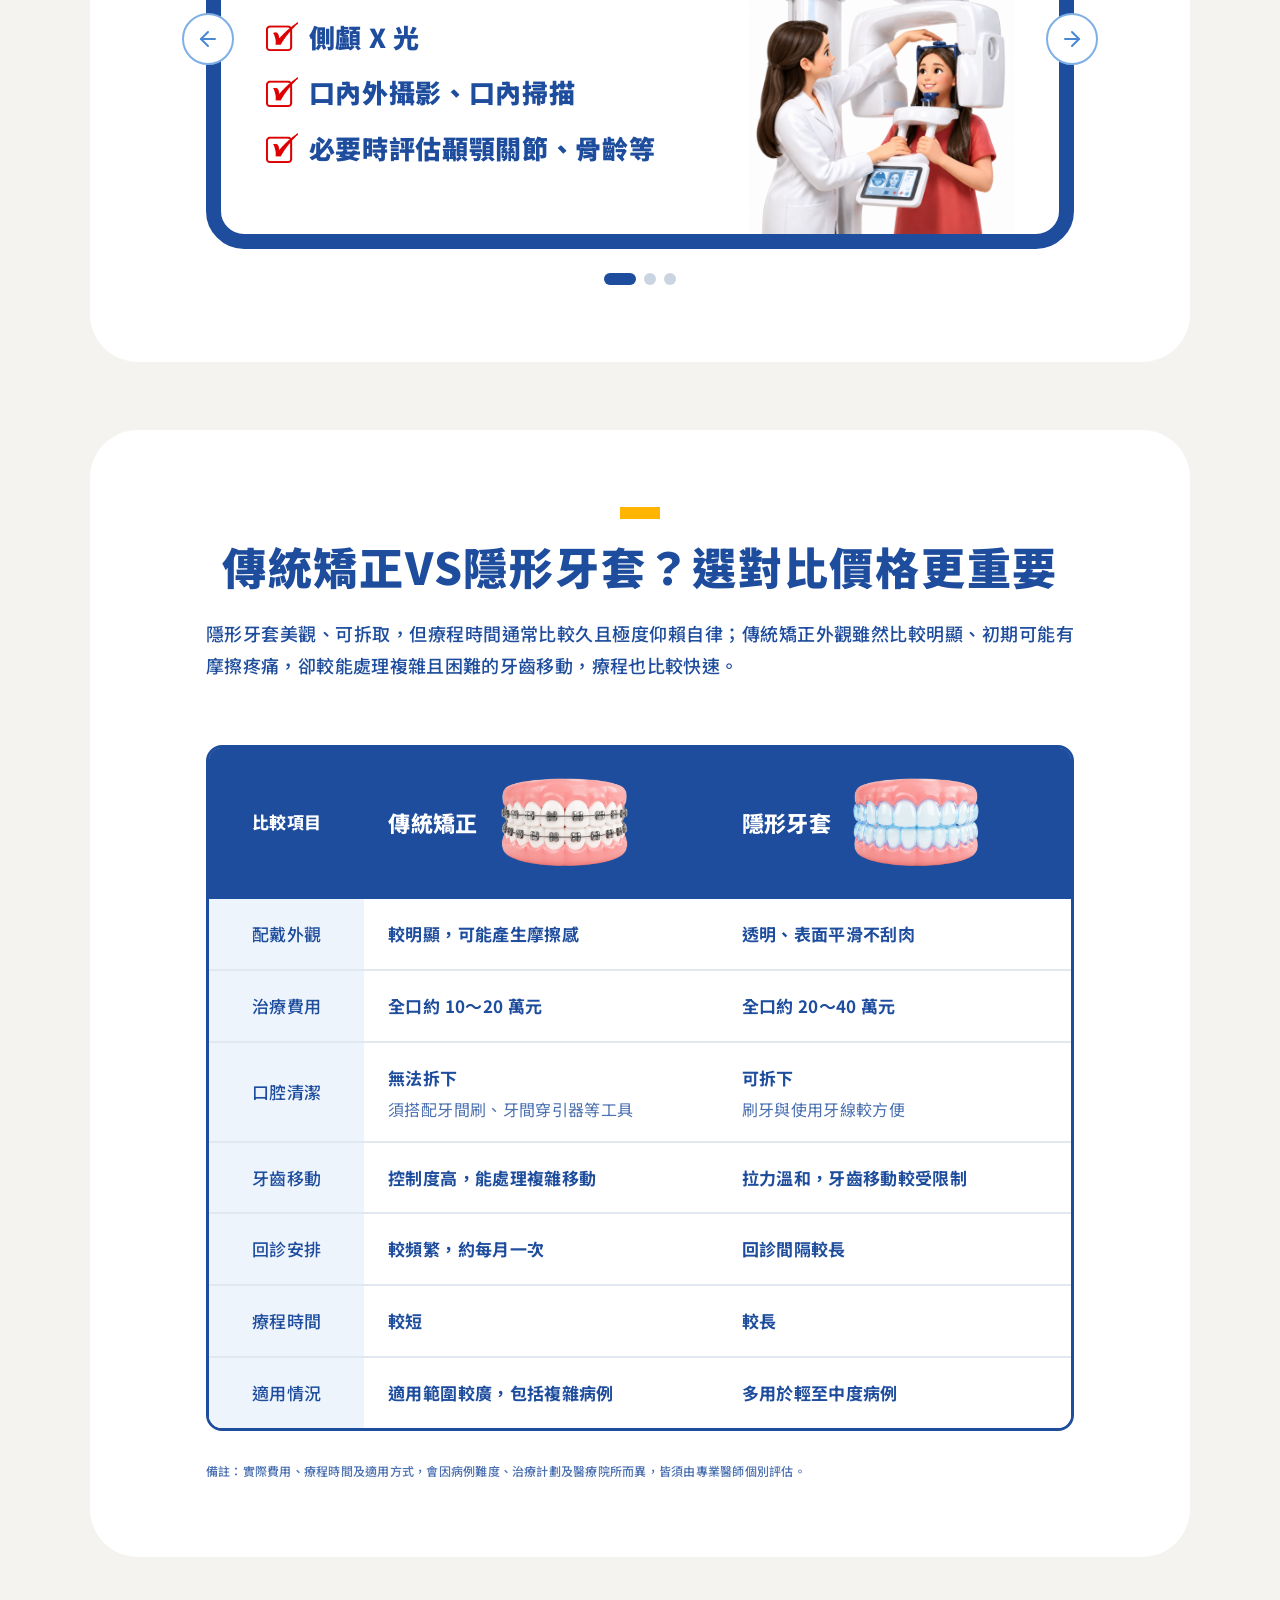
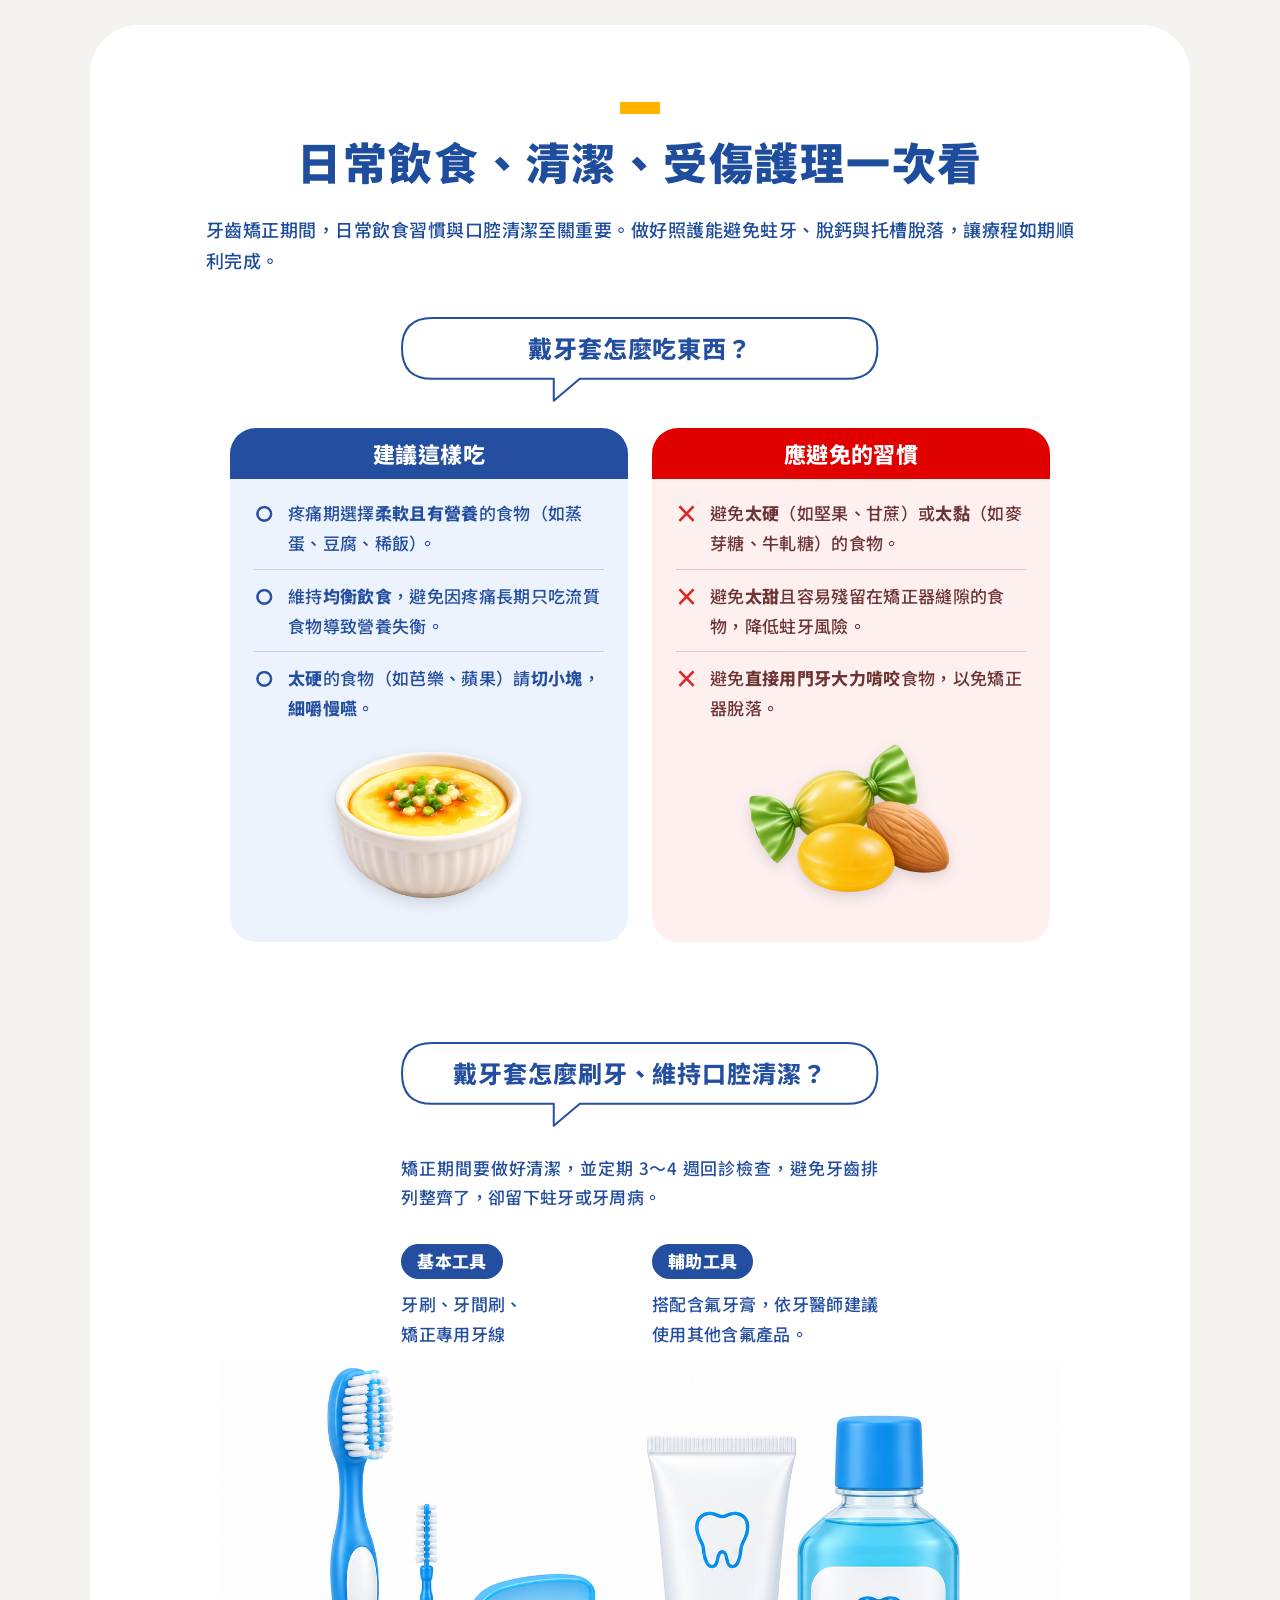
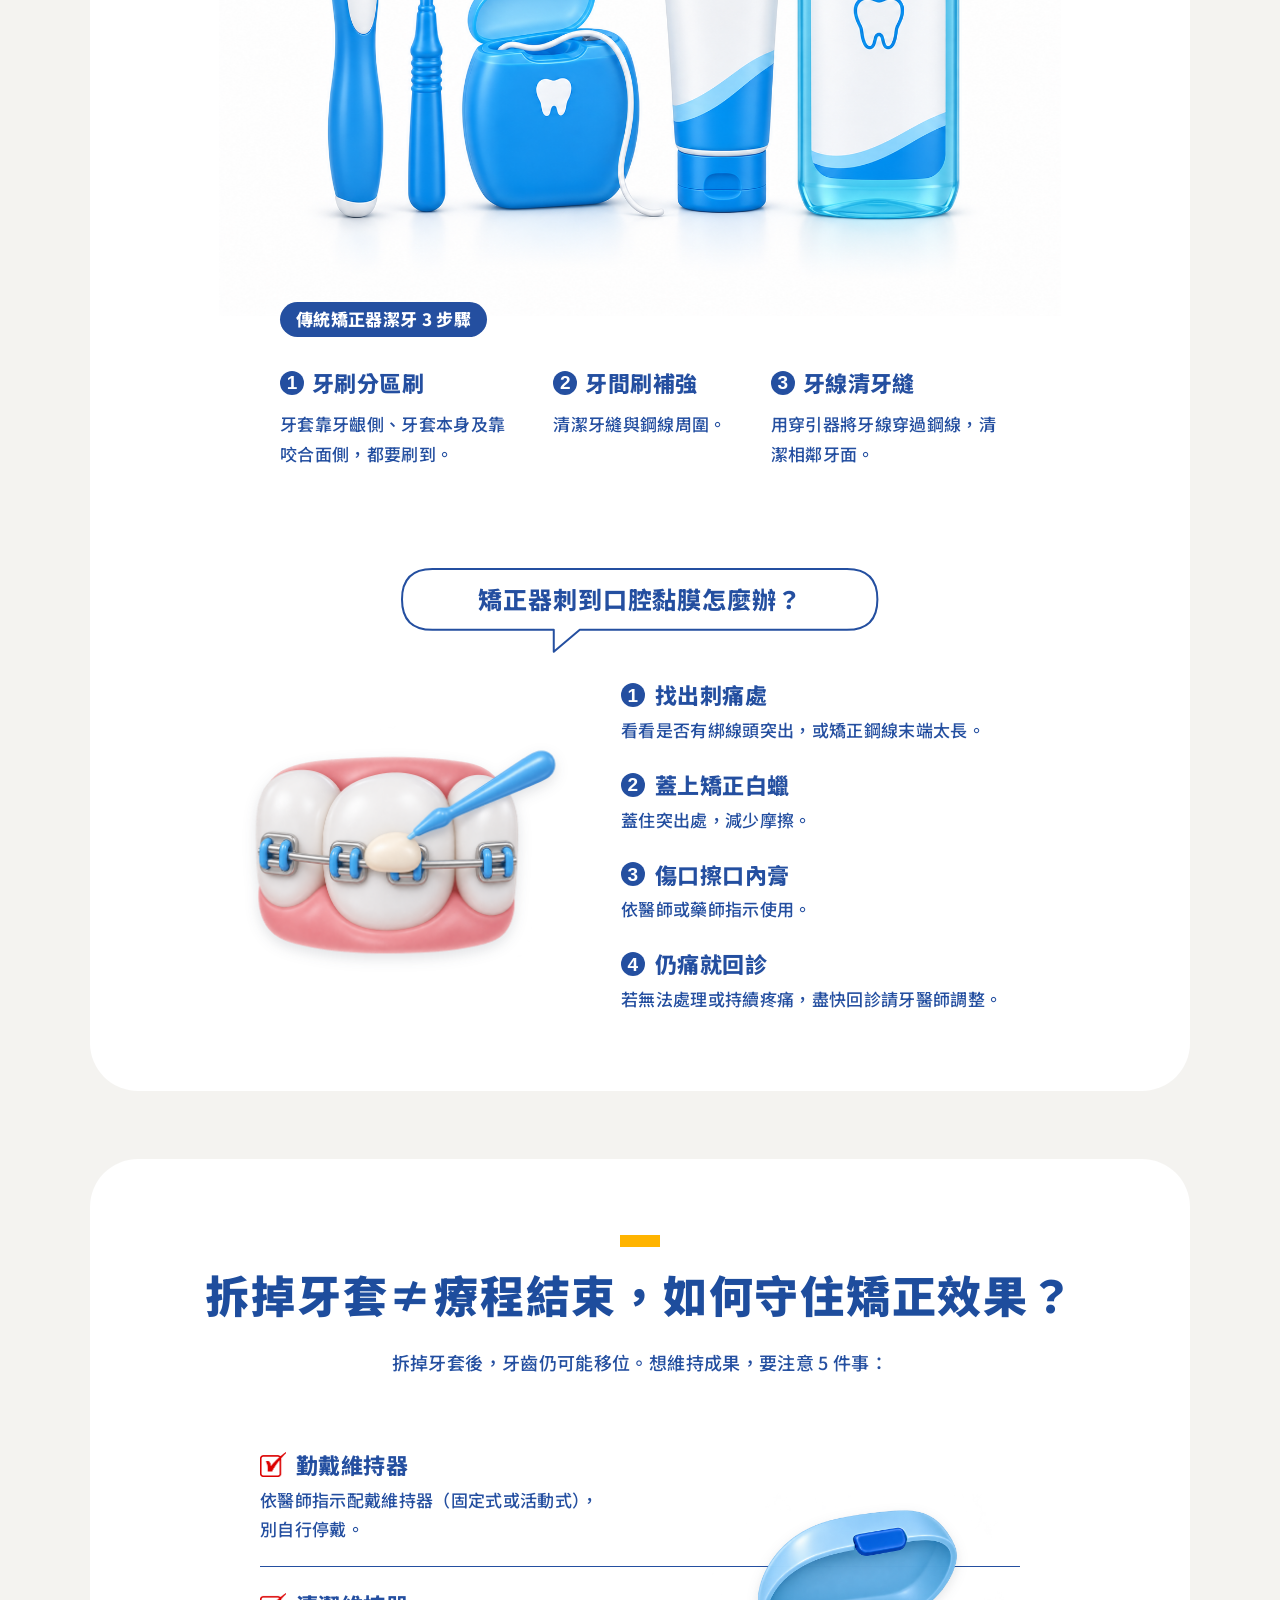
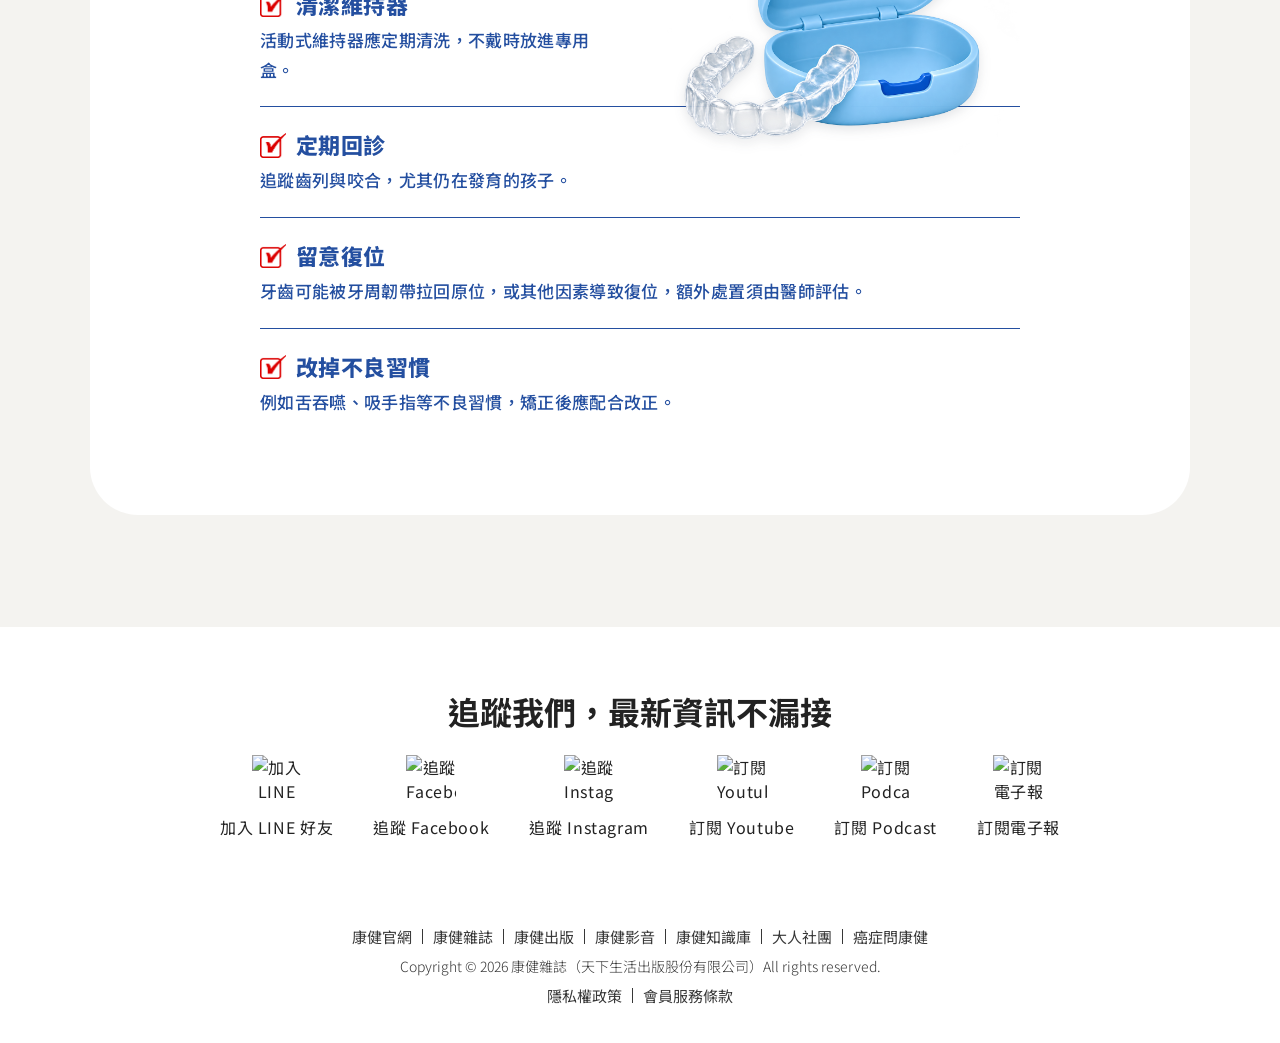
==== commit 5108160b: "Update A and B hero images and finalize local layout adjustments" ====
--- a/smile-rwd-A/index.html
+++ b/smile-rwd-A/index.html
@@ -169,7 +169,7 @@
       <main id="editorial-main-content">
         <section class="w-full">
           <div class="photo-hero photo-hero-a">
- <div class="photo-hero-media"><img src="./images/hero-photo.png" alt="陽光下綻放笑容的女性，桌上放著透明牙套" width="1671" height="941" fetchpriority="high" decoding="async"></div>
+ <div class="photo-hero-media"><img src="./images/hero-photo.png?v=227" alt="陽光下綻放笑容的女性，桌上放著透明牙套" width="1671" height="941" fetchpriority="high" decoding="async"></div>
  <div class="photo-hero-copy"><div class="photo-hero-copy-inner"><h1><span>矯正前，</span><span>先看懂代價</span></h1><p>打造完美笑容的安心法則</p></div></div>
  <button type="button" class="photo-hero-scroll" aria-label="捲動至內容"><svg viewBox="0 0 24 24" fill="none" stroke="currentColor" stroke-width="2" aria-hidden="true"><path d="m6 9 6 6 6-6"/></svg></button>
 </div>
